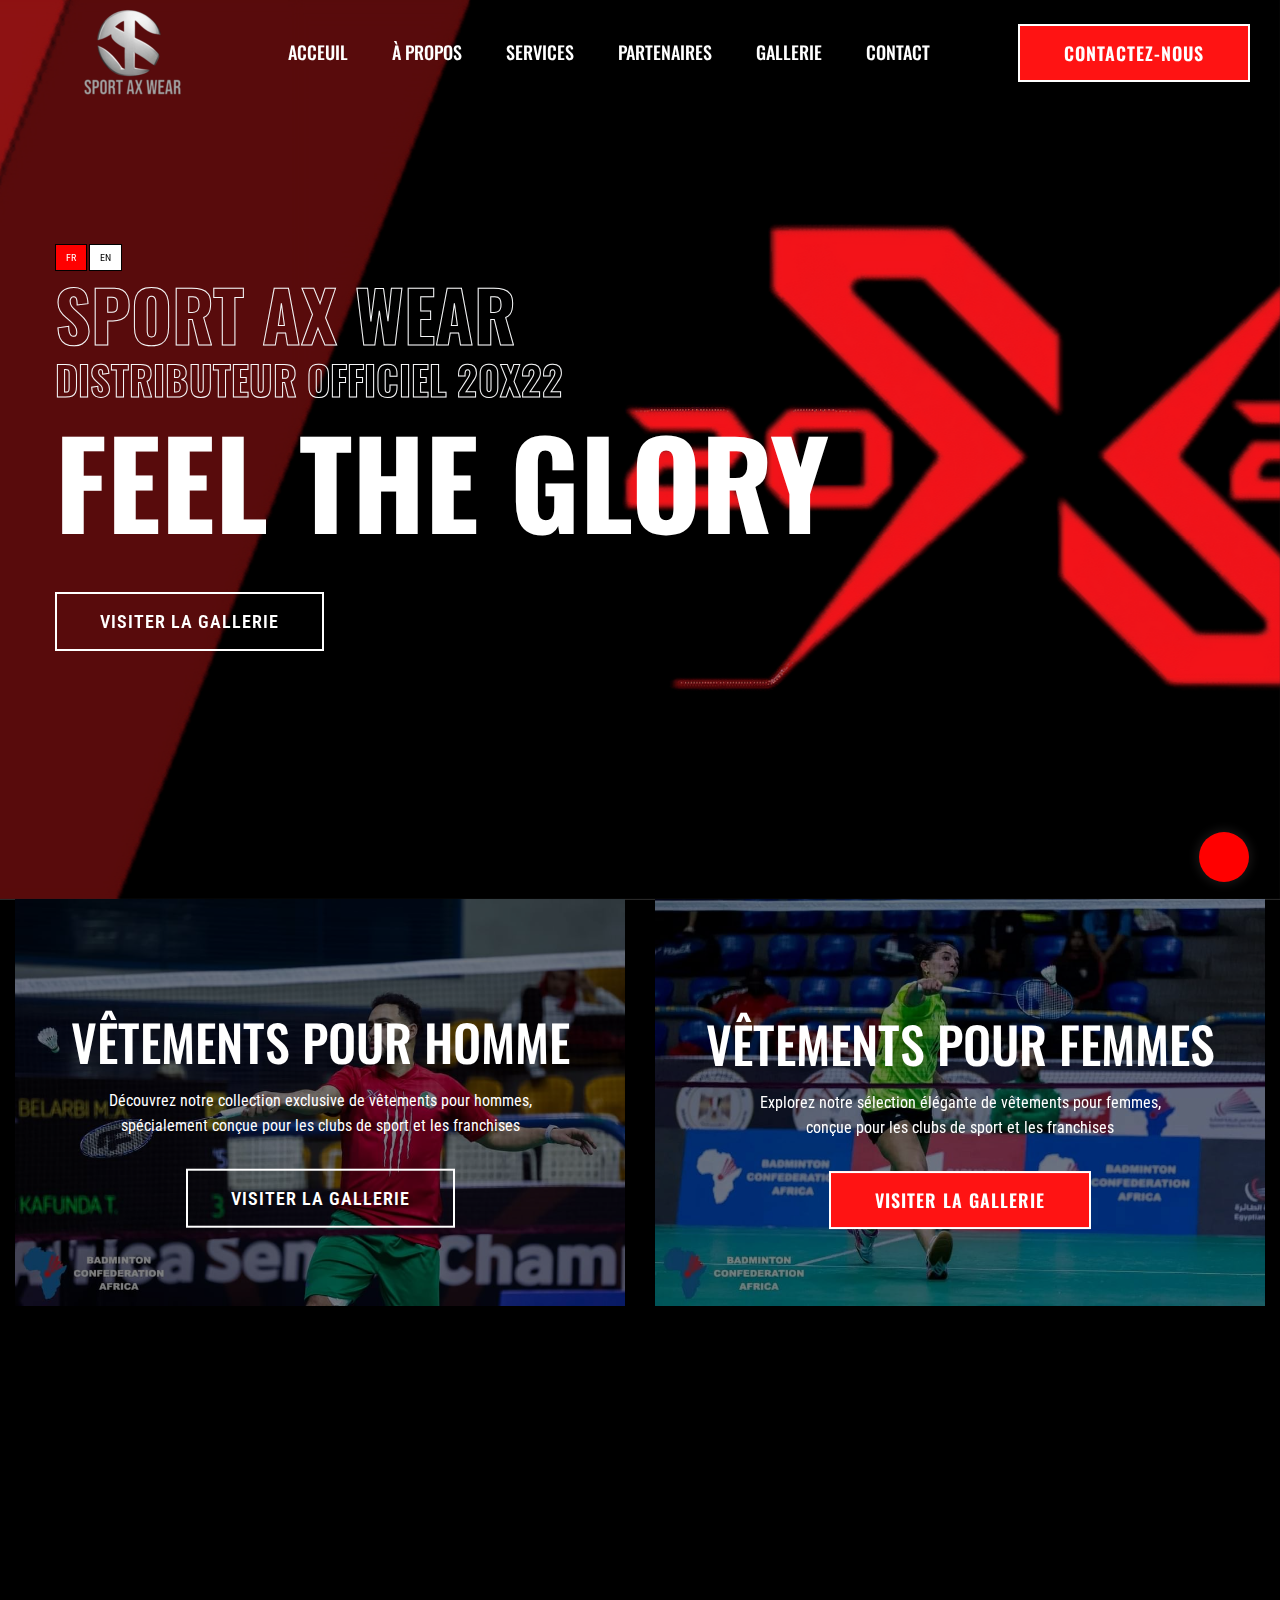
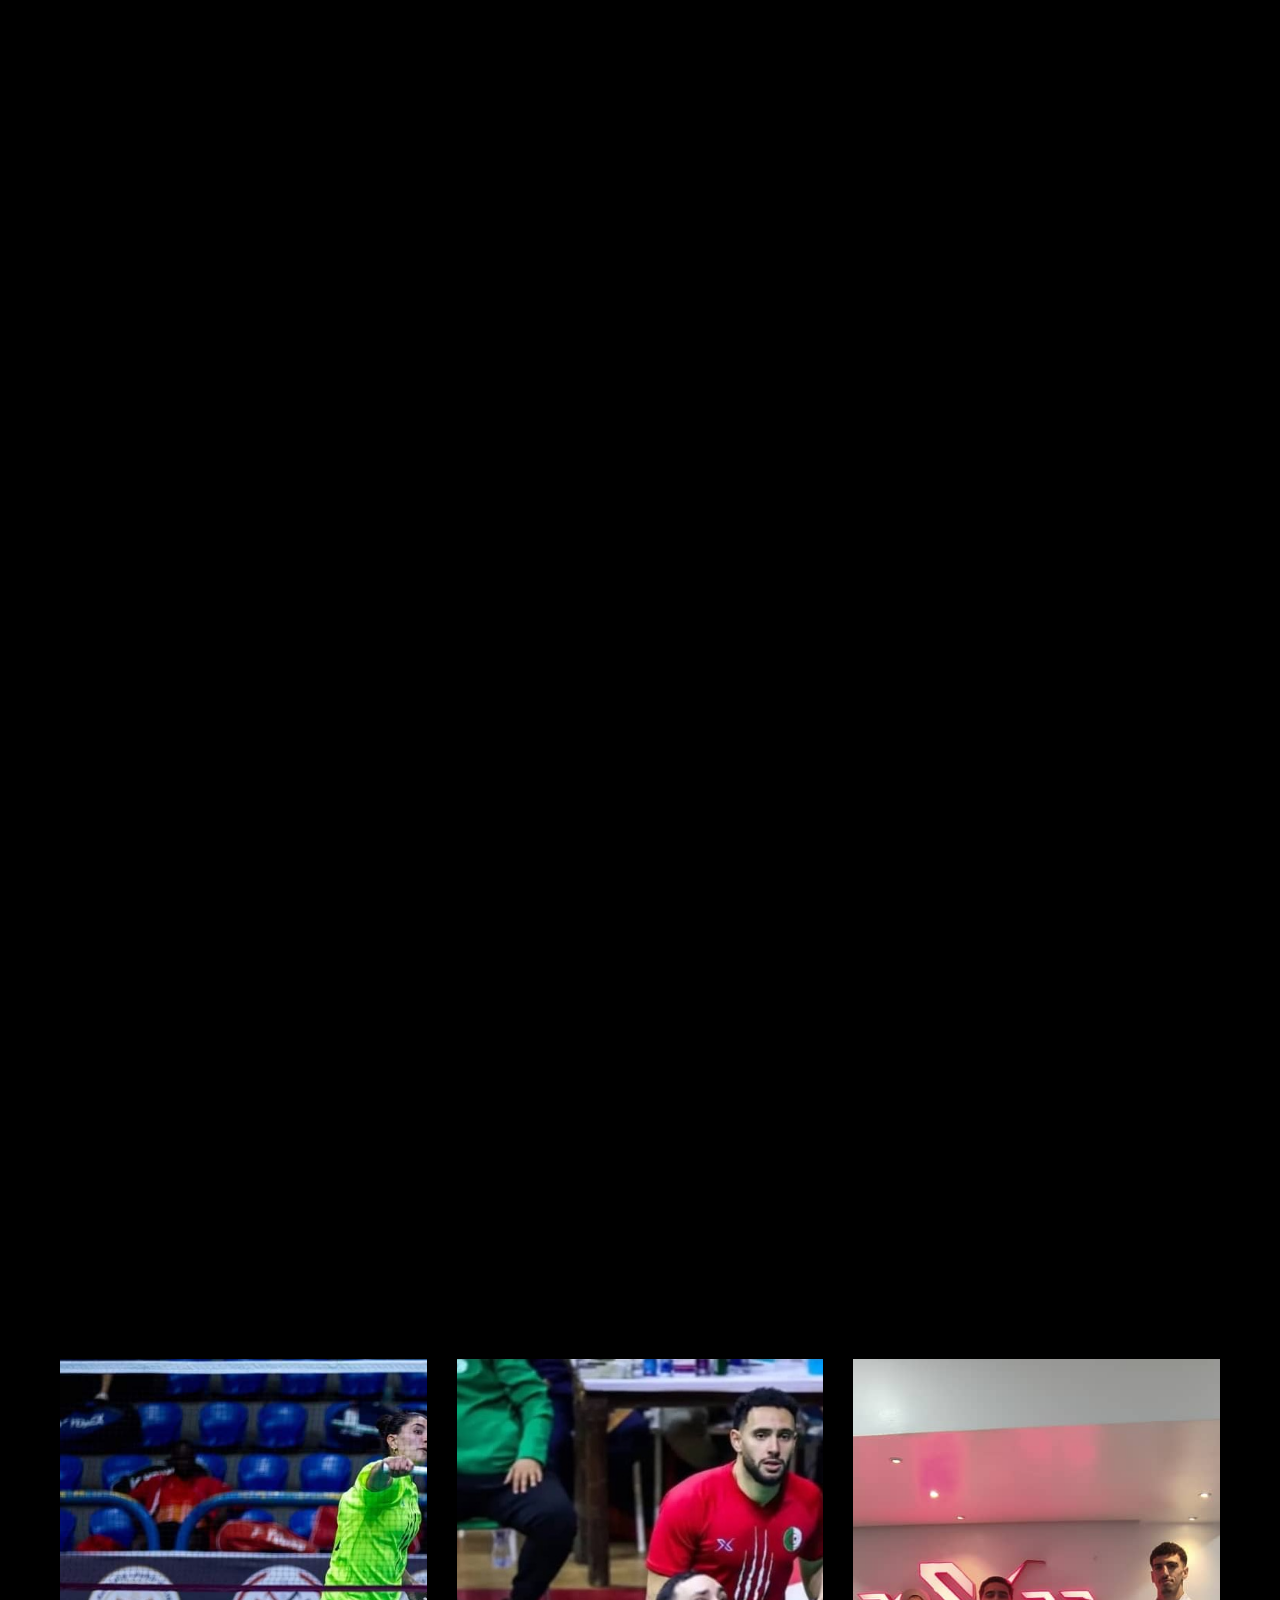
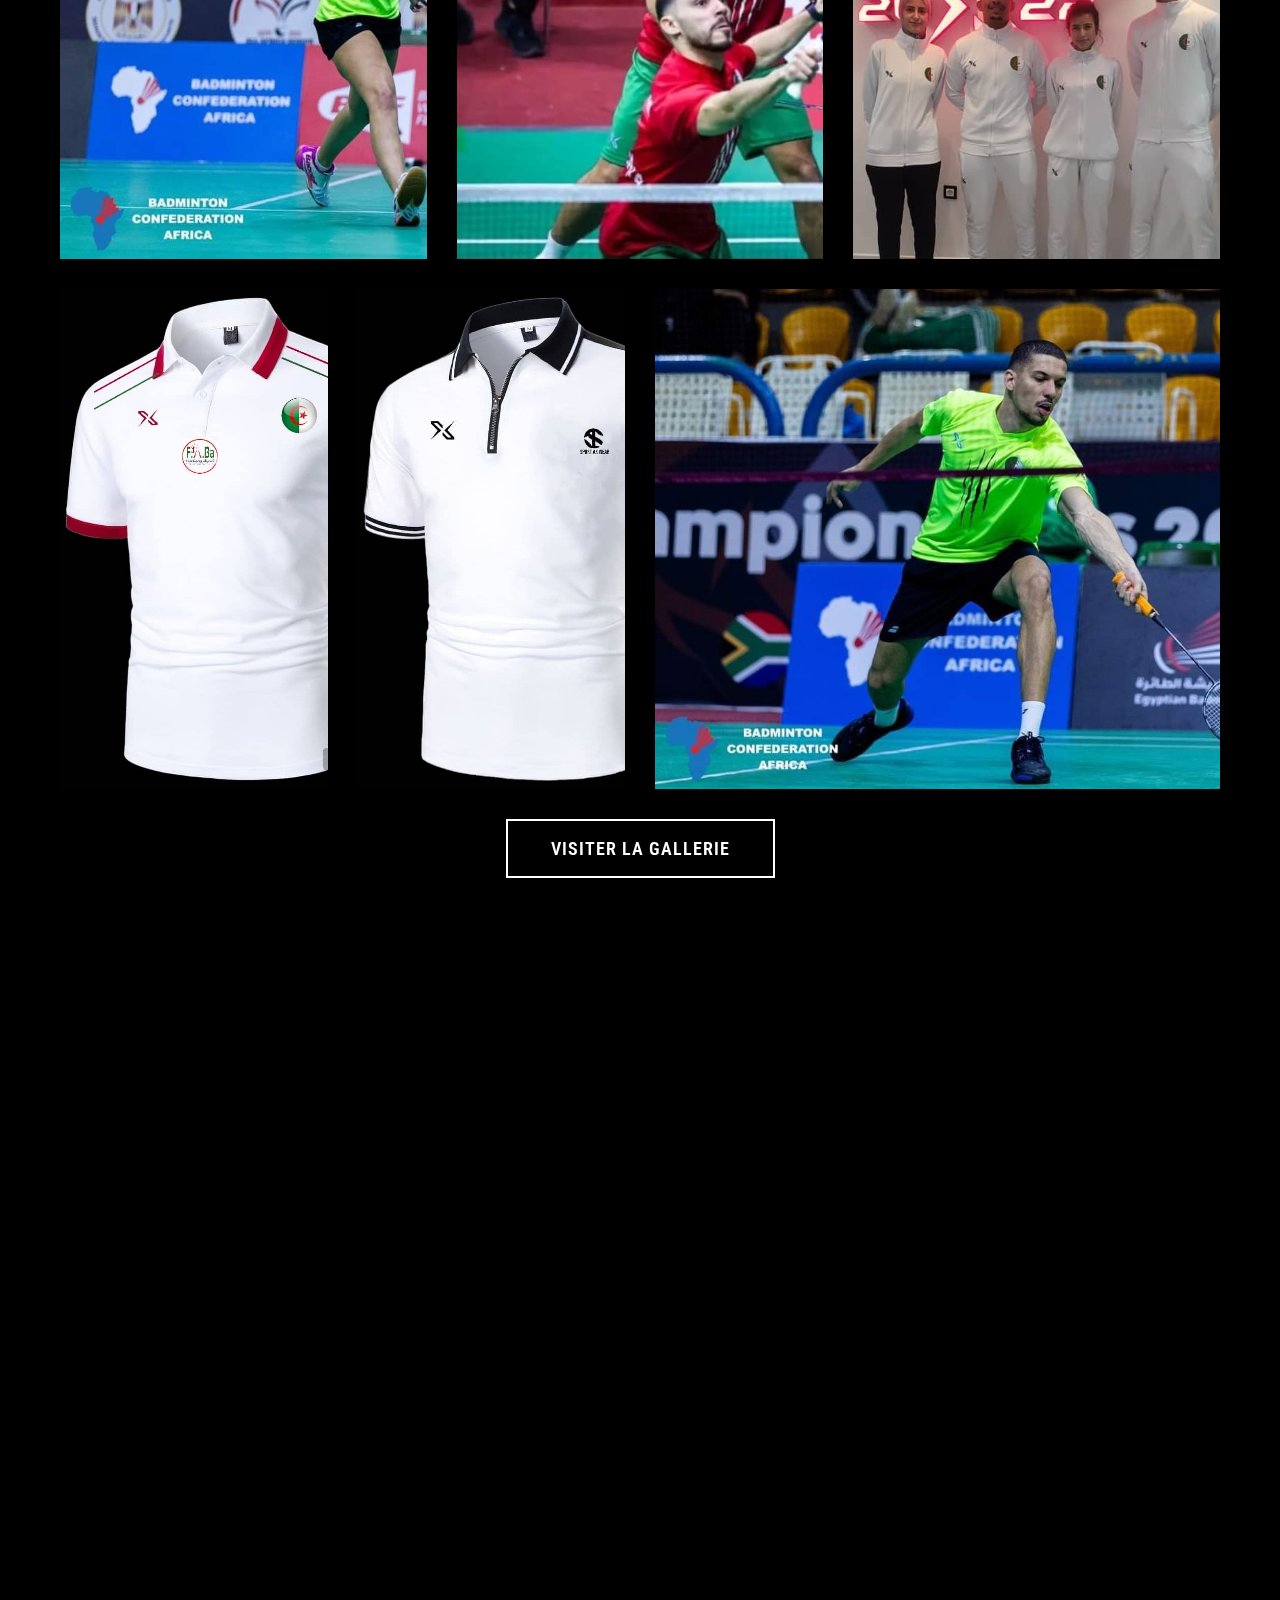
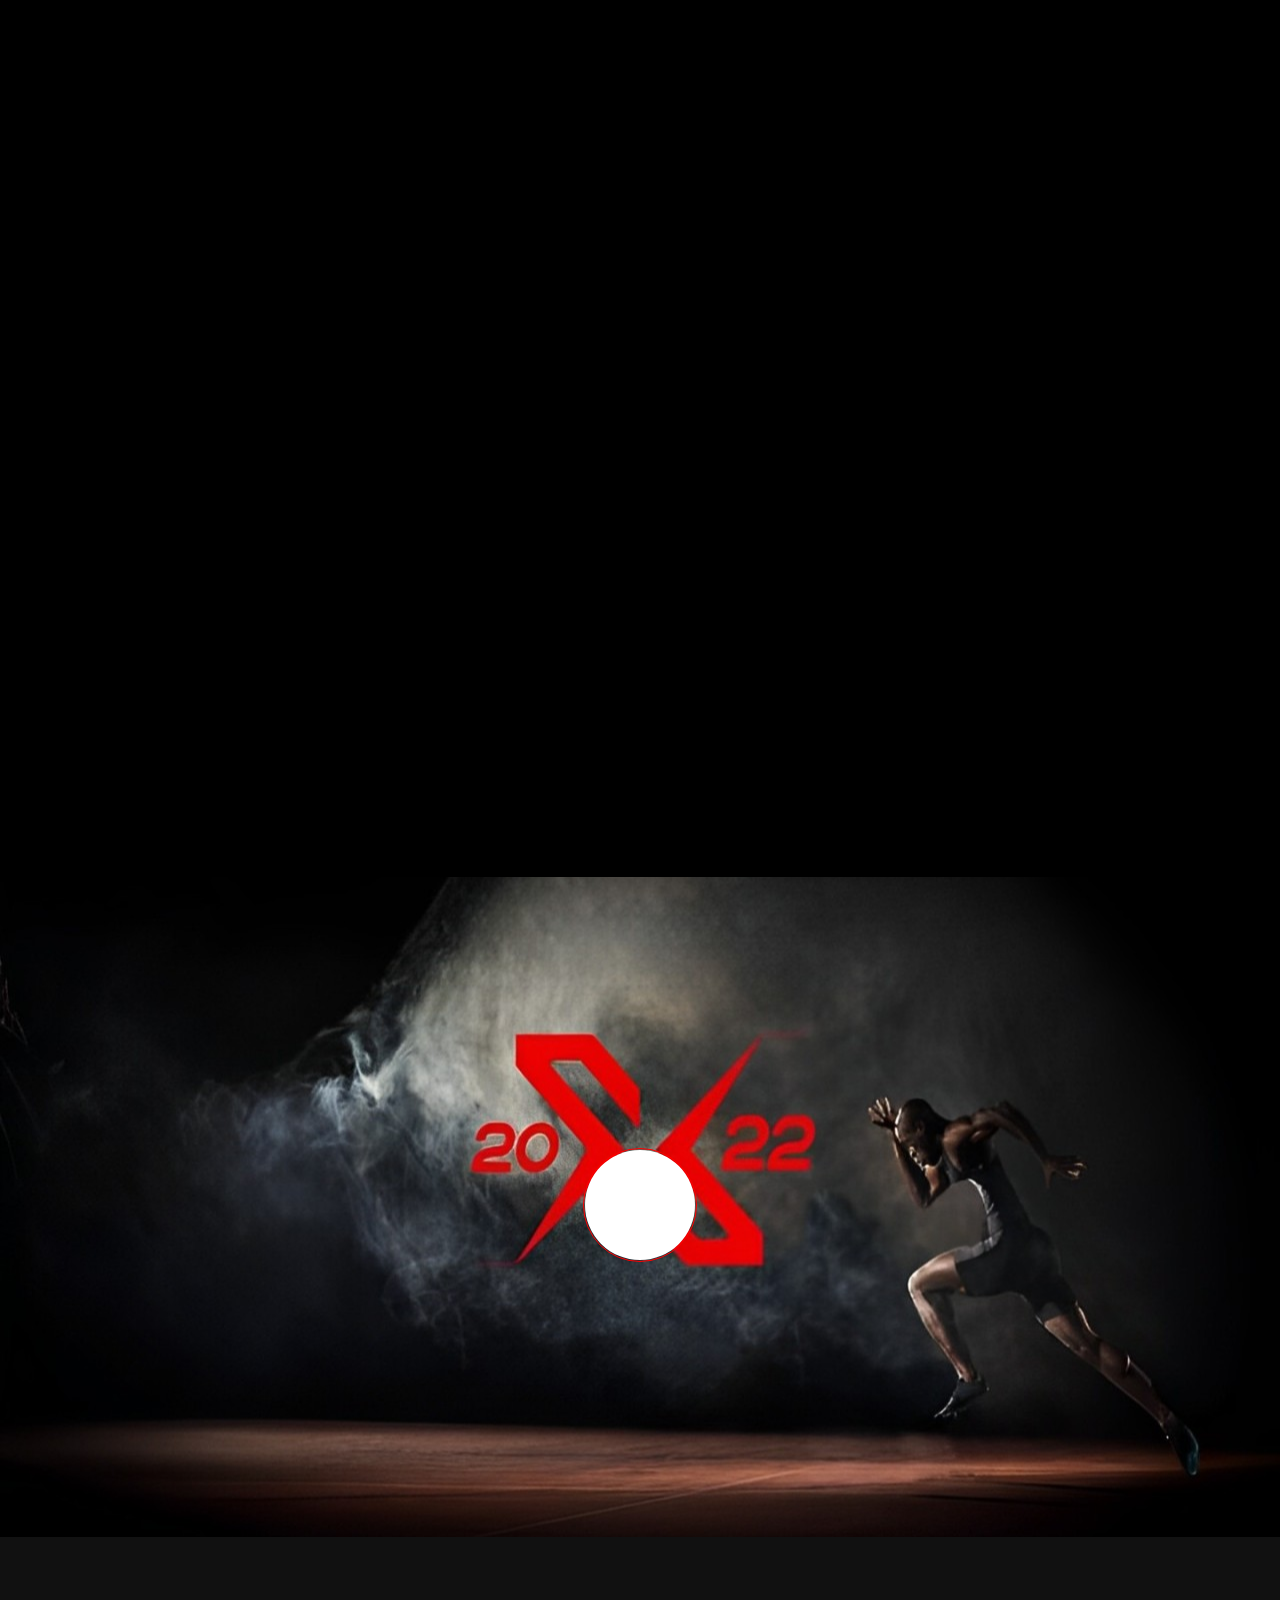
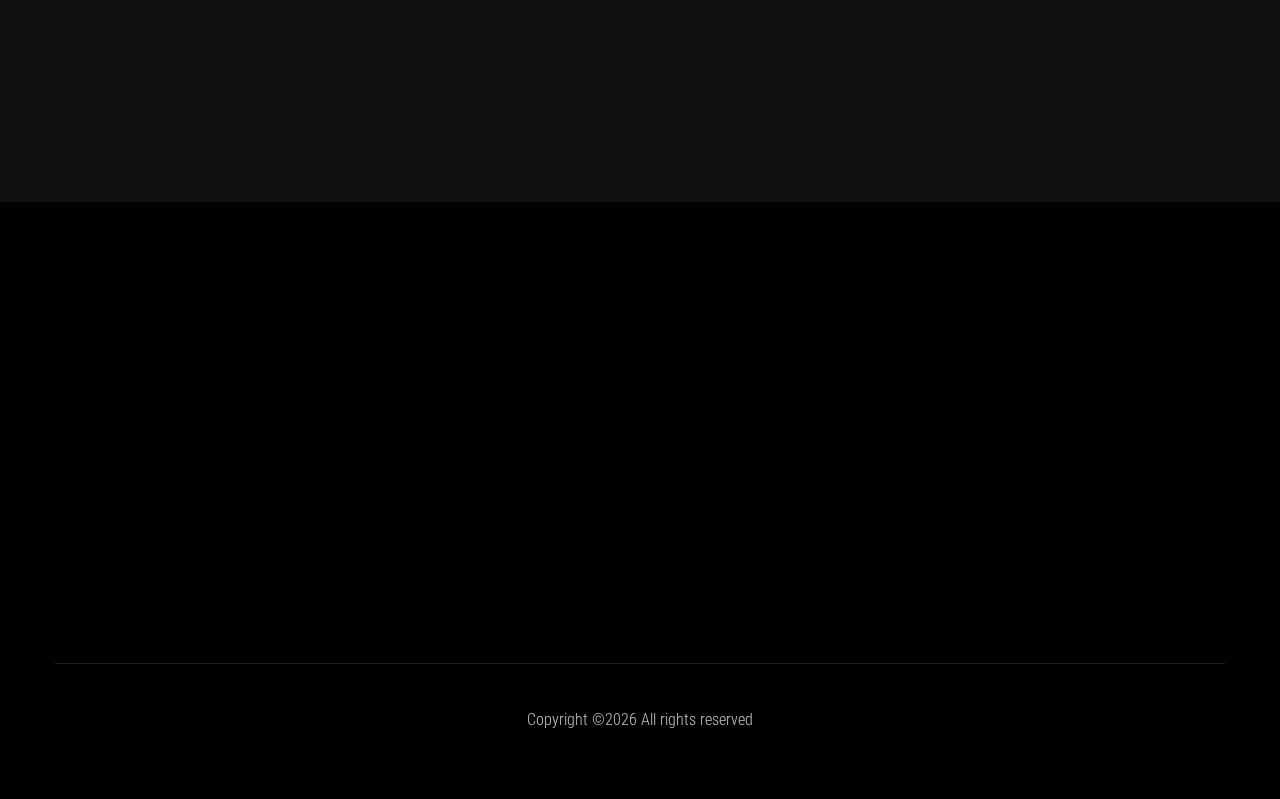
==== index.html @ 2140ad69 "[Started] language switch" ====
<!doctype html>
<html class="no-js" lang="zxx">
<head>
    <meta charset="utf-8">
    <meta http-equiv="x-ua-compatible" content="ie=edge">
    <title>Gym trainer | Template </title>
    <meta name="description" content="">
    <meta name="viewport" content="width=device-width, initial-scale=1">
    <link rel="manifest" href="site.webmanifest">
    <link rel="shortcut icon" type="image/x-icon" href="assets/img/favicon.ico">

    <!-- CSS here -->
    <link rel="stylesheet" href="assets/css/bootstrap.min.css">
    <link rel="stylesheet" href="assets/css/owl.carousel.min.css">
    <link rel="stylesheet" href="assets/css/slicknav.css">
    <link rel="stylesheet" href="assets/css/flaticon.css">
    <link rel="stylesheet" href="assets/css/gijgo.css">
    <link rel="stylesheet" href="assets/css/animate.min.css">
    <link rel="stylesheet" href="assets/css/animated-headline.css">
    <link rel="stylesheet" href="assets/css/magnific-popup.css">
    <link rel="stylesheet" href="https://cdnjs.cloudflare.com/ajax/libs/font-awesome/5.15.3/css/all.min.css" integrity="sha512-iBBXm8fW90+nuLcSKlbmrPcLa0OT92xO1BIsZ+ywDWZCvqsWgccV3gFoRBv0z+8dLJgyAHIhR35VZc2oM/gI1w==" crossorigin="anonymous" />
    <link rel="stylesheet" href="assets/css/themify-icons.css">
    <link rel="stylesheet" href="assets/css/slick.css">
    <link rel="stylesheet" href="assets/css/nice-select.css">
    <link rel="stylesheet" href="assets/css/style.css">
</head>
<body class="black-bg">
    <!-- ? Preloader Start -->
    <div id="preloader-active">
        <div class="preloader d-flex align-items-center justify-content-center">
            <div class="preloader-inner position-relative">
                <div class="preloader-circle"></div>
                <div class="preloader-img pere-text">
                    <img src="assets/img/logo/logo-transparent-sml.png" alt="">
                </div>
            </div>
        </div>
    </div>
    <!-- Preloader Start -->
    <header>
        <!-- Header Start -->
        <div class="header-area header-transparent">
            <div class="main-header header-sticky">
                <div class="container-fluid">
                    <div class="menu-wrapper d-flex align-items-center justify-content-between">
                        <!-- Logo -->
                        <div class="logo">
                            <a href="index.html"><img src="assets/img/logo/logo-transparent-sml.png" alt=""></a>
                        </div>
                        <!-- Main-menu -->
                        <div class="main-menu f-right d-none d-lg-block">
                            <nav>
                                <ul id="navigation">
                                    <li><a href="index.html">Acceuil</a></li>
                                    <li><a href="about.html">À propos</a></li>
                                    <li><a href="services.html">Services</a></li>
                                    <li><a href="partenaires.html">Partenaires</a></li>
                                    <li><a href="gallery.html">Gallerie</a></li>
                                    <!--<li><a href="blog.html">Blog</a>
                                        <ul class="submenu">
                                            <li><a href="blog.html">Blog</a></li>
                                            <li><a href="blog_details.html">Blog Details</a></li>
                                            <li><a href="elements.html">Elements</a></li>
                                        </ul>
                                    </li>-->
                                    <li><a href="contact.html">Contact</a></li>
                                </ul>
                            </nav>
                        </div>          
                        <!-- Header-btn -->
                        <div class="header-btns d-none d-lg-block f-right">
                           <a href="contact.html" class="btn">Contactez-nous</a>
                       </div>
                       <!-- Mobile Menu -->
                       <div class="col-12">
                        <div class="mobile_menu d-block d-lg-none"></div>
                    </div>
                </div>
            </div>
        </div>
    </div>
    <!-- Header End -->
</header>


<main id="frenchContent" class="language-content active">
    <!--? slider Area Start-->
    <div class="slider-area position-relative">
        <div class="slider-active">
            <!-- Single Slider -->
            <div class="single-slider slider-height d-flex align-items-center">
                <div class="container">
                    <div class="row">
                        <div class="col-xl-9 col-lg-9 col-md-10">
                            <div class="hero__caption">
                                <div>
                                    <button id="frButton" class="language-button selected" onclick="switchToLanguage('fr')">FR</button>
                                    <button id="enButton" class="language-button" onclick="switchToLanguage('en')">EN</button>
                                </div>
                                <span data-animation="fadeInLeft" data-delay="0.1s">Sport Ax Wear</span><br>
                                <h2 id="hero-subtitle-js" data-animation="fadeInLeft" data-delay="0.1s">Distributeur Officiel 20x22</h2>
                                <h1 data-animation="fadeInLeft" data-delay="0.4s">Feel The Glory</h1>
                                <a href="gallery.html" id="hero-button-js" class="border-btn hero-btn" data-animation="fadeInLeft" data-delay="0.8s">Visiter la gallerie</a>
                            </div>
                        </div>
                    </div>
                </div>          
            </div>
        </div>
    </div>
    <!-- slider Area End-->
    <!-- Traning categories Start -->
    <section class="traning-categories black-bg">
        <div class="container-fluid">
            <div class="row">
                <div class="col-xl-6 col-lg-6">
                    <div class="single-topic text-center mb-30">
                        <div class="topic-img">
                            <img src="assets/img/sportaxwear/homme.jpg" alt="">
                            <div class="topic-content-box">
                                <div class="topic-content">
                                    <h3>Vêtements pour homme</h3>
                                    <p>Découvrez notre collection exclusive de vêtements pour hommes, spécialement conçue pour les clubs de sport et les franchises <br></p>
                                    <a href="gallery.html" class="border-btn">Visiter la gallerie</a>
                                </div>
                            </div>
                        </div>
                    </div>
                </div>
                <div class="col-xl-6 col-lg-6">
                    <div class="single-topic text-center mb-30">
                        <div class="topic-img">
                            <img src="assets/img/sportaxwear/femme.jpg" alt="">
                            <div class="topic-content-box">
                                <div class="topic-content">
                                    <h3>Vêtements pour femmes</h3>
                                    <p>Explorez notre sélection élégante de vêtements pour femmes, conçue pour les clubs de sport et les franchises <br></p>
                                    <a href="gallery.html" class="btn">Visiter la gallerie</a>
                                </div>
                            </div>
                        </div>
                    </div>
                </div>
            </div>
        </div>
    </section>
    <!-- Traning categories End-->
    <!--? Team -->
    <section class="team-area fix">
        <div class="container">
            <div class="row">
                <div class="col-xl-12">
                    <div class="section-tittle text-center mb-55 wow fadeInUp" data-wow-duration="1s" data-wow-delay=".1s">
                        <h2 >Nos services</h2>
                    </div>
                </div>
            </div>
            <div class="row">
                <div class="col-lg-4 col-md-6">
                    <div class="single-cat text-center mb-30 wow fadeInUp" data-wow-duration="1s" data-wow-delay=".2s" >
                        <div class="cat-icon">
                            <img src="assets/img/sportaxwear/services/1.jpg" alt="">
                        </div>
                        <div class="cat-cap">
                            <h5><a href="services.html">Vêtements de Sport Sur Mesure pour Clubs et Franchises</a></h5>
                            <p>Personnalisez le style de votre équipe avec nos vêtements de sport sur mesure, adaptés à chaque club et franchise. Des maillots aux survêtements, nous avons tout ce qu'il vous faut. </p>
                        </div>
                    </div>
                </div>
                <div class="col-lg-4 col-md-6">
                    <div class="single-cat text-center mb-30 wow fadeInUp" data-wow-duration="1s" data-wow-delay=".4s">
                        <div class="cat-icon">
                            <img src="assets/img/sportaxwear/services/2.jpg" alt="">
                        </div>
                        <div class="cat-cap">
                            <h5><a href="services.html">Gamme Complète de Vêtements pour Hommes, Femmes et Enfants</a></h5>
                            <p>Découvrez notre collection de vêtements de sport. Que ce soit pour les hommes, les femmes ou les plus petits, nous proposons une gamme complète de vêtements et accessoires pour tous les âges et toutes les tailles. </p>
                        </div>
                    </div>
                </div>
                <div class="col-lg-4 col-md-6">
                    <div class="single-cat text-center mb-30 wow fadeInUp" data-wow-duration="1s" data-wow-delay=".6s">
                        <div class="cat-icon">
                            <img src="assets/img/sportaxwear/services/3.jpg" alt="">
                        </div>
                        <div class="cat-cap">
                            <h5><a href="services.html">Solutions Vestimentaires Personnalisées</a></h5>
                            <p>Démarquez-vous sur le terrain avec nos solutions vestimentaires personnalisées. Notre approche sur mesure garantit que chaque pièce est confectionnée selon vos spécifications exactes, alliant confort, style et performance. </p>
                        </div>
                    </div>
                </div>
            </div>
            <div class="row">
                <div class="col-lg-4 col-md-6">
                    <div class="single-cat text-center mb-30 wow fadeInUp" data-wow-duration="1s" data-wow-delay=".2s" >
                        <div class="cat-icon">
                            <img src="assets/img/sportaxwear/services/4.jpg" alt="">
                        </div>
                        <div class="cat-cap">
                            <h5><a href="services.html">Ligne de Produits Complète</a></h5>
                            <p>Explorez notre large gamme de vêtements de sport et d'accessoires, comprenant chaussures, pantalons de jogging, shorts, t-shirts et plus encore. </p>
                        </div>
                    </div>
                </div>
                <div class="col-lg-4 col-md-6">
                    <div class="single-cat text-center mb-30 wow fadeInUp" data-wow-duration="1s" data-wow-delay=".4s">
                        <div class="cat-icon">
                            <img src="assets/img/sportaxwear/services/5.jpg" alt="">
                        </div>
                        <div class="cat-cap">
                            <h5><a href="services.html">Expertise en Uniformes d'Équipe</a></h5>
                            <p>Faites confiance à notre expertise en uniformes d'équipe et équipez votre club ou franchise avec des vêtements de sport de qualité professionnelle. Nous proposons des options de personnalisation et de branding d'équipe. </p>
                        </div>
                    </div>
                </div>
                <div class="col-lg-4 col-md-6">
                    <div class="single-cat text-center mb-30 wow fadeInUp" data-wow-duration="1s" data-wow-delay=".6s">
                        <div class="cat-icon">
                            <img src="assets/img/sportaxwear/services/6.jpg" alt="">
                        </div>
                        <div class="cat-cap">
                            <h5><a href="services.html">Service Personnalisé et Support</a></h5>
                            <p>Bénéficiez d'un service exceptionnel de A à Z avec notre équipe dédiée. De la consultation initiale en design à la livraison finale, nous sommes là pour répondre à vos besoins. </p>
                        </div>
                    </div>
                </div>
            </div>
        </div>
    </section>
    <!-- Services End -->
    <!--? Gallery Area Start -->
    <div class="gallery-area section-padding30 ">
        <div class="container-fluid ">
            <div class="row">
                <div class="col-xl-12">
                    <div class="section-tittle text-center mb-55 wow fadeInUp" data-wow-duration="1s" data-wow-delay=".1s">
                        <h2 >Gallerie</h2>
                    </div>
                </div>
            </div>
            <div class="row">
                <div class="col-xl-4 col-lg-6 col-md-6 col-sm-6">
                    <div class="box snake mb-30">
                        <div class="gallery-img big-img" style="background-image: url(assets/img/sportaxwear/gallery/1.jpg);"></div>
                        <div class="overlay">
                            <div class="overlay-content">
                                <h3>Équipe Nationale de Badmindton </h3>
                                <a href="gallery.html"><i class="ti-plus"></i></a>
                            </div>
                        </div>
                    </div>
                </div>
                <div class="col-xl-4 col-lg-6 col-md-6 col-sm-6">
                    <div class="box snake mb-30">
                        <div class="gallery-img big-img" style="background-image: url(assets/img/sportaxwear/gallery/11.jpg);"></div>
                        <div class="overlay">
                            <div class="overlay-content">
                                <h3>Équipe Nationale de Badmindton </h3>
                                <a href="gallery.html"><i class="ti-plus"></i></a>
                            </div>
                        </div>
                    </div>
                </div>
                <div class="col-xl-4 col-lg-6 col-md-6 col-sm-6">
                    <div class="box snake mb-30">
                        <div class="gallery-img big-img" style="background-image: url(assets/img/sportaxwear/gallery/3.jpg);"></div>
                        <div class="overlay">
                            <div class="overlay-content">
                                <h3>Showroom Sport Ax Wear </h3>
                                <a href="gallery.html"><i class="ti-plus"></i></a>
                            </div>
                        </div>
                    </div>
                </div>
                <div class="col-xl-3 col-lg-6 col-md-6 col-sm-6">
                    <div class="box snake mb-30">
                        <div class="gallery-img big-img" style="background-image: url(assets/img/sportaxwear/gallery/c9.jpg);"></div>
                        <div class="overlay">
                            <div class="overlay-content">
                                <h3>Modèle T-shirt </h3>
                                <a href="gallery.html"><i class="ti-plus"></i></a>
                            </div>
                        </div>
                    </div>
                </div>
                <div class="col-xl-3 col-lg-6 col-md-6 col-sm-6">
                    <div class="box snake mb-30">
                        <div class="gallery-img big-img" style="background-image: url(assets/img/sportaxwear/gallery/c3.jpg);"></div>
                        <div class="overlay">
                            <div class="overlay-content">
                                <h3>Modèle T-shirt </h3>
                                <a href="gallery.html"><i class="ti-plus"></i></a>
                            </div>
                        </div>
                    </div>
                </div>
                <div class="col-xl-6 col-lg-6 col-md-6 col-sm-6">
                    <div class="box snake mb-30">
                        <div class="gallery-img big-img" style="background-image: url(assets/img/sportaxwear/gallery/4.jpg);"></div>
                        <div class="overlay">
                            <div class="overlay-content">
                                <h3>Équipe Nationale de Badminton, Algérie</h3>
                                <a href="gallery.html"><i class="ti-plus"></i></a>
                            </div>
                        </div>
                    </div>
                </div>
            </div>
        </div>

        <div class="text-center">
            <a href="gallery.html" class="border-btn hero-btn" data-animation="fadeInLeft" data-delay="0.8s">Visiter la gallerie</a>
        </div>
    </div>
    <!-- Gallery Area End -->
    <!-- Courses area start -->
    <!--<section class="pricing-area section-padding40 fix">
        <div class="container">
            <div class="row">
                <div class="col-xl-12">
                    <div class="section-tittle text-center mb-55 wow fadeInUp" data-wow-duration="2s" data-wow-delay=".1s">
                        <h2>Pricing</h2>
                    </div>
                </div>
            </div>
            <div class="row">
                <div class="col-lg-4 col-md-6 col-sm-6">
                    <div class="properties mb-30 wow fadeInUp" data-wow-duration="1s" data-wow-delay=".2s">
                        <div class="properties__card">
                            <div class="about-icon">
                                <img src="assets/img/icon/price.svg" alt="">
                            </div>
                            <div class="properties__caption">
                                <span class="month">6 month</span>
                                <p class="mb-25">$30/m  <span>(Single class)</span></p>
                                <div class="single-features">
                                    <div class="features-icon">
                                        <img src="assets/img/icon/check.svg" alt="">
                                    </div>
                                    <div class="features-caption">
                                        <p>Free riding </p>
                                    </div>
                                </div>
                                <div class="single-features">
                                    <div class="features-icon">
                                        <img src="assets/img/icon/check.svg" alt="">
                                    </div>
                                    <div class="features-caption">
                                        <p>Unlimited equipments</p>
                                    </div>
                                </div>
                                <div class="single-features">
                                    <div class="features-icon">
                                        <img src="assets/img/icon/check.svg" alt="">
                                    </div>
                                    <div class="features-caption">
                                        <p>Personal trainer</p>
                                    </div>
                                </div>
                                <div class="single-features">
                                    <div class="features-icon">
                                        <img src="assets/img/icon/check.svg" alt="">
                                    </div>
                                    <div class="features-caption">
                                        <p>Weight losing classes</p>
                                    </div>
                                </div>
                                <div class="single-features mb-20">
                                    <div class="features-icon">
                                        <img src="assets/img/icon/check.svg" alt="">
                                    </div>
                                    <div class="features-caption">
                                        <p>Month to mouth</p>
                                    </div>
                                </div>
                                <a href="#" class="border-btn border-btn2">Join Now</a>
                            </div>
                        </div>
                    </div>
                </div>
                <div class="col-lg-4 col-md-6 col-sm-6">
                    <div class="properties mb-30 wow fadeInUp" data-wow-duration="1s" data-wow-delay=".4s">
                        <div class="properties__card">
                            <div class="about-icon">
                                <img src="assets/img/icon/price.svg" alt="">
                            </div>
                            <div class="properties__caption">
                                <span class="month">6 month</span>
                                <p class="mb-25">$30/m  <span>(Single class)</span></p>
                                <div class="single-features">
                                    <div class="features-icon">
                                        <img src="assets/img/icon/check.svg" alt="">
                                    </div>
                                    <div class="features-caption">
                                        <p>Free riding </p>
                                    </div>
                                </div>
                                <div class="single-features">
                                    <div class="features-icon">
                                        <img src="assets/img/icon/check.svg" alt="">
                                    </div>
                                    <div class="features-caption">
                                        <p>Unlimited equipments</p>
                                    </div>
                                </div>
                                <div class="single-features">
                                    <div class="features-icon">
                                        <img src="assets/img/icon/check.svg" alt="">
                                    </div>
                                    <div class="features-caption">
                                        <p>Personal trainer</p>
                                    </div>
                                </div>
                                <div class="single-features">
                                    <div class="features-icon">
                                        <img src="assets/img/icon/check.svg" alt="">
                                    </div>
                                    <div class="features-caption">
                                        <p>Weight losing classes</p>
                                    </div>
                                </div>
                                <div class="single-features mb-20">
                                    <div class="features-icon">
                                        <img src="assets/img/icon/check.svg" alt="">
                                    </div>
                                    <div class="features-caption">
                                        <p>Month to mouth</p>
                                    </div>
                                </div>
                                <a href="#" class="border-btn border-btn2">Join Now</a>
                            </div>
                        </div>
                    </div>
                </div>
                <div class="col-lg-4 col-md-6 col-sm-6">
                    <div class="properties mb-30 wow fadeInUp" data-wow-duration="1s" data-wow-delay=".6s">
                        <div class="properties__card">
                            <div class="about-icon">
                                <img src="assets/img/icon/price.svg" alt="">
                            </div>
                            <div class="properties__caption">
                                <span class="month">6 month</span>
                                <p class="mb-25">$30/m  <span>(Single class)</span></p>
                                <div class="single-features">
                                    <div class="features-icon">
                                        <img src="assets/img/icon/check.svg" alt="">
                                    </div>
                                    <div class="features-caption">
                                        <p>Free riding </p>
                                    </div>
                                </div>
                                <div class="single-features">
                                    <div class="features-icon">
                                        <img src="assets/img/icon/check.svg" alt="">
                                    </div>
                                    <div class="features-caption">
                                        <p>Unlimited equipments</p>
                                    </div>
                                </div>
                                <div class="single-features">
                                    <div class="features-icon">
                                        <img src="assets/img/icon/check.svg" alt="">
                                    </div>
                                    <div class="features-caption">
                                        <p>Personal trainer</p>
                                    </div>
                                </div>
                                <div class="single-features">
                                    <div class="features-icon">
                                        <img src="assets/img/icon/check.svg" alt="">
                                    </div>
                                    <div class="features-caption">
                                        <p>Weight losing classes</p>
                                    </div>
                                </div>
                                <div class="single-features mb-20">
                                    <div class="features-icon">
                                        <img src="assets/img/icon/check.svg" alt="">
                                    </div>
                                    <div class="features-caption">
                                        <p>Month to mouth</p>
                                    </div>
                                </div>
                                <a href="#" class="border-btn border-btn2">Join Now</a>
                            </div>
                        </div>
                    </div>
                </div>
            </div>
        </div>
    </section>-->
    <!-- Courses area End -->
    <!--? About Area-2 Start -->
    <section class="about-area2 fix pb-padding pt-50 pb-80">
        <div class="support-wrapper align-items-center">
            <div class="right-content2">
                <!-- img -->
                <div class="right-img wow fadeInUp border border-red-700" data-wow-duration="1s" data-wow-delay=".1s">
                    <img src="assets/img/sportaxwear/logo.jpg" alt="">
                </div>
            </div>
            <div class="left-content2">
                <!-- section tittle -->
                <div class="section-tittle2 mb-20 wow fadeInUp" data-wow-duration="1s" data-wow-delay=".3s">
                    <div class="front-text">
                        <h2 class="">À Propos</h2>
                        <p>Sport Ax Wear est fier de servir en tant que distributeur officiel de la marque renommée 20x22. 
                            Avec un engagement envers la qualité et le style, nous vous proposons une sélection soigneusement 
                            choisie de vêtements de sport qui allie innovation et performance.</p>
                        <p class="mb-40">De la tenue de sport haute 
                            performance aux pièces décontractées élégantes, notre collection incarne l'esprit de l'athlétisme 
                            et de la mode, garantissant que vous puissiez performer au mieux, que ce soit sur le terrain ou en dehors.</p>
                        <a href="contact.html" class="border-btn">Contactez-nous</a>
                    </div>
                </div>
            </div>
        </div>
    </section>
    <!-- About Area End -->
    <!--? Blog Area Start -->
    <section class="home-blog-area pt-10 pb-50">
        <div class="container">
            <!-- Section Tittle -->
            <div class="row justify-content-center">
                <div class="col-lg-7 col-md-9 col-sm-10">
                    <div class="section-tittle text-center mb-100 wow fadeInUp" data-wow-duration="2s" data-wow-delay=".2s">
                        <h2>Partenaires</h2>
                    </div>
                </div>
            </div>
            <div class="row">
                <div class="col-xl-6 col-lg-6 col-md-6">
                    <div class="home-blog-single mb-30 wow fadeInUp" data-wow-duration="1s" data-wow-delay=".4s">
                        <div class="blog-img-cap">
                            <div class="blog-img">
                                <img src="assets/img/sportaxwear/partenaires/partenaire-1.jpg" alt="">
                            </div>
                            <div class="blog-cap">
                                <span>Badminton</span>
                                <h3><a href="partenaires.html">Équipe Nationale de Badminton, Algérie</a></h3>
                            </div>
                        </div>
                    </div>
                </div>
                <div class="col-xl-6 col-lg-6 col-md-6">
                    <div class="home-blog-single mb-30 wow fadeInUp" data-wow-duration="2s" data-wow-delay=".6s">
                        <div class="blog-img-cap">
                            <div class="blog-img">
                                <img src="assets/img/sportaxwear/partenaires/partenaire-2.jpg" alt="">
                            </div>
                            <div class="blog-cap">
                                <span>Handball</span>
                                <h3><a href="partenaires.html">CSACSB Bir Mourad Raïs</a></h3>
                            </div>
                        </div>
                    </div>
                </div>
            </div>
        </div>
    </section>
    <!-- Blog Area End -->
    <!--? video_start -->
    <div class="video-area section-bg2 d-flex align-items-center"  data-background="assets/img/hero/ax.jpg">
        <div class="container">
            <div class="video-wrap position-relative">
                <div class="video-icon" >
                    <!-- popup-video -->
                    <a class="btn-icon" href="" target="_blank"><i class="fas fa-play"></i></a>
                </div>
            </div>
        </div>
    </div>
    <!-- video_end -->
    <!-- ? services-area -->
    <section class="services-area">
        <div class="container">
            <div class="row justify-content-between">
                <div class="col-xl-4 col-lg-4 col-md-6 col-sm-8">
                    <div class="single-services mb-40 wow fadeInUp" data-wow-duration="1s" data-wow-delay=".1s">
                        <div class="features-icon">
                            <img src="assets/img/icon/icon1.png" alt="">
                        </div>
                        <div class="features-caption">
                            <h3>Addresse</h3>
                            <p>14 Rue de Pékin<br>El Mouradia 16000, ALGER </p>
                        </div>
                    </div>
                </div>
                <div class="col-xl-3 col-lg-4 col-md-6 col-sm-8">
                    <div class="single-services mb-40 wow fadeInUp" data-wow-duration="1s" data-wow-delay=".2s">
                        <div class="features-icon">
                            <img src="assets/img/icon/phone.png" alt="">
                        </div>
                        <div class="features-caption">
                            <h3>Téléphone</h3>
                            <p>06 97 697 588</p>
                            <p></p>
                        </div>
                    </div>
                </div>
                <div class="col-xl-3 col-lg-4 col-md-6 col-sm-8">
                    <div class="single-services mb-40 wow fadeInUp" data-wow-duration="2s" data-wow-delay=".4s">
                        <div class="features-icon">
                            <img src="assets/img/icon/email.png" alt="">
                        </div>
                        <div class="features-caption">
                            <h3>Email</h3>
                            <p>sportaxwear@gmail.com</p>
                            <p></p>
                        </div>
                    </div>
                </div>
            </div>
        </div>
    </section>
</main>

<footer>
    <!--? Footer Start-->
    <div class="footer-area black-bg">
        <div class="container">
            <div class="footer-top footer-padding">
                <!-- Footer Menu -->
                <div class="row">
                    <div class="col-xl-12">
                        <div class="single-footer-caption mb-50 text-center">
                            <!-- logo -->
                            <div class="footer-logo wow fadeInUp" data-wow-duration="1s" data-wow-delay=".2s">
                                <a href="index.html"><img src="assets/img/logo/logo-transparent-sml.png" alt=""></a>
                            </div>
                            <!-- Menu -->
                            <!-- Header Start -->
                            <div class="header-area main-header2 wow fadeInUp" data-wow-duration="2s" data-wow-delay=".4s">
                                <div class="main-header main-header2">
                                    <div class="menu-wrapper menu-wrapper2">
                                        <!-- Main-menu -->
                                        <div class="main-menu main-menu2 text-center">
                                            <nav>
                                                <ul>
                                                    <li><a href="index.html">Accueil</a></li>
                                                    <li><a href="about.html">À propos</a></li>
                                                    <li><a href="courses.html">Services</a></li>
                                                    <li><a href="partenaires.html">Partenaires</a></li>
                                                    <li><a href="gallery.html">Gallerie</a></li>
                                                    <li><a href="contact.html">Contact</a></li>
                                                </ul>
                                            </nav>
                                        </div>   
                                    </div>
                                </div>
                            </div>
                            <!-- Header End -->
                            <!-- social -->
                            <div class="footer-social mt-30 wow fadeInUp" data-wow-duration="3s" data-wow-delay=".8s">
                                <a href="https://www.instagram.com/sportaxwear?igsh=MWthenp1YXBtd2k3OA==" target="_blank"><i class="fab fa-instagram"></i></a>
                                <a href="https://www.facebook.com/share/tR5FFmonGJMhzDNa/?mibextid=qi2Omg" target="_blank"><i class="fab fa-facebook-f"></i></a>
                                <a href="https://www.tiktok.com/@sportaxwear3?_t=8jXDgI7otZF&_r=1" target="_blank"><i class="fab fa-tiktok"></i></a>
                            </div>
                        </div>
                    </div>
                </div>
            </div>
            <!-- Footer Bottom -->
            <div class="footer-bottom">
                <div class="row d-flex align-items-center">
                    <div class="col-lg-12">
                        <div class="footer-copy-right text-center">
                            <p><!-- Link back to Colorlib can't be removed. Template is licensed under CC BY 3.0. -->
                              Copyright &copy;<script>document.write(new Date().getFullYear());</script> All rights reserved
                              <!-- Link back to Colorlib can't be removed. Template is licensed under CC BY 3.0. --></p>
                          </div>
                      </div>
                  </div>
              </div>
          </div>
      </div>
      <!-- Footer End-->
  </footer>
  <!-- Scroll Up -->
  <div id="back-top" >
    <a title="Go to Top" href="#"> <i class="fas fa-level-up-alt"></i></a>
</div>

<!-- JS here -->

<script src="./assets/js/vendor/modernizr-3.5.0.min.js"></script>
<!-- Jquery, Popper, Bootstrap -->
<script src="./assets/js/vendor/jquery-1.12.4.min.js"></script>
<script src="./assets/js/popper.min.js"></script>
<script src="./assets/js/bootstrap.min.js"></script>
<!-- Jquery Mobile Menu -->
<script src="./assets/js/jquery.slicknav.min.js"></script>

<!-- Jquery Slick , Owl-Carousel Plugins -->
<script src="./assets/js/owl.carousel.min.js"></script>
<script src="./assets/js/slick.min.js"></script>
<!-- One Page, Animated-HeadLin -->
<script src="./assets/js/wow.min.js"></script>
<script src="./assets/js/animated.headline.js"></script>
<script src="./assets/js/jquery.magnific-popup.js"></script>

<!-- Date Picker -->
<script src="./assets/js/gijgo.min.js"></script>
<!-- Nice-select, sticky -->
<script src="./assets/js/jquery.nice-select.min.js"></script>
<script src="./assets/js/jquery.sticky.js"></script>

<!-- counter , waypoint,Hover Direction -->
<script src="./assets/js/jquery.counterup.min.js"></script>
<script src="./assets/js/waypoints.min.js"></script>
<script src="./assets/js/jquery.countdown.min.js"></script>
<script src="./assets/js/hover-direction-snake.min.js"></script>

<!-- contact js -->
<script src="./assets/js/contact.js"></script>
<script src="./assets/js/jquery.form.js"></script>
<script src="./assets/js/jquery.validate.min.js"></script>
<script src="./assets/js/mail-script.js"></script>
<script src="./assets/js/jquery.ajaxchimp.min.js"></script>

<!-- Jquery Plugins, main Jquery -->	
<script src="./assets/js/plugins.js"></script>
<script src="./assets/js/main.js"></script>

<script src="language.js"></script>

</body>
</html>
---- assets/css/flaticon.css ----
/*
  	Flaticon icon font: Flaticon
  	Creation date: 13/05/2020 06:02
  	*/

@font-face {
  font-family: "Flaticon";
  src: url("../fonts/Flaticon.eot");
  src: url("../fonts/Flaticon.eot?#iefix") format("embedded-opentype"),
       url("../fonts/Flaticon.woff2") format("woff2"),
       url("../fonts/Flaticon.woff") format("woff"),
       url("../fonts/Flaticon.ttf") format("truetype"),
       url("../fonts/Flaticon.svg#Flaticon") format("svg");
  font-weight: normal;
  font-style: normal;
}

@media screen and (-webkit-min-device-pixel-ratio:0) {
  @font-face {
    font-family: "Flaticon";
    src: url("../fonts/Flaticon.svg#Flaticon") format("svg");
  }
}

[class^="flaticon-"]:before, [class*=" flaticon-"]:before,
[class^="flaticon-"]:after, [class*=" flaticon-"]:after {   
  font-family: Flaticon;
font-style: normal;
}

.flaticon-healthcare-and-medical:before { content: "\f100"; }
.flaticon-fitness:before { content: "\f101"; }
.flaticon-clock:before { content: "\f102"; }
---- assets/css/gijgo.css ----
.gj-button {
    background-color: #f5f5f5;
    border: 1px solid #ddd;
    color: #000;
    border-radius: 3px;
    padding: 6px 10px;
    cursor: pointer;
}

.gj-unselectable {
    -webkit-touch-callout: none;
    -webkit-user-select: none;
    -khtml-user-select: none;
    -moz-user-select: none;
    -ms-user-select: none;
    user-select: none;
}

.gj-row {
    display: -webkit-box;
    display: -ms-flexbox;
    display: flex;
    -ms-flex-wrap: wrap;
    flex-wrap: wrap;
}

.gj-margin-left-5 {
    margin-left: 5px;
}

.gj-margin-left-10 {
    margin-left: 10px;
}

.gj-width-full {
    width: 100%;
}

.gj-cursor-pointer {
    cursor: pointer;
}

.gj-text-align-center {
    text-align: center;
}

.gj-font-size-16 {
    font-size: 16px;
}

.gj-hidden {
    display: none;
}

/** Material Design */
.gj-button-md {
    background: 0 0;
    border: none;
    border-radius: 2px;
    color: rgba(0, 0, 0, 0.87);
    position: relative;
    height: 36px;
    margin: 0;
    min-width: 64px;
    padding: 0 16px;
    display: inline-block;
    font-family: "Roboto","Helvetica","Arial",sans-serif;
    font-size: 1rem;
    font-weight: 500;
    text-transform: uppercase;
    letter-spacing: 0;
    overflow: hidden;
    will-change: box-shadow;
    transition: box-shadow .2s cubic-bezier(.4,0,1,1),background-color .2s cubic-bezier(.4,0,.2,1),color .2s cubic-bezier(.4,0,.2,1);
    outline: none;
    cursor: pointer;
    text-decoration: none;
    text-align: center;
    line-height: 36px;
    vertical-align: middle;
    overflow: hidden;
    -webkit-user-select: none;
    -moz-user-select: none;
    -ms-user-select: none;
    user-select: none;
}

.gj-button-md:hover {
    background-color: rgba(158,158,158,.2);
}

.gj-button-md:disabled {
    color: rgba(0,0,0,.26);
    background: 0 0;
}

.gj-button-md .material-icons,
.gj-button-md .gj-icon {
    vertical-align: middle;
    /*font-size: 1.3rem;
    margin-right: 4px;*/
}

.gj-button-md.gj-button-md-icon {
    width: 24px;
    height: 31px;
    min-width: 24px;
    padding: 0px;
    display: table;
}

.gj-button-md.gj-button-md-icon .material-icons,
.gj-button-md.gj-button-md-icon .gj-icon {
    display: table-cell;
    margin-right: 0px;
    width: 24px;
    height: 24px;
}

.gj-button-md.active {
    background-color: rgba(158,158,158,.4);
}

.gj-button-md-group {
    position: relative;
    display: inline-block;
    vertical-align: middle;
}
.gj-textbox-md {
	/* border: none; */
	/* border-bottom: 1px solid rgba(0,0,0,.42); */
	display: block;
	font-family: "Helvetica","Arial",sans-serif;
	font-size: 16px;
	line-height: 16px;
	/* padding: 4px 0px; */
	margin: 0;
	/* width: 100%; */
	background: 0 0;
	/* text-align: ; */
	color: rgba(0,0,0,.87);
	padding-left: 44px;
	border: 1px solid #dca73a;
	/* padding: 15px 15px; */
	/* text-align: center; */
	width: 177px;
	height: 55px;
	border-radius: 5px;
}
.gj-textbox-md:focus,
.gj-textbox-md:active {
    /* border-bottom: 2px solid rgba(0,0,0,.42); */
    outline: none;
}

.gj-textbox-md::placeholder {
    color: #8e8e8e;
}

.gj-textbox-md:-ms-input-placeholder {
    color: #8e8e8e;
}

.gj-textbox-md::-ms-input-placeholder {
    color: #8e8e8e;
}

.gj-md-spacer-24 {
    min-width: 24px;
    width: 24px;
    display: inline-block;
}

.gj-md-spacer-32 {
    min-width: 32px;
    width: 32px;
    display: inline-block;
}

.gj-modal {
    position: fixed;
    top: 0;
    right: 0;
    bottom: 0;
    left: 0;
    z-index: 1203;
    display: none;
    overflow: hidden;
    -webkit-overflow-scrolling: touch;
    outline: 0;
    background-color: rgba(0, 0, 0, 0.54118);
    transition: 200ms ease opacity;
    will-change: opacity;
}

/* List */
ul.gj-list li [data-role="wrapper"] {
    display: table;
    width: 100%;
}

ul.gj-list li [data-role="checkbox"] {
    display: table-cell;
    vertical-align:middle;
    text-align:center;
}

ul.gj-list li [data-role="image"] {
    display: table-cell;
    vertical-align:middle;
    text-align:center;
}

ul.gj-list li [data-role="display"] {
    display: table-cell;
    vertical-align:middle;
    cursor: pointer;
}

ul.gj-list li [data-role="display"]:empty:before {
  content: "\200b"; /* unicode zero width space character */
}

/* List - Bootstrap */
ul.gj-list-bootstrap {
    padding-left: 0px;
    margin-bottom: 0px;
}

ul.gj-list-bootstrap li {
    padding: 0px;
}

ul.gj-list-bootstrap li [data-role="wrapper"] {
    padding: 0px 10px;
}

ul.gj-list-bootstrap li [data-role="checkbox"] {
    width: 24px;
    padding: 3px;
}

ul.gj-list-bootstrap li [data-role="image"] {
    width: 24px;
    height: 24px;
}

ul.gj-list-bootstrap li [data-role="display"] {
    padding: 8px 0px 8px 4px;
}

.list-group-item.active ul li, .list-group-item.active:focus ul li, .list-group-item.active:hover ul li {
    text-shadow: none;
    color:initial;
}

/* List - Material Design */
ul.gj-list-md {
    padding: 0px;
    list-style: none;
    list-style-type: none;
    line-height: 24px;
    letter-spacing: 0;
    color: #616161; /* Gray 700 */
}

ul.gj-list-md li {
    display: list-item;
    list-style-type: none;
    padding: 0px;
    min-height: unset;
    box-sizing: border-box;
    align-items: center;
    cursor: default;
    overflow: hidden;

    font-family: "Roboto","Helvetica","Arial",sans-serif;
    font-size: 16px;
    font-weight: 400;
    letter-spacing: .04em;
    line-height: 1;
    
    -webkit-flex-direction: row;
    -ms-flex-direction: row;
    flex-direction: row;
    -webkit-flex-wrap: nowrap;
    -ms-flex-wrap: nowrap;
    flex-wrap: nowrap;
}

ul.gj-list-md li [data-role="checkbox"] {
    height: 24px;
    width: 24px;
}

ul.gj-list-md li [data-role="image"] {
    height: 24px;
    width: 24px;
}

ul.gj-list-md li [data-role="display"] {
    padding: 8px 0px 8px 5px;
    order: 0;
    flex-grow: 2;
    text-decoration: none;
    box-sizing: border-box;
    align-items: center;
    text-align: left;
    color: rgba(0,0,0,.87);
}

ul.gj-list-md li.disabled>[data-role="wrapper"]>[data-role="display"] {
    color: #9E9E9E; /* Gray 500 */
}

.gj-list-md-active {
    background: #e0e0e0;
    color: #3f51b5;
}


/* Picker */
.gj-picker {
    position: absolute;
    z-index: 1203;
    background-color: #fff;
}

.gj-picker .selected {
    color: #fff;
}

/* Material Design */
.gj-picker-md {
    font-family: "Roboto","Helvetica","Arial",sans-serif;
    font-size: 16px;
    font-weight: 400;
    letter-spacing: .04em;
    line-height: 1;
    color: rgba(0,0,0,.87);
    border: 1px solid #E0E0E0;
}

.gj-modal .gj-picker-md {
    border: 0px;
}

.gj-picker-md [role="header"] {
    color: rgba(255, 255, 255, 0.54);
    display: flex;
    background: #2196f3;
    align-items: baseline;
    user-select: none;
    justify-content: center;
}

.gj-picker-md [role="footer"] {
    float: right;
    padding: 10px;
}

.gj-picker-md [role="footer"] button.gj-button-md {
    color: #2196f3;
    font-weight: bold;
    font-size: 13px;
}

/* Bootstrap */
.gj-picker-bootstrap {
    border-radius: 4px;
    border: 1px solid #E0E0E0;
}

.gj-picker-bootstrap .selected {
    color: #888;
}

.gj-picker-bootstrap [role="header"] {
    background: #eee;
    color: #AAA;
}
@font-face {
    font-family: 'gijgo-material';
    src: url('../fonts/gijgo-material.eot?235541');
    src: url('../fonts/gijgo-material.eot?235541#iefix') format('embedded-opentype'), url('../fonts/gijgo-material.ttf?235541') format('truetype'), url('../fonts/gijgo-material.woff?235541') format('woff'), url('../fonts/gijgo-material.svg?235541#gijgo-material') format('svg');
    font-weight: normal;
    font-style: normal;
}

.gj-icon {
    /* use !important to prevent issues with browser extensions that change fonts */
    font-family: 'gijgo-material' !important;
    font-size: 24px;
    speak: none;
    font-style: normal;
    font-weight: normal;
    font-variant: normal;
    text-transform: none;
    line-height: 1;
    /* Enable Ligatures ================ */
    letter-spacing: 0;
    -webkit-font-feature-settings: "liga";
    -moz-font-feature-settings: "liga=1";
    -moz-font-feature-settings: "liga";
    -ms-font-feature-settings: "liga" 1;
    font-feature-settings: "liga";
    -webkit-font-variant-ligatures: discretionary-ligatures;
    font-variant-ligatures: discretionary-ligatures;
    /* Better Font Rendering =========== */
    -webkit-font-smoothing: antialiased;
    -moz-osx-font-smoothing: grayscale;
}

.gj-icon.undo:before {
    content: "\e900";
}

.gj-icon.vertical-align-top:before {
    content: "\e901";
}

.gj-icon.vertical-align-center:before {
    content: "\e902";
}

.gj-icon.vertical-align-bottom:before {
    content: "\e903";
}

.gj-icon.arrow-dropup:before {
    content: "\e904";
}

.gj-icon.clock:before {
    content: "\e905";
}

.gj-icon.refresh:before {
    content: "\e906";
}

.gj-icon.last-page:before {
    content: "\e907";
}

.gj-icon.first-page:before {
    content: "\e908";
}

.gj-icon.cancel:before {
    content: "\e909";
}

.gj-icon.clear:before {
    content: "\e90a";
}

.gj-icon.check-circle:before {
    content: "\e90b";
}

.gj-icon.delete:before {
    content: "\e90c";
}

.gj-icon.arrow-upward:before {
    content: "\e90d";
}

.gj-icon.arrow-forward:before {
    content: "\e90e";
}

.gj-icon.arrow-downward:before {
    content: "\e90f";
}

.gj-icon.arrow-back:before {
    content: "\e910";
}

.gj-icon.list-numbered:before {
    content: "\e911";
}

.gj-icon.list-bulleted:before {
    content: "\e912";
}

.gj-icon.indent-increase:before {
    content: "\e913";
}

.gj-icon.indent-decrease:before {
    content: "\e914";
}

.gj-icon.redo:before {
    content: "\e915";
}

.gj-icon.align-right:before {
    content: "\e916";
}

.gj-icon.align-left:before {
    content: "\e917";
}

.gj-icon.align-justify:before {
    content: "\e918";
}

.gj-icon.align-center:before {
    content: "\e919";
}

.gj-icon.strikethrough:before {
    content: "\e91a";
}

.gj-icon.italic:before {
    content: "\e91b";
}

.gj-icon.underlined:before {
    content: "\e91c";
}

.gj-icon.bold:before {
    content: "\e91d";
}

.gj-icon.arrow-dropdown:before {
    content: "\e91e";
}

.gj-icon.done:before {
    content: "\e91f";
}

.gj-icon.pencil:before {
    content: "\e920";
}

.gj-icon.minus:before {
    content: "\e921";
}

.gj-icon.plus:before {
    content: "\e922";
}

.gj-icon.chevron-up:before {
    content: "\e923";
}

.gj-icon.chevron-right:before {
    content: "\e924";
}

.gj-icon.chevron-down:before {
    content: "\e925";
}

.gj-icon.chevron-left:before {
    content: "\e926";
}

.gj-icon.event:before {
    content: "\e927";
}
.gj-draggable {
    cursor: move;
}
.gj-resizable-handle {
    position: absolute;
    font-size: 0.1px;
    display: block;
    -ms-touch-action: none;
    touch-action: none;
    z-index: 1203;
}

.gj-resizable-n {
    cursor: n-resize;
    height: 7px;
    width: 100%;
    top: -5px;
    left: 0;
}
.gj-resizable-e {
    cursor: e-resize;
    width: 7px;
    right: -5px;
    top: 0;
    height: 100%;
}
.gj-resizable-s {
    cursor: s-resize;
    height: 7px;
    width: 100%;
    bottom: -5px;
    left: 0;
}
.gj-resizable-w {
	cursor: w-resize;
	width: 7px;
	left: -5px;
	top: 0;
	height: 100%;
}
.gj-resizable-se {
	cursor: se-resize;
	width: 12px;
	height: 12px;
	right: 1px;
	bottom: 1px;
}
.gj-resizable-sw {
	cursor: sw-resize;
	width: 9px;
	height: 9px;
	left: -5px;
	bottom: -5px;
}
.gj-resizable-nw {
	cursor: nw-resize;
	width: 9px;
	height: 9px;
	left: -5px;
	top: -5px;
}
.gj-resizable-ne {
	cursor: ne-resize;
	width: 9px;
	height: 9px;
	right: -5px;
	top: -5px;
}

.gj-dialog-footer {
    position: absolute;
    bottom: 0px;
    width: 100%;
    margin-top: 0px;
}

.gj-dialog-scrollable [data-role="body"] {
    overflow-x: hidden;
    overflow-y: scroll;
}

/** Bootstrap 3 **/
.gj-dialog-bootstrap {
    overflow: hidden;
    z-index: 1202;
}

.gj-dialog-bootstrap [data-role="title"] {
    display: inline;
}
.gj-dialog-bootstrap [data-role="close"] {
    line-height: 1.42857143;
}

/** Bootstrap 4 **/
.gj-dialog-bootstrap4 {
    overflow: hidden;
    z-index: 1202;
}

.gj-dialog-bootstrap4 [data-role="title"] {
    display: inline;
}
.gj-dialog-bootstrap4 [data-role="close"] {
    line-height: 1.5;
}

/** Material Design **/
.gj-dialog-md {
    background-color: #FFF;
    overflow: hidden;
    border: none;
    box-shadow: 0 11px 15px -7px rgba(0,0,0,.2), 0 24px 38px 3px rgba(0,0,0,.14), 0 9px 46px 8px rgba(0,0,0,.12);
    box-sizing: border-box;
    position: relative;
    display: -webkit-box;
    display: -webkit-flex;
    display: -ms-flexbox;
    display: flex;
    -webkit-box-orient: vertical;
    -webkit-box-direction: normal;
    -webkit-flex-direction: column;
    -ms-flex-direction: column;
    flex-direction: column;
    -webkit-background-clip: padding-box;
    background-clip: padding-box;
    outline: 0;
    z-index: 1202;
}

.gj-dialog-md-header {
    padding: 24px 24px 0px 24px;
    font-family: "Roboto","Helvetica","Arial",sans-serif;
}

.gj-dialog-md-title {
    margin: 0;
    font-weight: 400;
    display: inline;
    line-height: 28px;
    font-size: 20px;
}

.gj-dialog-md-close {
    -webkit-appearance: none;
    padding: 0;
    cursor: pointer;
    background: 0 0;
    border: 0;
    float: right;
    line-height: 28px;
    font-size: 28px;
}

.gj-dialog-md-body {
    padding: 20px 24px 24px 24px;
    color: rgba(0,0,0,.54);
    font-family: "Helvetica","Arial",sans-serif;
    font-size: 14px;
    font-weight: 400;
    line-height: 20px;
}

.gj-dialog-md-footer {
    padding: 8px 8px 8px 24px;
    display: -webkit-flex;
    display: -ms-flexbox;
    display: flex;
    -webkit-flex-direction: row-reverse;
    -ms-flex-direction: row-reverse;
    flex-direction: row-reverse;
    -webkit-flex-wrap: wrap;
    -ms-flex-wrap: wrap;
    flex-wrap: wrap;

    box-sizing: border-box;
}

.gj-dialog-md-footer>*:first-child {
    margin-right: 0;
}

.gj-dialog-md-footer>* {
    margin-right: 8px;
    height: 36px;
}
DIV.gj-grid-wrapper {
    margin: auto;
    position: relative;
    clear:both;
    z-index: 1;
}

TABLE.gj-grid {
    margin: auto;    
    border-collapse: collapse;
    width: 100%;
    table-layout: fixed;
}

TABLE.gj-grid THEAD TH [data-role="selectAll"] {
    margin: auto;
}

TABLE.gj-grid THEAD TH [data-role="title"] {
    display: inline-block;
}

TABLE.gj-grid THEAD TH [data-role="sorticon"] {
    display: inline-block;
}

TABLE.gj-grid THEAD TH {
    overflow: hidden;
    text-overflow: ellipsis;
}

TABLE.gj-grid.autogrow-header-row THEAD TH {
    overflow: auto;
    text-overflow: initial;
    white-space: pre-wrap;
    -ms-word-break: break-word;
    word-break: break-word;
}

TABLE.gj-grid > tbody > tr > td {
    overflow: hidden;
    position: relative;
}

table.gj-grid tbody div[data-role="display"] {
    vertical-align: middle;
    text-indent: 0;
    white-space: pre-wrap;
    -ms-word-break: break-word;
    word-break: break-word;
}

table.gj-grid.fixed-body-rows tbody div[data-role="display"] {
    overflow: hidden;
    text-overflow: ellipsis;
    white-space: nowrap;
    -ms-word-break: initial;
    word-break: initial;
}

table.gj-grid tfoot DIV[data-role="display"] {
    vertical-align: middle;
    text-indent: 0;
    display: flex;
}

TABLE.gj-grid .fa {
    padding: 2px;
}

TABLE.gj-grid > tbody > tr > td > div {
    padding: 2px;
    overflow: hidden;
}

DIV.gj-grid-wrapper DIV.gj-grid-loading-cover
{
    background: #BBBBBB;
    opacity: 0.5;
    position: absolute;
    vertical-align: middle;
}

DIV.gj-grid-wrapper DIV.gj-grid-loading-text
{
    position: absolute;
    font-weight: bold;
}

/* Bootstrap Theme */
table.gj-grid-bootstrap thead th {
    background-color: #f5f5f5;
    vertical-align:middle;
}

table.gj-grid-bootstrap thead th [data-role="sorticon"] {
    margin-left: 5px;
}

table.gj-grid-bootstrap thead th [data-role="sorticon"] i.gj-icon,
table.gj-grid-bootstrap thead th [data-role="sorticon"] i.material-icons {
    position: absolute;
    font-size: 20px;
    top: 15px;
}

table.gj-grid-bootstrap tbody tr td div[data-role="display"] {
    padding: 0px;
}

.gj-grid-bootstrap-4 .gj-checkbox-bootstrap {
    display: inline-block;
    padding-top: 2px;
}

.gj-grid-bootstrap-4 tbody tr.active {
    background-color: rgba(0,0,0,.075);
}

/* Material Design Theme */
.gj-grid-md {
    position: relative;
    border: 1px solid #e0e0e0;
    border-collapse: collapse;
    white-space: nowrap;
    font-size: 13px;
    font-family: "Roboto","Helvetica","Arial",sans-serif;
    background-color: #fff;
}

.gj-grid-md td:first-of-type, .gj-grid-md th:first-of-type {
    padding-left: 24px;
}

.gj-grid-md th {
    position: relative;
    vertical-align: bottom;
    font-weight: 700;
    line-height: 31px;
    letter-spacing: 0;
    height: 56px;
    font-size: 12px;
    color: rgba(0,0,0,.54);
    padding-bottom: 8px;
    box-sizing: border-box;
    padding: 12px 18px;
    text-align: right;
}

.gj-grid-md td {
    position: relative;
    height: 48px;
    border-top: 1px solid #e0e0e0;
    border-bottom: 1px solid #e0e0e0;
    padding: 12px 18px;
    box-sizing: border-box;
    text-align: left;
    color: rgba(0,0,0,.87);
}

.gj-grid-md tbody tr {
    position: relative;
    height: 48px;
    transition-duration: .28s;
    transition-timing-function: cubic-bezier(.4,0,.2,1);
    transition-property: background-color;
}

.gj-grid-md tbody tr:hover {
    background-color: #EEEEEE; /* Gray 200 */
}

.gj-grid-md tbody tr.gj-grid-md-select {
    background-color: #F5F5F5; /* Grey 100 */
}


table.gj-grid-md thead th [data-role="sorticon"] {
    margin-left: 5px;
}

table.gj-grid-md thead th [data-role="sorticon"] i.gj-icon,
table.gj-grid-md thead th [data-role="sorticon"] i.material-icons {
    position: absolute;
    font-size: 16px;
    top: 19px;
}

table.gj-grid-md thead th.gj-grid-select-all {
    padding-bottom: 3px;
}
/* Hide all prioritized columns by default */
@media only all {
	th.display-1120,
	td.display-1120,
	th.display-960,
	td.display-960,
	th.display-800,
	td.display-800,
	th.display-640,
	td.display-640,
	th.display-480,
	td.display-480,
	th.display-320,
	td.display-320 {
		display: none;
	}
}

/* Show at 320px (20em x 16px) */
@media screen and (min-width: 20em) {
	TABLE.gj-grid-bootstrap th.display-320,
	TABLE.gj-grid-bootstrap td.display-320 {
		display: table-cell;
	}
}
/* Show at 480px (30em x 16px) */
@media screen and (min-width: 30em) {
	TABLE.gj-grid-bootstrap th.display-480,
	TABLE.gj-grid-bootstrap td.display-480 {
		display: table-cell;
	}
}
/* Show at 640px (40em x 16px) */
@media screen and (min-width: 40em) {
	TABLE.gj-grid-bootstrap th.display-640,
	TABLE.gj-grid-bootstrap td.display-640 {
		display: table-cell;
	}
}
/* Show at 800px (50em x 16px) */
@media screen and (min-width: 50em) {
	TABLE.gj-grid-bootstrap th.display-800,
	TABLE.gj-grid-bootstrap td.display-800 {
		display: table-cell;
	}
}
/* Show at 960px (60em x 16px) */
@media screen and (min-width: 60em) {
	TABLE.gj-grid-bootstrap th.display-960,
	TABLE.gj-grid-bootstrap td.display-960 {
		display: table-cell;
	}
}
/* Show at 1,120px (70em x 16px) */
@media screen and (min-width: 70em) {
	TABLE.gj-grid-bootstrap th.display-1120,
	TABLE.gj-grid-bootstrap td.display-1120 {
		display: table-cell;
	}
}

/* Material Design Theme */
.gj-grid-md tfoot tr th {
    padding-right: 14px;
}

.gj-grid-md tfoot tr[data-role="pager"] .gj-grid-mdl-pager-label {
    padding-left: 5px;
    padding-right: 5px;
}

.gj-grid-md tfoot tr[data-role="pager"] .gj-dropdown-md {
    margin-left: 12px;
}

.gj-grid-md tfoot tr[data-role="pager"] .gj-dropdown-md [role="presenter"] {
    font-size: 12px;
    font-weight: bold;
    color: rgba(0,0,0,.54);
}

.gj-grid-md tfoot tr[data-role="pager"] .gj-dropdown-md [role="presenter"] [role="display"] {
    text-align: right;
}

.gj-grid-md tfoot tr[data-role="pager"] .gj-grid-md-limit-select {
    margin-left: 10px;
    font-size: 12px;
    font-weight: bold;
    color: rgba(0,0,0,.54);
}

/* Bootstrap */
.gj-grid-bootstrap tfoot tr[data-role="pager"] th {
    line-height: 30px;
    background-color: #f5f5f5;
}

.gj-grid-bootstrap tfoot tr[data-role="pager"] th > div > div {
    margin-right: 5px;
}

.gj-grid-bootstrap tfoot tr[data-role="pager"] th > div > button {
    margin-right: 5px;
}

.gj-grid-bootstrap-4 tfoot tr[data-role="pager"] th > div button {
    height: 34px;
}

.gj-grid-bootstrap-4 tfoot tr[data-role="pager"] th div .gj-dropdown-bootstrap-4 .gj-dropdown-expander-mi .gj-icon {
    top: 5px;
}

.gj-grid-bootstrap-3 tfoot tr[data-role="pager"] th > div > input {
    margin-right: 5px;
    width: 40px;
    text-align: right;
    display: inline-block;
    font-weight: bold;
}

.gj-grid-bootstrap-4 tfoot tr[data-role="pager"] th > div > div.input-group {
    width: 40px;
}

.gj-grid-bootstrap-4 tfoot tr[data-role="pager"] th > div > div.input-group input {
    text-align: right;
    font-weight: bold;
    height: 34px;
    padding-top: 2px;
    padding-bottom: 6px;
}

.gj-grid-bootstrap tfoot tr[data-role="pager"] th > div > select {
    display: inline-block;
    margin-right: 5px;
    width: 60px;
}

.gj-grid-bootstrap tfoot tr[data-role="pager"] th .gj-dropdown-bootstrap .gj-list-bootstrap [data-role="display"] {
    line-height: 14px;
}

.gj-grid-bootstrap tfoot tr[data-role="pager"] th .gj-dropdown-bootstrap [role="presenter"] [role="display"] {
    font-weight: bold;
}

.gj-grid-bootstrap tfoot tr[data-role="pager"] th .gj-dropdown-bootstrap-3 [role="presenter"] {
    padding: 2px 8px;
}

.gj-grid-bootstrap tfoot tr[data-role="pager"] th .gj-dropdown-bootstrap-4 [role="presenter"] {
    padding: 1px 8px;
}
.gj-grid thead tr th div.gj-grid-column-resizer-wrapper {
    position: relative;
    width: 100%;
    height: 0px; 
    top: 0px; 
    left: 0px; 
    padding: 0px;
}

span.gj-grid-column-resizer {
    position: absolute;
    right: 0px;
    width: 10px;
    top: -100px;
    height: 300px;
    z-index: 1203;
    cursor: e-resize;
}

.gj-grid-resize-cursor {
    cursor: e-resize;
}
.gj-grid-md tbody tr.gj-grid-top-border td {
  border-top: 2px solid #777;
}
.gj-grid-md tbody tr.gj-grid-bottom-border td {
  border-bottom: 2px solid #777;
}

.gj-grid-bootstrap tbody tr.gj-grid-top-border td {
  border-top: 2px solid #777;
}
.gj-grid-bootstrap tbody tr.gj-grid-bottom-border td {
  border-bottom: 2px solid #777;
}
.gj-grid-md thead tr th.gj-grid-left-border,
.gj-grid-md tbody tr td.gj-grid-left-border
{
    border-left: 3px solid #777;
}
.gj-grid-md thead tr th.gj-grid-right-border,
.gj-grid-md tbody tr td.gj-grid-right-border
{
    border-right: 3px solid #777;
}

.gj-grid-bootstrap thead tr th.gj-grid-left-border,
.gj-grid-bootstrap tbody tr td.gj-grid-left-border
{
    border-left: 5px solid #ddd;
}
.gj-grid-bootstrap thead tr th.gj-grid-right-border,
.gj-grid-bootstrap tbody tr td.gj-grid-right-border
{
    border-right: 5px solid #ddd;
}
.gj-dirty {
    position: absolute;
    top: 0px;
    left: 0px;
    border-style: solid;
    border-width: 3px;
    border-color: #f00 transparent transparent #f00;
    padding: 0;
    overflow: hidden;
    vertical-align: top;
}

/* Material Design */
.gj-grid-md tbody tr td.gj-grid-management-column {
    padding: 3px;
}

.gj-grid-md tbody tr td[data-mode="edit"] {
    padding: 0px 18px;
}

.gj-grid-md tbody .gj-dropdown-md [role="presenter"] [role="display"] {
    padding: 0px;
}

/* Bootstrap */
.gj-grid-bootstrap tbody tr td[data-mode="edit"] {
    padding: 0px;
}

.gj-grid-bootstrap tbody tr td[data-mode="edit"] [data-role="edit"] {
    padding: 0px;
}

/* Bootstrap 3 */
.gj-grid-bootstrap-3 tbody tr td.gj-grid-management-column {
    padding: 3px;
}

.gj-grid-bootstrap-3 tbody tr td[data-mode="edit"] {
    height: 38px;
}

.gj-grid-bootstrap-3 tbody tr td[data-mode="edit"] [data-role="edit"] input[type="text"] {
    height: 37px;
    padding: 8px;
}

.gj-grid-bootstrap-3 tbody tr td[data-mode="edit"] .gj-dropdown-bootstrap [role="presenter"] {
    border: 0px;
    border-radius: 0px;
    height: 37px;
    padding-left: 8px;
}

.gj-grid-bootstrap-3 tbody tr td[data-mode="edit"] .gj-datepicker-bootstrap {
    height: 37px;
}

.gj-grid-bootstrap-3 tbody tr td[data-mode="edit"] .gj-datepicker-bootstrap [role="input"] {
    height: 37px;
    border:0px;
    border-radius: 0px;
}

.gj-grid-bootstrap-3 tbody tr td[data-mode="edit"] .gj-datepicker-bootstrap [role="right-icon"] {
    border:0px;
    border-radius: 0px;
}

.gj-grid-bootstrap-3 tbody tr td[data-mode="edit"] .gj-checkbox-bootstrap {
    display: inline-block;
    padding-top: 10px;
    height: 32px;
}

/* Bootstrap 4 */
.gj-grid-bootstrap-4 tbody tr td.gj-grid-management-column {
    padding: 6px;
}

.gj-grid-bootstrap-4 tbody tr td[data-mode="edit"] [data-role="edit"] input[type="text"] {
    height: 48px;
    padding-left: 12px;
}

.gj-grid-bootstrap-4 tbody tr td[data-mode="edit"] .gj-dropdown-bootstrap [role="presenter"] {
    border: 0px;
    border-radius: 0px;
    height: 48px;
    padding-left: 12px;
    font-family: -apple-system,system-ui,BlinkMacSystemFont,"Segoe UI",Roboto,"Helvetica Neue",Arial,sans-serif;
}

.gj-grid-bootstrap-4 tbody tr td[data-mode="edit"] .gj-dropdown-bootstrap-4 [role="expander"].gj-dropdown-expander-mi .gj-icon,
.gj-grid-bootstrap-4 tbody tr td[data-mode="edit"] .gj-dropdown-bootstrap-4 [role="expander"].gj-dropdown-expander-mi .material-icons {
    top: 13px;
}

.gj-grid-bootstrap-4 tbody tr td[data-mode="edit"] .gj-datepicker-bootstrap {
    height: 48px;
}

.gj-grid-bootstrap-4 tbody tr td[data-mode="edit"] .gj-datepicker-bootstrap [role="input"] {
    height: 48px;
    border:0px;
    border-radius: 0px;
}

.gj-grid-bootstrap-4 tbody tr td[data-mode="edit"] .gj-datepicker-bootstrap [role="right-icon"] {
    background-color: #fff;
}

.gj-grid-bootstrap-4 tbody tr td[data-mode="edit"] .gj-datepicker-bootstrap [role="right-icon"] button {
    border: 0px;
    border-radius: 0px;
    width: 43px;
    position: relative;
}

.gj-grid-bootstrap-4 tbody tr td[data-mode="edit"] .gj-datepicker-bootstrap [role="right-icon"] .gj-icon,
.gj-grid-bootstrap-4 tbody tr td[data-mode="edit"] .gj-datepicker-bootstrap [role="right-icon"] .material-icons {
    top: 13px;
    left: 10px;
    font-size: 24px;
}

.gj-grid-bootstrap-4 tbody tr td[data-mode="edit"] .gj-checkbox-bootstrap {
    display: inline-block;
    padding-top: 15px;
    height: 42px;
}
.gj-grid-md thead tr[data-role="filter"] th {
    border-top: 1px solid #e0e0e0;
}

div.gj-grid-wrapper div.gj-grid-bootstrap-toolbar {
    background-color: #f5f5f5;
    padding: 8px;
    font-weight: bold;
    border: 1px solid #ddd;
}

div.gj-grid-wrapper div.gj-grid-bootstrap-4-toolbar {
    background-color: #f5f5f5;
    padding: 12px;
    font-weight: bold;
    border: 1px solid #ddd;
}

div.gj-grid-wrapper div.gj-grid-md-toolbar {
    font-weight: bold;
    font-size: 24px;
    font-family: "Helvetica","Arial",sans-serif;
    background-color: rgb(255, 255, 255);
    
    border-top: 1px solid #e0e0e0;
    border-left: 1px solid #e0e0e0;
    border-right: 1px solid #e0e0e0;
    border-bottom: 0px;
    border-collapse: collapse;

    padding: 0 18px 0px 18px;
    line-height: 56px;
}
table.gj-grid-scrollable tbody {
    overflow-y: auto;
    overflow-x: hidden;
    display: block;
}

/* Material Design */
table.gj-grid-md.gj-grid-scrollable {
    border-bottom: 0px;
}

table.gj-grid-md.gj-grid-scrollable tbody {
    border-right: 1px solid #e0e0e0;
    border-bottom: 1px solid #e0e0e0;
}

table.gj-grid-md.gj-grid-scrollable tfoot {
    border-bottom: 1px solid #e0e0e0;
}

/* Bootstrap 3 */
table.gj-grid-bootstrap.gj-grid-scrollable {
    border-bottom: 0px;
}

table.gj-grid-bootstrap.gj-grid-scrollable tbody {
    border-right: 1px solid #ddd;
    border-bottom: 1px solid #ddd;
}

table.gj-grid-bootstrap.gj-grid-scrollable tbody tr[data-role="row"]:first-child td {
    border-top: 0px;
}

table.gj-grid-bootstrap.gj-grid-scrollable tbody tr[data-role="row"] td:first-child {
    border-left: 0px;
}

table.gj-grid-bootstrap.gj-grid-scrollable tbody tr[data-role="row"] td:last-child {
    border-right: 0px;
}

table.gj-grid-bootstrap.gj-grid-scrollable tfoot {
    border-bottom: 1px solid #ddd;
}

ul.gj-list li [data-role="spacer"] {
    display: table-cell;
}

ul.gj-list li [data-role="expander"] {
    display: table-cell;
    vertical-align:middle;
    text-align:center;
    cursor: pointer;
}

[data-type="tree"] ul li [data-role="expander"].gj-tree-material-icons-expander {
    width: 24px;
}

[data-type="tree"] ul li [data-role="expander"].gj-tree-font-awesome-expander {
    width: 24px;
}

[data-type="tree"] ul li [data-role="expander"].gj-tree-glyphicons-expander {
    width: 24px;
}

[data-type="tree"] ul li [data-role="expander"].gj-tree-glyphicons-expander .glyphicon {
    top: 4px;
    height: 24px;
}

/* Bootstrap Theme */
.gj-tree-bootstrap-3 ul.gj-list-bootstrap li {
    border: 0px;
    border-radius: 0px;
    color: #333;
}

.gj-tree-bootstrap-3 ul.gj-list-bootstrap li.active {
    color: #fff;
}

.gj-tree-bootstrap-3 ul.gj-list-bootstrap li.disabled {
    color: #777;
    background-color: #eee;
}

.gj-tree-bootstrap-4 ul.gj-list-bootstrap li {
    border: 0px;
    border-radius: 0px;
    color: #212529;
}

.gj-tree-bootstrap-4 ul.gj-list-bootstrap li.active {
    color: #fff;
}

.gj-tree-bootstrap-4 ul.gj-list-bootstrap li.disabled {
    color: #868e96;
}

.gj-tree-bootstrap-4 ul.gj-list-bootstrap li ul.gj-list-bootstrap {
    width: 100%;
}

.gj-tree-bootstrap-border ul.gj-list-bootstrap li {
    border: 1px solid #ddd;
}

.gj-tree-bootstrap-border ul.gj-list-bootstrap li ul.gj-list-bootstrap li {
    border-left: 0px;
    border-right: 0px;
}

.gj-tree-bootstrap-border ul.gj-list-bootstrap li:first-child {
    border-top-left-radius: 4px;
    border-top-right-radius: 4px;
}

.gj-tree-bootstrap-border ul.gj-list-bootstrap li:last-child {
    border-bottom-left-radius: 4px;
    border-bottom-right-radius: 4px;
}

.gj-tree-bootstrap-border ul.gj-list-bootstrap li ul.gj-list-bootstrap li:first-child {
    border-top-left-radius: 0px;
    border-top-right-radius: 0px;
}

.gj-tree-bootstrap-border ul.gj-list-bootstrap li ul.gj-list-bootstrap li:last-child {
    border-bottom: 0px;
    border-bottom-left-radius: 0px;
    border-bottom-right-radius: 0px;
}

ul.gj-list-bootstrap li [data-role="expander"].gj-tree-material-icons-expander {
    padding-top: 8px;
    padding-bottom: 4px;
}

ul.gj-list-bootstrap li [data-role="expander"].gj-tree-material-icons-expander .gj-icon {
    width: 24px;
    height: 24px;
}

/* Material Design Theme */
ul.gj-list-md li.disabled > [data-role="wrapper"] > [data-role="expander"] {
    color: #9E9E9E; /* Gray 500 */
}

.gj-tree-md-border ul.gj-list-md li {
    border: 1px solid #616161; /* Gray 700 */
    margin-bottom: -1px;
}

.gj-tree-md-border ul.gj-list-md li ul.gj-list-md li {
    border-left: 0px;
    border-right: 0px;
}

.gj-tree-md-border ul.gj-list-md li ul.gj-list-md li:last-child {
    border-bottom: 0px;
}
.gj-tree-drop-above {    
    border-top: 1px solid #000;
}

.gj-tree-drop-below {
    border-bottom: 1px solid #000;
}

.gj-tree-bootstrap-3 ul.gj-list-bootstrap li [data-role="wrapper"].drop-above {
    border-top: 2px solid #000;
}

.gj-tree-bootstrap-3 ul.gj-list-bootstrap li [data-role="wrapper"].drop-below {
    border-bottom: 2px solid #000;
}

.gj-tree-bootstrap-4 ul.gj-list-bootstrap li [data-role="wrapper"].drop-above {
    border-top: 2px solid #000;
}

.gj-tree-bootstrap-4 ul.gj-list-bootstrap li [data-role="wrapper"].drop-below {
    border-bottom: 2px solid #000;
}

.gj-tree-drag-el {
    padding: 0px;
    margin: 0px;
    z-index: 1203;
}

.gj-tree-drag-el li {
    padding: 0px;
    margin: 0px;
}

.gj-tree-drag-el [data-role="wrapper"] {
    cursor: move;
    display: table;
}

.gj-tree-drag-el [data-role="indicator"] {
    width: 14px;
    padding: 0px 3px;
    display: table-cell;
    vertical-align: middle;
    text-align: center;
}

.gj-tree-bootstrap-drag-el li.list-group-item {
    border: 0px;
    background: unset;
}

.gj-tree-bootstrap-drag-el [data-role="indicator"] {
    width: 24px;
    height: 24px;
    padding: 0px;
}

.gj-tree-md-drag-el [data-role="indicator"] {
    width: 24px;
    height: 24px;
    padding: 0px;
}
/* Bootstrap */
.gj-checkbox-bootstrap {
    min-width: 0;
    font-size: 0;
    font-weight: normal;
    margin: 0px;
    text-align: center;
    width: 18px;
    height: 18px;
    position: relative;
    display: inline;
}

.gj-checkbox-bootstrap input[type="checkbox"] {
    display: none;
    margin-bottom: -12px;
}

.gj-checkbox-bootstrap span {
    background: #fff;
    display: block;
    content: " ";
    width: 18px;
    height: 18px;
    line-height: 11px;
    font-size: 11px;
    padding: 2px;
    color: #555555;
    border: 1px solid #CCCCCC;
    border-radius: 3px;
    transition: box-shadow 0.2s linear, border-color 0.2s linear;
    cursor: pointer;
    margin: auto;
}

.gj-checkbox-bootstrap input[type="checkbox"]:focus + span:before {
    outline: 0;
    box-shadow: 0 0 0 0 #66afe9, 0 0 6px rgba(102, 175, 233, .6);
    border-color: #66afe9;
}

.gj-checkbox-bootstrap input[type="checkbox"][disabled] + span {
    opacity: 0.6;
    cursor: not-allowed;
}

/* Bootstrap 4 */
.gj-checkbox-bootstrap.gj-checkbox-bootstrap-4 span {
    line-height: 16px;
    padding: 0px;
}

.gj-checkbox-bootstrap-4.gj-checkbox-material-icons input[type="checkbox"]:checked + span:after {
    font-size: 16px;
}

.gj-checkbox-bootstrap-4.gj-checkbox-material-icons input[type="checkbox"]:indeterminate + span:after {
    font-size: 16px;
}

/* Material Design */
.gj-checkbox-md {
    min-width: 0;
    font-size: 0;
    font-weight: normal;
    margin: 0px;
    text-align: center;
    width: 16px;
    height: 16px;
    position: relative;
}

.gj-checkbox-md input[type="checkbox"] {
    display: none;
    margin-bottom: -12px;
}

.gj-checkbox-md span {
    display: inline-block;
    box-sizing: border-box;
    width: 16px;
    height: 16px;
    margin: 0;
    cursor: pointer;
    overflow: hidden;
    border: 2px solid #616161; /* Gray 700 */
    border-radius: 2px;
    z-index: 2;
}

.gj-checkbox-md input[type="checkbox"]:checked + span {
    border: 2px solid #536DFE; /* Indigo A200 */
}

.gj-checkbox-md input[type="checkbox"]:checked + span:after {
    color: #FFF;
    background-color: #536DFE; /* Indigo A200 */
    position: absolute;
    left: 1px;
    top: -15px;
}

.gj-checkbox-md input[type="checkbox"]:indeterminate + span {
    border: 2px solid #616161; /* Gray 700 */
}

.gj-checkbox-md input[type="checkbox"]:indeterminate + span:after {    
    color: #616161;/*color: rgba(0, 0, 0, 1);*/
    position: absolute;
    left: 1px;
    top: -15px;
}

.gj-checkbox-md input[type="checkbox"][disabled] + span {
    border: 2px solid #9E9E9E;
}

.gj-checkbox-md input[type="checkbox"][disabled] + span:after {
    background-color: #9E9E9E;
}

.gj-checkbox-md input[type="checkbox"][disabled]:indeterminate + span:after {
    color: #FFFFFF;
}

/* Material Icons */
.gj-checkbox-material-icons input[type="checkbox"]:checked + span:after {
    content: "\e91f";
    font-size: 14px;
    font-weight: bold;
    white-space: pre;
}

.gj-checkbox-material-icons input[type="checkbox"]:indeterminate + span:after {
    content: "\e921";
    font-size: 14px;
    font-weight: bold;
    white-space: pre;
}

/* Glyphicons */
.gj-checkbox-glyphicons input[type="checkbox"]:checked + span:after {
    display: inline-block;
    font-family: 'Glyphicons Halflings';
    content: "\e013 ";
}

.gj-checkbox-glyphicons input[type="checkbox"]:indeterminate + span:after {
    display: inline-block;
    font-family: 'Glyphicons Halflings';
    content: "\2212 ";
    padding-right: 1px;
}

/* fontawesome */
.gj-checkbox-fontawesome .fa {
    font-size: 14px;
}
.gj-checkbox-bootstrap.gj-checkbox-fontawesome .fa {
    line-height: 18px;
}

.gj-checkbox-fontawesome input[type="checkbox"]:checked + span:before {
    content: "\f00c ";
}

.gj-checkbox-fontawesome input[type="checkbox"]:indeterminate + span:before {
    content: "\f068 ";
}
.gj-editor [role="body"] {
    overflow: auto;
    outline: 0px solid transparent;
    box-sizing: border-box;
}

/* Material Design */
.gj-editor-md {
    padding: 7px;
    font-family: "Roboto","Helvetica","Arial",sans-serif;
    font-size: 14px;
    font-weight: 500;
    letter-spacing: 0;
    border: 1px solid rgba(158,158,158,.2);
}

.gj-editor-md [role="toolbar"] {
    margin-bottom: 7px;
}

.gj-editor-md [role="toolbar"] .gj-button-md {
    min-width: 54px;
    margin-right: 5px;
}

.gj-editor-md [role="toolbar"] .gj-button-md .gj-icon {
    width: 24px;
    height: 24px;
}

.gj-editor-md [role="body"] {
    border: 1px solid rgba(158,158,158,.2);
}

.gj-editor-md p {
    margin: 0;
    padding: 0;
}

.gj-editor-md blockquote {
    font-size: 14px;
}

/* Bootstrap */
.gj-editor-bootstrap {
    padding: 7px;
    border: 1px solid #eceeef;
}

.gj-editor-bootstrap [role="toolbar"] {
    margin-bottom: 7px;
}

.gj-editor-bootstrap [role="toolbar"] .btn-group {
    margin-right: 10px;
}

.gj-editor-bootstrap [role="toolbar"] button {
    height: 36px;
}

.gj-editor-bootstrap [role="body"] {
    border: 1px solid #eceeef;
}

.gj-editor-bootstrap p {
    margin: 0;
    padding: 0;
}

.gj-editor-bootstrap blockquote {
    font-size: 14px;
}
.gj-dropdown {
    position: relative;
    border-collapse: separate;
}

.gj-dropdown [role="presenter"] {
    display: table;
    cursor: pointer;
    outline: none;
    position: relative;
}

.gj-dropdown [role="presenter"] [role="display"] {
    display: table-cell;
    text-align: left;
    width: 100%;
}

.gj-dropdown [role="presenter"] [role="expander"] {
    display: table-cell;
    vertical-align:middle;
    text-align:center;
    width: 24px;
    height: 24px;
}

/* Material Design */
.gj-dropdown-md [role="presenter"] {
    font-family: "Roboto","Helvetica","Arial",sans-serif;
    font-size: 16px;
    font-weight: 400;
    letter-spacing: .04em;
    line-height: 1;
    color: rgba(0,0,0,.87);
    padding: 0px;
    border: 0px;
    border-bottom: 1px solid rgba(0,0,0,.42);
    background: transparent;
}

.gj-dropdown-md [role="presenter"]:focus,
.gj-dropdown-md [role="presenter"]:active {
    border-bottom: 2px solid rgba(0,0,0,.42);
}

.gj-dropdown-md [role="presenter"] [role="display"] {
    padding: 4px 0px;
    line-height: 18px;
}

.gj-dropdown-md [role="presenter"] [role="display"] .placeholder {
    color: #8e8e8e;
}

.gj-dropdown-list-md {
    position: absolute;
    top: 0px;
    left: 0px;
    background-color: #f5f5f5;
    color: #000;
    margin: 0px;
    z-index: 1203;
}

.gj-dropdown-list-md li:hover, .gj-dropdown-list-md li.active {
    background-color: #eee;
}

/* Bootstrap */
.gj-dropdown-bootstrap [role="presenter"] [role="display"] {
    padding-right: 5px;
}

.gj-dropdown-bootstrap [role="presenter"] [role="expander"] {
    padding-left: 5px;
}

.gj-dropdown-bootstrap [role="presenter"] [role="expander"].gj-dropdown-expander-mi {
    width: 24px;
}

.gj-dropdown-bootstrap-3 [role="presenter"] [role="display"] {
    line-height: 20px;
}

.gj-dropdown-bootstrap-3 [role="presenter"] [role="display"] .placeholder {
    color: #9999b3;
}

.gj-dropdown-bootstrap-3 [role="presenter"] [role="expander"] {
    width: 20px;
    height: 20px;
}

.gj-dropdown-bootstrap-3 [role="presenter"] [role="expander"].gj-dropdown-expander-mi .gj-icon,
.gj-dropdown-bootstrap-3 [role="presenter"] [role="expander"].gj-dropdown-expander-mi .material-icons {
    top: 5px;
    right: 10px;
    position: absolute;
}

.gj-dropdown-bootstrap-4 [role="presenter"] {
    border: 1px solid #ced4da;
}

.gj-dropdown-bootstrap-4 [role="presenter"] [role="display"] {
    line-height: 24px;
}

.gj-dropdown-bootstrap-4 [role="presenter"] [role="expander"].gj-dropdown-expander-mi .gj-icon,
.gj-dropdown-bootstrap-4 [role="presenter"] [role="expander"].gj-dropdown-expander-mi .material-icons {
    top: 7px;
    right: 10px;
    position: absolute;
}

.gj-dropdown-list-bootstrap {
    position: absolute;
    top: 32px;
    left: 0px;
    margin: 0px;
    z-index: 1203;
}
.gj-datepicker [role="input"]::-ms-clear {
    display: none;
}

.gj-datepicker [role="right-icon"] {
    cursor: pointer;
}

.gj-picker div[role="navigator"] {
    display: -webkit-box;
    display: -ms-flexbox;
    display: flex;
    -ms-flex-wrap: wrap;
    flex-wrap: wrap;
}

.gj-picker div[role="navigator"] div {
    cursor: pointer;
    position: relative;
    flex-basis: 0;
    -webkit-box-flex: 1;
    -ms-flex-positive: 1;
    flex-grow: 1;
    max-width: 100%;
}

.gj-picker div[role="navigator"] div[role="period"] {
    width: 100%;
    text-align: center;
}

/* Material Design */
.gj-datepicker-md {
	font-family: "Roboto","Helvetica","Arial",sans-serif;
	font-size: 16px;
	font-weight: 400;
	letter-spacing: .04em;
	line-height: 1;
	color: #9d9d9d;
    position: relative;
    /* background-image: url(../img/logo/date-picker-icon.png); */
}
.gj-datepicker-md [role="right-icon"] {
	position: absolute;
	left: 13px;
	top: 16px;
	font-size: 24px;
}

.gj-datepicker-md.small .gj-textbox-md {
    font-size: 14px;
}

.gj-datepicker-md.small .gj-icon {
    font-size: 22px;
}

.gj-datepicker-md.large .gj-textbox-md {
    font-size: 18px;
}

.gj-datepicker-md.large .gj-icon {
    font-size: 28px;
}

.gj-picker-md.datepicker [role="header"] {
    padding: 20px 20px;
    display: block;
}

.gj-picker-md.datepicker [role="header"] [role="year"] {
    font-size: 17px;
    padding-bottom: 5px;
    cursor: pointer;
}

.gj-picker-md.datepicker [role="header"] [role="date"] {
    font-size: 36px;
    cursor: pointer;
}

.gj-picker-md div[role="navigator"] {
    height: 42px;
    line-height: 42px;
}

.gj-picker div[role="navigator"] div[role="period"] {
    font-weight: bold;
    font-size: 15px;
}

.gj-picker-md div[role="navigator"] div:first-child {
    max-width: 42px;
}

.gj-picker-md div[role="navigator"] div:last-child {
    max-width: 42px;
}

.gj-picker-md div[role="navigator"] div i.gj-icon,
.gj-picker-md div[role="navigator"] div i.material-icons {
    position: absolute;
    top: 8px;
}

.gj-picker-md div[role="navigator"] div:first-child i.gj-icon,
.gj-picker-md div[role="navigator"] div:first-child i.material-icons {
    left: 10px;
}

.gj-picker-md div[role="navigator"] div:last-child i.gj-icon,
.gj-picker-md div[role="navigator"] div:last-child i.material-icons {
    right: 11px;
}

.gj-picker-md table thead {
    color: #9E9E9E; /* Gray 500 */
}

.gj-picker-md table tr th div,
.gj-picker-md table tr td div {
    display: block;
    width: 40px;
    height: 40px;
    line-height: 40px;
    font-size: 13px;
    text-align: center;
    vertical-align: middle;
}

[type="year"].gj-picker-md table tr td div,
[type="decade"].gj-picker-md table tr td div,
[type="century"].gj-picker-md table tr td div {
    width: 73px;
    height: 73px;
    line-height: 73px;
    cursor: pointer;
}

.gj-picker-md table tr td.gj-cursor-pointer div:hover {
    background: #EEEEEE;
    border-radius: 50%;
    color: rgba(0,0,0,.87);
}

.gj-picker-md table tr td.other-month div,
.gj-picker-md table tr td.disabled div {
    color: #BDBDBD; /* Gray 400 */
}

.gj-picker-md table tr td.focused div {
    background: #E0E0E0; /* Gray 300 */
    border-radius: 50%;
}

.gj-picker-md table tr td.today div {
    color: #1976D2;
}

.gj-picker-md table tr td.selected.gj-cursor-pointer div {
    color: #FFFFFF;
    background: #1976D2; /* Blue 700 */
    border-radius: 50%;
}

.gj-picker-md table tr td.calendar-week div {
    font-weight: bold;
}

/* Bootstrap */
.gj-datepicker-bootstrap :focus,
.gj-datepicker-bootstrap :active {
    box-shadow: none;
}

.gj-picker-bootstrap {
    border: 1px solid rgba(0,0,0,0.15);
    border-radius: 4px;
    padding: 4px;
}

.gj-modal .gj-picker-bootstrap {
    padding: 0px;
}

.gj-picker-bootstrap.datepicker [role="header"] {
    padding: 10px 20px;
    display: block;
}

.gj-picker-bootstrap.datepicker [role="header"] [role="year"] {
    font-size: 15px;
    cursor: pointer;
}

.gj-picker-bootstrap [role="header"] [role="date"] {
    font-size: 24px;
    cursor: pointer;
}

.gj-modal .gj-picker-bootstrap.datepicker [role="body"] {
    padding: 15px;
}

.gj-picker-bootstrap div[role="navigator"] {
    height: 30px;
    line-height: 30px;
    text-align: center;
}

.gj-picker-bootstrap div[role="navigator"] div:first-child {
    max-width: 30px;
}

.gj-picker-bootstrap div[role="navigator"] div:last-child {
    max-width: 30px;
}

.gj-picker-bootstrap table tr td div,
.gj-picker-bootstrap table tr th div {
    display: block;
    width: 30px;
    height: 30px;
    line-height: 30px;
    text-align: center;
    vertical-align: middle;
}

[type="year"].gj-picker-bootstrap table tr td div,
[type="decade"].gj-picker-bootstrap table tr td div,
[type="century"].gj-picker-bootstrap table tr td div {
    width: 53px;
    height: 53px;
    line-height: 53px;
    cursor: pointer;
}

.gj-picker-bootstrap table tr th div i,
.gj-picker-bootstrap table tr th div span {
    line-height: 30px;
}

.gj-picker-bootstrap div[role="navigator"] .gj-icon,
.gj-picker-bootstrap div[role="navigator"] .material-icons {
    margin: 3px;
}

.gj-picker-bootstrap table tr td.focused div,
.gj-picker-bootstrap table tr td.gj-cursor-pointer div:hover {
    background: #EEEEEE;
    border-radius: 4px;
    color: #212529;
}

.gj-picker-bootstrap table tr td.today div {
    color: #204d74;
    font-weight: bold;
}

.gj-picker-bootstrap table tr td.selected.gj-cursor-pointer div {
    color: #fff;
    background-color: #204d74;
    border-color: #122b40;
    border-radius: 4px;
}

.gj-picker-bootstrap table tr td.other-month div,
.gj-picker-bootstrap table tr td.disabled div {
    color: #777;
}

/* Bootstrap 3 */
.gj-datepicker-bootstrap span[role="right-icon"].input-group-addon {
    border-top-left-radius: 0px;
    border-bottom-left-radius: 0px;
    border-top-right-radius: 4px;
    border-bottom-right-radius: 4px;
    border-left: 0px;
    position: relative;
    /*width: 38px;*/
}

.gj-datepicker-bootstrap span[role="right-icon"].input-group-addon .gj-icon,
.gj-datepicker-bootstrap span[role="right-icon"].input-group-addon .material-icons {
    position: absolute;
    top: 7px;
    left: 7px;
}

/* Bootstrap 4 */
.gj-datepicker-bootstrap [role="right-icon"] button {
    width: 38px;
    position: relative;
    border: 1px solid #ced4da;
}

.gj-datepicker-bootstrap [role="right-icon"] button:hover {
    color: #6c757d;
    background-color: transparent;
}

.gj-datepicker-bootstrap.input-group-sm [role="right-icon"] button {
    width: 30px;
}

.gj-datepicker-bootstrap.input-group-lg [role="right-icon"] button {
    width: 48px;
}

.gj-datepicker-bootstrap [role="right-icon"] button .gj-icon,
.gj-datepicker-bootstrap [role="right-icon"] button .material-icons {
    position: absolute;
    font-size: 21px;
    top: 9px;
    left: 9px;
}

.gj-datepicker-bootstrap.input-group-sm [role="right-icon"] button .gj-icon,
.gj-datepicker-bootstrap.input-group-sm [role="right-icon"] button .material-icons {
    top: 6px;
    left: 6px;
    font-size: 19px;
}

.gj-datepicker-bootstrap.input-group-lg [role="right-icon"] button .gj-icon,
.gj-datepicker-bootstrap.input-group-lg [role="right-icon"] button .material-icons {
    font-size: 27px;
    top: 10px;
    left: 10px;
}
.gj-timepicker [role="input"]::-ms-clear {
    display: none;
}

.gj-timepicker [role="right-icon"] {
    cursor: pointer;
}

.gj-picker.timepicker [role="header"] {
    font-size: 58px;
    padding: 20px 0;
    line-height: 58px;

    display: flex;
    align-items: baseline;
    user-select: none;
    justify-content: center;
}

.gj-picker.timepicker [role="header"] div {
    cursor: pointer;
    width: 66px;
    text-align: right;
}

.gj-picker [role="header"] [role="mode"] {
    position: relative;
    width: 0px;
}

.gj-picker [role="header"] [role="mode"] span {
    position: absolute;
    left: 7px;
    line-height: 18px;
    font-size: 18px;
}

.gj-picker [role="header"] [role="mode"] span[role="am"] {
    top: 7px;
}

.gj-picker [role="header"] [role="mode"] span[role="pm"] {
    bottom: 7px;
}

.gj-picker [role="body"] [role="dial"] {
    width: 256px;
    color: rgba(0, 0, 0, 0.87);
    height: 256px;
    position: relative;
    background: #eeeeee;
    border-radius: 50%;
    margin: 10px;
}

.gj-picker [role="body"] [role="hour"] {
    top: calc(50% - 16px);
    left: calc(50% - 16px);
    width: 32px;
    height: 32px;
    cursor: pointer;
    position: absolute;
    font-size: 14px;
    text-align: center;
    line-height: 32px;
    user-select: none;
    pointer-events: none;
}

.gj-picker [role="body"] [role="hour"].selected {
    color: rgba(255, 255, 255, 1);
}

.gj-picker [role="body"] [role="arrow"] {
    top: calc(50% - 1px);
    left: 50%;
    width: calc(50% - 20px);
    height: 2px;
    position: absolute;
    pointer-events: none;
    transform-origin: left center;
    transition: all 250ms cubic-bezier(0.4, 0, 0.2, 1);
    width: calc(50% - 52px);
}

.gj-picker .arrow-begin {
    top: -3px;
    left: -4px;
    width: 8px;
    height: 8px;
    position: absolute;
    border-radius: 50%;
}

.gj-picker .arrow-end {
    top: -15px;
    right: -16px;
    width: 0;
    height: 0;
    position: absolute;
    box-sizing: content-box;
    border-width: 16px;
    border-radius: 50%;
}

/* Material Design */
.gj-timepicker-md {
    font-family: "Roboto","Helvetica","Arial",sans-serif;
    font-size: 16px;
    font-weight: 400;
    letter-spacing: .04em;
    line-height: 1;
    color: rgba(0,0,0,.87);
    position: relative;
}

.gj-timepicker-md.small .gj-textbox-md {
    font-size: 14px;
}

.gj-timepicker-md.small .gj-icon {
    font-size: 22px;
}

.gj-timepicker-md.large .gj-textbox-md {
    font-size: 18px;
}

.gj-timepicker-md.large .gj-icon {
    font-size: 28px;
}

.gj-timepicker-md [role="right-icon"] {
    cursor: pointer;
    position: absolute;
    right: 0px;
    top: 0px;
    font-size: 24px;
}

.gj-picker-md .arrow-begin {
    background-color: #2196f3;
}
.gj-picker-md .arrow-end {
    border: 16px solid #2196f3;
}

.gj-picker-md [role="body"] [role="arrow"] {
    background-color: #2196f3;
}

/* Bootstrap */
.gj-timepicker-bootstrap :focus,
.gj-timepicker-bootstrap :active {
    box-shadow: none;
}

.gj-picker-bootstrap [role="body"] [role="arrow"] {
    background-color: #888;
}

.gj-picker-bootstrap .arrow-begin {
    background-color: #888;
}

.gj-picker-bootstrap .arrow-end {
    border: 16px solid #888;
}

/* Bootstrap 3 */
.gj-timepicker-bootstrap .input-group-addon {
    border-top-left-radius: 0px;
    border-bottom-left-radius: 0px;
    border-top-right-radius: 4px;
    border-bottom-right-radius: 4px;
    border-left: 0px;
    position: relative;
    width: 38px;
}

.gj-timepicker-bootstrap.input-group-sm .input-group-addon {
    width: 30px;
}

.gj-timepicker-bootstrap.input-group-lg .input-group-addon {
    width: 46px;
}

.gj-timepicker-bootstrap .input-group-addon .gj-icon,
.gj-timepicker-bootstrap .input-group-addon .material-icons {
    position: absolute;
    font-size: 21px;
    top: 6px;
    left: 8px;
}

.gj-timepicker-bootstrap.input-group-sm .input-group-addon .gj-icon,
.gj-timepicker-bootstrap.input-group-sm .input-group-addon .material-icons {
    font-size: 19px;
    top: 5px;
    left: 5px;
}

.gj-timepicker-bootstrap.input-group-lg .input-group-addon .gj-icon,
.gj-timepicker-bootstrap.input-group-lg .input-group-addon .material-icons {
    font-size: 27px;
    top: 10px;
    left: 10px;
}

/* Bootstrap 4 */
.gj-timepicker-bootstrap [role="right-icon"] button {
    width: 38px;
    position: relative;
}

.gj-timepicker-bootstrap.input-group-sm [role="right-icon"] button {
    width: 30px;
}

.gj-timepicker-bootstrap.input-group-lg [role="right-icon"] button {
    width: 48px;
}

.gj-timepicker-bootstrap [role="right-icon"] button .gj-icon,
.gj-timepicker-bootstrap [role="right-icon"] button .material-icons {
    position: absolute;
    font-size: 21px;
    top: 7px;
    left: 9px;
}

.gj-timepicker-bootstrap.input-group-sm [role="right-icon"] button .gj-icon,
.gj-timepicker-bootstrap.input-group-sm [role="right-icon"] button .material-icons {
    top: 4px;
    left: 6px;
    font-size: 19px;
}

.gj-timepicker-bootstrap.input-group-lg [role="right-icon"] button .gj-icon,
.gj-timepicker-bootstrap.input-group-lg [role="right-icon"] button .material-icons {
    font-size: 27px;
    top: 8px;
    left: 10px;
}
.gj-picker.datetimepicker [role="header"] [role="date"] {
    padding-bottom: 5px;
    text-align: center;
    cursor: pointer;
}

.gj-picker [role="switch"] {
    align-items: baseline;
    user-select: none;
    position: relative;
}

.gj-picker [role="switch"] [role="calendarMode"] {
    cursor: pointer;
    position: absolute;
    bottom: 2px;
    left: 0px;
}

.gj-picker [role="switch"] [role="time"] {
    width: 100%;
    text-align: center;
}

.gj-picker [role="switch"] [role="time"] div {
    display: inline;
    cursor: pointer;
}

.gj-picker [role="switch"] [role="calendarMode"] {
    cursor: pointer;
}

.gj-picker [role="switch"] [role="clockMode"] {
    position: absolute;
    right: 0px;
    bottom: 3px;
    cursor: pointer;
}

/* Material Design */
.gj-picker-md.datetimepicker [role="header"] {
    font-size: 36px;
    padding: 10px 20px;
    display: block;
}

.gj-picker-md [role="switch"] {
    color: rgba(255, 255, 255, 0.54);
    background: #2196f3;
    font-size: 32px;
}

/* Bootstrap */
.gj-picker-bootstrap.datetimepicker [role="header"] {
    font-size: 36px;
    padding: 10px 20px;
    display: block;
}

.gj-picker-bootstrap.datetimepicker [role="header"] [role="time"] {
    font-size: 22px;
}

.gj-slider {
    position: relative;
    padding: 8px 6px;
}

.gj-slider [role="track"] {
    width: 100%;
}

.gj-slider [role="progress"] {
    position: absolute;
    z-index: 1203;
}

.gj-slider [role="handle"] {
    position: absolute;
}

.gj-slider-md [role="track"] {
    display: -webkit-box;
    display: -ms-flexbox;
    display: flex;
    -webkit-box-orient: vertical;
    -webkit-box-direction: normal;
    -ms-flex-direction: column;
    flex-direction: column;
    -webkit-box-pack: center;
    -ms-flex-pack: center;
    justify-content: center;
    color: #fff;
    text-align: center;
    background-color: #e9ecef;
    height: 2px;
    background-color: rgba(0,0,0,.26);
}

.gj-slider-md [role="progress"] {
    display: -webkit-box;
    display: -ms-flexbox;
    display: flex;
    -webkit-box-orient: vertical;
    -webkit-box-direction: normal;
    -ms-flex-direction: column;
    flex-direction: column;
    -webkit-box-pack: center;
    -ms-flex-pack: center;
    justify-content: center;
    color: #fff;
    text-align: center;
    height: 2px;
    background-color: #536DFE; /* Indigo A200 */
    top: 8px;
    left: 6px;
}

.gj-slider-md [role="handle"] {
    top: 3px;
    left: 0px;
    width: 12px;
    height: 12px;
    background-color: #536DFE; /* Indigo A200 */
    filter: progid:DXImageTransform.Microsoft.gradient(startColorstr='#ff337ab7', endColorstr='#ff2e6da4', GradientType=0);
    filter: none;
    -webkit-box-shadow: inset 0 1px 0 rgba(255,255,255,.2), 0 1px 2px rgba(0,0,0,.05);
    box-shadow: inset 0 1px 0 rgba(255,255,255,.2), 0 1px 2px rgba(0,0,0,.05);
    border: 0px solid transparent;
    border-radius: 50%;
    cursor: pointer;
    z-index: 1204;
}

/* Bootstrap */
.gj-slider-bootstrap [role="track"] {
    border-radius: 4px;
    height: 10px;
}

.gj-slider-bootstrap [role="progress"] {
    height: 10px;
    border-radius: 4px;
    top: 8px;
    left: 6px;
    transition: none;
}

.gj-slider-bootstrap [role="handle"] {
    top: 2px;
    left: 0px;
    width: 20px;
    height: 20px;
    filter: progid:DXImageTransform.Microsoft.gradient(startColorstr='#ff337ab7', endColorstr='#ff2e6da4', GradientType=0);
    filter: none;
    -webkit-box-shadow: inset 0 1px 0 rgba(255,255,255,.2), 0 1px 2px rgba(0,0,0,.05);
    box-shadow: inset 0 1px 0 rgba(255,255,255,.2), 0 1px 2px rgba(0,0,0,.05);
    border: 0px solid transparent;
    border-radius: 50%;
    cursor: pointer;
    z-index: 1204;
}

.gj-slider-bootstrap-3 [role="handle"] {
    background-color: #337ab7;
    background-image: -webkit-linear-gradient(top, #337ab7 0%, #2e6da4 100%);
    background-image: -o-linear-gradient(top, #337ab7 0%, #2e6da4 100%);
    background-image: linear-gradient(to bottom, #337ab7 0%, #2e6da4 100%);
    background-repeat: repeat-x;
}

.gj-slider-bootstrap-4 [role="handle"] {
    background-color: #007bff;
    background-image: -webkit-linear-gradient(top, #007bff 0%, #2e6da4 100%);
    background-image: -o-linear-gradient(top, #007bff 0%, #2e6da4 100%);
    background-image: linear-gradient(to bottom, #007bff 0%, #2e6da4 100%);
    background-repeat: repeat-x;
}


.gj-colorpicker [role="right-icon"] {
    cursor: pointer;
}


/* Material Design */
.gj-colorpicker-md {
    font-family: "Roboto","Helvetica","Arial",sans-serif;
    font-size: 16px;
    font-weight: 400;
    letter-spacing: .04em;
    line-height: 1;
    color: rgba(0,0,0,.87);
    position: relative;
}

.gj-colorpicker-md [role="right-icon"] {
    position: absolute;
    right: 0px;
    top: 0px;
    font-size: 24px;
}
---- assets/css/animated-headline.css ----
/* -------------------------------- 

Primary style

-------------------------------- */
*, *::after, *::before {
  -webkit-box-sizing: border-box;
  -moz-box-sizing: border-box;
  box-sizing: border-box;
}

html * {
  -webkit-font-smoothing: antialiased;
  -moz-osx-font-smoothing: grayscale;
}

html {
  font-size: 62.5%;
}


a {
  text-decoration: none;
}

.cd-title {
  position: relative;
  height: 160px;
  line-height: 230px;
  text-align: center;
}
.cd-title h1 {
  font-size: 2.4rem;
  font-weight: 700;
}
@media only screen and (min-width: 768px) {
  .cd-title {
    line-height: 250px;
  }
}
@media only screen and (min-width: 1170px) {
  .cd-title {
    height: 200px;
    line-height: 300px;
  }
  .cd-title h1 {
    font-size: 3rem;
  }
}

.cd-intro {
  width: 90%;
  max-width: 768px;
  text-align: center;
}

.cd-intro {
  margin: 4em auto;
}
@media only screen and (min-width: 768px) {
  .cd-intro {
    margin: 5em auto;
  }
}
@media only screen and (min-width: 1170px) {
  .cd-intro {
    margin: 6em auto;
  }
}

.cd-headline {
  font-size: 3rem;
  line-height: 1.2;
}
@media only screen and (min-width: 768px) {
  .cd-headline {
    font-size: 4.4rem;
    font-weight: 300;
  }
}
@media only screen and (min-width: 1170px) {
  .cd-headline {
    font-size: 6rem;
  }
}

.cd-words-wrapper {
  display: inline-block;
  position: relative;
  text-align: left;
}
.cd-words-wrapper b {
  display: inline-block;
  position: absolute;
  white-space: nowrap;
  left: 0;
  top: 0;
}
.cd-words-wrapper b.is-visible {
  position: relative;
}
.no-js .cd-words-wrapper b {
  opacity: 0;
}
.no-js .cd-words-wrapper b.is-visible {
  opacity: 1;
}

/* -------------------------------- 

xrotate-1 

-------------------------------- */
.cd-headline.rotate-1 .cd-words-wrapper {
  -webkit-perspective: 300px;
  -moz-perspective: 300px;
  perspective: 300px;
}
.cd-headline.rotate-1 b {
  opacity: 0;
  -webkit-transform-origin: 50% 100%;
  -moz-transform-origin: 50% 100%;
  -ms-transform-origin: 50% 100%;
  -o-transform-origin: 50% 100%;
  transform-origin: 50% 100%;
  -webkit-transform: rotateX(180deg);
  -moz-transform: rotateX(180deg);
  -ms-transform: rotateX(180deg);
  -o-transform: rotateX(180deg);
  transform: rotateX(180deg);
}
.cd-headline.rotate-1 b.is-visible {
  opacity: 1;
  -webkit-transform: rotateX(0deg);
  -moz-transform: rotateX(0deg);
  -ms-transform: rotateX(0deg);
  -o-transform: rotateX(0deg);
  transform: rotateX(0deg);
  -webkit-animation: cd-rotate-1-in 1.2s;
  -moz-animation: cd-rotate-1-in 1.2s;
  animation: cd-rotate-1-in 1.2s;
}
.cd-headline.rotate-1 b.is-hidden {
  -webkit-transform: rotateX(180deg);
  -moz-transform: rotateX(180deg);
  -ms-transform: rotateX(180deg);
  -o-transform: rotateX(180deg);
  transform: rotateX(180deg);
  -webkit-animation: cd-rotate-1-out 1.2s;
  -moz-animation: cd-rotate-1-out 1.2s;
  animation: cd-rotate-1-out 1.2s;
}

@-webkit-keyframes cd-rotate-1-in {
  0% {
    -webkit-transform: rotateX(180deg);
    opacity: 0;
  }
  35% {
    -webkit-transform: rotateX(120deg);
    opacity: 0;
  }
  65% {
    opacity: 0;
  }
  100% {
    -webkit-transform: rotateX(360deg);
    opacity: 1;
  }
}
@-moz-keyframes cd-rotate-1-in {
  0% {
    -moz-transform: rotateX(180deg);
    opacity: 0;
  }
  35% {
    -moz-transform: rotateX(120deg);
    opacity: 0;
  }
  65% {
    opacity: 0;
  }
  100% {
    -moz-transform: rotateX(360deg);
    opacity: 1;
  }
}
@keyframes cd-rotate-1-in {
  0% {
    -webkit-transform: rotateX(180deg);
    -moz-transform: rotateX(180deg);
    -ms-transform: rotateX(180deg);
    -o-transform: rotateX(180deg);
    transform: rotateX(180deg);
    opacity: 0;
  }
  35% {
    -webkit-transform: rotateX(120deg);
    -moz-transform: rotateX(120deg);
    -ms-transform: rotateX(120deg);
    -o-transform: rotateX(120deg);
    transform: rotateX(120deg);
    opacity: 0;
  }
  65% {
    opacity: 0;
  }
  100% {
    -webkit-transform: rotateX(360deg);
    -moz-transform: rotateX(360deg);
    -ms-transform: rotateX(360deg);
    -o-transform: rotateX(360deg);
    transform: rotateX(360deg);
    opacity: 1;
  }
}
@-webkit-keyframes cd-rotate-1-out {
  0% {
    -webkit-transform: rotateX(0deg);
    opacity: 1;
  }
  35% {
    -webkit-transform: rotateX(-40deg);
    opacity: 1;
  }
  65% {
    opacity: 0;
  }
  100% {
    -webkit-transform: rotateX(180deg);
    opacity: 0;
  }
}
@-moz-keyframes cd-rotate-1-out {
  0% {
    -moz-transform: rotateX(0deg);
    opacity: 1;
  }
  35% {
    -moz-transform: rotateX(-40deg);
    opacity: 1;
  }
  65% {
    opacity: 0;
  }
  100% {
    -moz-transform: rotateX(180deg);
    opacity: 0;
  }
}
@keyframes cd-rotate-1-out {
  0% {
    -webkit-transform: rotateX(0deg);
    -moz-transform: rotateX(0deg);
    -ms-transform: rotateX(0deg);
    -o-transform: rotateX(0deg);
    transform: rotateX(0deg);
    opacity: 1;
  }
  35% {
    -webkit-transform: rotateX(-40deg);
    -moz-transform: rotateX(-40deg);
    -ms-transform: rotateX(-40deg);
    -o-transform: rotateX(-40deg);
    transform: rotateX(-40deg);
    opacity: 1;
  }
  65% {
    opacity: 0;
  }
  100% {
    -webkit-transform: rotateX(180deg);
    -moz-transform: rotateX(180deg);
    -ms-transform: rotateX(180deg);
    -o-transform: rotateX(180deg);
    transform: rotateX(180deg);
    opacity: 0;
  }
}
/* -------------------------------- 

xtype 

-------------------------------- */
.cd-headline.type .cd-words-wrapper {
  vertical-align: top;
  overflow: hidden;
}
.cd-headline.type .cd-words-wrapper::after {
  /* vertical bar */
  content: '';
  position: absolute;
  right: 0;
  top: 50%;
  bottom: auto;
  -webkit-transform: translateY(-50%);
  -moz-transform: translateY(-50%);
  -ms-transform: translateY(-50%);
  -o-transform: translateY(-50%);
  transform: translateY(-50%);
  height: 90%;
  width: 1px;
  background-color: #aebcb9;
}
.cd-headline.type .cd-words-wrapper.waiting::after {
  -webkit-animation: cd-pulse 1s infinite;
  -moz-animation: cd-pulse 1s infinite;
  animation: cd-pulse 1s infinite;
}
.cd-headline.type .cd-words-wrapper.selected {
  background-color: #aebcb9;
}
.cd-headline.type .cd-words-wrapper.selected::after {
  visibility: hidden;
}
.cd-headline.type .cd-words-wrapper.selected b {
  color: #0d0d0d;
}
.cd-headline.type b {
  visibility: hidden;
}
.cd-headline.type b.is-visible {
  visibility: visible;
}
.cd-headline.type i {
  position: absolute;
  visibility: hidden;
}
.cd-headline.type i.in {
  position: relative;
  visibility: visible;
}

@-webkit-keyframes cd-pulse {
  0% {
    -webkit-transform: translateY(-50%) scale(1);
    opacity: 1;
  }
  40% {
    -webkit-transform: translateY(-50%) scale(0.9);
    opacity: 0;
  }
  100% {
    -webkit-transform: translateY(-50%) scale(0);
    opacity: 0;
  }
}
@-moz-keyframes cd-pulse {
  0% {
    -moz-transform: translateY(-50%) scale(1);
    opacity: 1;
  }
  40% {
    -moz-transform: translateY(-50%) scale(0.9);
    opacity: 0;
  }
  100% {
    -moz-transform: translateY(-50%) scale(0);
    opacity: 0;
  }
}
@keyframes cd-pulse {
  0% {
    -webkit-transform: translateY(-50%) scale(1);
    -moz-transform: translateY(-50%) scale(1);
    -ms-transform: translateY(-50%) scale(1);
    -o-transform: translateY(-50%) scale(1);
    transform: translateY(-50%) scale(1);
    opacity: 1;
  }
  40% {
    -webkit-transform: translateY(-50%) scale(0.9);
    -moz-transform: translateY(-50%) scale(0.9);
    -ms-transform: translateY(-50%) scale(0.9);
    -o-transform: translateY(-50%) scale(0.9);
    transform: translateY(-50%) scale(0.9);
    opacity: 0;
  }
  100% {
    -webkit-transform: translateY(-50%) scale(0);
    -moz-transform: translateY(-50%) scale(0);
    -ms-transform: translateY(-50%) scale(0);
    -o-transform: translateY(-50%) scale(0);
    transform: translateY(-50%) scale(0);
    opacity: 0;
  }
}
/* -------------------------------- 

xrotate-2 

-------------------------------- */
.cd-headline.rotate-2 .cd-words-wrapper {
  -webkit-perspective: 300px;
  -moz-perspective: 300px;
  perspective: 300px;
}
.cd-headline.rotate-2 i, .cd-headline.rotate-2 em {
  display: inline-block;
  -webkit-backface-visibility: hidden;
  backface-visibility: hidden;
}
.cd-headline.rotate-2 b {
  opacity: 0;
}
.cd-headline.rotate-2 i {
  -webkit-transform-style: preserve-3d;
  -moz-transform-style: preserve-3d;
  -ms-transform-style: preserve-3d;
  -o-transform-style: preserve-3d;
  transform-style: preserve-3d;
  -webkit-transform: translateZ(-20px) rotateX(90deg);
  -moz-transform: translateZ(-20px) rotateX(90deg);
  -ms-transform: translateZ(-20px) rotateX(90deg);
  -o-transform: translateZ(-20px) rotateX(90deg);
  transform: translateZ(-20px) rotateX(90deg);
  opacity: 0;
}
.is-visible .cd-headline.rotate-2 i {
  opacity: 1;
}
.cd-headline.rotate-2 i.in {
  -webkit-animation: cd-rotate-2-in 0.4s forwards;
  -moz-animation: cd-rotate-2-in 0.4s forwards;
  animation: cd-rotate-2-in 0.4s forwards;
}
.cd-headline.rotate-2 i.out {
  -webkit-animation: cd-rotate-2-out 0.4s forwards;
  -moz-animation: cd-rotate-2-out 0.4s forwards;
  animation: cd-rotate-2-out 0.4s forwards;
}
.cd-headline.rotate-2 em {
  -webkit-transform: translateZ(20px);
  -moz-transform: translateZ(20px);
  -ms-transform: translateZ(20px);
  -o-transform: translateZ(20px);
  transform: translateZ(20px);
}

.no-csstransitions .cd-headline.rotate-2 i {
  -webkit-transform: rotateX(0deg);
  -moz-transform: rotateX(0deg);
  -ms-transform: rotateX(0deg);
  -o-transform: rotateX(0deg);
  transform: rotateX(0deg);
  opacity: 0;
}
.no-csstransitions .cd-headline.rotate-2 i em {
  -webkit-transform: scale(1);
  -moz-transform: scale(1);
  -ms-transform: scale(1);
  -o-transform: scale(1);
  transform: scale(1);
}

.no-csstransitions .cd-headline.rotate-2 .is-visible i {
  opacity: 1;
}

@-webkit-keyframes cd-rotate-2-in {
  0% {
    opacity: 0;
    -webkit-transform: translateZ(-20px) rotateX(90deg);
  }
  60% {
    opacity: 1;
    -webkit-transform: translateZ(-20px) rotateX(-10deg);
  }
  100% {
    opacity: 1;
    -webkit-transform: translateZ(-20px) rotateX(0deg);
  }
}
@-moz-keyframes cd-rotate-2-in {
  0% {
    opacity: 0;
    -moz-transform: translateZ(-20px) rotateX(90deg);
  }
  60% {
    opacity: 1;
    -moz-transform: translateZ(-20px) rotateX(-10deg);
  }
  100% {
    opacity: 1;
    -moz-transform: translateZ(-20px) rotateX(0deg);
  }
}
@keyframes cd-rotate-2-in {
  0% {
    opacity: 0;
    -webkit-transform: translateZ(-20px) rotateX(90deg);
    -moz-transform: translateZ(-20px) rotateX(90deg);
    -ms-transform: translateZ(-20px) rotateX(90deg);
    -o-transform: translateZ(-20px) rotateX(90deg);
    transform: translateZ(-20px) rotateX(90deg);
  }
  60% {
    opacity: 1;
    -webkit-transform: translateZ(-20px) rotateX(-10deg);
    -moz-transform: translateZ(-20px) rotateX(-10deg);
    -ms-transform: translateZ(-20px) rotateX(-10deg);
    -o-transform: translateZ(-20px) rotateX(-10deg);
    transform: translateZ(-20px) rotateX(-10deg);
  }
  100% {
    opacity: 1;
    -webkit-transform: translateZ(-20px) rotateX(0deg);
    -moz-transform: translateZ(-20px) rotateX(0deg);
    -ms-transform: translateZ(-20px) rotateX(0deg);
    -o-transform: translateZ(-20px) rotateX(0deg);
    transform: translateZ(-20px) rotateX(0deg);
  }
}
@-webkit-keyframes cd-rotate-2-out {
  0% {
    opacity: 1;
    -webkit-transform: translateZ(-20px) rotateX(0);
  }
  60% {
    opacity: 0;
    -webkit-transform: translateZ(-20px) rotateX(-100deg);
  }
  100% {
    opacity: 0;
    -webkit-transform: translateZ(-20px) rotateX(-90deg);
  }
}
@-moz-keyframes cd-rotate-2-out {
  0% {
    opacity: 1;
    -moz-transform: translateZ(-20px) rotateX(0);
  }
  60% {
    opacity: 0;
    -moz-transform: translateZ(-20px) rotateX(-100deg);
  }
  100% {
    opacity: 0;
    -moz-transform: translateZ(-20px) rotateX(-90deg);
  }
}
@keyframes cd-rotate-2-out {
  0% {
    opacity: 1;
    -webkit-transform: translateZ(-20px) rotateX(0);
    -moz-transform: translateZ(-20px) rotateX(0);
    -ms-transform: translateZ(-20px) rotateX(0);
    -o-transform: translateZ(-20px) rotateX(0);
    transform: translateZ(-20px) rotateX(0);
  }
  60% {
    opacity: 0;
    -webkit-transform: translateZ(-20px) rotateX(-100deg);
    -moz-transform: translateZ(-20px) rotateX(-100deg);
    -ms-transform: translateZ(-20px) rotateX(-100deg);
    -o-transform: translateZ(-20px) rotateX(-100deg);
    transform: translateZ(-20px) rotateX(-100deg);
  }
  100% {
    opacity: 0;
    -webkit-transform: translateZ(-20px) rotateX(-90deg);
    -moz-transform: translateZ(-20px) rotateX(-90deg);
    -ms-transform: translateZ(-20px) rotateX(-90deg);
    -o-transform: translateZ(-20px) rotateX(-90deg);
    transform: translateZ(-20px) rotateX(-90deg);
  }
}
/* -------------------------------- 

xloading-bar 

-------------------------------- */
.cd-headline.loading-bar span {
  display: inline-block;
  padding: .2em 0;
}
.cd-headline.loading-bar .cd-words-wrapper {
  overflow: hidden;
  vertical-align: top;
}
.cd-headline.loading-bar .cd-words-wrapper::after {
  /* loading bar */
  content: '';
  position: absolute;
  left: 0;
  bottom: 0;
  height: 3px;
  width: 0;
  background: #0096a7;
  z-index: 2;
  -webkit-transition: width 0.3s -0.1s;
  -moz-transition: width 0.3s -0.1s;
  transition: width 0.3s -0.1s;
}
.cd-headline.loading-bar .cd-words-wrapper.is-loading::after {
  width: 100%;
  -webkit-transition: width 3s;
  -moz-transition: width 3s;
  transition: width 3s;
}
.cd-headline.loading-bar b {
  top: .2em;
  opacity: 0;
  -webkit-transition: opacity 0.3s;
  -moz-transition: opacity 0.3s;
  transition: opacity 0.3s;
}
.cd-headline.loading-bar b.is-visible {
  opacity: 1;
  top: 0;
}

/* -------------------------------- 

xslide 

-------------------------------- */
.cd-headline.slide span {
  display: inline-block;
  padding: .2em 0;
}
.cd-headline.slide .cd-words-wrapper {
  overflow: hidden;
  vertical-align: top;
}
.cd-headline.slide b {
  opacity: 0;
  top: .2em;
}
.cd-headline.slide b.is-visible {
  top: 0;
  opacity: 1;
  -webkit-animation: slide-in 0.6s;
  -moz-animation: slide-in 0.6s;
  animation: slide-in 0.6s;
}
.cd-headline.slide b.is-hidden {
  -webkit-animation: slide-out 0.6s;
  -moz-animation: slide-out 0.6s;
  animation: slide-out 0.6s;
}

@-webkit-keyframes slide-in {
  0% {
    opacity: 0;
    -webkit-transform: translateY(-100%);
  }
  60% {
    opacity: 1;
    -webkit-transform: translateY(20%);
  }
  100% {
    opacity: 1;
    -webkit-transform: translateY(0);
  }
}
@-moz-keyframes slide-in {
  0% {
    opacity: 0;
    -moz-transform: translateY(-100%);
  }
  60% {
    opacity: 1;
    -moz-transform: translateY(20%);
  }
  100% {
    opacity: 1;
    -moz-transform: translateY(0);
  }
}
@keyframes slide-in {
  0% {
    opacity: 0;
    -webkit-transform: translateY(-100%);
    -moz-transform: translateY(-100%);
    -ms-transform: translateY(-100%);
    -o-transform: translateY(-100%);
    transform: translateY(-100%);
  }
  60% {
    opacity: 1;
    -webkit-transform: translateY(20%);
    -moz-transform: translateY(20%);
    -ms-transform: translateY(20%);
    -o-transform: translateY(20%);
    transform: translateY(20%);
  }
  100% {
    opacity: 1;
    -webkit-transform: translateY(0);
    -moz-transform: translateY(0);
    -ms-transform: translateY(0);
    -o-transform: translateY(0);
    transform: translateY(0);
  }
}
@-webkit-keyframes slide-out {
  0% {
    opacity: 1;
    -webkit-transform: translateY(0);
  }
  60% {
    opacity: 0;
    -webkit-transform: translateY(120%);
  }
  100% {
    opacity: 0;
    -webkit-transform: translateY(100%);
  }
}
@-moz-keyframes slide-out {
  0% {
    opacity: 1;
    -moz-transform: translateY(0);
  }
  60% {
    opacity: 0;
    -moz-transform: translateY(120%);
  }
  100% {
    opacity: 0;
    -moz-transform: translateY(100%);
  }
}
@keyframes slide-out {
  0% {
    opacity: 1;
    -webkit-transform: translateY(0);
    -moz-transform: translateY(0);
    -ms-transform: translateY(0);
    -o-transform: translateY(0);
    transform: translateY(0);
  }
  60% {
    opacity: 0;
    -webkit-transform: translateY(120%);
    -moz-transform: translateY(120%);
    -ms-transform: translateY(120%);
    -o-transform: translateY(120%);
    transform: translateY(120%);
  }
  100% {
    opacity: 0;
    -webkit-transform: translateY(100%);
    -moz-transform: translateY(100%);
    -ms-transform: translateY(100%);
    -o-transform: translateY(100%);
    transform: translateY(100%);
  }
}
/* -------------------------------- 

xclip 

-------------------------------- */
.cd-headline.clip span {
  display: inline-block;
  padding: .2em 0;
}
.cd-headline.clip .cd-words-wrapper {
  overflow: hidden;
  vertical-align: top;
}
.cd-headline.clip .cd-words-wrapper::after {
  /* line */
  content: '';
  position: absolute;
  top: 0;
  right: 0;
  width: 2px;
  height: 100%;
  background-color: #aebcb9;
}
.cd-headline.clip b {
  opacity: 0;
}
.cd-headline.clip b.is-visible {
  opacity: 1;
}

/* -------------------------------- 

xzoom 

-------------------------------- */
.cd-headline.zoom .cd-words-wrapper {
  -webkit-perspective: 300px;
  -moz-perspective: 300px;
  perspective: 300px;
}
.cd-headline.zoom b {
  opacity: 0;
}
.cd-headline.zoom b.is-visible {
  opacity: 1;
  -webkit-animation: zoom-in 0.8s;
  -moz-animation: zoom-in 0.8s;
  animation: zoom-in 0.8s;
}
.cd-headline.zoom b.is-hidden {
  -webkit-animation: zoom-out 0.8s;
  -moz-animation: zoom-out 0.8s;
  animation: zoom-out 0.8s;
}

@-webkit-keyframes zoom-in {
  0% {
    opacity: 0;
    -webkit-transform: translateZ(100px);
  }
  100% {
    opacity: 1;
    -webkit-transform: translateZ(0);
  }
}
@-moz-keyframes zoom-in {
  0% {
    opacity: 0;
    -moz-transform: translateZ(100px);
  }
  100% {
    opacity: 1;
    -moz-transform: translateZ(0);
  }
}
@keyframes zoom-in {
  0% {
    opacity: 0;
    -webkit-transform: translateZ(100px);
    -moz-transform: translateZ(100px);
    -ms-transform: translateZ(100px);
    -o-transform: translateZ(100px);
    transform: translateZ(100px);
  }
  100% {
    opacity: 1;
    -webkit-transform: translateZ(0);
    -moz-transform: translateZ(0);
    -ms-transform: translateZ(0);
    -o-transform: translateZ(0);
    transform: translateZ(0);
  }
}
@-webkit-keyframes zoom-out {
  0% {
    opacity: 1;
    -webkit-transform: translateZ(0);
  }
  100% {
    opacity: 0;
    -webkit-transform: translateZ(-100px);
  }
}
@-moz-keyframes zoom-out {
  0% {
    opacity: 1;
    -moz-transform: translateZ(0);
  }
  100% {
    opacity: 0;
    -moz-transform: translateZ(-100px);
  }
}
@keyframes zoom-out {
  0% {
    opacity: 1;
    -webkit-transform: translateZ(0);
    -moz-transform: translateZ(0);
    -ms-transform: translateZ(0);
    -o-transform: translateZ(0);
    transform: translateZ(0);
  }
  100% {
    opacity: 0;
    -webkit-transform: translateZ(-100px);
    -moz-transform: translateZ(-100px);
    -ms-transform: translateZ(-100px);
    -o-transform: translateZ(-100px);
    transform: translateZ(-100px);
  }
}
/* -------------------------------- 

xrotate-3 

-------------------------------- */
.cd-headline.rotate-3 .cd-words-wrapper {
  -webkit-perspective: 300px;
  -moz-perspective: 300px;
  perspective: 300px;
}
.cd-headline.rotate-3 b {
  opacity: 0;
}
.cd-headline.rotate-3 i {
  display: inline-block;
  -webkit-transform: rotateY(180deg);
  -moz-transform: rotateY(180deg);
  -ms-transform: rotateY(180deg);
  -o-transform: rotateY(180deg);
  transform: rotateY(180deg);
  -webkit-backface-visibility: hidden;
  backface-visibility: hidden;
}
.is-visible .cd-headline.rotate-3 i {
  -webkit-transform: rotateY(0deg);
  -moz-transform: rotateY(0deg);
  -ms-transform: rotateY(0deg);
  -o-transform: rotateY(0deg);
  transform: rotateY(0deg);
}
.cd-headline.rotate-3 i.in {
  -webkit-animation: cd-rotate-3-in 0.6s forwards;
  -moz-animation: cd-rotate-3-in 0.6s forwards;
  animation: cd-rotate-3-in 0.6s forwards;
}
.cd-headline.rotate-3 i.out {
  -webkit-animation: cd-rotate-3-out 0.6s forwards;
  -moz-animation: cd-rotate-3-out 0.6s forwards;
  animation: cd-rotate-3-out 0.6s forwards;
}

.no-csstransitions .cd-headline.rotate-3 i {
  -webkit-transform: rotateY(0deg);
  -moz-transform: rotateY(0deg);
  -ms-transform: rotateY(0deg);
  -o-transform: rotateY(0deg);
  transform: rotateY(0deg);
  opacity: 0;
}

.no-csstransitions .cd-headline.rotate-3 .is-visible i {
  opacity: 1;
}

@-webkit-keyframes cd-rotate-3-in {
  0% {
    -webkit-transform: rotateY(180deg);
  }
  100% {
    -webkit-transform: rotateY(0deg);
  }
}
@-moz-keyframes cd-rotate-3-in {
  0% {
    -moz-transform: rotateY(180deg);
  }
  100% {
    -moz-transform: rotateY(0deg);
  }
}
@keyframes cd-rotate-3-in {
  0% {
    -webkit-transform: rotateY(180deg);
    -moz-transform: rotateY(180deg);
    -ms-transform: rotateY(180deg);
    -o-transform: rotateY(180deg);
    transform: rotateY(180deg);
  }
  100% {
    -webkit-transform: rotateY(0deg);
    -moz-transform: rotateY(0deg);
    -ms-transform: rotateY(0deg);
    -o-transform: rotateY(0deg);
    transform: rotateY(0deg);
  }
}
@-webkit-keyframes cd-rotate-3-out {
  0% {
    -webkit-transform: rotateY(0);
  }
  100% {
    -webkit-transform: rotateY(-180deg);
  }
}
@-moz-keyframes cd-rotate-3-out {
  0% {
    -moz-transform: rotateY(0);
  }
  100% {
    -moz-transform: rotateY(-180deg);
  }
}
@keyframes cd-rotate-3-out {
  0% {
    -webkit-transform: rotateY(0);
    -moz-transform: rotateY(0);
    -ms-transform: rotateY(0);
    -o-transform: rotateY(0);
    transform: rotateY(0);
  }
  100% {
    -webkit-transform: rotateY(-180deg);
    -moz-transform: rotateY(-180deg);
    -ms-transform: rotateY(-180deg);
    -o-transform: rotateY(-180deg);
    transform: rotateY(-180deg);
  }
}
/* -------------------------------- 

xscale 

-------------------------------- */
.cd-headline.scale b {
  opacity: 0;
}
.cd-headline.scale i {
  display: inline-block;
  opacity: 0;
  -webkit-transform: scale(0);
  -moz-transform: scale(0);
  -ms-transform: scale(0);
  -o-transform: scale(0);
  transform: scale(0);
  font-style: normal;
}
.is-visible .cd-headline.scale i {
  opacity: 1;
}
.cd-headline.scale i.in {
  -webkit-animation: scale-up 0.6s forwards;
  -moz-animation: scale-up 0.6s forwards;
  animation: scale-up 0.6s forwards;
}
.cd-headline.scale i.out {
  -webkit-animation: scale-down 0.6s forwards;
  -moz-animation: scale-down 0.6s forwards;
  animation: scale-down 0.6s forwards;
}

.no-csstransitions .cd-headline.scale i {
  -webkit-transform: scale(1);
  -moz-transform: scale(1);
  -ms-transform: scale(1);
  -o-transform: scale(1);
  transform: scale(1);
  opacity: 0;
}

.no-csstransitions .cd-headline.scale .is-visible i {
  opacity: 1;
}

@-webkit-keyframes scale-up {
  0% {
    -webkit-transform: scale(0);
    opacity: 0;
  }
  60% {
    -webkit-transform: scale(1.2);
    opacity: 1;
  }
  100% {
    -webkit-transform: scale(1);
    opacity: 1;
  }
}
@-moz-keyframes scale-up {
  0% {
    -moz-transform: scale(0);
    opacity: 0;
  }
  60% {
    -moz-transform: scale(1.2);
    opacity: 1;
  }
  100% {
    -moz-transform: scale(1);
    opacity: 1;
  }
}
@keyframes scale-up {
  0% {
    -webkit-transform: scale(0);
    -moz-transform: scale(0);
    -ms-transform: scale(0);
    -o-transform: scale(0);
    transform: scale(0);
    opacity: 0;
  }
  60% {
    -webkit-transform: scale(1.2);
    -moz-transform: scale(1.2);
    -ms-transform: scale(1.2);
    -o-transform: scale(1.2);
    transform: scale(1.2);
    opacity: 1;
  }
  100% {
    -webkit-transform: scale(1);
    -moz-transform: scale(1);
    -ms-transform: scale(1);
    -o-transform: scale(1);
    transform: scale(1);
    opacity: 1;
  }
}
@-webkit-keyframes scale-down {
  0% {
    -webkit-transform: scale(1);
    opacity: 1;
  }
  60% {
    -webkit-transform: scale(0);
    opacity: 0;
  }
}
@-moz-keyframes scale-down {
  0% {
    -moz-transform: scale(1);
    opacity: 1;
  }
  60% {
    -moz-transform: scale(0);
    opacity: 0;
  }
}
@keyframes scale-down {
  0% {
    -webkit-transform: scale(1);
    -moz-transform: scale(1);
    -ms-transform: scale(1);
    -o-transform: scale(1);
    transform: scale(1);
    opacity: 1;
  }
  60% {
    -webkit-transform: scale(0);
    -moz-transform: scale(0);
    -ms-transform: scale(0);
    -o-transform: scale(0);
    transform: scale(0);
    opacity: 0;
  }
}
/* -------------------------------- 

xpush 

-------------------------------- */
.cd-headline.push b {
  opacity: 0;
}
.cd-headline.push b.is-visible {
  opacity: 1;
  -webkit-animation: push-in 0.6s;
  -moz-animation: push-in 0.6s;
  animation: push-in 0.6s;
}
.cd-headline.push b.is-hidden {
  -webkit-animation: push-out 0.6s;
  -moz-animation: push-out 0.6s;
  animation: push-out 0.6s;
}

@-webkit-keyframes push-in {
  0% {
    opacity: 0;
    -webkit-transform: translateX(-100%);
  }
  60% {
    opacity: 1;
    -webkit-transform: translateX(10%);
  }
  100% {
    opacity: 1;
    -webkit-transform: translateX(0);
  }
}
@-moz-keyframes push-in {
  0% {
    opacity: 0;
    -moz-transform: translateX(-100%);
  }
  60% {
    opacity: 1;
    -moz-transform: translateX(10%);
  }
  100% {
    opacity: 1;
    -moz-transform: translateX(0);
  }
}
@keyframes push-in {
  0% {
    opacity: 0;
    -webkit-transform: translateX(-100%);
    -moz-transform: translateX(-100%);
    -ms-transform: translateX(-100%);
    -o-transform: translateX(-100%);
    transform: translateX(-100%);
  }
  60% {
    opacity: 1;
    -webkit-transform: translateX(10%);
    -moz-transform: translateX(10%);
    -ms-transform: translateX(10%);
    -o-transform: translateX(10%);
    transform: translateX(10%);
  }
  100% {
    opacity: 1;
    -webkit-transform: translateX(0);
    -moz-transform: translateX(0);
    -ms-transform: translateX(0);
    -o-transform: translateX(0);
    transform: translateX(0);
  }
}
@-webkit-keyframes push-out {
  0% {
    opacity: 1;
    -webkit-transform: translateX(0);
  }
  60% {
    opacity: 0;
    -webkit-transform: translateX(110%);
  }
  100% {
    opacity: 0;
    -webkit-transform: translateX(100%);
  }
}
@-moz-keyframes push-out {
  0% {
    opacity: 1;
    -moz-transform: translateX(0);
  }
  60% {
    opacity: 0;
    -moz-transform: translateX(110%);
  }
  100% {
    opacity: 0;
    -moz-transform: translateX(100%);
  }
}
@keyframes push-out {
  0% {
    opacity: 1;
    -webkit-transform: translateX(0);
    -moz-transform: translateX(0);
    -ms-transform: translateX(0);
    -o-transform: translateX(0);
    transform: translateX(0);
  }
  60% {
    opacity: 0;
    -webkit-transform: translateX(110%);
    -moz-transform: translateX(110%);
    -ms-transform: translateX(110%);
    -o-transform: translateX(110%);
    transform: translateX(110%);
  }
  100% {
    opacity: 0;
    -webkit-transform: translateX(100%);
    -moz-transform: translateX(100%);
    -ms-transform: translateX(100%);
    -o-transform: translateX(100%);
    transform: translateX(100%);
  }
}
---- assets/css/themify-icons.css ----
@font-face {
	font-family: 'themify';
	src:url('../fonts/themify.eot?-fvbane');


	src:url('../fonts/themify.eot?#iefix-fvbane') format('embedded-opentype'),
		url('../fonts/themify.woff?-fvbane') format('woff'),
		url('../fonts/themify.ttf?-fvbane') format('truetype'),
		url('../fonts/themify.svg?-fvbane#themify') format('svg');
	font-weight: normal;
	font-style: normal;
}

[class^="ti-"], [class*=" ti-"] {
	font-family: 'themify';
	speak: none;
	font-style: normal;
	font-weight: normal;
	font-variant: normal;
	text-transform: none;
	line-height: 1;

	/* Better Font Rendering =========== */
	-webkit-font-smoothing: antialiased;
	-moz-osx-font-smoothing: grayscale;
}

.ti-wand:before {
	content: "\e600";
}
.ti-volume:before {
	content: "\e601";
}
.ti-user:before {
	content: "\e602";
}
.ti-unlock:before {
	content: "\e603";
}
.ti-unlink:before {
	content: "\e604";
}
.ti-trash:before {
	content: "\e605";
}
.ti-thought:before {
	content: "\e606";
}
.ti-target:before {
	content: "\e607";
}
.ti-tag:before {
	content: "\e608";
}
.ti-tablet:before {
	content: "\e609";
}
.ti-star:before {
	content: "\e60a";
}
.ti-spray:before {
	content: "\e60b";
}
.ti-signal:before {
	content: "\e60c";
}
.ti-shopping-cart:before {
	content: "\e60d";
}
.ti-shopping-cart-full:before {
	content: "\e60e";
}
.ti-settings:before {
	content: "\e60f";
}
.ti-search:before {
	content: "\e610";
}
.ti-zoom-in:before {
	content: "\e611";
}
.ti-zoom-out:before {
	content: "\e612";
}
.ti-cut:before {
	content: "\e613";
}
.ti-ruler:before {
	content: "\e614";
}
.ti-ruler-pencil:before {
	content: "\e615";
}
.ti-ruler-alt:before {
	content: "\e616";
}
.ti-bookmark:before {
	content: "\e617";
}
.ti-bookmark-alt:before {
	content: "\e618";
}
.ti-reload:before {
	content: "\e619";
}
.ti-plus:before {
	content: "\e61a";
}
.ti-pin:before {
	content: "\e61b";
}
.ti-pencil:before {
	content: "\e61c";
}
.ti-pencil-alt:before {
	content: "\e61d";
}
.ti-paint-roller:before {
	content: "\e61e";
}
.ti-paint-bucket:before {
	content: "\e61f";
}
.ti-na:before {
	content: "\e620";
}
.ti-mobile:before {
	content: "\e621";
}
.ti-minus:before {
	content: "\e622";
}
.ti-medall:before {
	content: "\e623";
}
.ti-medall-alt:before {
	content: "\e624";
}
.ti-marker:before {
	content: "\e625";
}
.ti-marker-alt:before {
	content: "\e626";
}
.ti-arrow-up:before {
	content: "\e627";
}
.ti-arrow-right:before {
	content: "\e628";
}
.ti-arrow-left:before {
	content: "\e629";
}
.ti-arrow-down:before {
	content: "\e62a";
}
.ti-lock:before {
	content: "\e62b";
}
.ti-location-arrow:before {
	content: "\e62c";
}
.ti-link:before {
	content: "\e62d";
}
.ti-layout:before {
	content: "\e62e";
}
.ti-layers:before {
	content: "\e62f";
}
.ti-layers-alt:before {
	content: "\e630";
}
.ti-key:before {
	content: "\e631";
}
.ti-import:before {
	content: "\e632";
}
.ti-image:before {
	content: "\e633";
}
.ti-heart:before {
	content: "\e634";
}
.ti-heart-broken:before {
	content: "\e635";
}
.ti-hand-stop:before {
	content: "\e636";
}
.ti-hand-open:before {
	content: "\e637";
}
.ti-hand-drag:before {
	content: "\e638";
}
.ti-folder:before {
	content: "\e639";
}
.ti-flag:before {
	content: "\e63a";
}
.ti-flag-alt:before {
	content: "\e63b";
}
.ti-flag-alt-2:before {
	content: "\e63c";
}
.ti-eye:before {
	content: "\e63d";
}
.ti-export:before {
	content: "\e63e";
}
.ti-exchange-vertical:before {
	content: "\e63f";
}
.ti-desktop:before {
	content: "\e640";
}
.ti-cup:before {
	content: "\e641";
}
.ti-crown:before {
	content: "\e642";
}
.ti-comments:before {
	content: "\e643";
}
.ti-comment:before {
	content: "\e644";
}
.ti-comment-alt:before {
	content: "\e645";
}
.ti-close:before {
	content: "\e646";
}
.ti-clip:before {
	content: "\e647";
}
.ti-angle-up:before {
	content: "\e648";
}
.ti-angle-right:before {
	content: "\e649";
}
.ti-angle-left:before {
	content: "\e64a";
}
.ti-angle-down:before {
	content: "\e64b";
}
.ti-check:before {
	content: "\e64c";
}
.ti-check-box:before {
	content: "\e64d";
}
.ti-camera:before {
	content: "\e64e";
}
.ti-announcement:before {
	content: "\e64f";
}
.ti-brush:before {
	content: "\e650";
}
.ti-briefcase:before {
	content: "\e651";
}
.ti-bolt:before {
	content: "\e652";
}
.ti-bolt-alt:before {
	content: "\e653";
}
.ti-blackboard:before {
	content: "\e654";
}
.ti-bag:before {
	content: "\e655";
}
.ti-move:before {
	content: "\e656";
}
.ti-arrows-vertical:before {
	content: "\e657";
}
.ti-arrows-horizontal:before {
	content: "\e658";
}
.ti-fullscreen:before {
	content: "\e659";
}
.ti-arrow-top-right:before {
	content: "\e65a";
}
.ti-arrow-top-left:before {
	content: "\e65b";
}
.ti-arrow-circle-up:before {
	content: "\e65c";
}
.ti-arrow-circle-right:before {
	content: "\e65d";
}
.ti-arrow-circle-left:before {
	content: "\e65e";
}
.ti-arrow-circle-down:before {
	content: "\e65f";
}
.ti-angle-double-up:before {
	content: "\e660";
}
.ti-angle-double-right:before {
	content: "\e661";
}
.ti-angle-double-left:before {
	content: "\e662";
}
.ti-angle-double-down:before {
	content: "\e663";
}
.ti-zip:before {
	content: "\e664";
}
.ti-world:before {
	content: "\e665";
}
.ti-wheelchair:before {
	content: "\e666";
}
.ti-view-list:before {
	content: "\e667";
}
.ti-view-list-alt:before {
	content: "\e668";
}
.ti-view-grid:before {
	content: "\e669";
}
.ti-uppercase:before {
	content: "\e66a";
}
.ti-upload:before {
	content: "\e66b";
}
.ti-underline:before {
	content: "\e66c";
}
.ti-truck:before {
	content: "\e66d";
}
.ti-timer:before {
	content: "\e66e";
}
.ti-ticket:before {
	content: "\e66f";
}
.ti-thumb-up:before {
	content: "\e670";
}
.ti-thumb-down:before {
	content: "\e671";
}
.ti-text:before {
	content: "\e672";
}
.ti-stats-up:before {
	content: "\e673";
}
.ti-stats-down:before {
	content: "\e674";
}
.ti-split-v:before {
	content: "\e675";
}
.ti-split-h:before {
	content: "\e676";
}
.ti-smallcap:before {
	content: "\e677";
}
.ti-shine:before {
	content: "\e678";
}
.ti-shift-right:before {
	content: "\e679";
}
.ti-shift-left:before {
	content: "\e67a";
}
.ti-shield:before {
	content: "\e67b";
}
.ti-notepad:before {
	content: "\e67c";
}
.ti-server:before {
	content: "\e67d";
}
.ti-quote-right:before {
	content: "\e67e";
}
.ti-quote-left:before {
	content: "\e67f";
}
.ti-pulse:before {
	content: "\e680";
}
.ti-printer:before {
	content: "\e681";
}
.ti-power-off:before {
	content: "\e682";
}
.ti-plug:before {
	content: "\e683";
}
.ti-pie-chart:before {
	content: "\e684";
}
.ti-paragraph:before {
	content: "\e685";
}
.ti-panel:before {
	content: "\e686";
}
.ti-package:before {
	content: "\e687";
}
.ti-music:before {
	content: "\e688";
}
.ti-music-alt:before {
	content: "\e689";
}
.ti-mouse:before {
	content: "\e68a";
}
.ti-mouse-alt:before {
	content: "\e68b";
}
.ti-money:before {
	content: "\e68c";
}
.ti-microphone:before {
	content: "\e68d";
}
.ti-menu:before {
	content: "\e68e";
}
.ti-menu-alt:before {
	content: "\e68f";
}
.ti-map:before {
	content: "\e690";
}
.ti-map-alt:before {
	content: "\e691";
}
.ti-loop:before {
	content: "\e692";
}
.ti-location-pin:before {
	content: "\e693";
}
.ti-list:before {
	content: "\e694";
}
.ti-light-bulb:before {
	content: "\e695";
}
.ti-Italic:before {
	content: "\e696";
}
.ti-info:before {
	content: "\e697";
}
.ti-infinite:before {
	content: "\e698";
}
.ti-id-badge:before {
	content: "\e699";
}
.ti-hummer:before {
	content: "\e69a";
}
.ti-home:before {
	content: "\e69b";
}
.ti-help:before {
	content: "\e69c";
}
.ti-headphone:before {
	content: "\e69d";
}
.ti-harddrives:before {
	content: "\e69e";
}
.ti-harddrive:before {
	content: "\e69f";
}
.ti-gift:before {
	content: "\e6a0";
}
.ti-game:before {
	content: "\e6a1";
}
.ti-filter:before {
	content: "\e6a2";
}
.ti-files:before {
	content: "\e6a3";
}
.ti-file:before {
	content: "\e6a4";
}
.ti-eraser:before {
	content: "\e6a5";
}
.ti-envelope:before {
	content: "\e6a6";
}
.ti-download:before {
	content: "\e6a7";
}
.ti-direction:before {
	content: "\e6a8";
}
.ti-direction-alt:before {
	content: "\e6a9";
}
.ti-dashboard:before {
	content: "\e6aa";
}
.ti-control-stop:before {
	content: "\e6ab";
}
.ti-control-shuffle:before {
	content: "\e6ac";
}
.ti-control-play:before {
	content: "\e6ad";
}
.ti-control-pause:before {
	content: "\e6ae";
}
.ti-control-forward:before {
	content: "\e6af";
}
.ti-control-backward:before {
	content: "\e6b0";
}
.ti-cloud:before {
	content: "\e6b1";
}
.ti-cloud-up:before {
	content: "\e6b2";
}
.ti-cloud-down:before {
	content: "\e6b3";
}
.ti-clipboard:before {
	content: "\e6b4";
}
.ti-car:before {
	content: "\e6b5";
}
.ti-calendar:before {
	content: "\e6b6";
}
.ti-book:before {
	content: "\e6b7";
}
.ti-bell:before {
	content: "\e6b8";
}
.ti-basketball:before {
	content: "\e6b9";
}
.ti-bar-chart:before {
	content: "\e6ba";
}
.ti-bar-chart-alt:before {
	content: "\e6bb";
}
.ti-back-right:before {
	content: "\e6bc";
}
.ti-back-left:before {
	content: "\e6bd";
}
.ti-arrows-corner:before {
	content: "\e6be";
}
.ti-archive:before {
	content: "\e6bf";
}
.ti-anchor:before {
	content: "\e6c0";
}
.ti-align-right:before {
	content: "\e6c1";
}
.ti-align-left:before {
	content: "\e6c2";
}
.ti-align-justify:before {
	content: "\e6c3";
}
.ti-align-center:before {
	content: "\e6c4";
}
.ti-alert:before {
	content: "\e6c5";
}
.ti-alarm-clock:before {
	content: "\e6c6";
}
.ti-agenda:before {
	content: "\e6c7";
}
.ti-write:before {
	content: "\e6c8";
}
.ti-window:before {
	content: "\e6c9";
}
.ti-widgetized:before {
	content: "\e6ca";
}
.ti-widget:before {
	content: "\e6cb";
}
.ti-widget-alt:before {
	content: "\e6cc";
}
.ti-wallet:before {
	content: "\e6cd";
}
.ti-video-clapper:before {
	content: "\e6ce";
}
.ti-video-camera:before {
	content: "\e6cf";
}
.ti-vector:before {
	content: "\e6d0";
}
.ti-themify-logo:before {
	content: "\e6d1";
}
.ti-themify-favicon:before {
	content: "\e6d2";
}
.ti-themify-favicon-alt:before {
	content: "\e6d3";
}
.ti-support:before {
	content: "\e6d4";
}
.ti-stamp:before {
	content: "\e6d5";
}
.ti-split-v-alt:before {
	content: "\e6d6";
}
.ti-slice:before {
	content: "\e6d7";
}
.ti-shortcode:before {
	content: "\e6d8";
}
.ti-shift-right-alt:before {
	content: "\e6d9";
}
.ti-shift-left-alt:before {
	content: "\e6da";
}
.ti-ruler-alt-2:before {
	content: "\e6db";
}
.ti-receipt:before {
	content: "\e6dc";
}
.ti-pin2:before {
	content: "\e6dd";
}
.ti-pin-alt:before {
	content: "\e6de";
}
.ti-pencil-alt2:before {
	content: "\e6df";
}
.ti-palette:before {
	content: "\e6e0";
}
.ti-more:before {
	content: "\e6e1";
}
.ti-more-alt:before {
	content: "\e6e2";
}
.ti-microphone-alt:before {
	content: "\e6e3";
}
.ti-magnet:before {
	content: "\e6e4";
}
.ti-line-double:before {
	content: "\e6e5";
}
.ti-line-dotted:before {
	content: "\e6e6";
}
.ti-line-dashed:before {
	content: "\e6e7";
}
.ti-layout-width-full:before {
	content: "\e6e8";
}
.ti-layout-width-default:before {
	content: "\e6e9";
}
.ti-layout-width-default-alt:before {
	content: "\e6ea";
}
.ti-layout-tab:before {
	content: "\e6eb";
}
.ti-layout-tab-window:before {
	content: "\e6ec";
}
.ti-layout-tab-v:before {
	content: "\e6ed";
}
.ti-layout-tab-min:before {
	content: "\e6ee";
}
.ti-layout-slider:before {
	content: "\e6ef";
}
.ti-layout-slider-alt:before {
	content: "\e6f0";
}
.ti-layout-sidebar-right:before {
	content: "\e6f1";
}
.ti-layout-sidebar-none:before {
	content: "\e6f2";
}
.ti-layout-sidebar-left:before {
	content: "\e6f3";
}
.ti-layout-placeholder:before {
	content: "\e6f4";
}
.ti-layout-menu:before {
	content: "\e6f5";
}
.ti-layout-menu-v:before {
	content: "\e6f6";
}
.ti-layout-menu-separated:before {
	content: "\e6f7";
}
.ti-layout-menu-full:before {
	content: "\e6f8";
}
.ti-layout-media-right-alt:before {
	content: "\e6f9";
}
.ti-layout-media-right:before {
	content: "\e6fa";
}
.ti-layout-media-overlay:before {
	content: "\e6fb";
}
.ti-layout-media-overlay-alt:before {
	content: "\e6fc";
}
.ti-layout-media-overlay-alt-2:before {
	content: "\e6fd";
}
.ti-layout-media-left-alt:before {
	content: "\e6fe";
}
.ti-layout-media-left:before {
	content: "\e6ff";
}
.ti-layout-media-center-alt:before {
	content: "\e700";
}
.ti-layout-media-center:before {
	content: "\e701";
}
.ti-layout-list-thumb:before {
	content: "\e702";
}
.ti-layout-list-thumb-alt:before {
	content: "\e703";
}
.ti-layout-list-post:before {
	content: "\e704";
}
.ti-layout-list-large-image:before {
	content: "\e705";
}
.ti-layout-line-solid:before {
	content: "\e706";
}
.ti-layout-grid4:before {
	content: "\e707";
}
.ti-layout-grid3:before {
	content: "\e708";
}
.ti-layout-grid2:before {
	content: "\e709";
}
.ti-layout-grid2-thumb:before {
	content: "\e70a";
}
.ti-layout-cta-right:before {
	content: "\e70b";
}
.ti-layout-cta-left:before {
	content: "\e70c";
}
.ti-layout-cta-center:before {
	content: "\e70d";
}
.ti-layout-cta-btn-right:before {
	content: "\e70e";
}
.ti-layout-cta-btn-left:before {
	content: "\e70f";
}
.ti-layout-column4:before {
	content: "\e710";
}
.ti-layout-column3:before {
	content: "\e711";
}
.ti-layout-column2:before {
	content: "\e712";
}
.ti-layout-accordion-separated:before {
	content: "\e713";
}
.ti-layout-accordion-merged:before {
	content: "\e714";
}
.ti-layout-accordion-list:before {
	content: "\e715";
}
.ti-ink-pen:before {
	content: "\e716";
}
.ti-info-alt:before {
	content: "\e717";
}
.ti-help-alt:before {
	content: "\e718";
}
.ti-headphone-alt:before {
	content: "\e719";
}
.ti-hand-point-up:before {
	content: "\e71a";
}
.ti-hand-point-right:before {
	content: "\e71b";
}
.ti-hand-point-left:before {
	content: "\e71c";
}
.ti-hand-point-down:before {
	content: "\e71d";
}
.ti-gallery:before {
	content: "\e71e";
}
.ti-face-smile:before {
	content: "\e71f";
}
.ti-face-sad:before {
	content: "\e720";
}
.ti-credit-card:before {
	content: "\e721";
}
.ti-control-skip-forward:before {
	content: "\e722";
}
.ti-control-skip-backward:before {
	content: "\e723";
}
.ti-control-record:before {
	content: "\e724";
}
.ti-control-eject:before {
	content: "\e725";
}
.ti-comments-smiley:before {
	content: "\e726";
}
.ti-brush-alt:before {
	content: "\e727";
}
.ti-youtube:before {
	content: "\e728";
}
.ti-vimeo:before {
	content: "\e729";
}
.ti-twitter:before {
	content: "\e72a";
}
.ti-time:before {
	content: "\e72b";
}
.ti-tumblr:before {
	content: "\e72c";
}
.ti-skype:before {
	content: "\e72d";
}
.ti-share:before {
	content: "\e72e";
}
.ti-share-alt:before {
	content: "\e72f";
}
.ti-rocket:before {
	content: "\e730";
}
.ti-pinterest:before {
	content: "\e731";
}
.ti-new-window:before {
	content: "\e732";
}
.ti-microsoft:before {
	content: "\e733";
}
.ti-list-ol:before {
	content: "\e734";
}
.ti-linkedin:before {
	content: "\e735";
}
.ti-layout-sidebar-2:before {
	content: "\e736";
}
.ti-layout-grid4-alt:before {
	content: "\e737";
}
.ti-layout-grid3-alt:before {
	content: "\e738";
}
.ti-layout-grid2-alt:before {
	content: "\e739";
}
.ti-layout-column4-alt:before {
	content: "\e73a";
}
.ti-layout-column3-alt:before {
	content: "\e73b";
}
.ti-layout-column2-alt:before {
	content: "\e73c";
}
.ti-instagram:before {
	content: "\e73d";
}
.ti-google:before {
	content: "\e73e";
}
.ti-github:before {
	content: "\e73f";
}
.ti-flickr:before {
	content: "\e740";
}
.ti-facebook:before {
	content: "\e741";
}
.ti-dropbox:before {
	content: "\e742";
}
.ti-dribbble:before {
	content: "\e743";
}
.ti-apple:before {
	content: "\e744";
}
.ti-android:before {
	content: "\e745";
}
.ti-save:before {
	content: "\e746";
}
.ti-save-alt:before {
	content: "\e747";
}
.ti-yahoo:before {
	content: "\e748";
}
.ti-wordpress:before {
	content: "\e749";
}
.ti-vimeo-alt:before {
	content: "\e74a";
}
.ti-twitter-alt:before {
	content: "\e74b";
}
.ti-tumblr-alt:before {
	content: "\e74c";
}
.ti-trello:before {
	content: "\e74d";
}
.ti-stack-overflow:before {
	content: "\e74e";
}
.ti-soundcloud:before {
	content: "\e74f";
}
.ti-sharethis:before {
	content: "\e750";
}
.ti-sharethis-alt:before {
	content: "\e751";
}
.ti-reddit:before {
	content: "\e752";
}
.ti-pinterest-alt:before {
	content: "\e753";
}
.ti-microsoft-alt:before {
	content: "\e754";
}
.ti-linux:before {
	content: "\e755";
}
.ti-jsfiddle:before {
	content: "\e756";
}
.ti-joomla:before {
	content: "\e757";
}
.ti-html5:before {
	content: "\e758";
}
.ti-flickr-alt:before {
	content: "\e759";
}
.ti-email:before {
	content: "\e75a";
}
.ti-drupal:before {
	content: "\e75b";
}
.ti-dropbox-alt:before {
	content: "\e75c";
}
.ti-css3:before {
	content: "\e75d";
}
.ti-rss:before {
	content: "\e75e";
}
.ti-rss-alt:before {
	content: "\e75f";
}
---- assets/css/nice-select.css ----
.nice-select {
  -webkit-tap-highlight-color: transparent;
  background-color: #fff;
  border-radius: 5px;
  border: solid 1px #e8e8e8;
  box-sizing: border-box;
  clear: both;
  cursor: pointer;
  display: block;
  float: left;
  font-family: inherit;
  font-size: 14px;
  font-weight: normal;
  height: 42px;
  line-height: 40px;
  outline: none;
  padding-left: 18px;
  padding-right: 30px;
  position: relative;
  text-align: left !important;
  -webkit-transition: all 0.2s ease-in-out;
  transition: all 0.2s ease-in-out;
  -webkit-user-select: none;
     -moz-user-select: none;
      -ms-user-select: none;
          user-select: none;
  white-space: nowrap;
  width: auto; }
  .nice-select:hover {
    border-color: #dbdbdb; }
  .nice-select:active, .nice-select.open, .nice-select:focus {
    border-color: #999; }
  .nice-select:after {
    border-bottom: 2px solid #999;
    border-right: 2px solid #999;
    content: '';
    display: block;
    height: 5px;
    margin-top: -4px;
    pointer-events: none;
    position: absolute;
    right: 12px;
    top: 50%;
    -webkit-transform-origin: 66% 66%;
        -ms-transform-origin: 66% 66%;
            transform-origin: 66% 66%;
    -webkit-transform: rotate(45deg);
        -ms-transform: rotate(45deg);
            transform: rotate(45deg);
    -webkit-transition: all 0.15s ease-in-out;
    transition: all 0.15s ease-in-out;
    width: 5px; }
  .nice-select.open:after {
    -webkit-transform: rotate(-135deg);
        -ms-transform: rotate(-135deg);
            transform: rotate(-135deg); }
  .nice-select.open .list {
    opacity: 1;
    pointer-events: auto;
    -webkit-transform: scale(1) translateY(0);
        -ms-transform: scale(1) translateY(0);
            transform: scale(1) translateY(0); }
  .nice-select.disabled {
    border-color: #ededed;
    color: #999;
    pointer-events: none; }
    .nice-select.disabled:after {
      border-color: #cccccc; }
  .nice-select.wide {
    width: 100%; }
    .nice-select.wide .list {
      left: 0 !important;
      right: 0 !important; }
  .nice-select.right {
    float: right; }
    .nice-select.right .list {
      left: auto;
      right: 0; }
  .nice-select.small {
    font-size: 12px;
    height: 36px;
    line-height: 34px; }
    .nice-select.small:after {
      height: 4px;
      width: 4px; }
    .nice-select.small .option {
      line-height: 34px;
      min-height: 34px; }
  .nice-select .list {
    background-color: #fff;
    border-radius: 5px;
    box-shadow: 0 0 0 1px rgba(68, 68, 68, 0.11);
    box-sizing: border-box;
    margin-top: 4px;
    opacity: 0;
    overflow: hidden;
    padding: 0;
    pointer-events: none;
    position: absolute;
    top: 100%;
    left: 0;
    -webkit-transform-origin: 50% 0;
        -ms-transform-origin: 50% 0;
            transform-origin: 50% 0;
    -webkit-transform: scale(0.75) translateY(-21px);
        -ms-transform: scale(0.75) translateY(-21px);
            transform: scale(0.75) translateY(-21px);
    -webkit-transition: all 0.2s cubic-bezier(0.5, 0, 0, 1.25), opacity 0.15s ease-out;
    transition: all 0.2s cubic-bezier(0.5, 0, 0, 1.25), opacity 0.15s ease-out;
    z-index: 9; }
    .nice-select .list:hover .option:not(:hover) {
      background-color: transparent !important; }
  .nice-select .option {
    cursor: pointer;
    font-weight: 400;
    line-height: 40px;
    list-style: none;
    min-height: 40px;
    outline: none;
    padding-left: 18px;
    padding-right: 29px;
    text-align: left;
    -webkit-transition: all 0.2s;
    transition: all 0.2s; }
    .nice-select .option:hover, .nice-select .option.focus, .nice-select .option.selected.focus {
      background-color: #f6f6f6; }
    .nice-select .option.selected {
      font-weight: bold; }
    .nice-select .option.disabled {
      background-color: transparent;
      color: #999;
      cursor: default; }

.no-csspointerevents .nice-select .list {
  display: none; }

.no-csspointerevents .nice-select.open .list {
  display: block; }
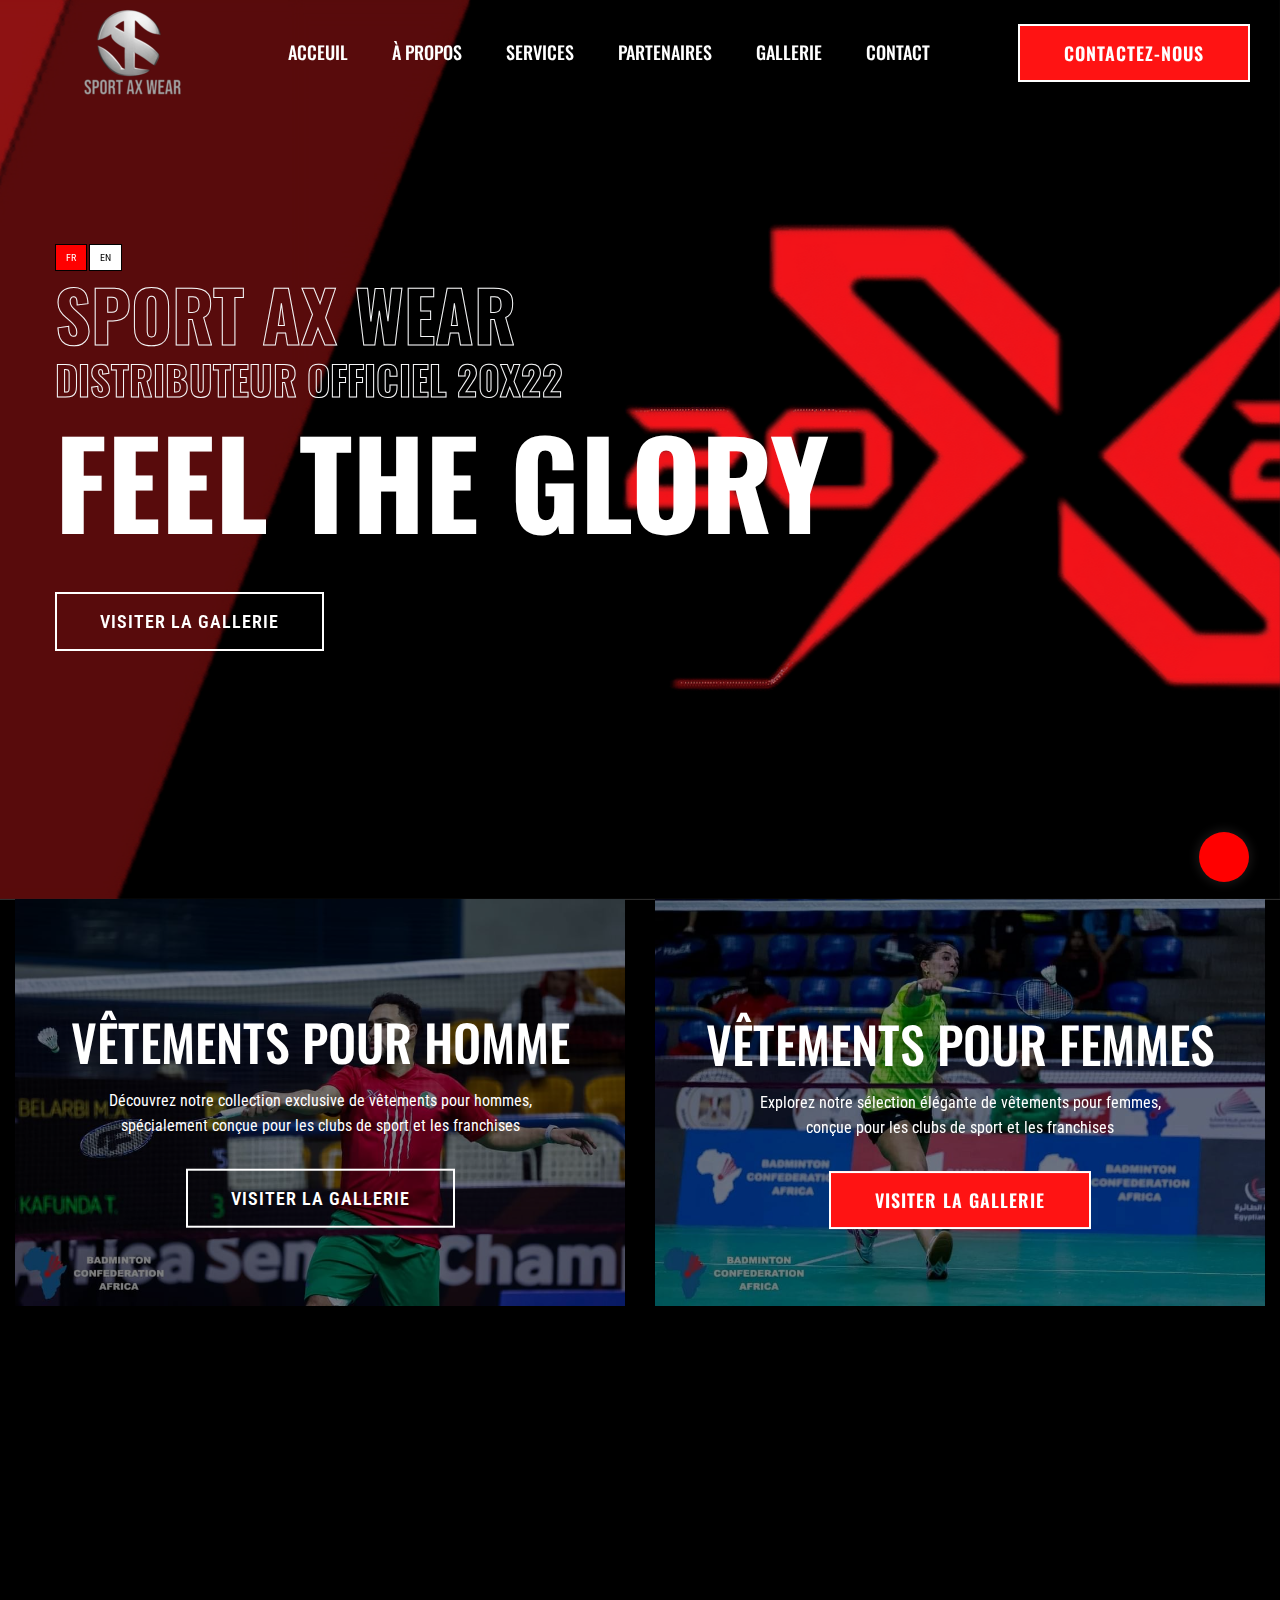
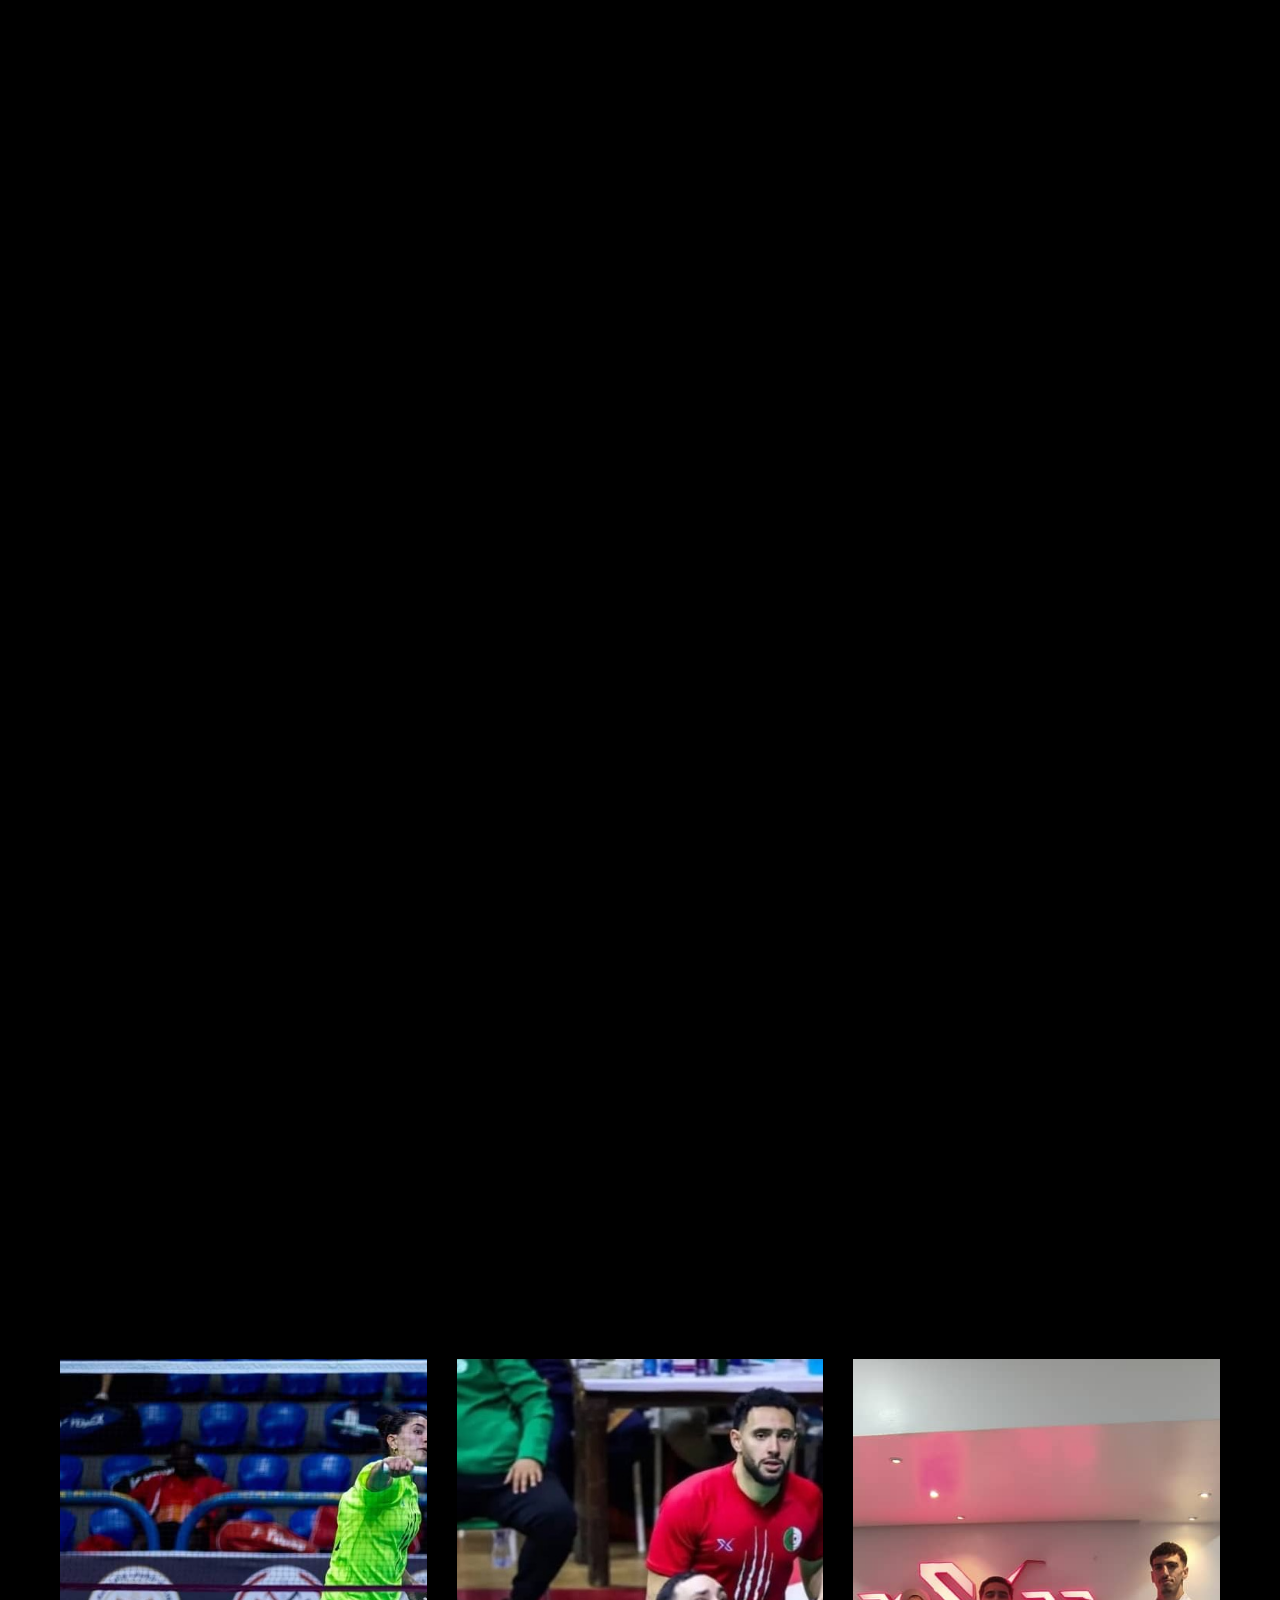
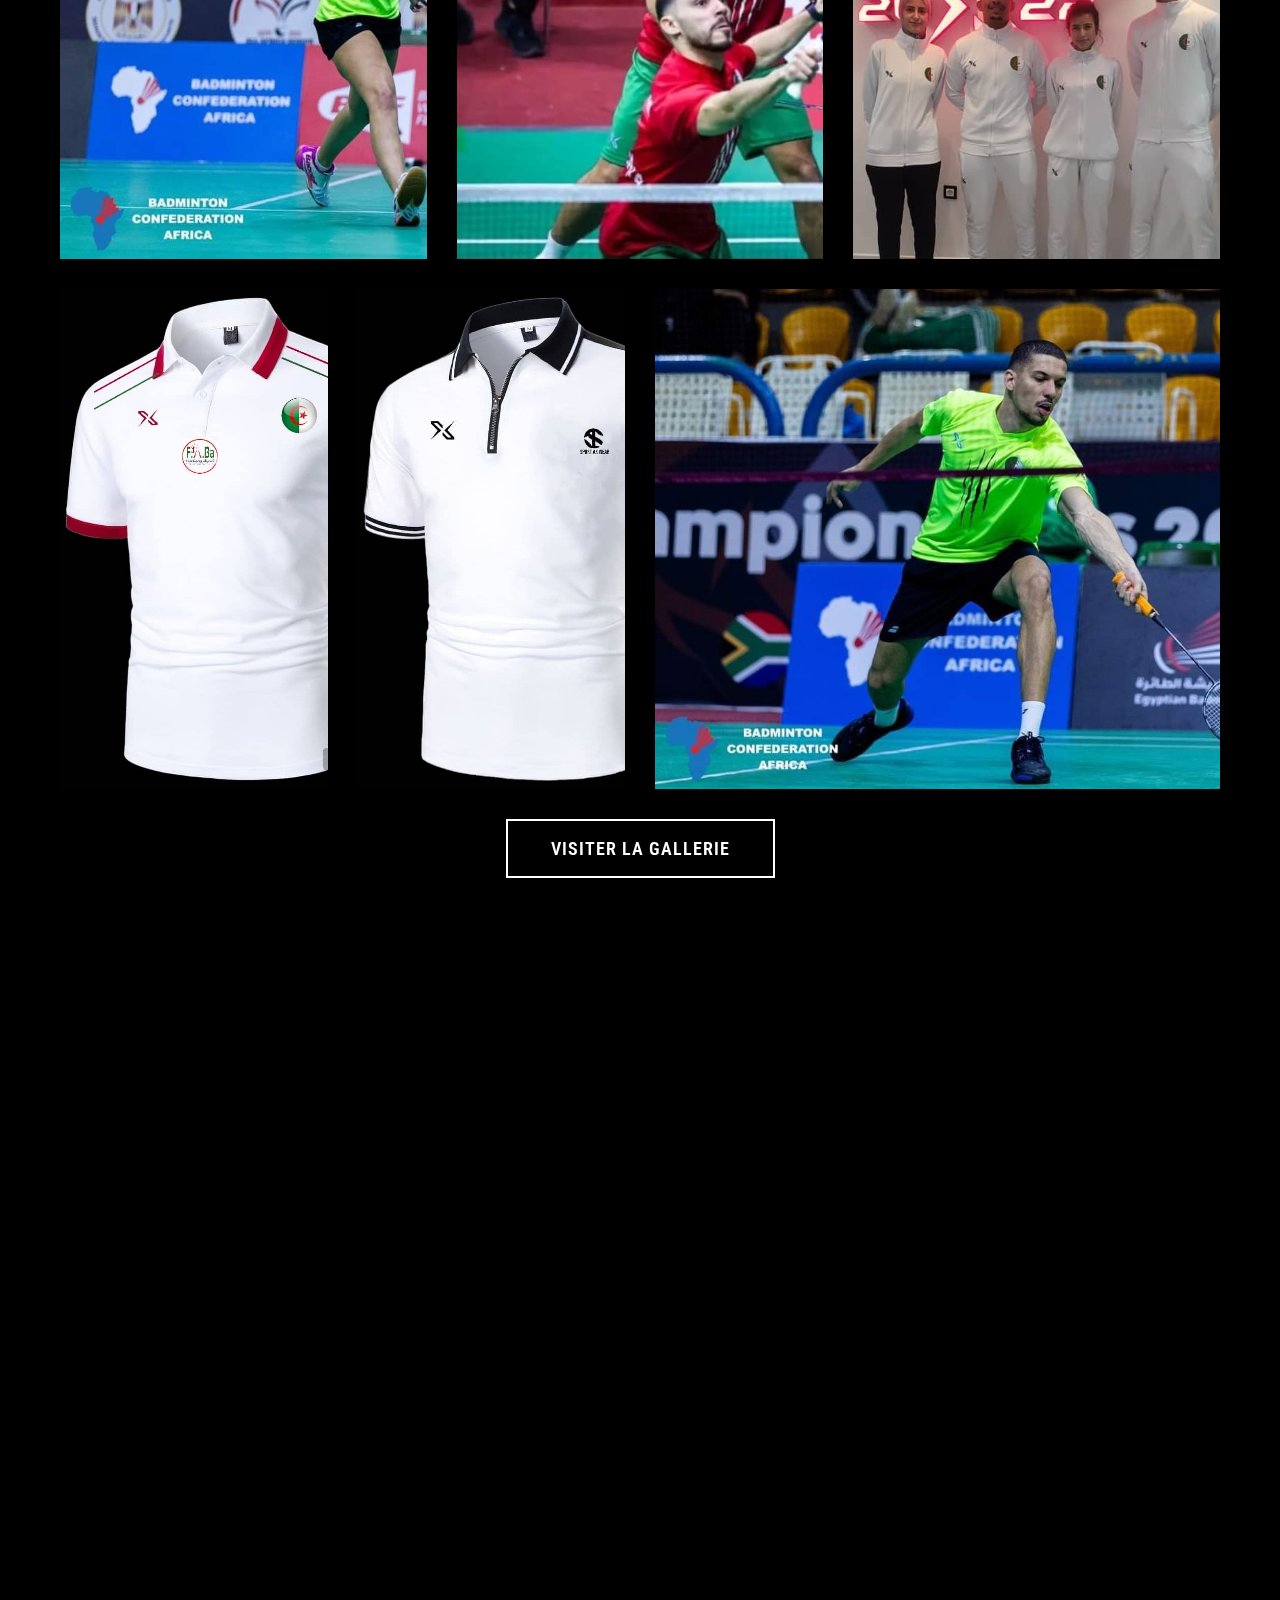
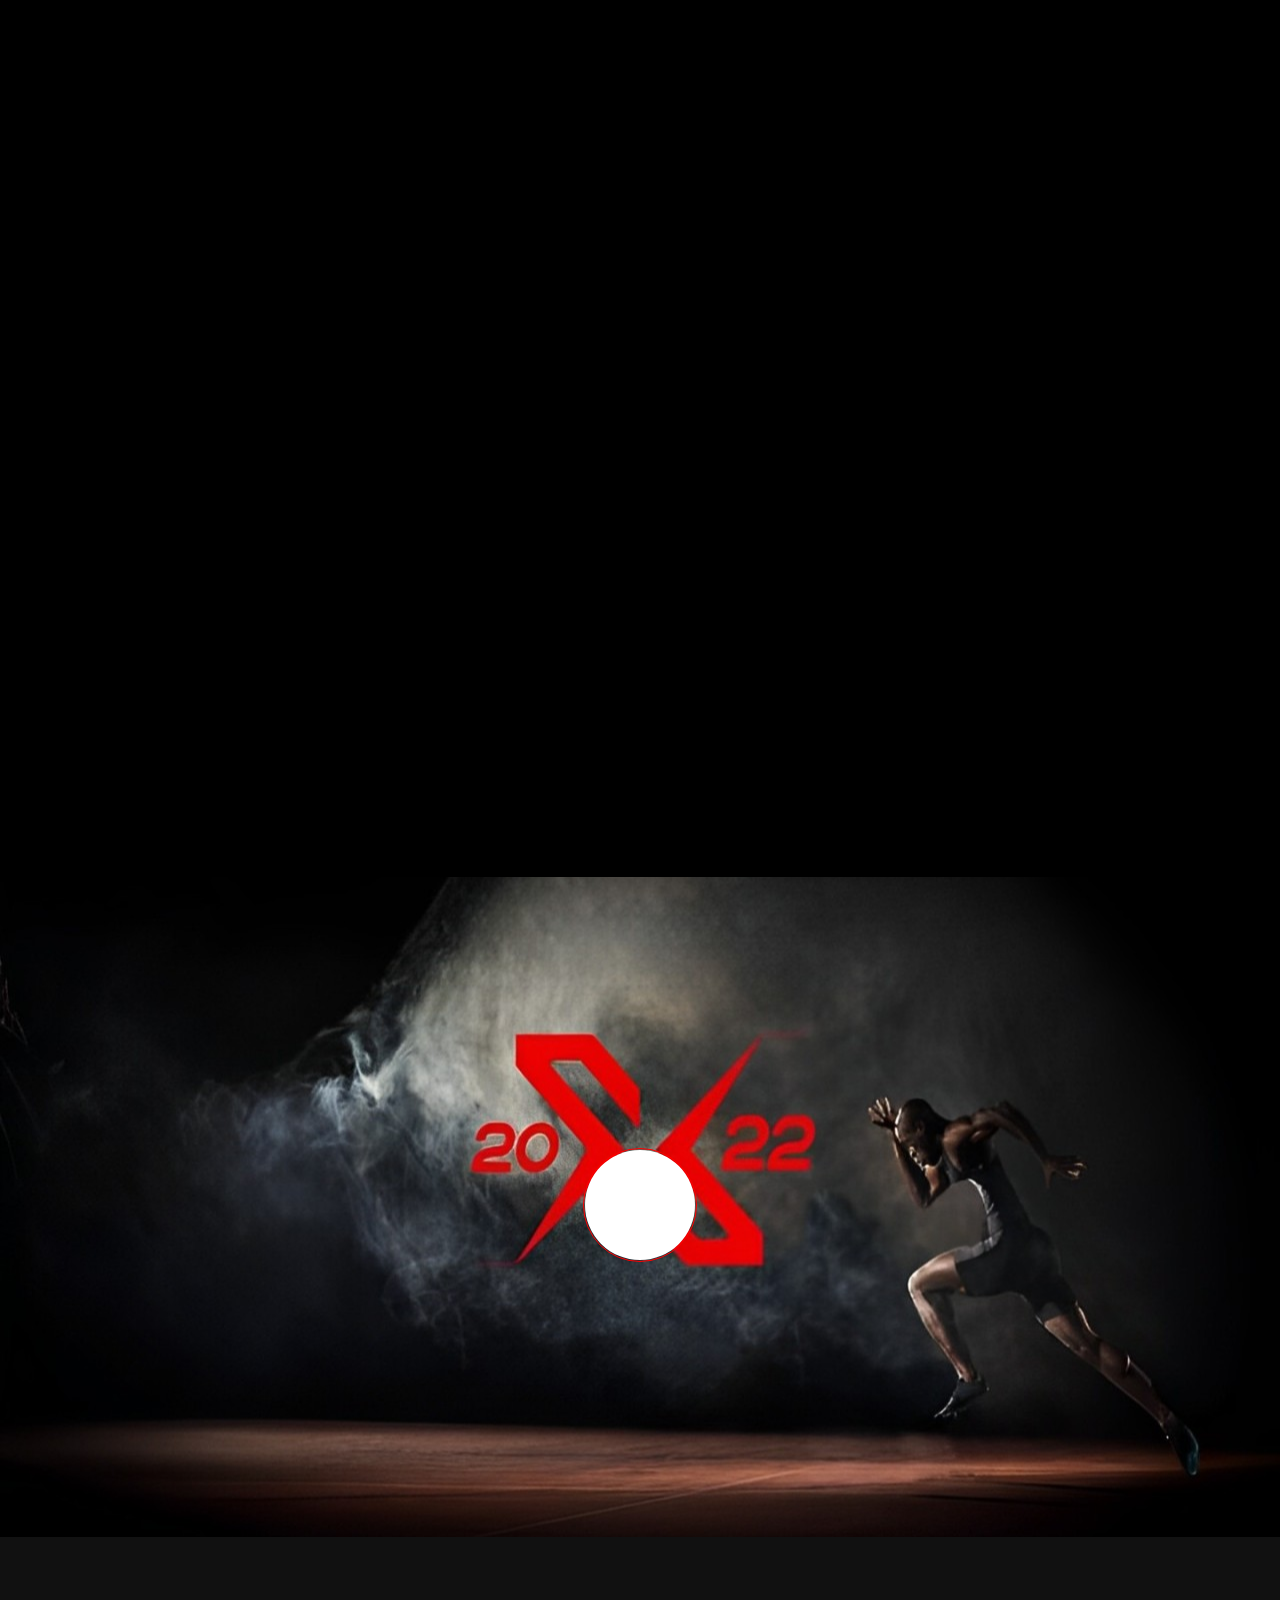
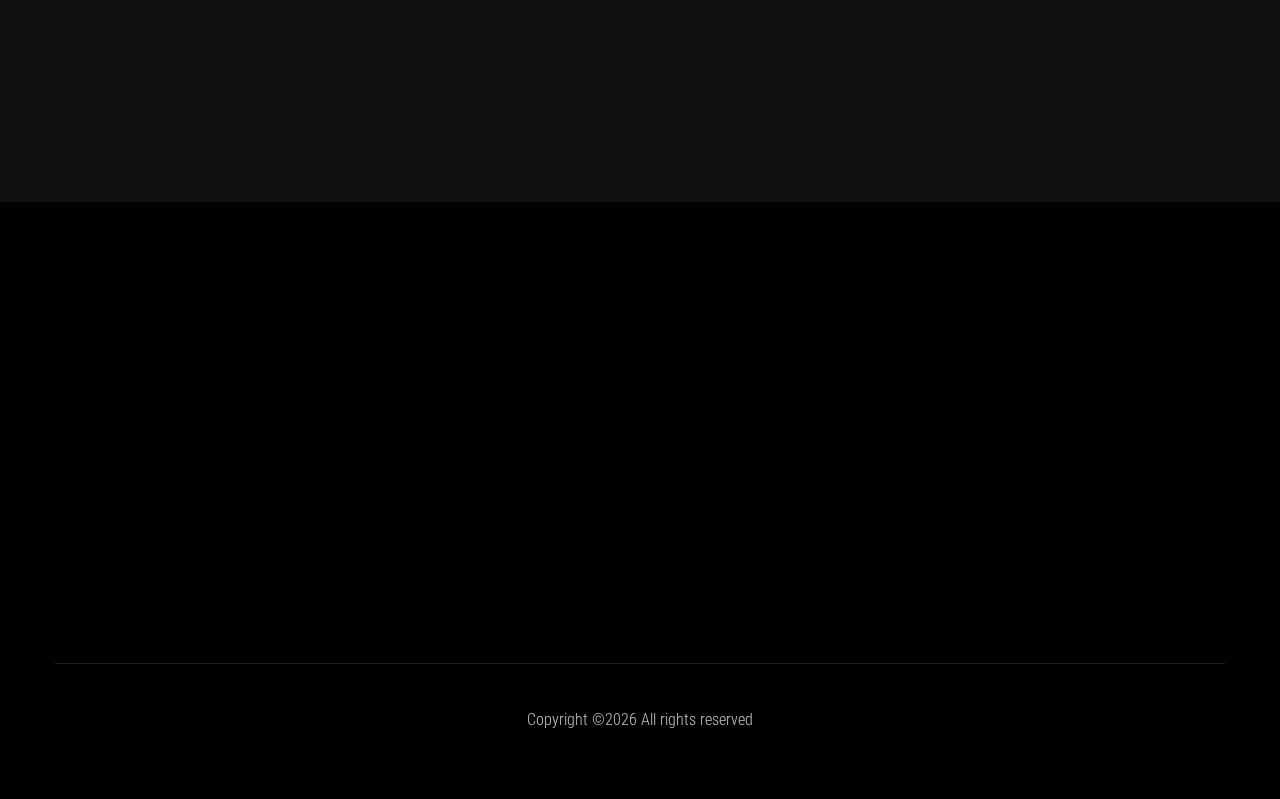
==== commit 1e5b4fcd: "[Languages] done" ====
--- a/index.html
+++ b/index.html
@@ -51,11 +51,11 @@
                         <div class="main-menu f-right d-none d-lg-block">
                             <nav>
                                 <ul id="navigation">
-                                    <li><a href="index.html">Acceuil</a></li>
-                                    <li><a href="about.html">À propos</a></li>
-                                    <li><a href="services.html">Services</a></li>
-                                    <li><a href="partenaires.html">Partenaires</a></li>
-                                    <li><a href="gallery.html">Gallerie</a></li>
+                                    <li><a href="index.html" id="index-accueil-js">Acceuil</a></li>
+                                    <li><a href="about.html" id="index-apropos-js">À propos</a></li>
+                                    <li><a href="services.html" id="index-services-js">Services</a></li>
+                                    <li><a href="partenaires.html" id="index-partenaires-js">Partenaires</a></li>
+                                    <li><a href="gallery.html" id="index-gallerie-js">Gallerie</a></li>
                                     <!--<li><a href="blog.html">Blog</a>
                                         <ul class="submenu">
                                             <li><a href="blog.html">Blog</a></li>
@@ -63,13 +63,13 @@
                                             <li><a href="elements.html">Elements</a></li>
                                         </ul>
                                     </li>-->
-                                    <li><a href="contact.html">Contact</a></li>
+                                    <li><a href="contact.html" id="index-contact-js">Contact</a></li>
                                 </ul>
                             </nav>
                         </div>          
                         <!-- Header-btn -->
                         <div class="header-btns d-none d-lg-block f-right">
-                           <a href="contact.html" class="btn">Contactez-nous</a>
+                           <a href="contact.html" class="btn" id="index-contactn-js">Contactez-nous</a>
                        </div>
                        <!-- Mobile Menu -->
                        <div class="col-12">
@@ -98,9 +98,9 @@
                                     <button id="enButton" class="language-button" onclick="switchToLanguage('en')">EN</button>
                                 </div>
                                 <span data-animation="fadeInLeft" data-delay="0.1s">Sport Ax Wear</span><br>
-                                <h2 id="hero-subtitle-js" data-animation="fadeInLeft" data-delay="0.1s">Distributeur Officiel 20x22</h2>
+                                <h2 id="index-subtitle-js" data-animation="fadeInLeft" data-delay="0.1s">Distributeur Officiel 20x22</h2>
                                 <h1 data-animation="fadeInLeft" data-delay="0.4s">Feel The Glory</h1>
-                                <a href="gallery.html" id="hero-button-js" class="border-btn hero-btn" data-animation="fadeInLeft" data-delay="0.8s">Visiter la gallerie</a>
+                                <a href="gallery.html" id="index-button-js" class="border-btn hero-btn" data-animation="fadeInLeft" data-delay="0.8s">Visiter la gallerie</a>
                             </div>
                         </div>
                     </div>
@@ -119,9 +119,9 @@
                             <img src="assets/img/sportaxwear/homme.jpg" alt="">
                             <div class="topic-content-box">
                                 <div class="topic-content">
-                                    <h3>Vêtements pour homme</h3>
-                                    <p>Découvrez notre collection exclusive de vêtements pour hommes, spécialement conçue pour les clubs de sport et les franchises <br></p>
-                                    <a href="gallery.html" class="border-btn">Visiter la gallerie</a>
+                                    <h3 id="index-homme-js">Vêtements pour homme</h3>
+                                    <p id="index-hommedesc-js">Découvrez notre collection exclusive de vêtements pour hommes, spécialement conçue pour les clubs de sport et les franchises <br></p>
+                                    <a href="gallery.html" class="border-btn" id="index-hommeb-js">Visiter la gallerie</a>
                                 </div>
                             </div>
                         </div>
@@ -133,9 +133,9 @@
                             <img src="assets/img/sportaxwear/femme.jpg" alt="">
                             <div class="topic-content-box">
                                 <div class="topic-content">
-                                    <h3>Vêtements pour femmes</h3>
-                                    <p>Explorez notre sélection élégante de vêtements pour femmes, conçue pour les clubs de sport et les franchises <br></p>
-                                    <a href="gallery.html" class="btn">Visiter la gallerie</a>
+                                    <h3 id="index-femme-js">Vêtements pour femmes</h3>
+                                    <p id="index-femmedesc-js">Explorez notre sélection élégante de vêtements pour femmes, conçue pour les clubs de sport et les franchises <br></p>
+                                    <a href="gallery.html" class="btn" id="index-femmeb-js">Visiter la gallerie</a>
                                 </div>
                             </div>
                         </div>
@@ -151,7 +151,7 @@
             <div class="row">
                 <div class="col-xl-12">
                     <div class="section-tittle text-center mb-55 wow fadeInUp" data-wow-duration="1s" data-wow-delay=".1s">
-                        <h2 >Nos services</h2>
+                        <h2 id="index-service-js">Nos services</h2>
                     </div>
                 </div>
             </div>
@@ -162,8 +162,8 @@
                             <img src="assets/img/sportaxwear/services/1.jpg" alt="">
                         </div>
                         <div class="cat-cap">
-                            <h5><a href="services.html">Vêtements de Sport Sur Mesure pour Clubs et Franchises</a></h5>
-                            <p>Personnalisez le style de votre équipe avec nos vêtements de sport sur mesure, adaptés à chaque club et franchise. Des maillots aux survêtements, nous avons tout ce qu'il vous faut. </p>
+                            <h5><a href="services.html" id="index-service1-js">Vêtements de Sport Sur Mesure pour Clubs et Franchises</a></h5>
+                            <p id="index-service1desc-js">Personnalisez le style de votre équipe avec nos vêtements de sport sur mesure, adaptés à chaque club et franchise. Des maillots aux survêtements, nous avons tout ce qu'il vous faut. </p>
                         </div>
                     </div>
                 </div>
@@ -173,8 +173,8 @@
                             <img src="assets/img/sportaxwear/services/2.jpg" alt="">
                         </div>
                         <div class="cat-cap">
-                            <h5><a href="services.html">Gamme Complète de Vêtements pour Hommes, Femmes et Enfants</a></h5>
-                            <p>Découvrez notre collection de vêtements de sport. Que ce soit pour les hommes, les femmes ou les plus petits, nous proposons une gamme complète de vêtements et accessoires pour tous les âges et toutes les tailles. </p>
+                            <h5><a href="services.html" id="index-service2-js">Gamme Complète de Vêtements pour Hommes, Femmes et Enfants</a></h5>
+                            <p id="index-service2desc-js">Découvrez notre collection de vêtements de sport. Que ce soit pour les hommes, les femmes ou les plus petits, nous proposons une gamme complète de vêtements et accessoires pour tous les âges et toutes les tailles. </p>
                         </div>
                     </div>
                 </div>
@@ -184,8 +184,8 @@
                             <img src="assets/img/sportaxwear/services/3.jpg" alt="">
                         </div>
                         <div class="cat-cap">
-                            <h5><a href="services.html">Solutions Vestimentaires Personnalisées</a></h5>
-                            <p>Démarquez-vous sur le terrain avec nos solutions vestimentaires personnalisées. Notre approche sur mesure garantit que chaque pièce est confectionnée selon vos spécifications exactes, alliant confort, style et performance. </p>
+                            <h5><a href="services.html" id="index-service3-js">Solutions Vestimentaires Personnalisées</a></h5>
+                            <p id="index-service3desc-js">Démarquez-vous sur le terrain avec nos solutions vestimentaires personnalisées. Notre approche sur mesure garantit que chaque pièce est confectionnée selon vos spécifications exactes, alliant confort, style et performance. </p>
                         </div>
                     </div>
                 </div>
@@ -197,8 +197,8 @@
                             <img src="assets/img/sportaxwear/services/4.jpg" alt="">
                         </div>
                         <div class="cat-cap">
-                            <h5><a href="services.html">Ligne de Produits Complète</a></h5>
-                            <p>Explorez notre large gamme de vêtements de sport et d'accessoires, comprenant chaussures, pantalons de jogging, shorts, t-shirts et plus encore. </p>
+                            <h5><a href="services.html" id="index-service4-js">Ligne de Produits Complète</a></h5>
+                            <p id="index-service4desc-js">Explorez notre large gamme de vêtements de sport et d'accessoires, comprenant chaussures, pantalons de jogging, shorts, t-shirts et plus encore. </p>
                         </div>
                     </div>
                 </div>
@@ -208,8 +208,8 @@
                             <img src="assets/img/sportaxwear/services/5.jpg" alt="">
                         </div>
                         <div class="cat-cap">
-                            <h5><a href="services.html">Expertise en Uniformes d'Équipe</a></h5>
-                            <p>Faites confiance à notre expertise en uniformes d'équipe et équipez votre club ou franchise avec des vêtements de sport de qualité professionnelle. Nous proposons des options de personnalisation et de branding d'équipe. </p>
+                            <h5><a href="services.html" id="index-service5-js">Expertise en Uniformes d'Équipe</a></h5>
+                            <p id="index-service5desc-js">Faites confiance à notre expertise en uniformes d'équipe et équipez votre club ou franchise avec des vêtements de sport de qualité professionnelle. Nous proposons des options de personnalisation et de branding d'équipe. </p>
                         </div>
                     </div>
                 </div>
@@ -219,8 +219,8 @@
                             <img src="assets/img/sportaxwear/services/6.jpg" alt="">
                         </div>
                         <div class="cat-cap">
-                            <h5><a href="services.html">Service Personnalisé et Support</a></h5>
-                            <p>Bénéficiez d'un service exceptionnel de A à Z avec notre équipe dédiée. De la consultation initiale en design à la livraison finale, nous sommes là pour répondre à vos besoins. </p>
+                            <h5><a href="services.html" id="index-service6-js">Service Personnalisé et Support</a></h5>
+                            <p id="index-service6desc-js">Bénéficiez d'un service exceptionnel de A à Z avec notre équipe dédiée. De la consultation initiale en design à la livraison finale, nous sommes là pour répondre à vos besoins. </p>
                         </div>
                     </div>
                 </div>
@@ -234,7 +234,7 @@
             <div class="row">
                 <div class="col-xl-12">
                     <div class="section-tittle text-center mb-55 wow fadeInUp" data-wow-duration="1s" data-wow-delay=".1s">
-                        <h2 >Gallerie</h2>
+                        <h2 id="index-gallerie2-js">Gallerie</h2>
                     </div>
                 </div>
             </div>
@@ -244,7 +244,7 @@
                         <div class="gallery-img big-img" style="background-image: url(assets/img/sportaxwear/gallery/1.jpg);"></div>
                         <div class="overlay">
                             <div class="overlay-content">
-                                <h3>Équipe Nationale de Badmindton </h3>
+                                <h3 id="index-badminton1-js">Équipe Nationale de Badmindton, Algérie </h3>
                                 <a href="gallery.html"><i class="ti-plus"></i></a>
                             </div>
                         </div>
@@ -255,7 +255,7 @@
                         <div class="gallery-img big-img" style="background-image: url(assets/img/sportaxwear/gallery/11.jpg);"></div>
                         <div class="overlay">
                             <div class="overlay-content">
-                                <h3>Équipe Nationale de Badmindton </h3>
+                                <h3 id="index-badminton2-js">Équipe Nationale de Badmindton, Algérie </h3>
                                 <a href="gallery.html"><i class="ti-plus"></i></a>
                             </div>
                         </div>
@@ -277,7 +277,7 @@
                         <div class="gallery-img big-img" style="background-image: url(assets/img/sportaxwear/gallery/c9.jpg);"></div>
                         <div class="overlay">
                             <div class="overlay-content">
-                                <h3>Modèle T-shirt </h3>
+                                <h3 id="index-tshirt1-js">Modèle T-shirt </h3>
                                 <a href="gallery.html"><i class="ti-plus"></i></a>
                             </div>
                         </div>
@@ -288,7 +288,7 @@
                         <div class="gallery-img big-img" style="background-image: url(assets/img/sportaxwear/gallery/c3.jpg);"></div>
                         <div class="overlay">
                             <div class="overlay-content">
-                                <h3>Modèle T-shirt </h3>
+                                <h3 id="index-tshirt2-js">Modèle T-shirt </h3>
                                 <a href="gallery.html"><i class="ti-plus"></i></a>
                             </div>
                         </div>
@@ -299,7 +299,7 @@
                         <div class="gallery-img big-img" style="background-image: url(assets/img/sportaxwear/gallery/4.jpg);"></div>
                         <div class="overlay">
                             <div class="overlay-content">
-                                <h3>Équipe Nationale de Badminton, Algérie</h3>
+                                <h3 id="index-badminton3-js">Équipe Nationale de Badminton, Algérie</h3>
                                 <a href="gallery.html"><i class="ti-plus"></i></a>
                             </div>
                         </div>
@@ -309,7 +309,7 @@
         </div>
 
         <div class="text-center">
-            <a href="gallery.html" class="border-btn hero-btn" data-animation="fadeInLeft" data-delay="0.8s">Visiter la gallerie</a>
+            <a href="gallery.html" id="index-gallerieb-js" class="border-btn hero-btn" data-animation="fadeInLeft" data-delay="0.8s">Visiter la gallerie</a>
         </div>
     </div>
     <!-- Gallery Area End -->
@@ -503,14 +503,14 @@
                 <!-- section tittle -->
                 <div class="section-tittle2 mb-20 wow fadeInUp" data-wow-duration="1s" data-wow-delay=".3s">
                     <div class="front-text">
-                        <h2 class="">À Propos</h2>
-                        <p>Sport Ax Wear est fier de servir en tant que distributeur officiel de la marque renommée 20x22. 
+                        <h2 class="" id="index-apropos2-js">À Propos</h2>
+                        <p id="index-apropost1-js">Sport Ax Wear est fier de servir en tant que distributeur officiel de la marque renommée 20x22. 
                             Avec un engagement envers la qualité et le style, nous vous proposons une sélection soigneusement 
                             choisie de vêtements de sport qui allie innovation et performance.</p>
-                        <p class="mb-40">De la tenue de sport haute 
+                        <p class="mb-40" id="index-apropost2-js">De la tenue de sport haute 
                             performance aux pièces décontractées élégantes, notre collection incarne l'esprit de l'athlétisme 
                             et de la mode, garantissant que vous puissiez performer au mieux, que ce soit sur le terrain ou en dehors.</p>
-                        <a href="contact.html" class="border-btn">Contactez-nous</a>
+                        <a href="contact.html" class="border-btn" id="index-aproposb-js">Contactez-nous</a>
                     </div>
                 </div>
             </div>
@@ -524,7 +524,7 @@
             <div class="row justify-content-center">
                 <div class="col-lg-7 col-md-9 col-sm-10">
                     <div class="section-tittle text-center mb-100 wow fadeInUp" data-wow-duration="2s" data-wow-delay=".2s">
-                        <h2>Partenaires</h2>
+                        <h2 id="index-partenaires2-js">Partenaires</h2>
                     </div>
                 </div>
             </div>
@@ -537,7 +537,7 @@
                             </div>
                             <div class="blog-cap">
                                 <span>Badminton</span>
-                                <h3><a href="partenaires.html">Équipe Nationale de Badminton, Algérie</a></h3>
+                                <h3><a href="partenaires.html" id="index-badmin-js">Équipe Nationale de Badminton, Algérie</a></h3>
                             </div>
                         </div>
                     </div>
@@ -550,7 +550,7 @@
                             </div>
                             <div class="blog-cap">
                                 <span>Handball</span>
-                                <h3><a href="partenaires.html">CSACSB Bir Mourad Raïs</a></h3>
+                                <h3><a href="partenaires.html" id="index-csacsb-js">CSACSB Bir Mourad Raïs</a></h3>
                             </div>
                         </div>
                     </div>
@@ -581,7 +581,7 @@
                             <img src="assets/img/icon/icon1.png" alt="">
                         </div>
                         <div class="features-caption">
-                            <h3>Addresse</h3>
+                            <h3 id="index-addresse-js">Addresse</h3>
                             <p>14 Rue de Pékin<br>El Mouradia 16000, ALGER </p>
                         </div>
                     </div>
@@ -592,7 +592,7 @@
                             <img src="assets/img/icon/phone.png" alt="">
                         </div>
                         <div class="features-caption">
-                            <h3>Téléphone</h3>
+                            <h3 id="index-telephone-js">Téléphone</h3>
                             <p>06 97 697 588</p>
                             <p></p>
                         </div>
@@ -604,7 +604,7 @@
                             <img src="assets/img/icon/email.png" alt="">
                         </div>
                         <div class="features-caption">
-                            <h3>Email</h3>
+                            <h3 id="index-email-js">Email</h3>
                             <p>sportaxwear@gmail.com</p>
                             <p></p>
                         </div>
@@ -637,12 +637,12 @@
                                         <div class="main-menu main-menu2 text-center">
                                             <nav>
                                                 <ul>
-                                                    <li><a href="index.html">Accueil</a></li>
-                                                    <li><a href="about.html">À propos</a></li>
-                                                    <li><a href="courses.html">Services</a></li>
-                                                    <li><a href="partenaires.html">Partenaires</a></li>
-                                                    <li><a href="gallery.html">Gallerie</a></li>
-                                                    <li><a href="contact.html">Contact</a></li>
+                                                    <li><a href="index.html" id="index-accueilf-js">Accueil</a></li>
+                                                    <li><a href="about.html" id="index-aproposf-js">À propos</a></li>
+                                                    <li><a href="courses.html" id="index-servicesf-js">Services</a></li>
+                                                    <li><a href="partenaires.html" id="index-partenairesf-js">Partenaires</a></li>
+                                                    <li><a href="gallery.html" id="index-gallerief-js">Gallerie</a></li>
+                                                    <li><a href="contact.html" id="index-contactf-js">Contact</a></li>
                                                 </ul>
                                             </nav>
                                         </div>   
@@ -722,7 +722,7 @@
 <script src="./assets/js/plugins.js"></script>
 <script src="./assets/js/main.js"></script>
 
-<script src="language.js"></script>
+<script src="assets/js/language/language-index.js"></script>
 
 </body>
 </html>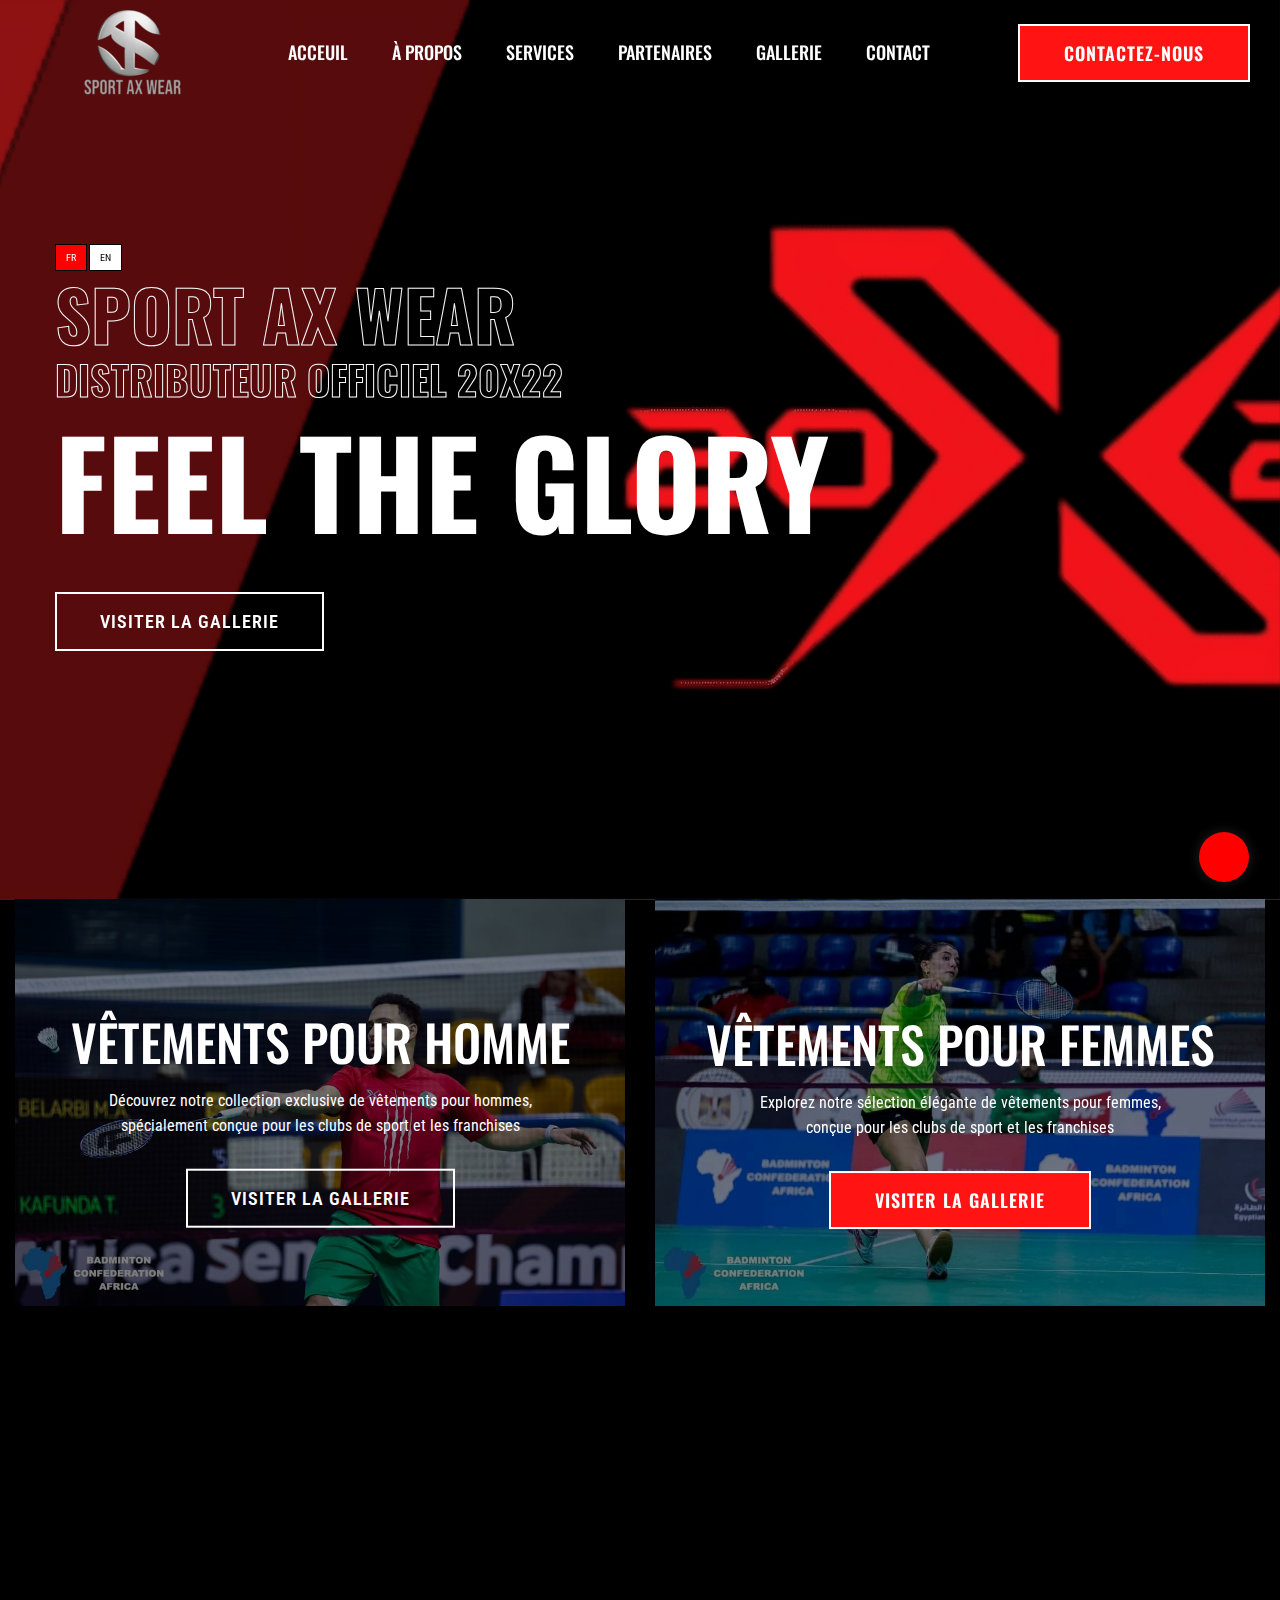
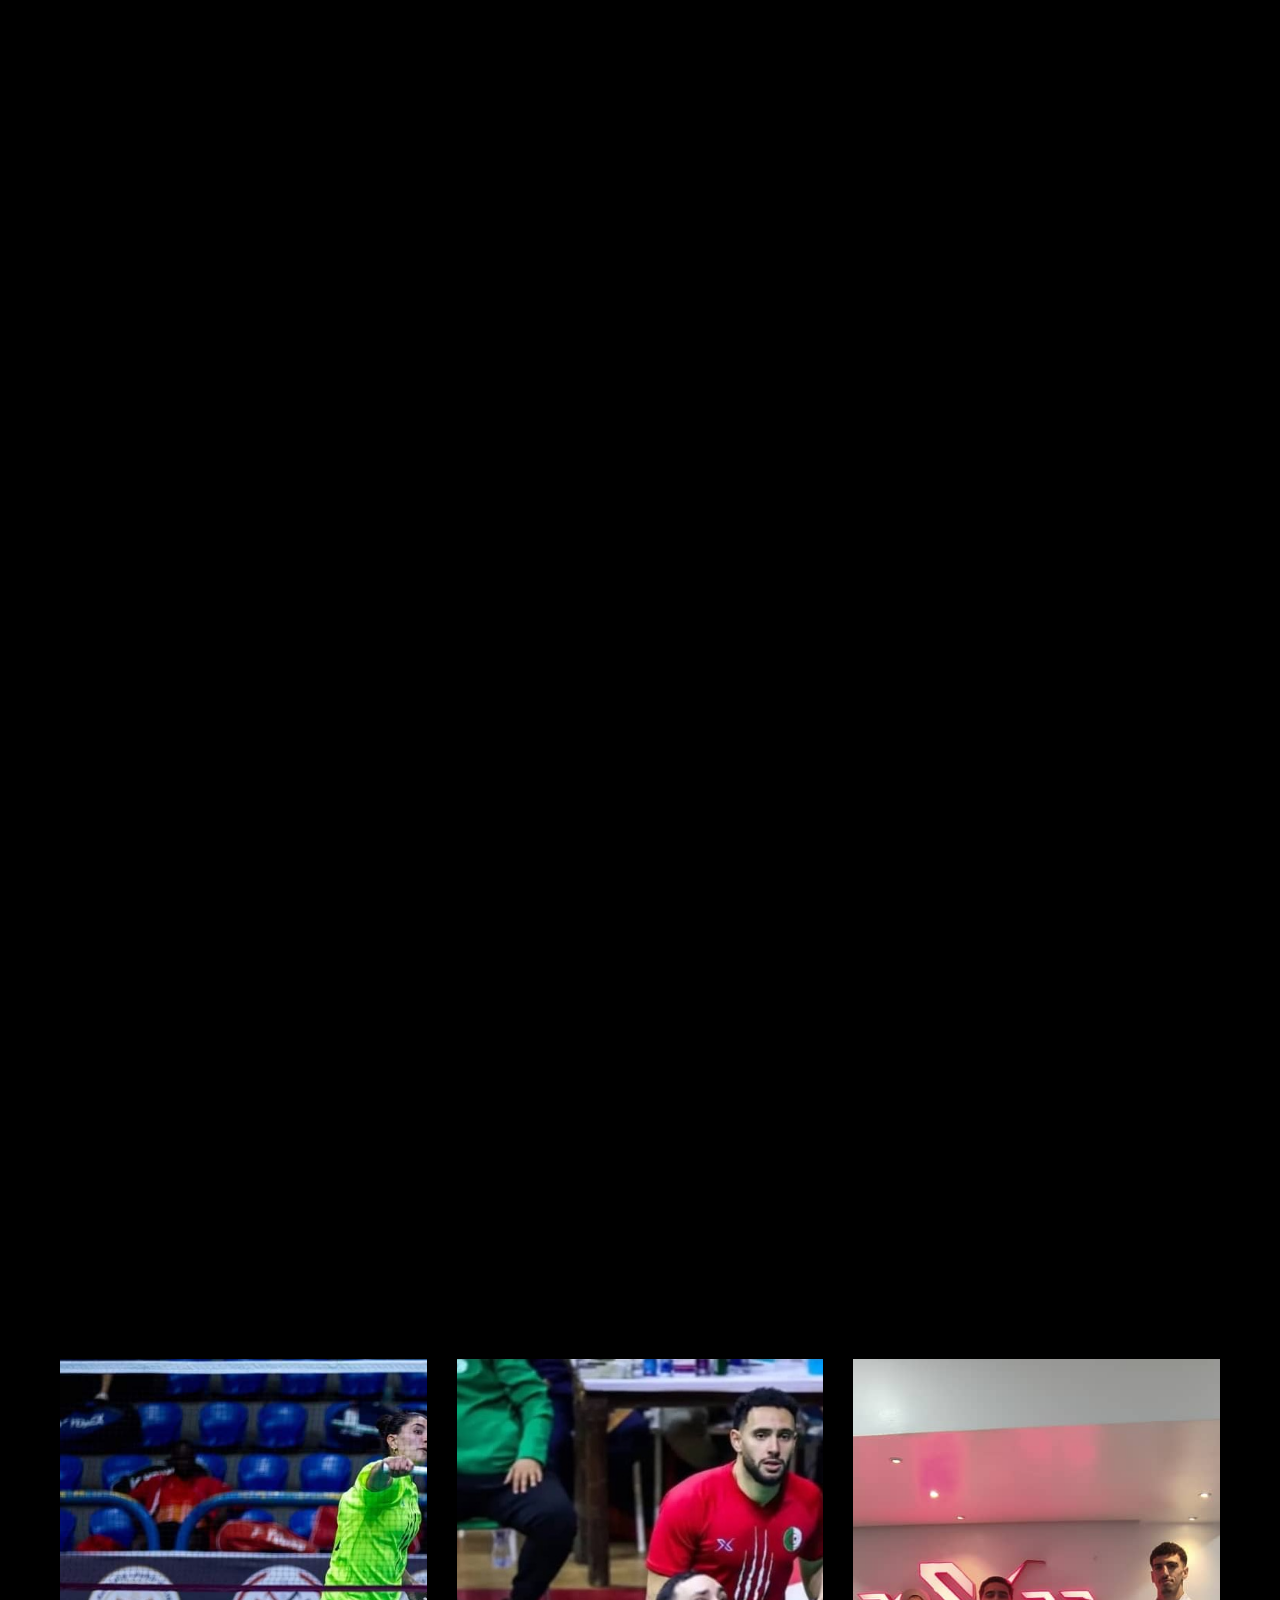
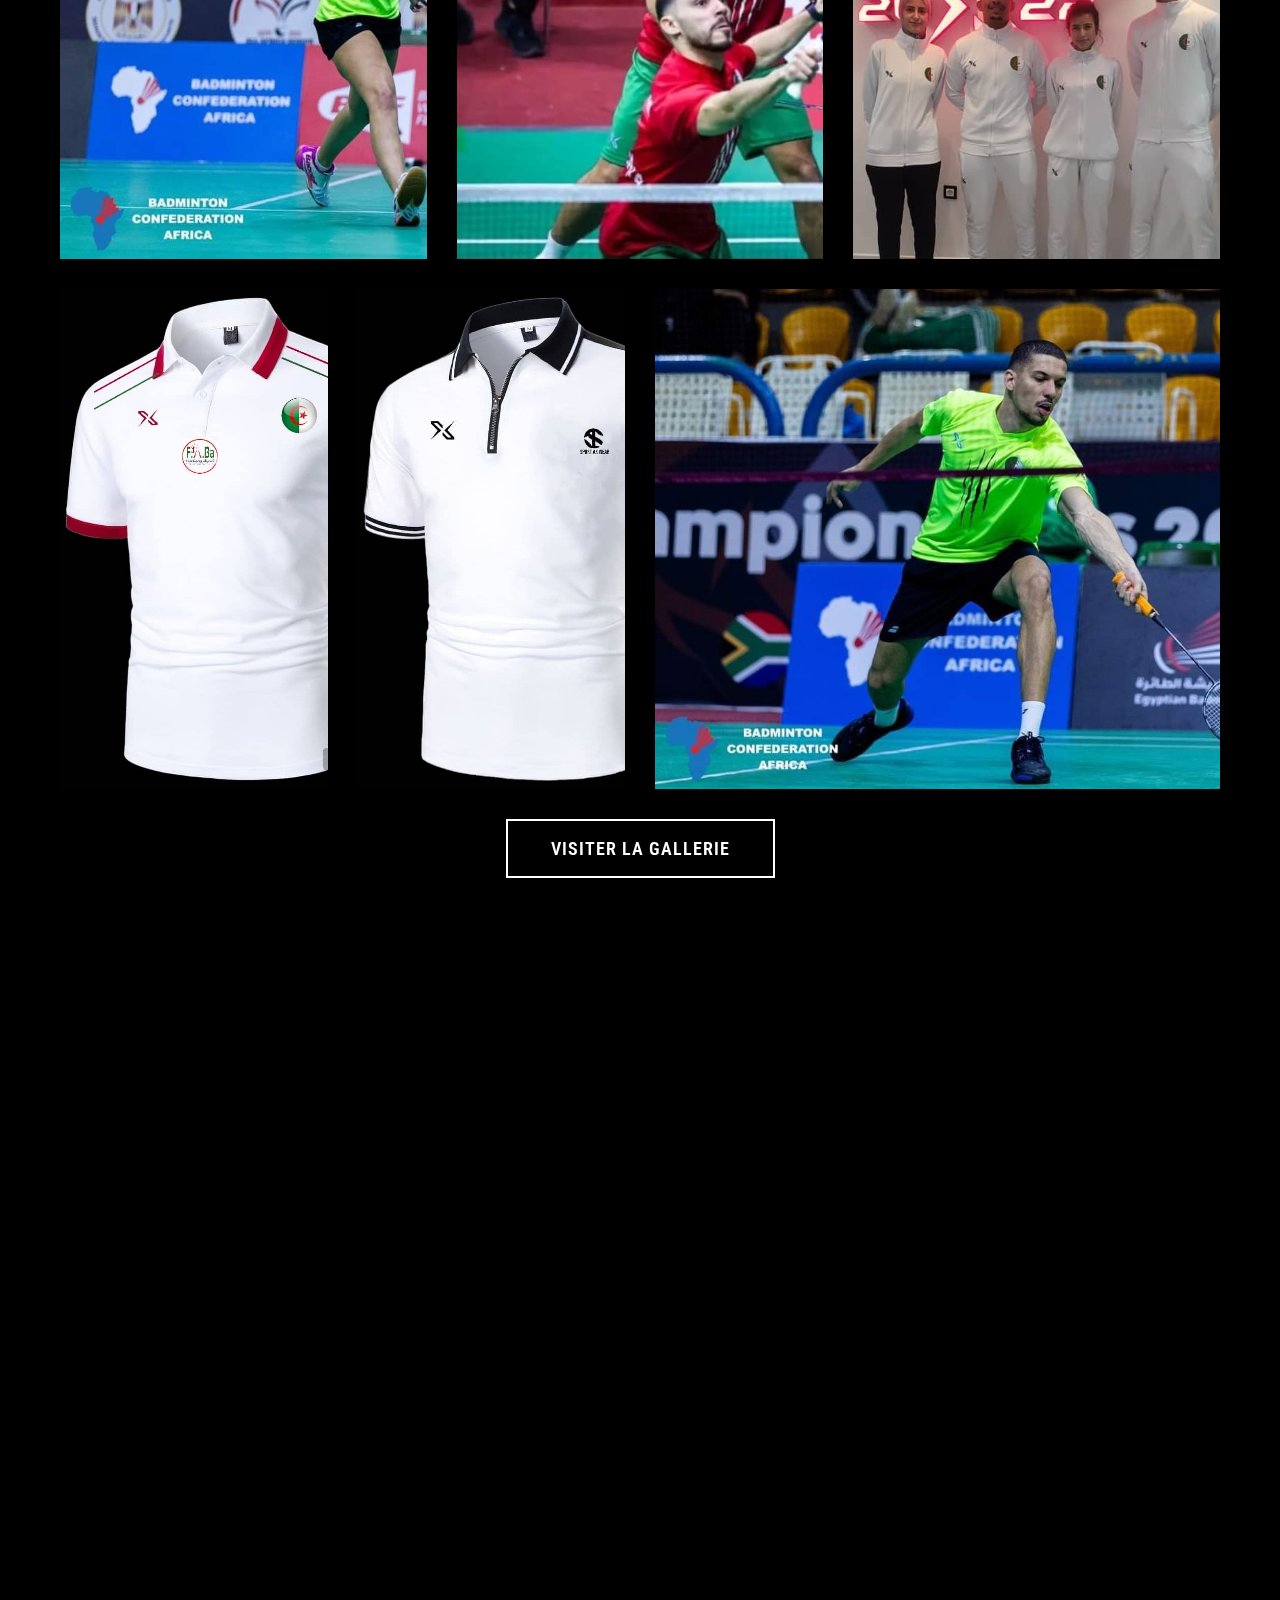
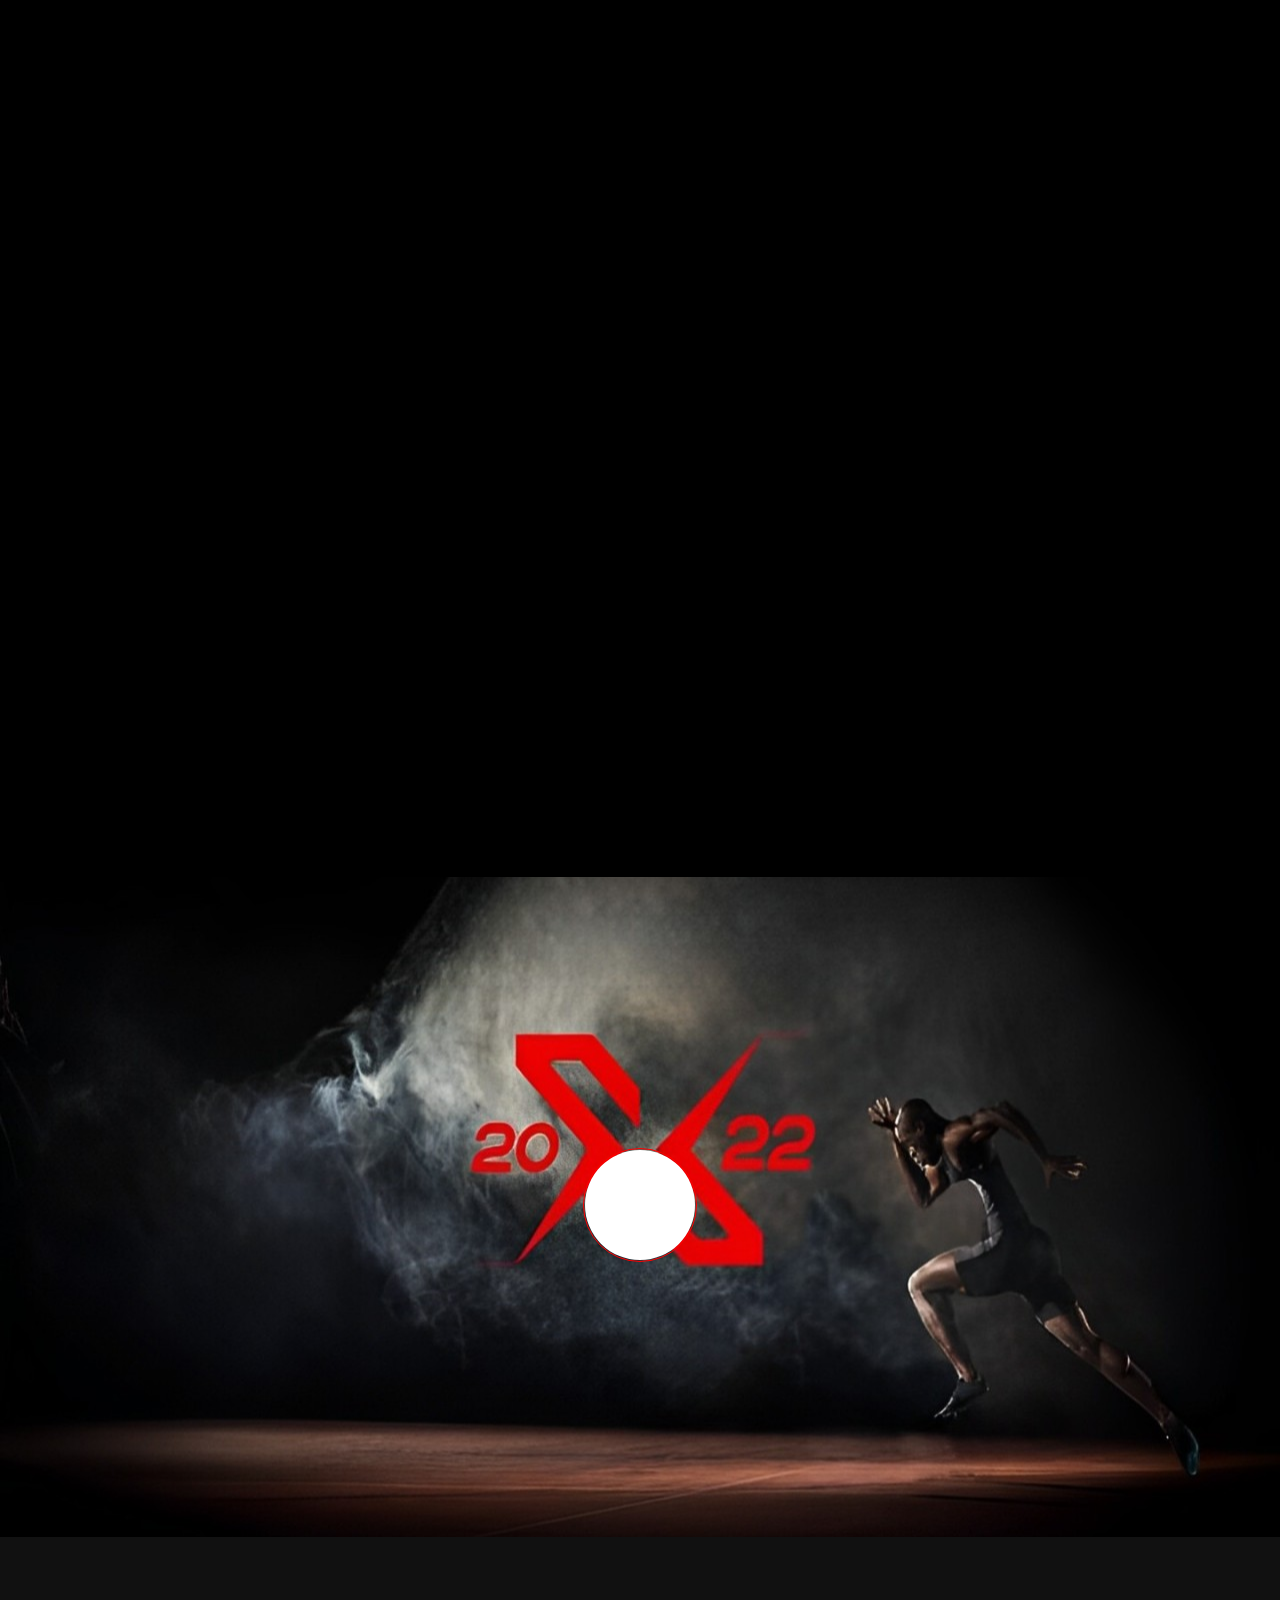
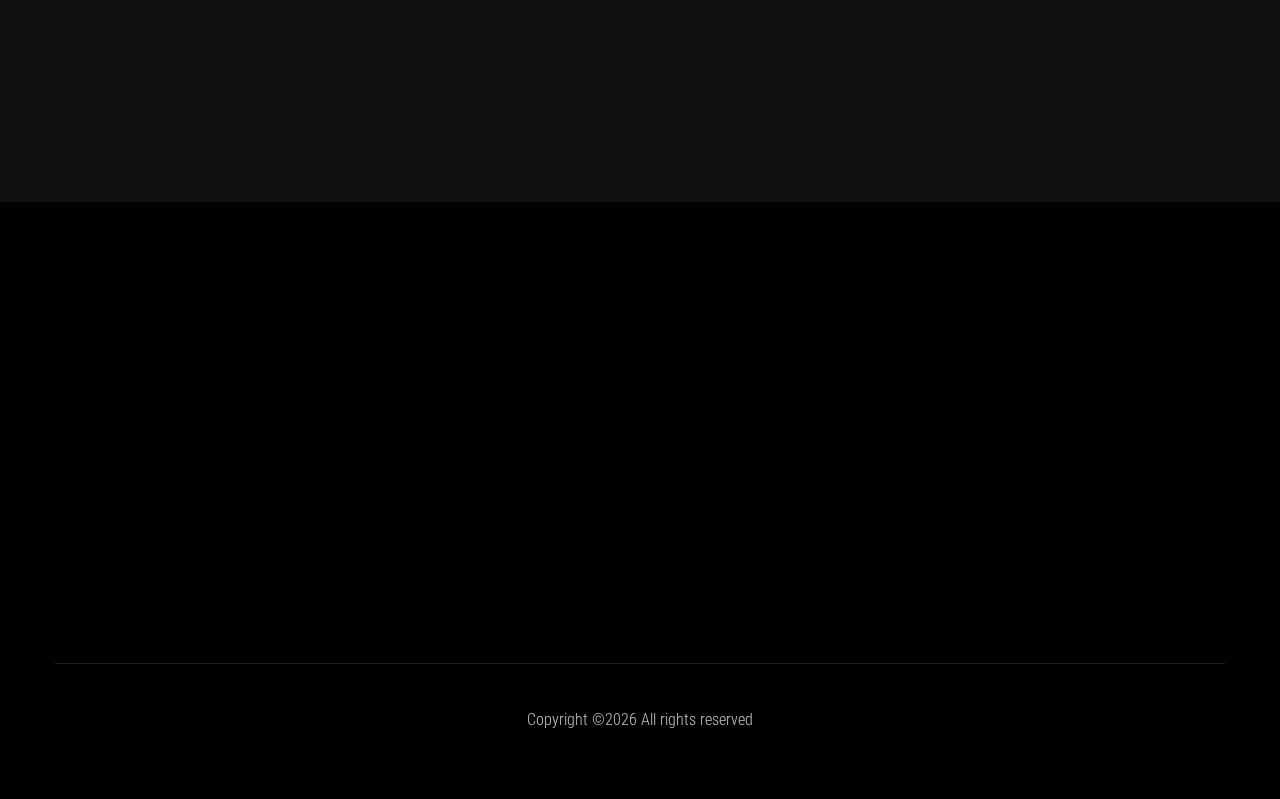
==== commit 5d8c77cb: "[Video & Contact] done" ====
--- a/index.html
+++ b/index.html
@@ -564,8 +564,7 @@
         <div class="container">
             <div class="video-wrap position-relative">
                 <div class="video-icon" >
-                    <!-- popup-video -->
-                    <a class="btn-icon" href="" target="_blank"><i class="fas fa-play"></i></a>
+                    <a class="popup-video btn-icon" href="assets/video/video.mp4"><i class="fas fa-play"></i></a>
                 </div>
             </div>
         </div>
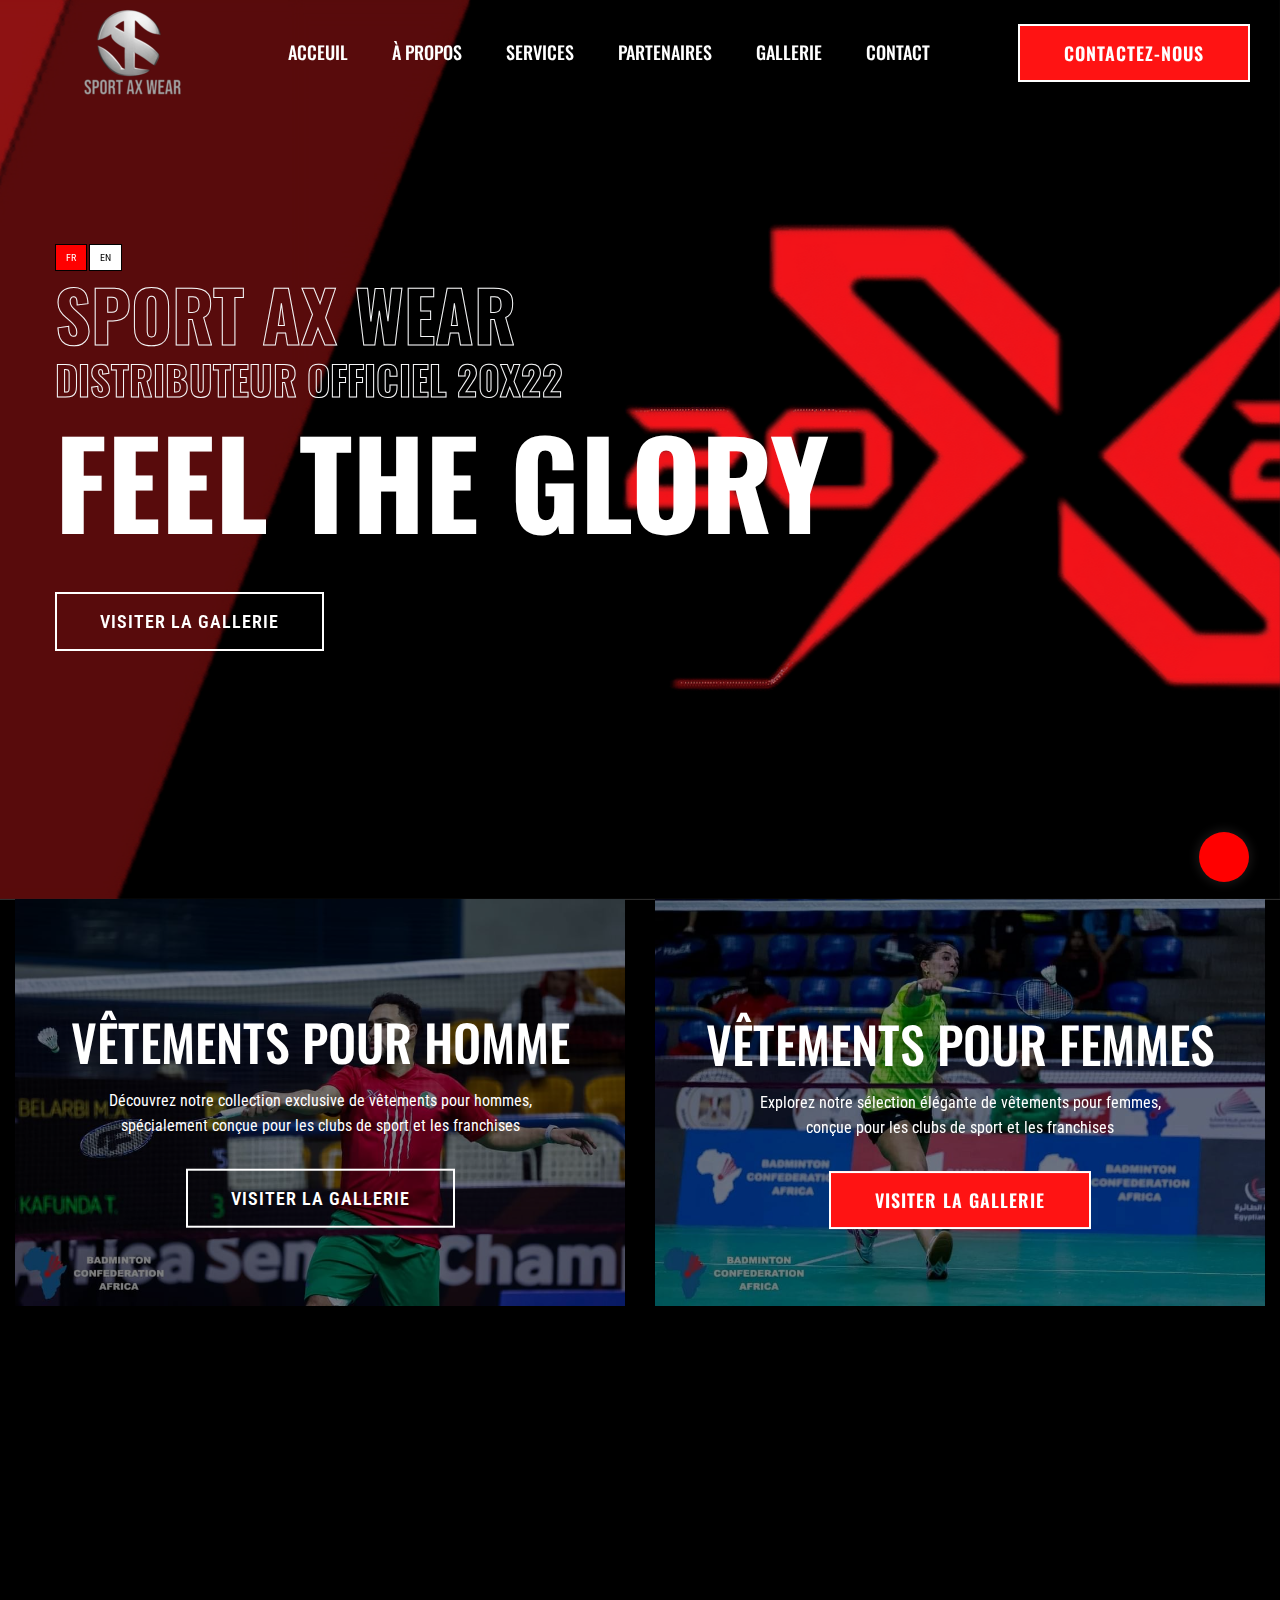
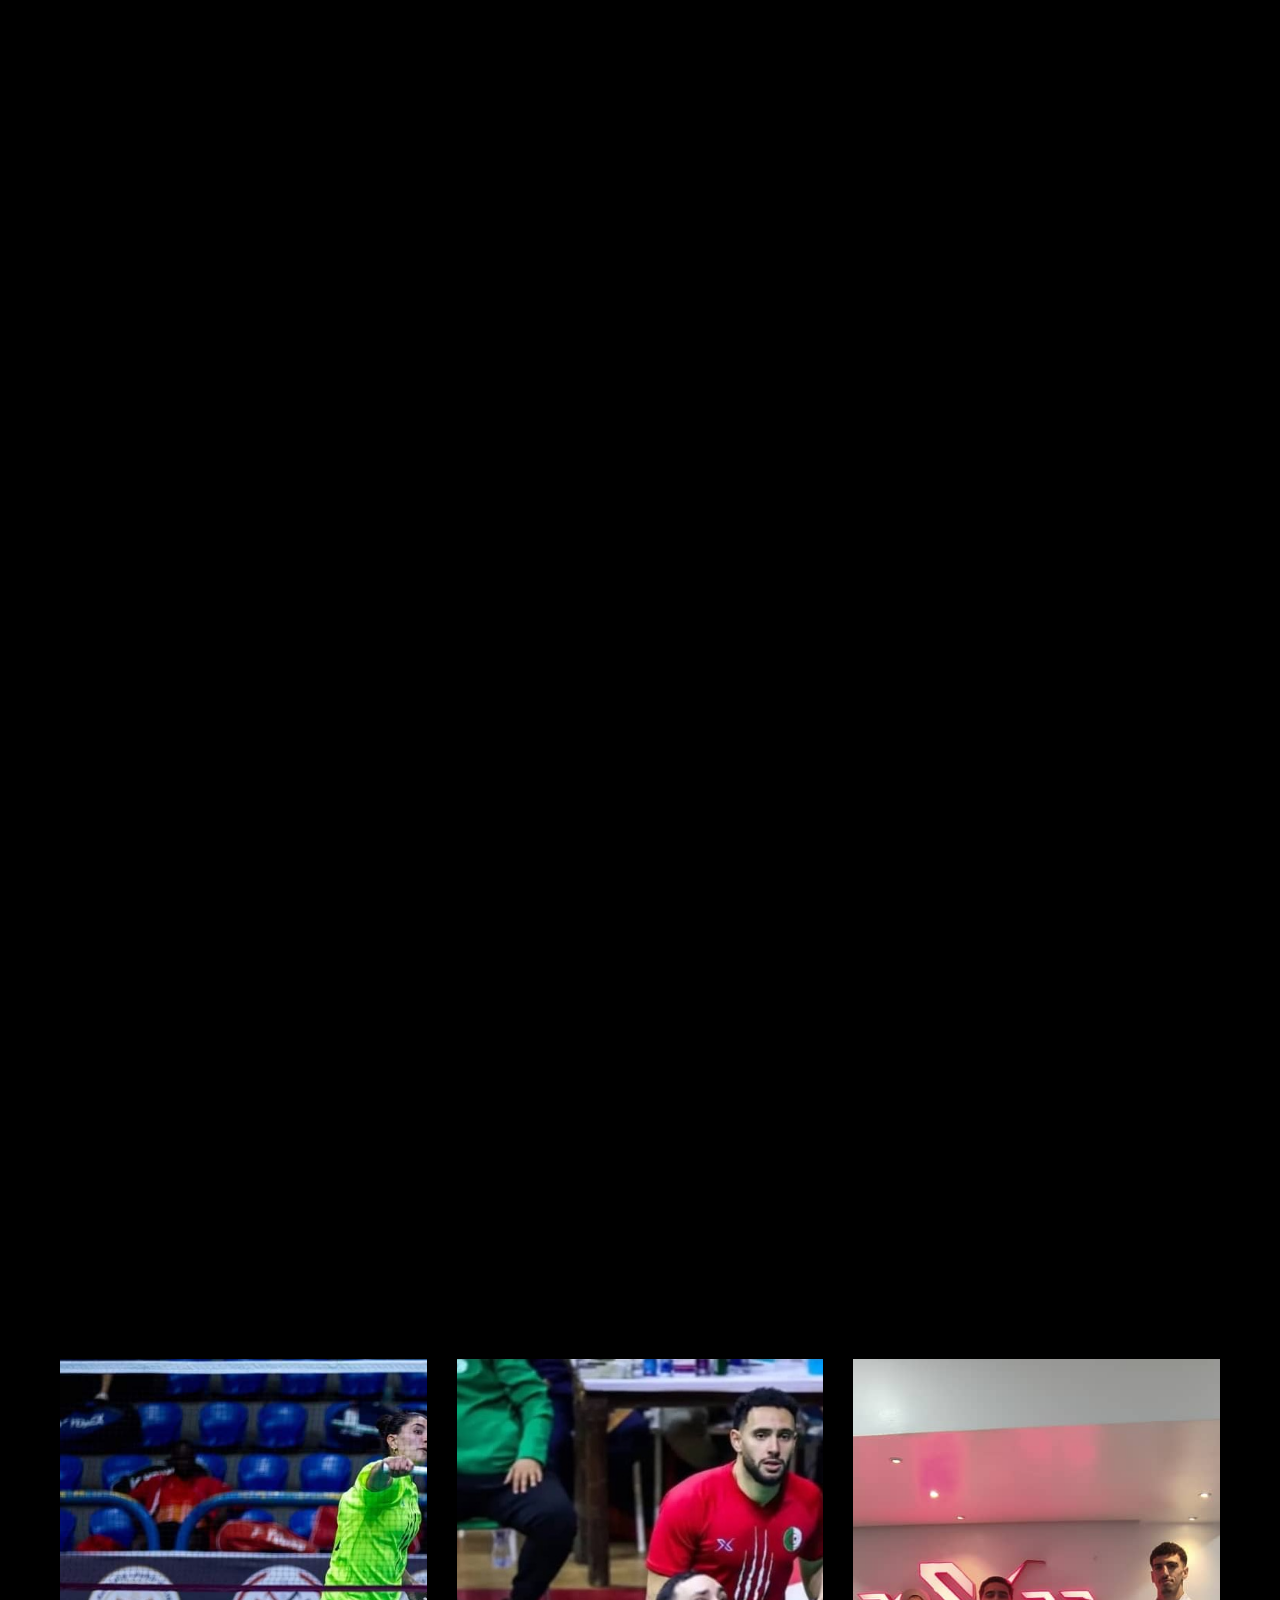
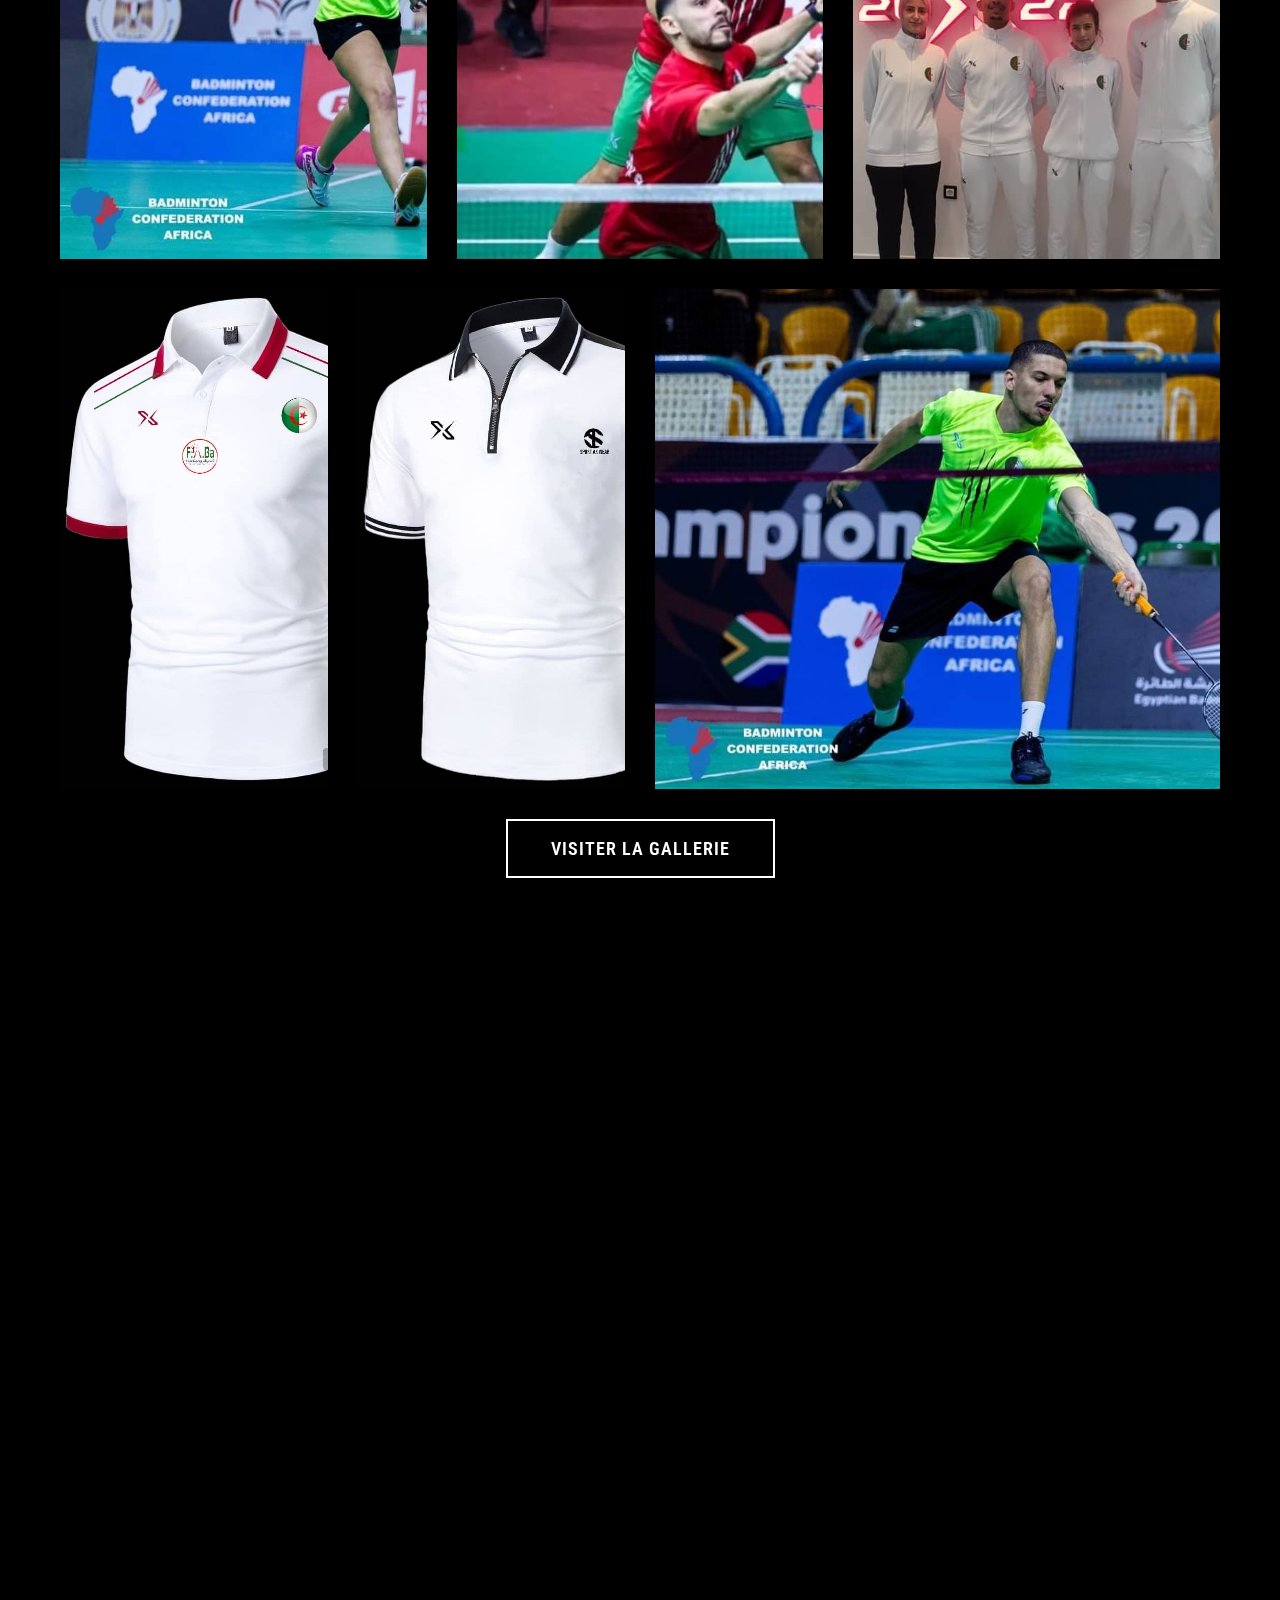
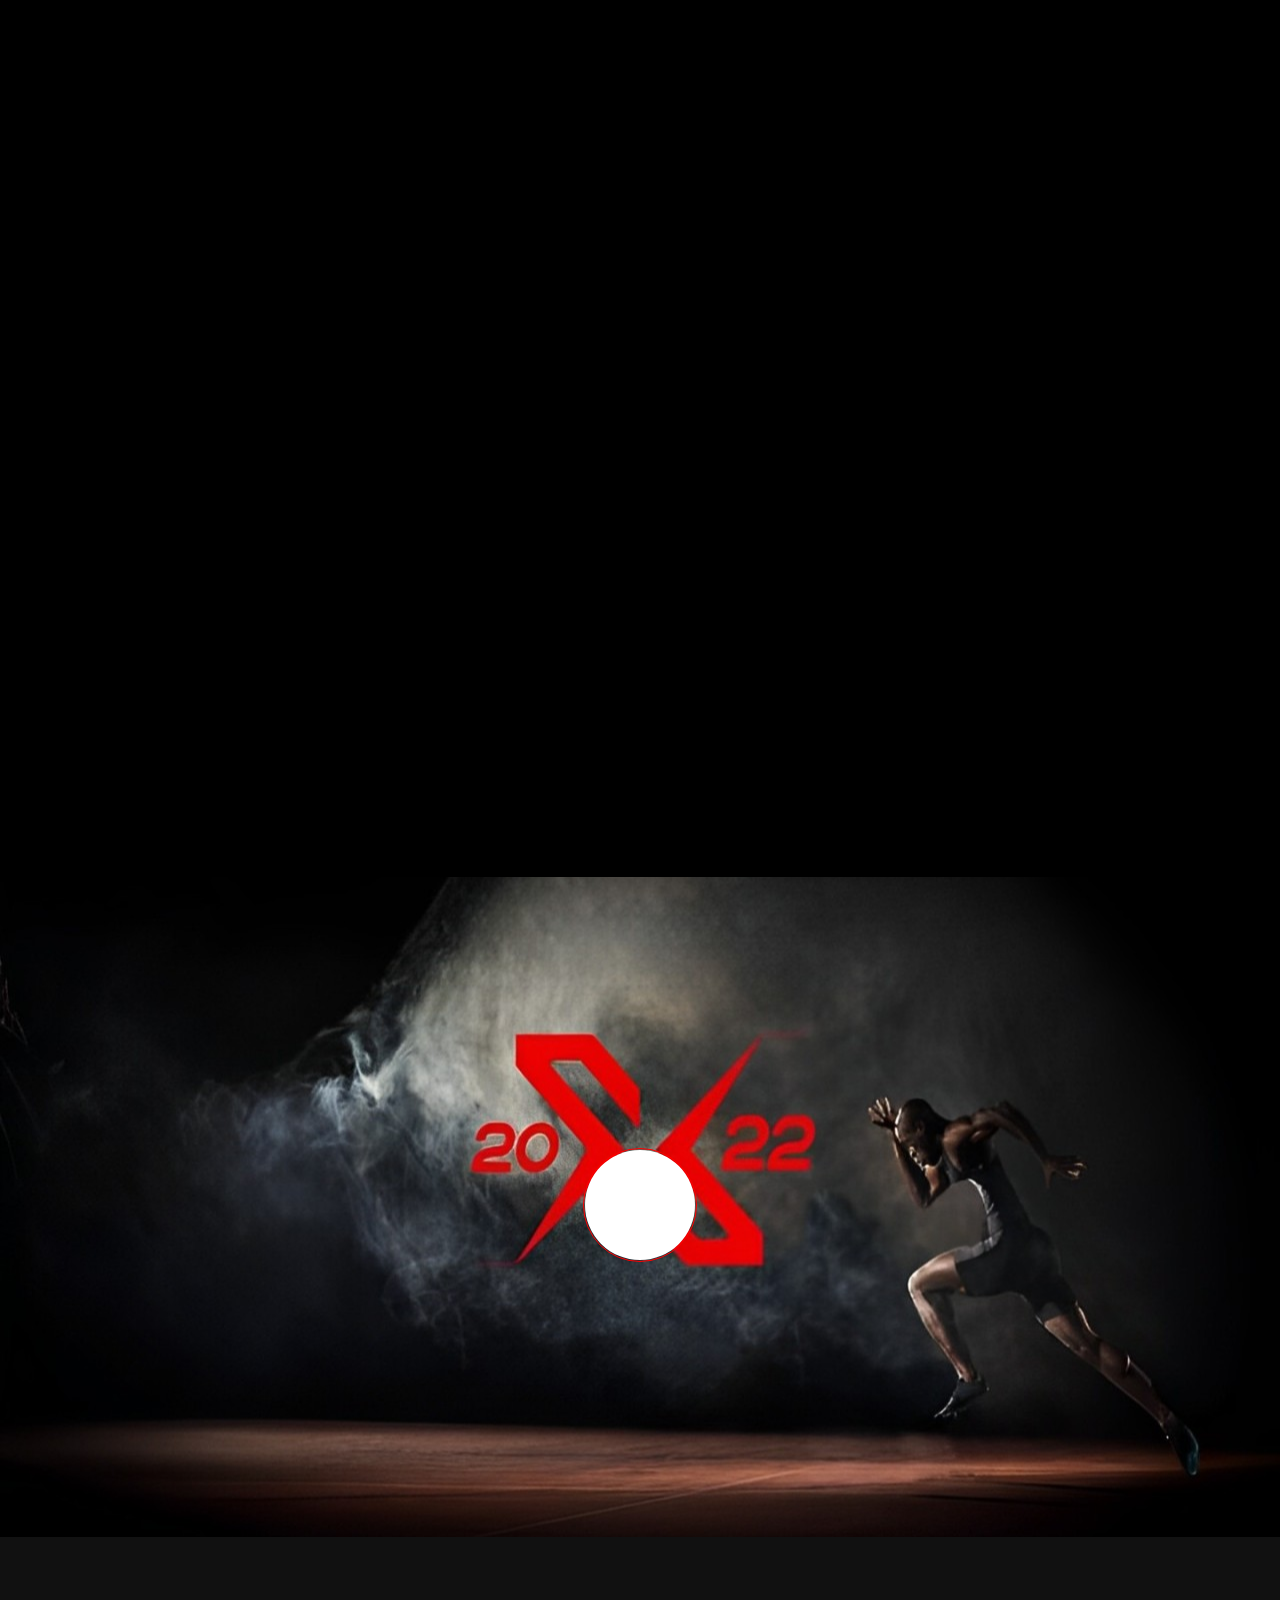
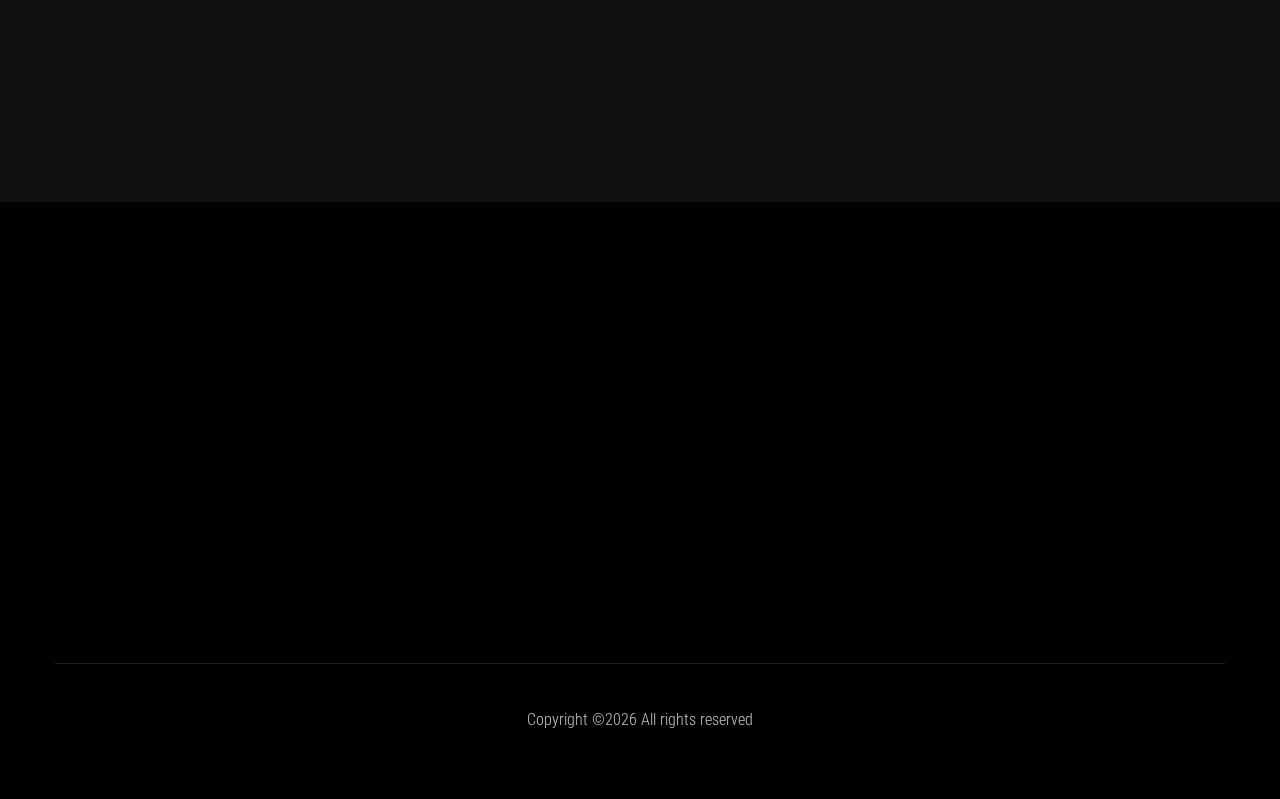
==== commit aa47082a: "[Test] routes" ====
--- a/index.html
+++ b/index.html
@@ -45,17 +45,17 @@
                     <div class="menu-wrapper d-flex align-items-center justify-content-between">
                         <!-- Logo -->
                         <div class="logo">
-                            <a href="index.html"><img src="assets/img/logo/logo-transparent-sml.png" alt=""></a>
+                            <a href="/"><img src="assets/img/logo/logo-transparent-sml.png" alt=""></a>
                         </div>
                         <!-- Main-menu -->
                         <div class="main-menu f-right d-none d-lg-block">
                             <nav>
                                 <ul id="navigation">
-                                    <li><a href="index.html" id="index-accueil-js">Acceuil</a></li>
-                                    <li><a href="about.html" id="index-apropos-js">À propos</a></li>
-                                    <li><a href="services.html" id="index-services-js">Services</a></li>
-                                    <li><a href="partenaires.html" id="index-partenaires-js">Partenaires</a></li>
-                                    <li><a href="gallery.html" id="index-gallerie-js">Gallerie</a></li>
+                                    <li><a href="/" id="index-accueil-js">Acceuil</a></li>
+                                    <li><a href="/about" id="index-apropos-js">À propos</a></li>
+                                    <li><a href="/services" id="index-services-js">Services</a></li>
+                                    <li><a href="/partenaires" id="index-partenaires-js">Partenaires</a></li>
+                                    <li><a href="/gallery" id="index-gallerie-js">Gallerie</a></li>
                                     <!--<li><a href="blog.html">Blog</a>
                                         <ul class="submenu">
                                             <li><a href="blog.html">Blog</a></li>
@@ -63,13 +63,13 @@
                                             <li><a href="elements.html">Elements</a></li>
                                         </ul>
                                     </li>-->
-                                    <li><a href="contact.html" id="index-contact-js">Contact</a></li>
+                                    <li><a href="/contact" id="index-contact-js">Contact</a></li>
                                 </ul>
                             </nav>
                         </div>          
                         <!-- Header-btn -->
                         <div class="header-btns d-none d-lg-block f-right">
-                           <a href="contact.html" class="btn" id="index-contactn-js">Contactez-nous</a>
+                           <a href="/contact" class="btn" id="index-contactn-js">Contactez-nous</a>
                        </div>
                        <!-- Mobile Menu -->
                        <div class="col-12">
@@ -100,7 +100,7 @@
                                 <span data-animation="fadeInLeft" data-delay="0.1s">Sport Ax Wear</span><br>
                                 <h2 id="index-subtitle-js" data-animation="fadeInLeft" data-delay="0.1s">Distributeur Officiel 20x22</h2>
                                 <h1 data-animation="fadeInLeft" data-delay="0.4s">Feel The Glory</h1>
-                                <a href="gallery.html" id="index-button-js" class="border-btn hero-btn" data-animation="fadeInLeft" data-delay="0.8s">Visiter la gallerie</a>
+                                <a href="/gallery" id="index-button-js" class="border-btn hero-btn" data-animation="fadeInLeft" data-delay="0.8s">Visiter la gallerie</a>
                             </div>
                         </div>
                     </div>
@@ -121,7 +121,7 @@
                                 <div class="topic-content">
                                     <h3 id="index-homme-js">Vêtements pour homme</h3>
                                     <p id="index-hommedesc-js">Découvrez notre collection exclusive de vêtements pour hommes, spécialement conçue pour les clubs de sport et les franchises <br></p>
-                                    <a href="gallery.html" class="border-btn" id="index-hommeb-js">Visiter la gallerie</a>
+                                    <a href="/gallery" class="border-btn" id="index-hommeb-js">Visiter la gallerie</a>
                                 </div>
                             </div>
                         </div>
@@ -135,7 +135,7 @@
                                 <div class="topic-content">
                                     <h3 id="index-femme-js">Vêtements pour femmes</h3>
                                     <p id="index-femmedesc-js">Explorez notre sélection élégante de vêtements pour femmes, conçue pour les clubs de sport et les franchises <br></p>
-                                    <a href="gallery.html" class="btn" id="index-femmeb-js">Visiter la gallerie</a>
+                                    <a href="/gallery" class="btn" id="index-femmeb-js">Visiter la gallerie</a>
                                 </div>
                             </div>
                         </div>
@@ -162,7 +162,7 @@
                             <img src="assets/img/sportaxwear/services/1.jpg" alt="">
                         </div>
                         <div class="cat-cap">
-                            <h5><a href="services.html" id="index-service1-js">Vêtements de Sport Sur Mesure pour Clubs et Franchises</a></h5>
+                            <h5><a href="/services" id="index-service1-js">Vêtements de Sport Sur Mesure pour Clubs et Franchises</a></h5>
                             <p id="index-service1desc-js">Personnalisez le style de votre équipe avec nos vêtements de sport sur mesure, adaptés à chaque club et franchise. Des maillots aux survêtements, nous avons tout ce qu'il vous faut. </p>
                         </div>
                     </div>
@@ -173,7 +173,7 @@
                             <img src="assets/img/sportaxwear/services/2.jpg" alt="">
                         </div>
                         <div class="cat-cap">
-                            <h5><a href="services.html" id="index-service2-js">Gamme Complète de Vêtements pour Hommes, Femmes et Enfants</a></h5>
+                            <h5><a href="/services" id="index-service2-js">Gamme Complète de Vêtements pour Hommes, Femmes et Enfants</a></h5>
                             <p id="index-service2desc-js">Découvrez notre collection de vêtements de sport. Que ce soit pour les hommes, les femmes ou les plus petits, nous proposons une gamme complète de vêtements et accessoires pour tous les âges et toutes les tailles. </p>
                         </div>
                     </div>
@@ -184,7 +184,7 @@
                             <img src="assets/img/sportaxwear/services/3.jpg" alt="">
                         </div>
                         <div class="cat-cap">
-                            <h5><a href="services.html" id="index-service3-js">Solutions Vestimentaires Personnalisées</a></h5>
+                            <h5><a href="/services" id="index-service3-js">Solutions Vestimentaires Personnalisées</a></h5>
                             <p id="index-service3desc-js">Démarquez-vous sur le terrain avec nos solutions vestimentaires personnalisées. Notre approche sur mesure garantit que chaque pièce est confectionnée selon vos spécifications exactes, alliant confort, style et performance. </p>
                         </div>
                     </div>
@@ -197,7 +197,7 @@
                             <img src="assets/img/sportaxwear/services/4.jpg" alt="">
                         </div>
                         <div class="cat-cap">
-                            <h5><a href="services.html" id="index-service4-js">Ligne de Produits Complète</a></h5>
+                            <h5><a href="/services" id="index-service4-js">Ligne de Produits Complète</a></h5>
                             <p id="index-service4desc-js">Explorez notre large gamme de vêtements de sport et d'accessoires, comprenant chaussures, pantalons de jogging, shorts, t-shirts et plus encore. </p>
                         </div>
                     </div>
@@ -208,7 +208,7 @@
                             <img src="assets/img/sportaxwear/services/5.jpg" alt="">
                         </div>
                         <div class="cat-cap">
-                            <h5><a href="services.html" id="index-service5-js">Expertise en Uniformes d'Équipe</a></h5>
+                            <h5><a href="/services" id="index-service5-js">Expertise en Uniformes d'Équipe</a></h5>
                             <p id="index-service5desc-js">Faites confiance à notre expertise en uniformes d'équipe et équipez votre club ou franchise avec des vêtements de sport de qualité professionnelle. Nous proposons des options de personnalisation et de branding d'équipe. </p>
                         </div>
                     </div>
@@ -219,7 +219,7 @@
                             <img src="assets/img/sportaxwear/services/6.jpg" alt="">
                         </div>
                         <div class="cat-cap">
-                            <h5><a href="services.html" id="index-service6-js">Service Personnalisé et Support</a></h5>
+                            <h5><a href="/services" id="index-service6-js">Service Personnalisé et Support</a></h5>
                             <p id="index-service6desc-js">Bénéficiez d'un service exceptionnel de A à Z avec notre équipe dédiée. De la consultation initiale en design à la livraison finale, nous sommes là pour répondre à vos besoins. </p>
                         </div>
                     </div>
@@ -245,7 +245,7 @@
                         <div class="overlay">
                             <div class="overlay-content">
                                 <h3 id="index-badminton1-js">Équipe Nationale de Badmindton, Algérie </h3>
-                                <a href="gallery.html"><i class="ti-plus"></i></a>
+                                <a href="/gallery"><i class="ti-plus"></i></a>
                             </div>
                         </div>
                     </div>
@@ -256,7 +256,7 @@
                         <div class="overlay">
                             <div class="overlay-content">
                                 <h3 id="index-badminton2-js">Équipe Nationale de Badmindton, Algérie </h3>
-                                <a href="gallery.html"><i class="ti-plus"></i></a>
+                                <a href="/gallery"><i class="ti-plus"></i></a>
                             </div>
                         </div>
                     </div>
@@ -267,7 +267,7 @@
                         <div class="overlay">
                             <div class="overlay-content">
                                 <h3>Showroom Sport Ax Wear </h3>
-                                <a href="gallery.html"><i class="ti-plus"></i></a>
+                                <a href="/gallery"><i class="ti-plus"></i></a>
                             </div>
                         </div>
                     </div>
@@ -278,7 +278,7 @@
                         <div class="overlay">
                             <div class="overlay-content">
                                 <h3 id="index-tshirt1-js">Modèle T-shirt </h3>
-                                <a href="gallery.html"><i class="ti-plus"></i></a>
+                                <a href="/gallery"><i class="ti-plus"></i></a>
                             </div>
                         </div>
                     </div>
@@ -289,7 +289,7 @@
                         <div class="overlay">
                             <div class="overlay-content">
                                 <h3 id="index-tshirt2-js">Modèle T-shirt </h3>
-                                <a href="gallery.html"><i class="ti-plus"></i></a>
+                                <a href="/gallery"><i class="ti-plus"></i></a>
                             </div>
                         </div>
                     </div>
@@ -300,7 +300,7 @@
                         <div class="overlay">
                             <div class="overlay-content">
                                 <h3 id="index-badminton3-js">Équipe Nationale de Badminton, Algérie</h3>
-                                <a href="gallery.html"><i class="ti-plus"></i></a>
+                                <a href="/gallery"><i class="ti-plus"></i></a>
                             </div>
                         </div>
                     </div>
@@ -309,7 +309,7 @@
         </div>
 
         <div class="text-center">
-            <a href="gallery.html" id="index-gallerieb-js" class="border-btn hero-btn" data-animation="fadeInLeft" data-delay="0.8s">Visiter la gallerie</a>
+            <a href="/gallery" id="index-gallerieb-js" class="border-btn hero-btn" data-animation="fadeInLeft" data-delay="0.8s">Visiter la gallerie</a>
         </div>
     </div>
     <!-- Gallery Area End -->
@@ -510,7 +510,7 @@
                         <p class="mb-40" id="index-apropost2-js">De la tenue de sport haute 
                             performance aux pièces décontractées élégantes, notre collection incarne l'esprit de l'athlétisme 
                             et de la mode, garantissant que vous puissiez performer au mieux, que ce soit sur le terrain ou en dehors.</p>
-                        <a href="contact.html" class="border-btn" id="index-aproposb-js">Contactez-nous</a>
+                        <a href="/contact" class="border-btn" id="index-aproposb-js">Contactez-nous</a>
                     </div>
                 </div>
             </div>
@@ -537,7 +537,7 @@
                             </div>
                             <div class="blog-cap">
                                 <span>Badminton</span>
-                                <h3><a href="partenaires.html" id="index-badmin-js">Équipe Nationale de Badminton, Algérie</a></h3>
+                                <h3><a href="/partenaires" id="index-badmin-js">Équipe Nationale de Badminton, Algérie</a></h3>
                             </div>
                         </div>
                     </div>
@@ -550,7 +550,7 @@
                             </div>
                             <div class="blog-cap">
                                 <span>Handball</span>
-                                <h3><a href="partenaires.html" id="index-csacsb-js">CSACSB Bir Mourad Raïs</a></h3>
+                                <h3><a href="/partenaires" id="index-csacsb-js">CSACSB Bir Mourad Raïs</a></h3>
                             </div>
                         </div>
                     </div>
@@ -625,7 +625,7 @@
                         <div class="single-footer-caption mb-50 text-center">
                             <!-- logo -->
                             <div class="footer-logo wow fadeInUp" data-wow-duration="1s" data-wow-delay=".2s">
-                                <a href="index.html"><img src="assets/img/logo/logo-transparent-sml.png" alt=""></a>
+                                <a href="/"><img src="assets/img/logo/logo-transparent-sml.png" alt=""></a>
                             </div>
                             <!-- Menu -->
                             <!-- Header Start -->
@@ -636,12 +636,12 @@
                                         <div class="main-menu main-menu2 text-center">
                                             <nav>
                                                 <ul>
-                                                    <li><a href="index.html" id="index-accueilf-js">Accueil</a></li>
-                                                    <li><a href="about.html" id="index-aproposf-js">À propos</a></li>
-                                                    <li><a href="courses.html" id="index-servicesf-js">Services</a></li>
-                                                    <li><a href="partenaires.html" id="index-partenairesf-js">Partenaires</a></li>
-                                                    <li><a href="gallery.html" id="index-gallerief-js">Gallerie</a></li>
-                                                    <li><a href="contact.html" id="index-contactf-js">Contact</a></li>
+                                                    <li><a href="/" id="index-accueilf-js">Accueil</a></li>
+                                                    <li><a href="/about" id="index-aproposf-js">À propos</a></li>
+                                                    <li><a href="/courses" id="index-servicesf-js">Services</a></li>
+                                                    <li><a href="/partenaires" id="index-partenairesf-js">Partenaires</a></li>
+                                                    <li><a href="/gallery" id="index-gallerief-js">Gallerie</a></li>
+                                                    <li><a href="/contact" id="index-contactf-js">Contact</a></li>
                                                 </ul>
                                             </nav>
                                         </div>   
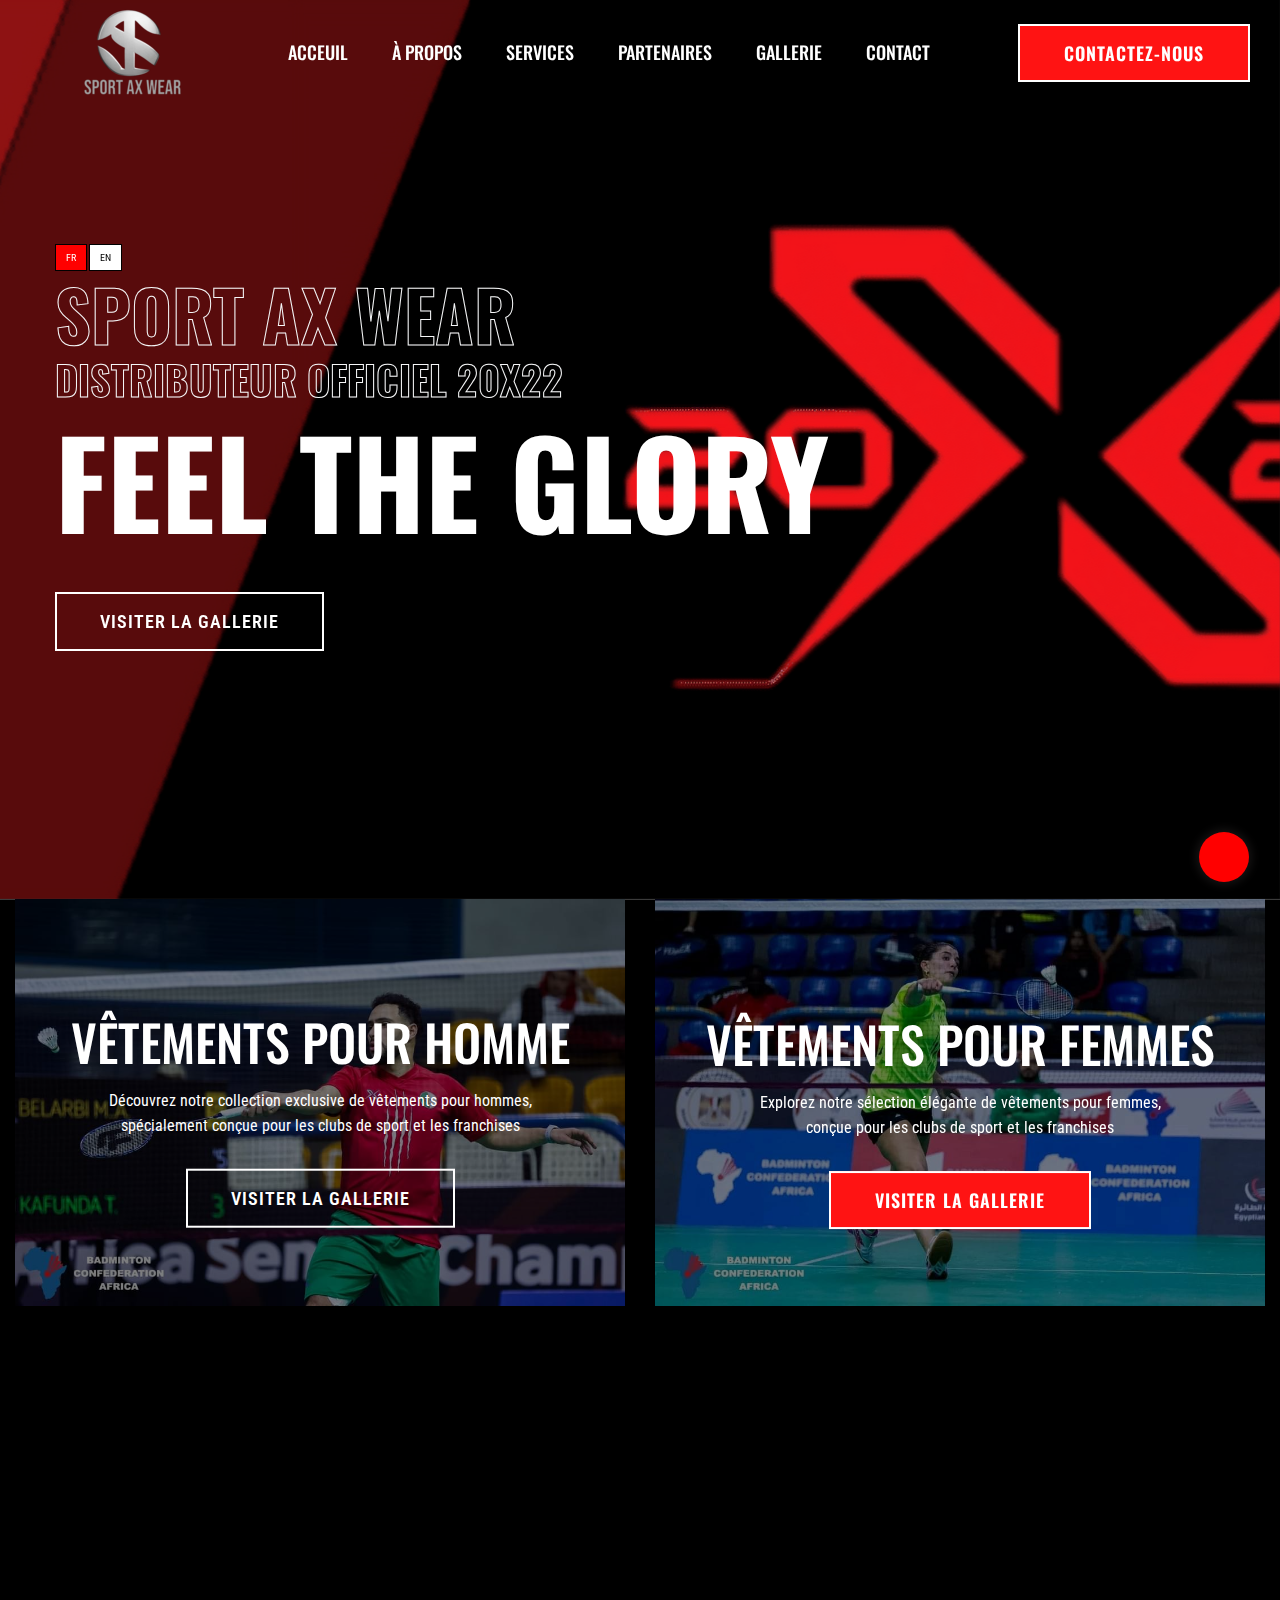
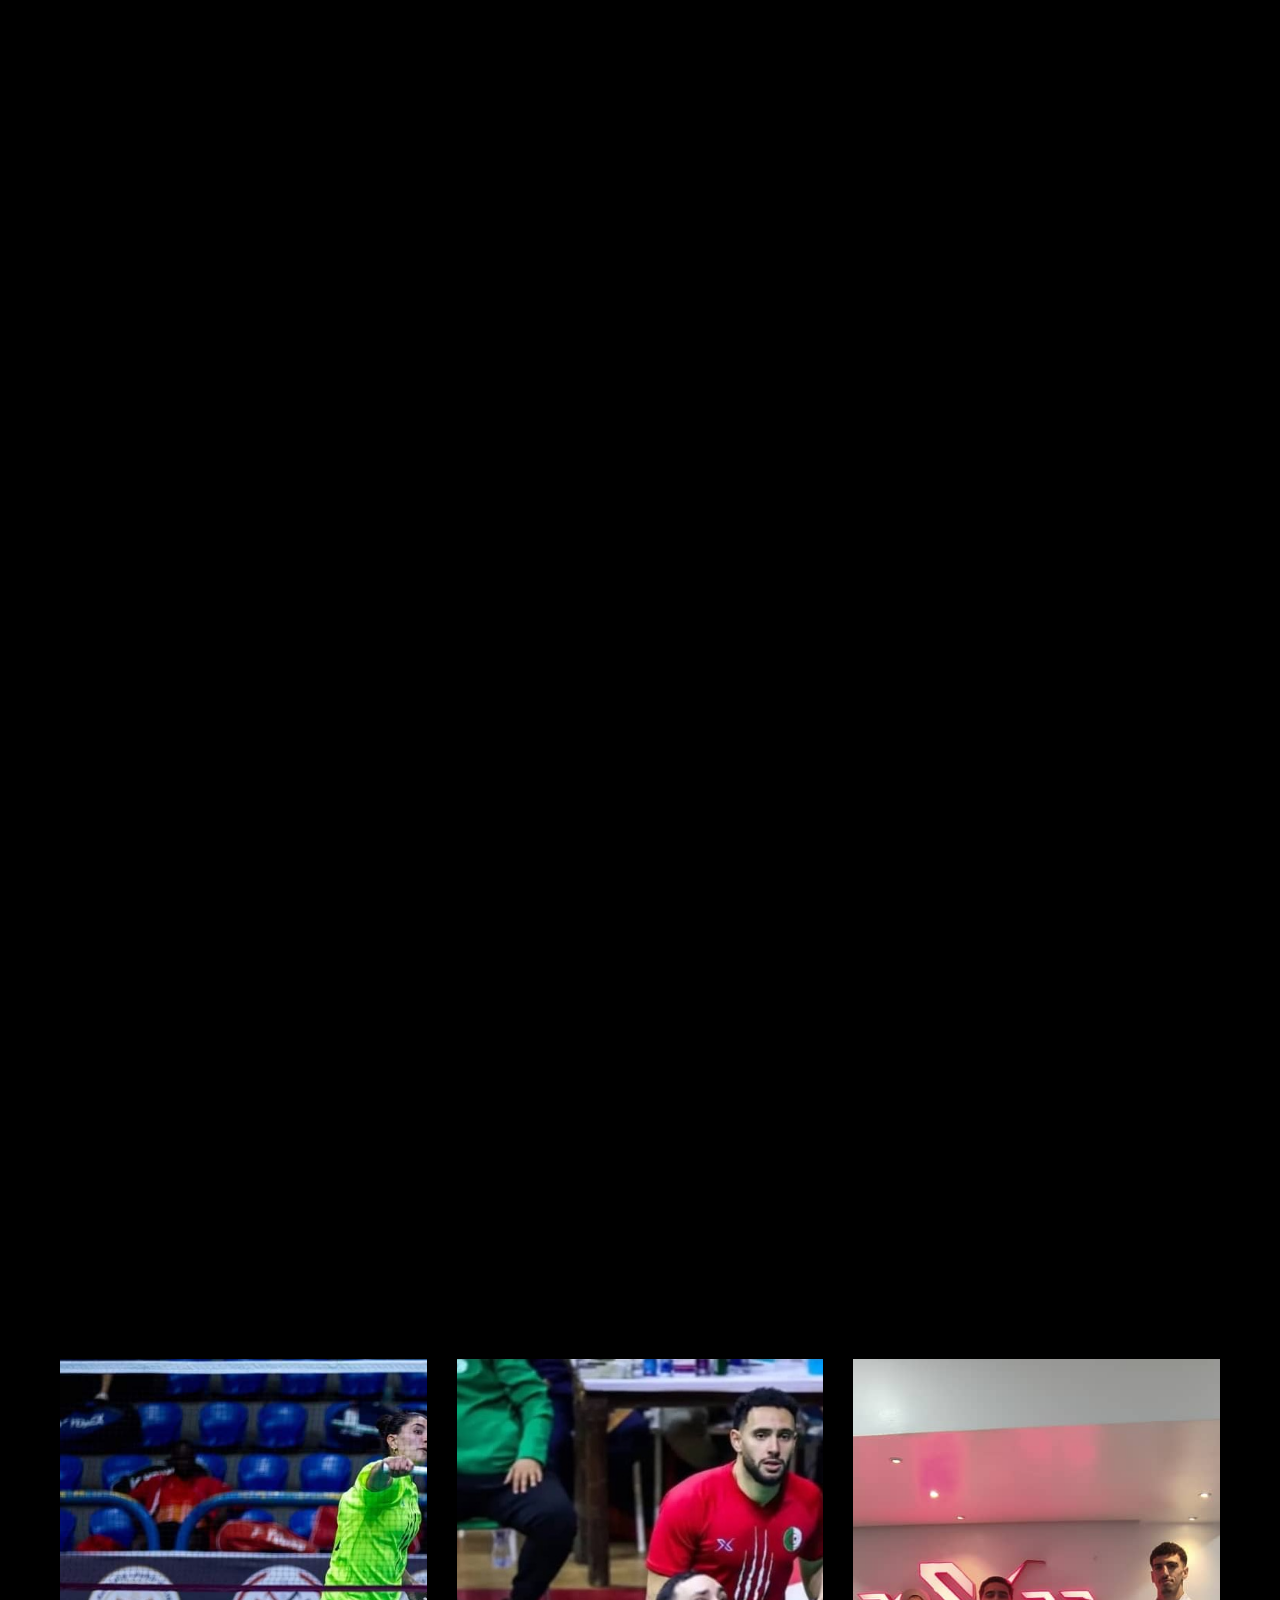
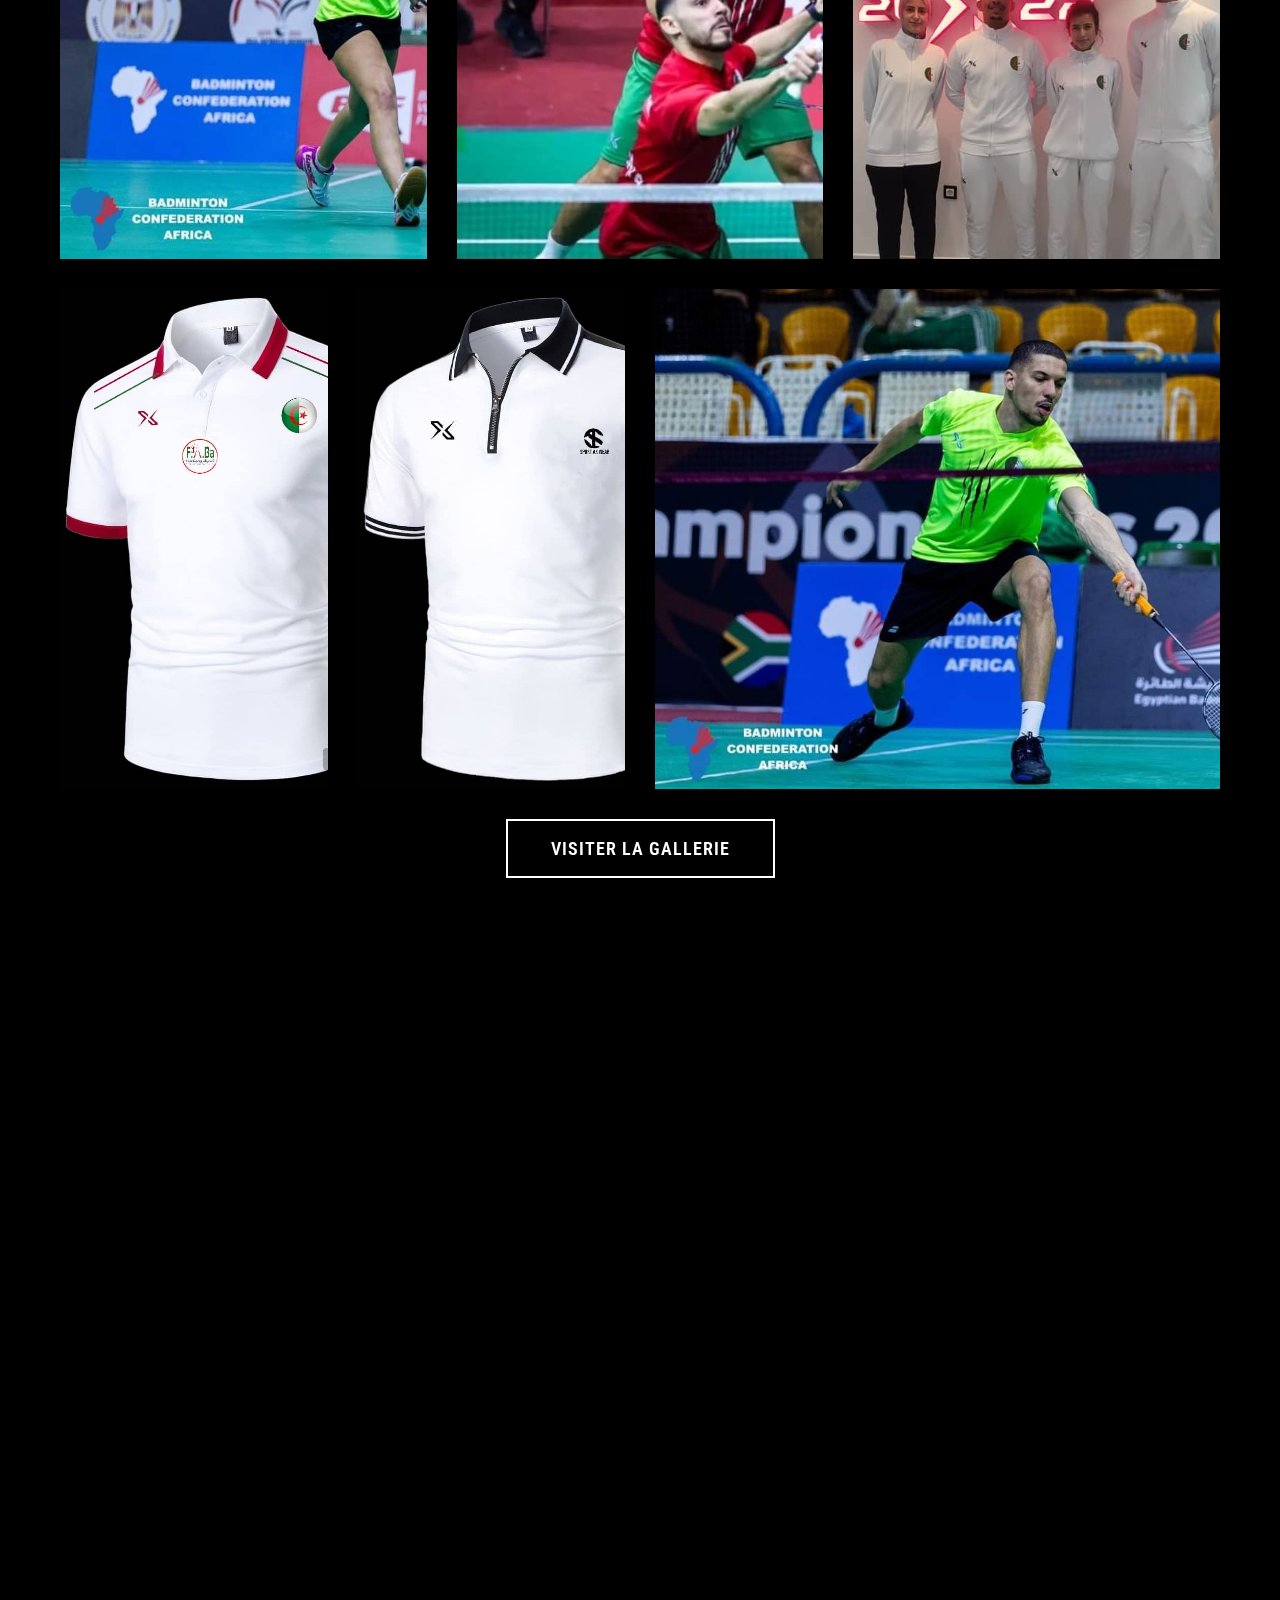
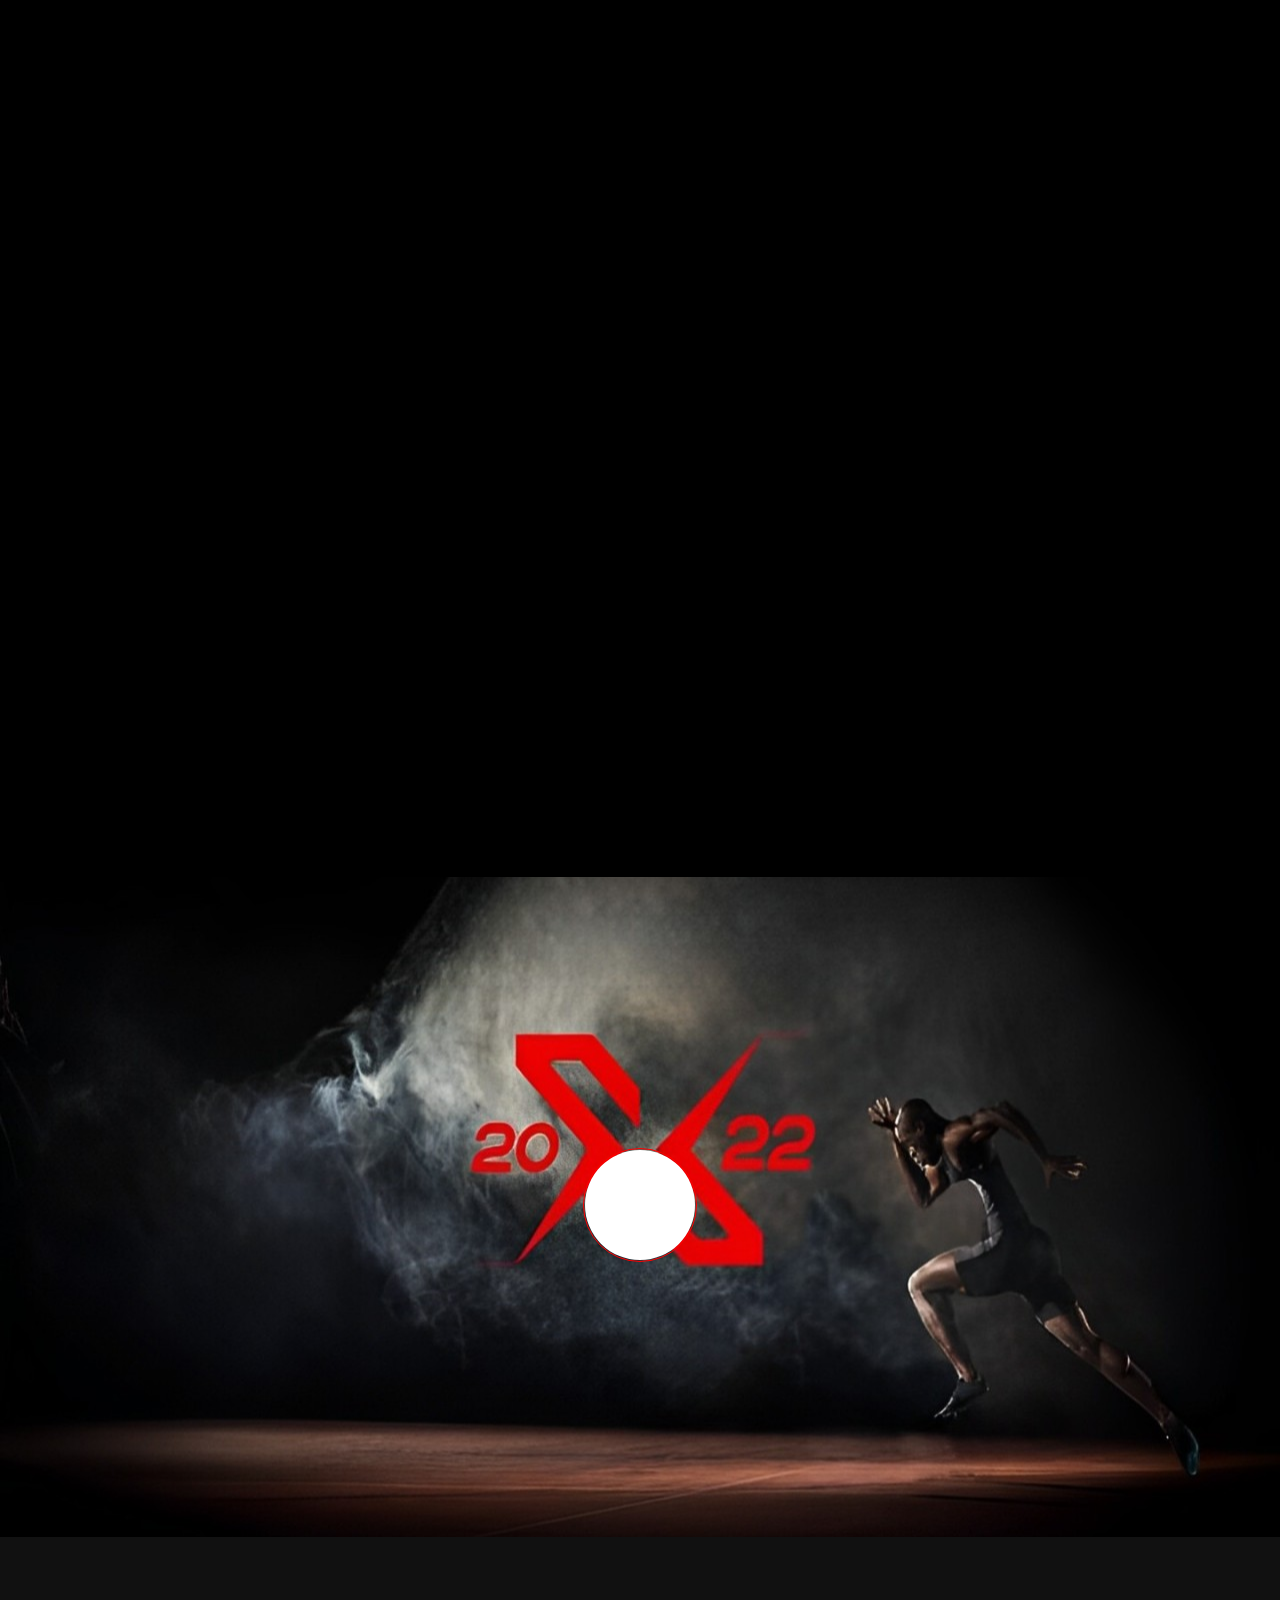
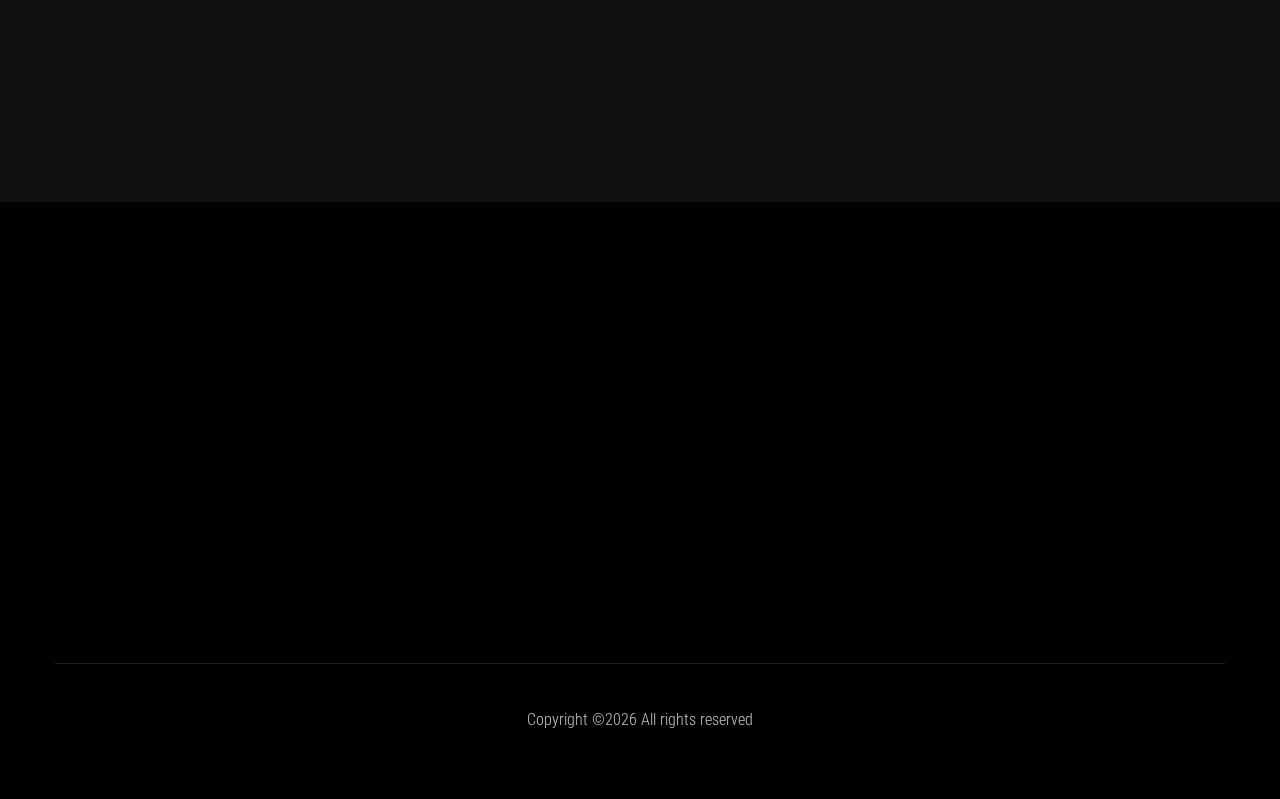
==== commit f2a7728d: "[Test] routes" ====
--- a/index.html
+++ b/index.html
@@ -52,7 +52,7 @@
                             <nav>
                                 <ul id="navigation">
                                     <li><a href="/" id="index-accueil-js">Acceuil</a></li>
-                                    <li><a href="/about" id="index-apropos-js">À propos</a></li>
+                                    <li><a href="about" id="index-apropos-js">À propos</a></li>
                                     <li><a href="/services" id="index-services-js">Services</a></li>
                                     <li><a href="/partenaires" id="index-partenaires-js">Partenaires</a></li>
                                     <li><a href="/gallery" id="index-gallerie-js">Gallerie</a></li>
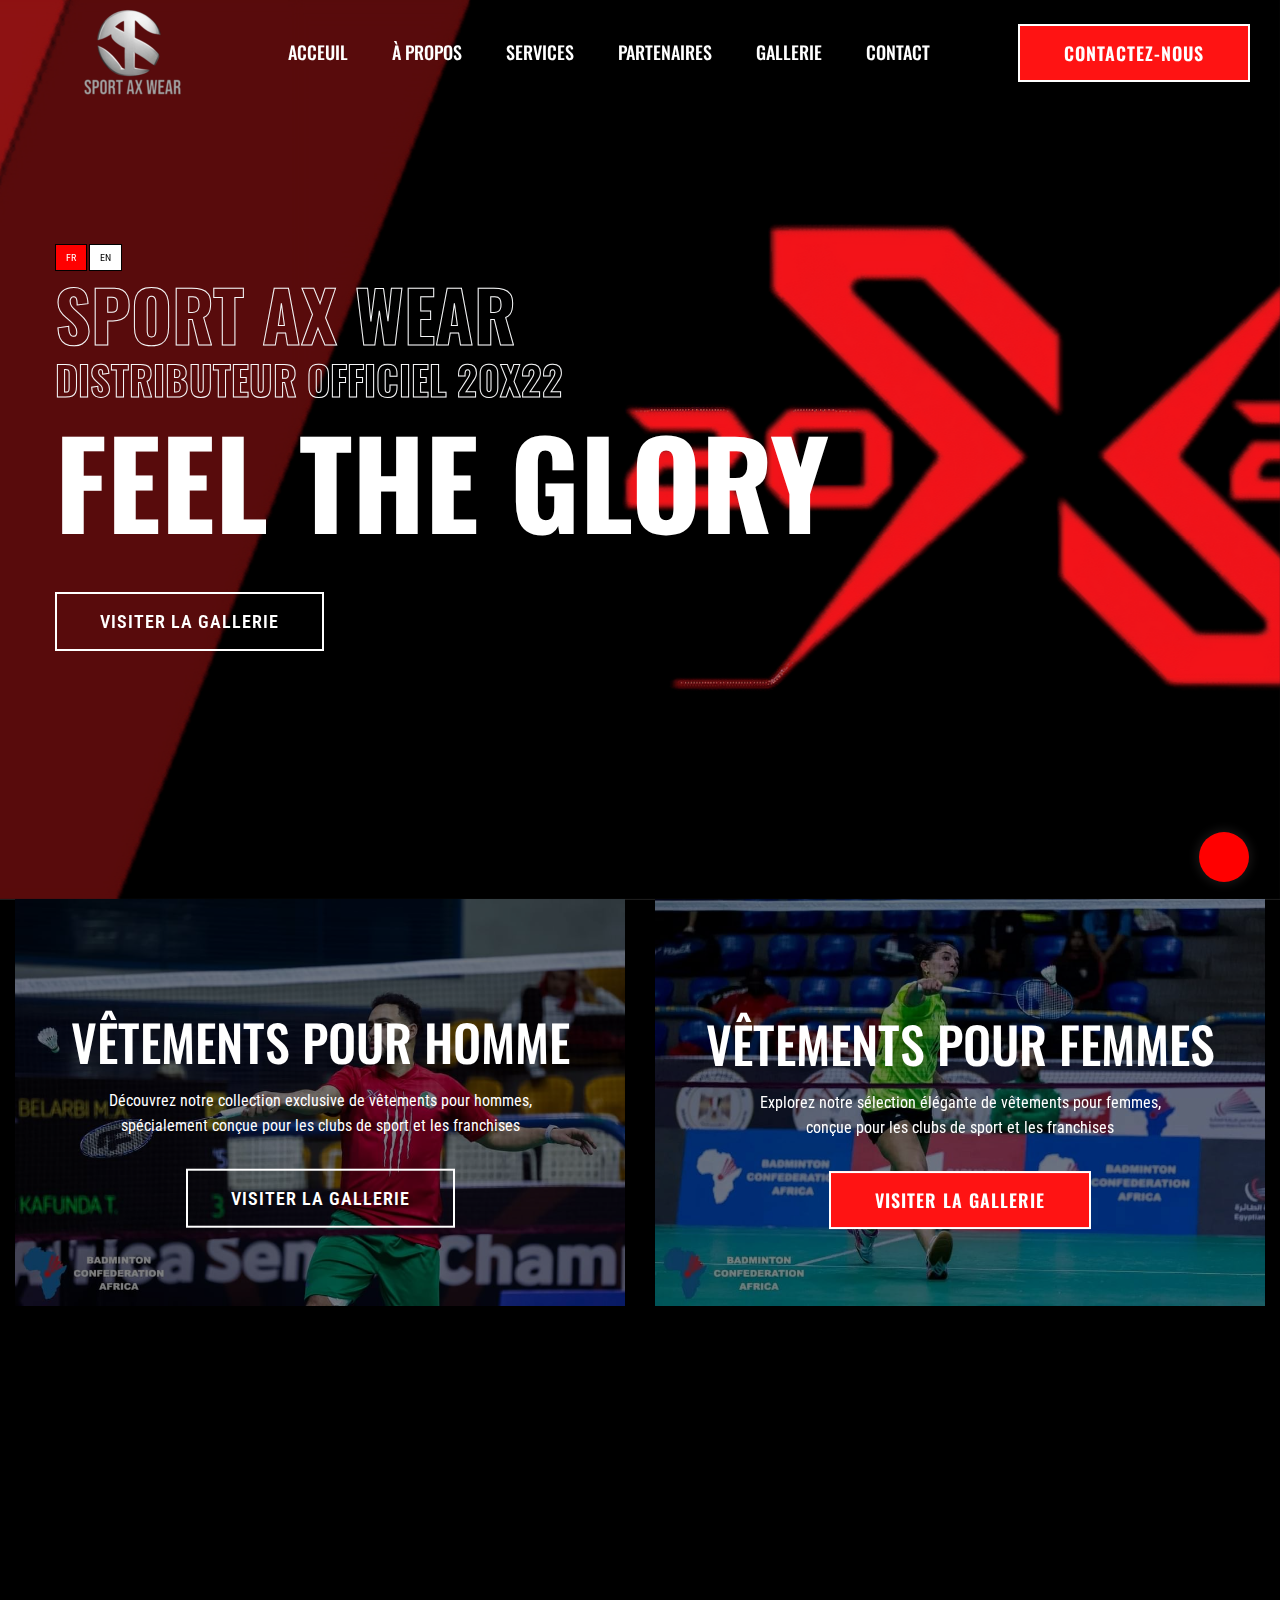
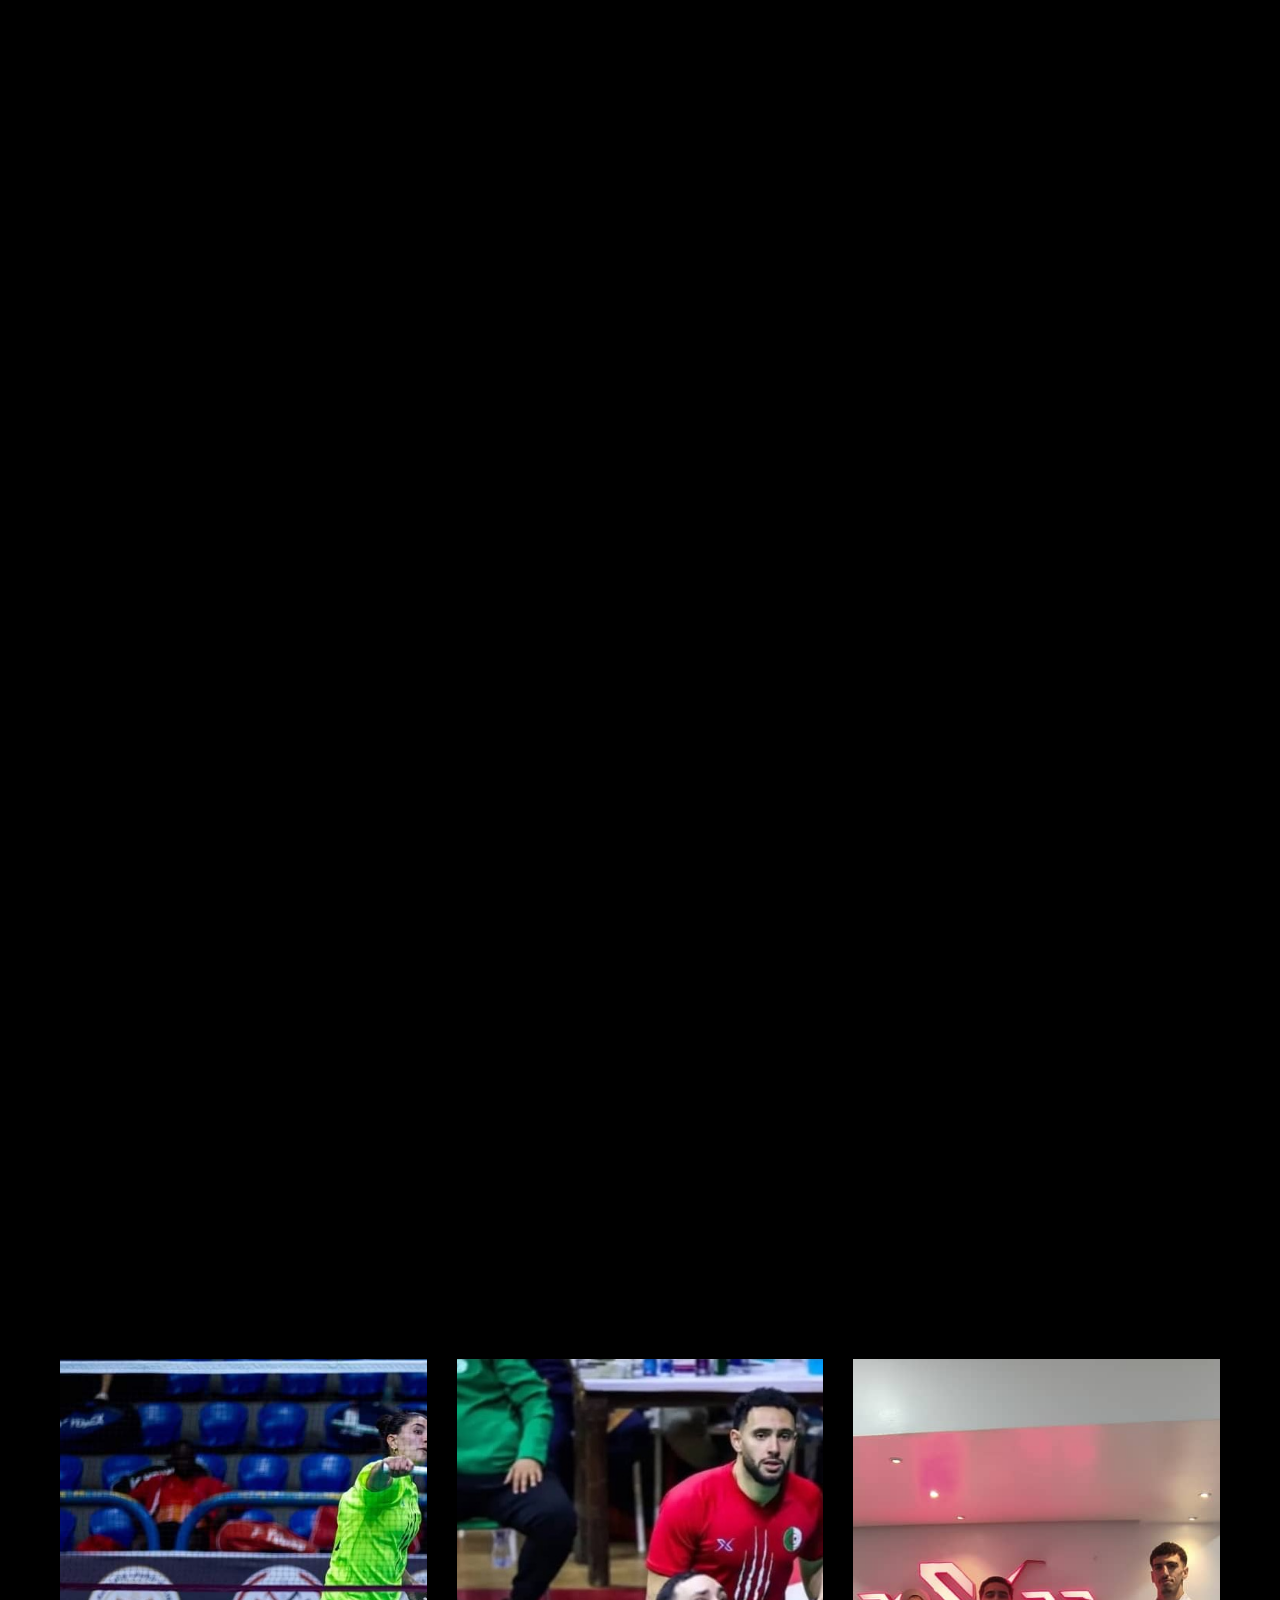
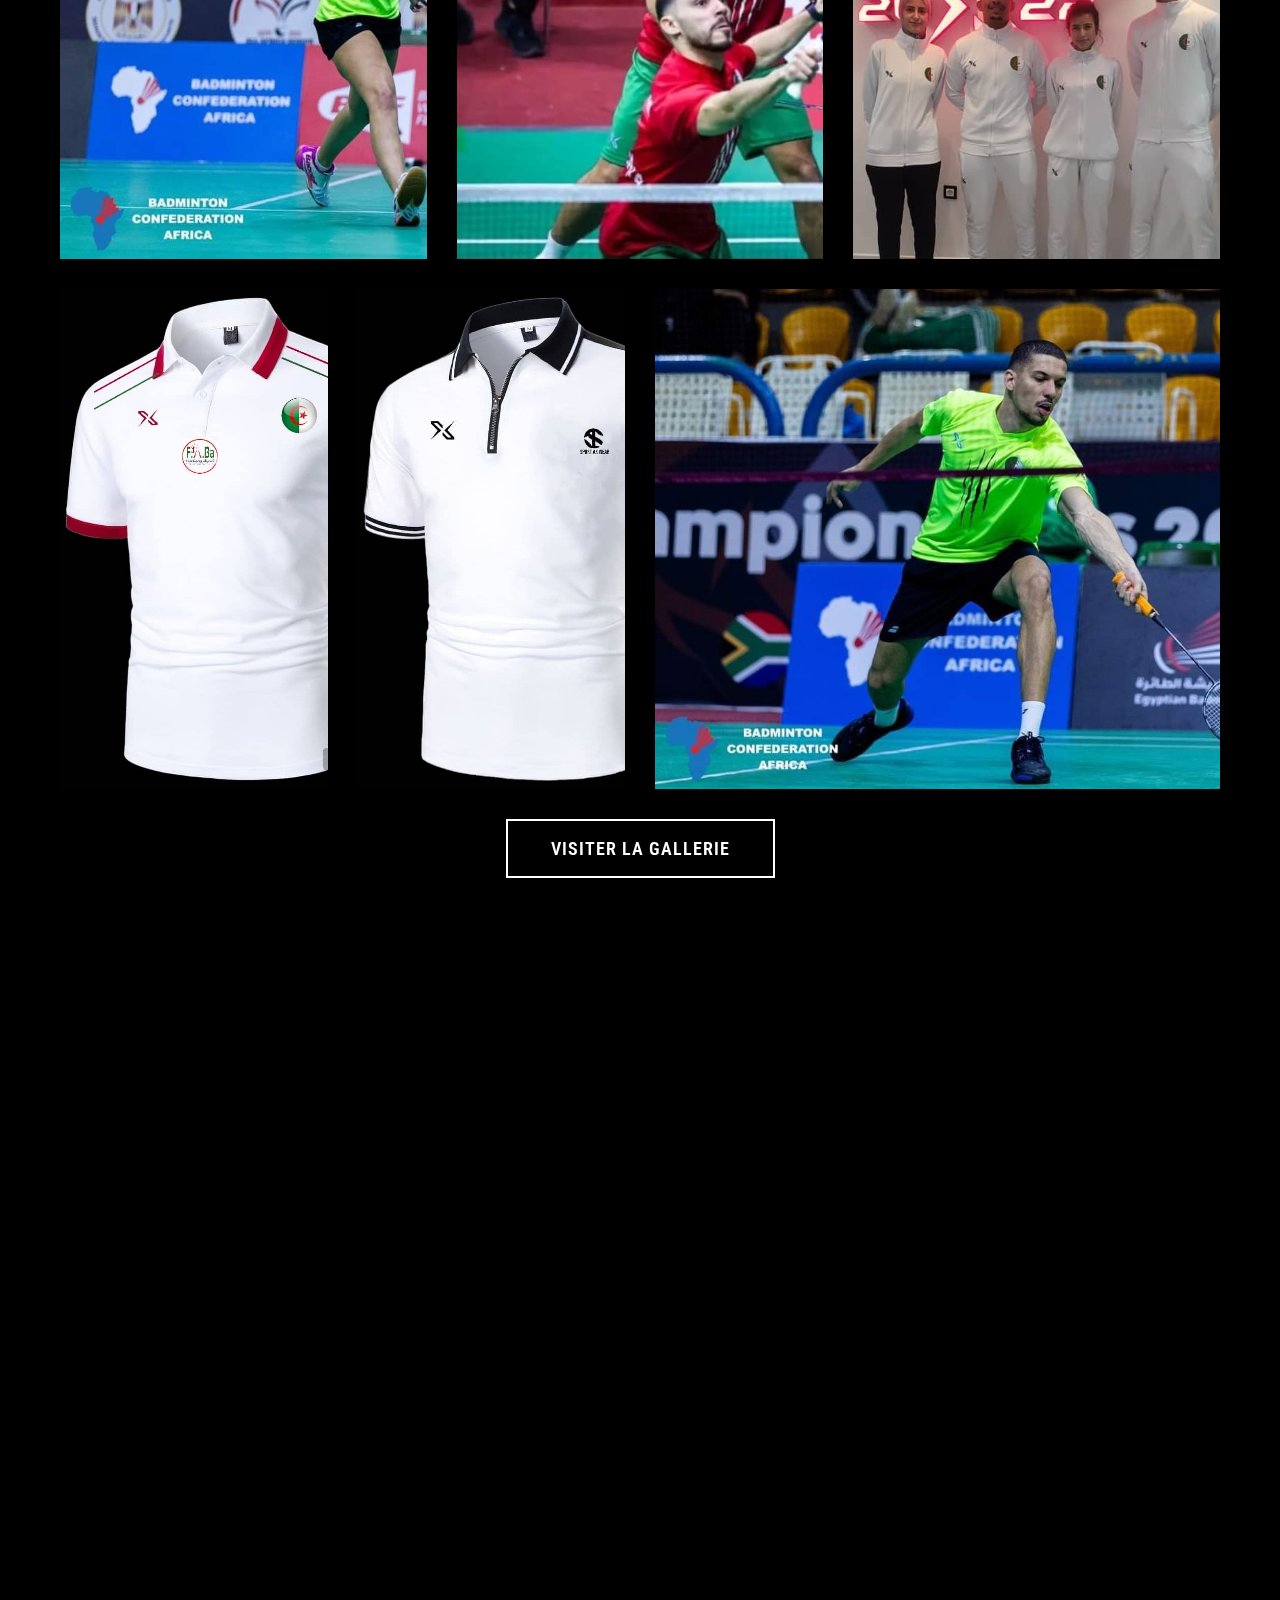
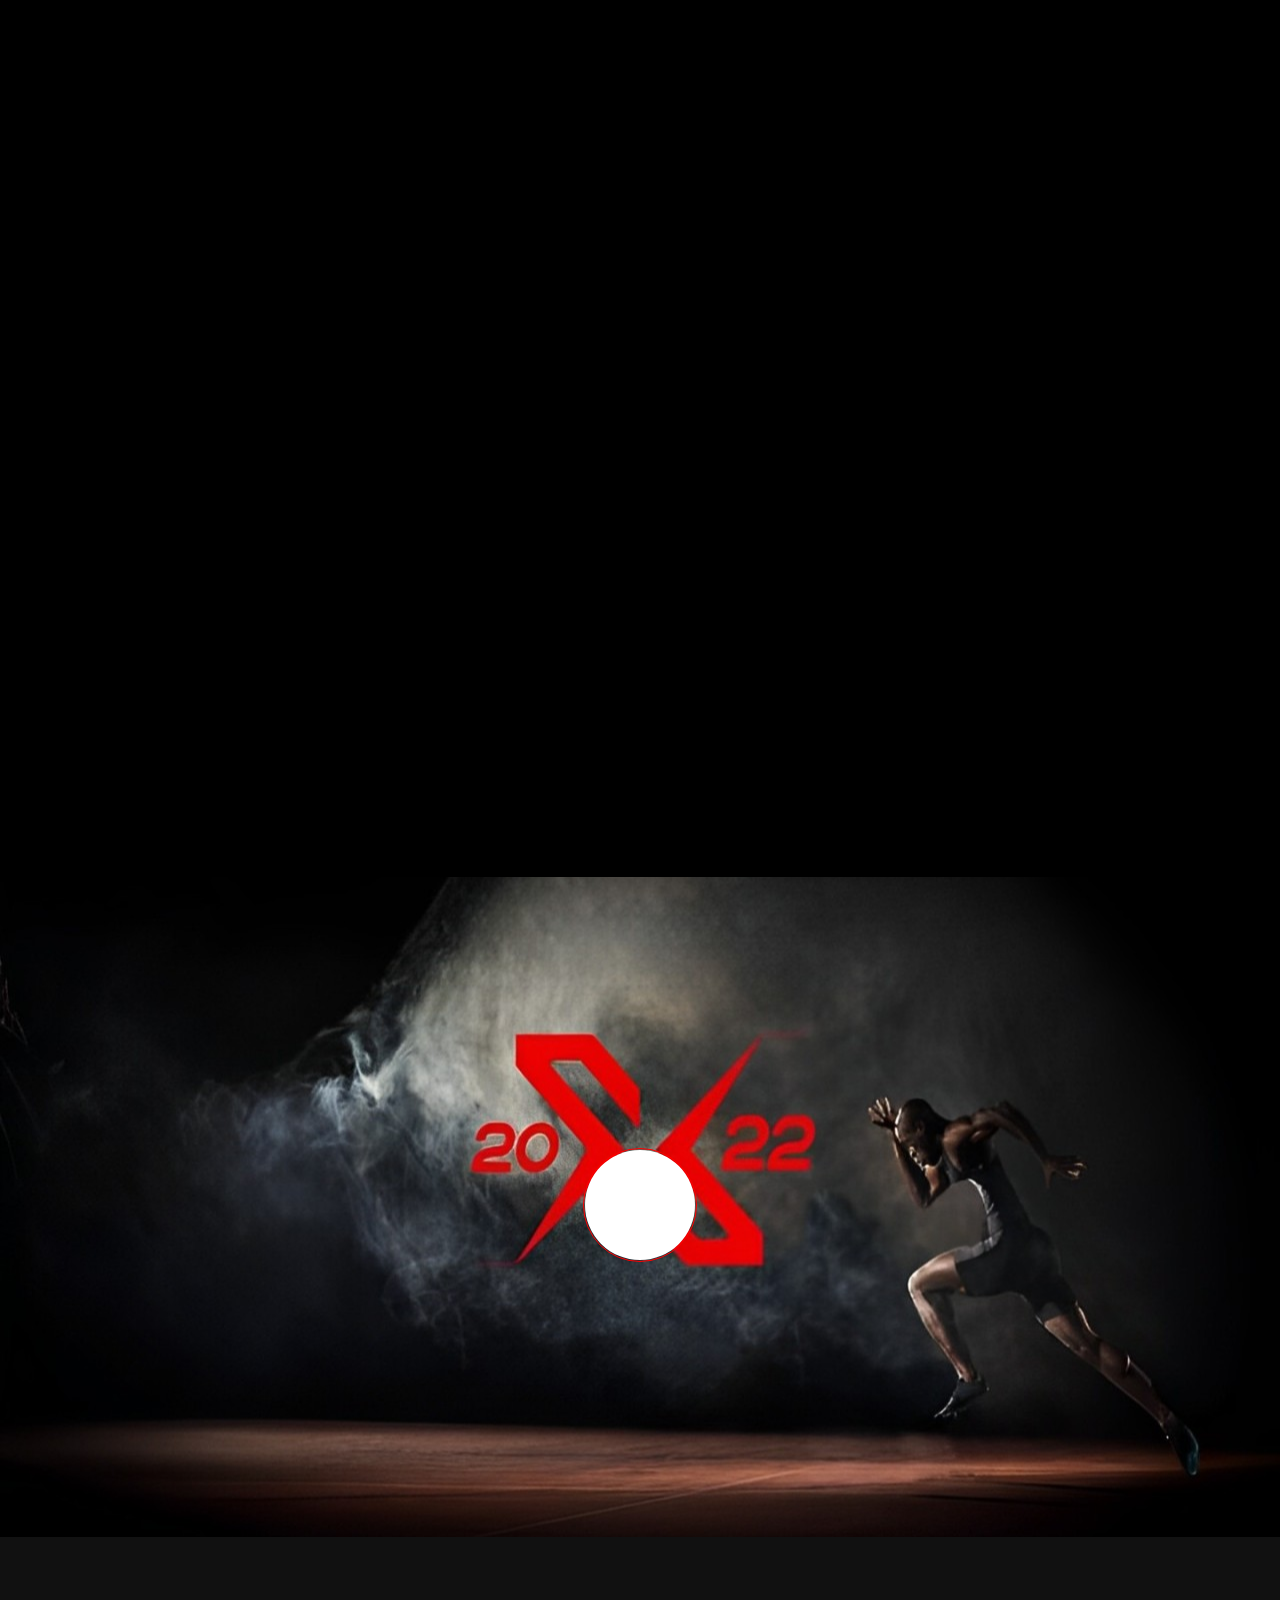
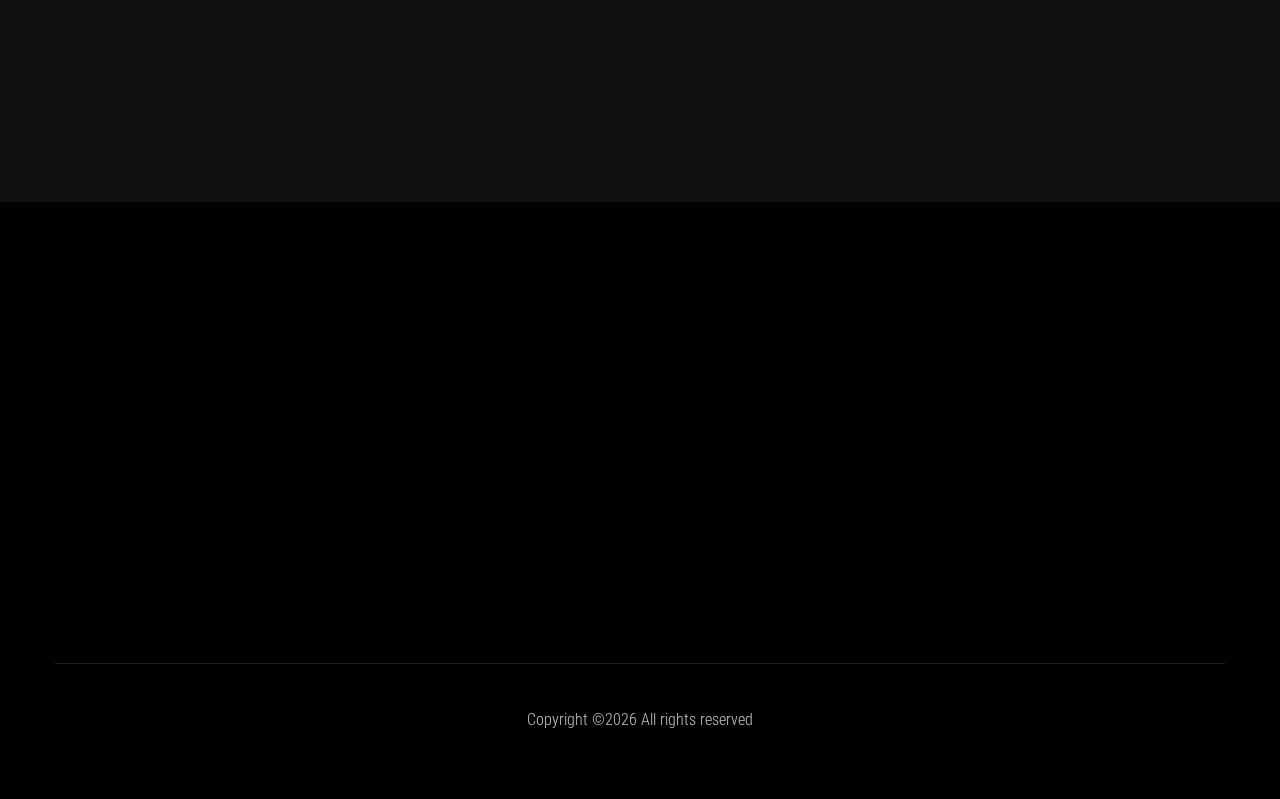
==== commit e1483087: "[Ready] deploy" ====
--- a/index.html
+++ b/index.html
@@ -53,23 +53,23 @@
                                 <ul id="navigation">
                                     <li><a href="/" id="index-accueil-js">Acceuil</a></li>
                                     <li><a href="about" id="index-apropos-js">À propos</a></li>
-                                    <li><a href="/services" id="index-services-js">Services</a></li>
-                                    <li><a href="/partenaires" id="index-partenaires-js">Partenaires</a></li>
-                                    <li><a href="/gallery" id="index-gallerie-js">Gallerie</a></li>
-                                    <!--<li><a href="blog.html">Blog</a>
+                                    <li><a href="services" id="index-services-js">Services</a></li>
+                                    <li><a href="partenaires" id="index-partenaires-js">Partenaires</a></li>
+                                    <li><a href="gallery" id="index-gallerie-js">Gallerie</a></li>
+                                    <!--<li><a href="blog">Blog</a>
                                         <ul class="submenu">
-                                            <li><a href="blog.html">Blog</a></li>
-                                            <li><a href="blog_details.html">Blog Details</a></li>
-                                            <li><a href="elements.html">Elements</a></li>
+                                            <li><a href="blog">Blog</a></li>
+                                            <li><a href="blog_details">Blog Details</a></li>
+                                            <li><a href="elements">Elements</a></li>
                                         </ul>
                                     </li>-->
-                                    <li><a href="/contact" id="index-contact-js">Contact</a></li>
+                                    <li><a href="contact" id="index-contact-js">Contact</a></li>
                                 </ul>
                             </nav>
                         </div>          
                         <!-- Header-btn -->
                         <div class="header-btns d-none d-lg-block f-right">
-                           <a href="/contact" class="btn" id="index-contactn-js">Contactez-nous</a>
+                           <a href="contact" class="btn" id="index-contactn-js">Contactez-nous</a>
                        </div>
                        <!-- Mobile Menu -->
                        <div class="col-12">
@@ -100,7 +100,7 @@
                                 <span data-animation="fadeInLeft" data-delay="0.1s">Sport Ax Wear</span><br>
                                 <h2 id="index-subtitle-js" data-animation="fadeInLeft" data-delay="0.1s">Distributeur Officiel 20x22</h2>
                                 <h1 data-animation="fadeInLeft" data-delay="0.4s">Feel The Glory</h1>
-                                <a href="/gallery" id="index-button-js" class="border-btn hero-btn" data-animation="fadeInLeft" data-delay="0.8s">Visiter la gallerie</a>
+                                <a href="gallery" id="index-button-js" class="border-btn hero-btn" data-animation="fadeInLeft" data-delay="0.8s">Visiter la gallerie</a>
                             </div>
                         </div>
                     </div>
@@ -121,7 +121,7 @@
                                 <div class="topic-content">
                                     <h3 id="index-homme-js">Vêtements pour homme</h3>
                                     <p id="index-hommedesc-js">Découvrez notre collection exclusive de vêtements pour hommes, spécialement conçue pour les clubs de sport et les franchises <br></p>
-                                    <a href="/gallery" class="border-btn" id="index-hommeb-js">Visiter la gallerie</a>
+                                    <a href="gallery" class="border-btn" id="index-hommeb-js">Visiter la gallerie</a>
                                 </div>
                             </div>
                         </div>
@@ -135,7 +135,7 @@
                                 <div class="topic-content">
                                     <h3 id="index-femme-js">Vêtements pour femmes</h3>
                                     <p id="index-femmedesc-js">Explorez notre sélection élégante de vêtements pour femmes, conçue pour les clubs de sport et les franchises <br></p>
-                                    <a href="/gallery" class="btn" id="index-femmeb-js">Visiter la gallerie</a>
+                                    <a href="gallery" class="btn" id="index-femmeb-js">Visiter la gallerie</a>
                                 </div>
                             </div>
                         </div>
@@ -162,7 +162,7 @@
                             <img src="assets/img/sportaxwear/services/1.jpg" alt="">
                         </div>
                         <div class="cat-cap">
-                            <h5><a href="/services" id="index-service1-js">Vêtements de Sport Sur Mesure pour Clubs et Franchises</a></h5>
+                            <h5><a href="services" id="index-service1-js">Vêtements de Sport Sur Mesure pour Clubs et Franchises</a></h5>
                             <p id="index-service1desc-js">Personnalisez le style de votre équipe avec nos vêtements de sport sur mesure, adaptés à chaque club et franchise. Des maillots aux survêtements, nous avons tout ce qu'il vous faut. </p>
                         </div>
                     </div>
@@ -173,7 +173,7 @@
                             <img src="assets/img/sportaxwear/services/2.jpg" alt="">
                         </div>
                         <div class="cat-cap">
-                            <h5><a href="/services" id="index-service2-js">Gamme Complète de Vêtements pour Hommes, Femmes et Enfants</a></h5>
+                            <h5><a href="services" id="index-service2-js">Gamme Complète de Vêtements pour Hommes, Femmes et Enfants</a></h5>
                             <p id="index-service2desc-js">Découvrez notre collection de vêtements de sport. Que ce soit pour les hommes, les femmes ou les plus petits, nous proposons une gamme complète de vêtements et accessoires pour tous les âges et toutes les tailles. </p>
                         </div>
                     </div>
@@ -184,7 +184,7 @@
                             <img src="assets/img/sportaxwear/services/3.jpg" alt="">
                         </div>
                         <div class="cat-cap">
-                            <h5><a href="/services" id="index-service3-js">Solutions Vestimentaires Personnalisées</a></h5>
+                            <h5><a href="services" id="index-service3-js">Solutions Vestimentaires Personnalisées</a></h5>
                             <p id="index-service3desc-js">Démarquez-vous sur le terrain avec nos solutions vestimentaires personnalisées. Notre approche sur mesure garantit que chaque pièce est confectionnée selon vos spécifications exactes, alliant confort, style et performance. </p>
                         </div>
                     </div>
@@ -197,7 +197,7 @@
                             <img src="assets/img/sportaxwear/services/4.jpg" alt="">
                         </div>
                         <div class="cat-cap">
-                            <h5><a href="/services" id="index-service4-js">Ligne de Produits Complète</a></h5>
+                            <h5><a href="services" id="index-service4-js">Ligne de Produits Complète</a></h5>
                             <p id="index-service4desc-js">Explorez notre large gamme de vêtements de sport et d'accessoires, comprenant chaussures, pantalons de jogging, shorts, t-shirts et plus encore. </p>
                         </div>
                     </div>
@@ -208,7 +208,7 @@
                             <img src="assets/img/sportaxwear/services/5.jpg" alt="">
                         </div>
                         <div class="cat-cap">
-                            <h5><a href="/services" id="index-service5-js">Expertise en Uniformes d'Équipe</a></h5>
+                            <h5><a href="services" id="index-service5-js">Expertise en Uniformes d'Équipe</a></h5>
                             <p id="index-service5desc-js">Faites confiance à notre expertise en uniformes d'équipe et équipez votre club ou franchise avec des vêtements de sport de qualité professionnelle. Nous proposons des options de personnalisation et de branding d'équipe. </p>
                         </div>
                     </div>
@@ -219,7 +219,7 @@
                             <img src="assets/img/sportaxwear/services/6.jpg" alt="">
                         </div>
                         <div class="cat-cap">
-                            <h5><a href="/services" id="index-service6-js">Service Personnalisé et Support</a></h5>
+                            <h5><a href="services" id="index-service6-js">Service Personnalisé et Support</a></h5>
                             <p id="index-service6desc-js">Bénéficiez d'un service exceptionnel de A à Z avec notre équipe dédiée. De la consultation initiale en design à la livraison finale, nous sommes là pour répondre à vos besoins. </p>
                         </div>
                     </div>
@@ -245,7 +245,7 @@
                         <div class="overlay">
                             <div class="overlay-content">
                                 <h3 id="index-badminton1-js">Équipe Nationale de Badmindton, Algérie </h3>
-                                <a href="/gallery"><i class="ti-plus"></i></a>
+                                <a href="gallery"><i class="ti-plus"></i></a>
                             </div>
                         </div>
                     </div>
@@ -256,7 +256,7 @@
                         <div class="overlay">
                             <div class="overlay-content">
                                 <h3 id="index-badminton2-js">Équipe Nationale de Badmindton, Algérie </h3>
-                                <a href="/gallery"><i class="ti-plus"></i></a>
+                                <a href="gallery"><i class="ti-plus"></i></a>
                             </div>
                         </div>
                     </div>
@@ -267,7 +267,7 @@
                         <div class="overlay">
                             <div class="overlay-content">
                                 <h3>Showroom Sport Ax Wear </h3>
-                                <a href="/gallery"><i class="ti-plus"></i></a>
+                                <a href="gallery"><i class="ti-plus"></i></a>
                             </div>
                         </div>
                     </div>
@@ -278,7 +278,7 @@
                         <div class="overlay">
                             <div class="overlay-content">
                                 <h3 id="index-tshirt1-js">Modèle T-shirt </h3>
-                                <a href="/gallery"><i class="ti-plus"></i></a>
+                                <a href="gallery"><i class="ti-plus"></i></a>
                             </div>
                         </div>
                     </div>
@@ -289,7 +289,7 @@
                         <div class="overlay">
                             <div class="overlay-content">
                                 <h3 id="index-tshirt2-js">Modèle T-shirt </h3>
-                                <a href="/gallery"><i class="ti-plus"></i></a>
+                                <a href="gallery"><i class="ti-plus"></i></a>
                             </div>
                         </div>
                     </div>
@@ -300,7 +300,7 @@
                         <div class="overlay">
                             <div class="overlay-content">
                                 <h3 id="index-badminton3-js">Équipe Nationale de Badminton, Algérie</h3>
-                                <a href="/gallery"><i class="ti-plus"></i></a>
+                                <a href="gallery"><i class="ti-plus"></i></a>
                             </div>
                         </div>
                     </div>
@@ -309,7 +309,7 @@
         </div>
 
         <div class="text-center">
-            <a href="/gallery" id="index-gallerieb-js" class="border-btn hero-btn" data-animation="fadeInLeft" data-delay="0.8s">Visiter la gallerie</a>
+            <a href="gallery" id="index-gallerieb-js" class="border-btn hero-btn" data-animation="fadeInLeft" data-delay="0.8s">Visiter la gallerie</a>
         </div>
     </div>
     <!-- Gallery Area End -->
@@ -510,7 +510,7 @@
                         <p class="mb-40" id="index-apropost2-js">De la tenue de sport haute 
                             performance aux pièces décontractées élégantes, notre collection incarne l'esprit de l'athlétisme 
                             et de la mode, garantissant que vous puissiez performer au mieux, que ce soit sur le terrain ou en dehors.</p>
-                        <a href="/contact" class="border-btn" id="index-aproposb-js">Contactez-nous</a>
+                        <a href="contact" class="border-btn" id="index-aproposb-js">Contactez-nous</a>
                     </div>
                 </div>
             </div>
@@ -537,7 +537,7 @@
                             </div>
                             <div class="blog-cap">
                                 <span>Badminton</span>
-                                <h3><a href="/partenaires" id="index-badmin-js">Équipe Nationale de Badminton, Algérie</a></h3>
+                                <h3><a href="partenaires" id="index-badmin-js">Équipe Nationale de Badminton, Algérie</a></h3>
                             </div>
                         </div>
                     </div>
@@ -550,7 +550,7 @@
                             </div>
                             <div class="blog-cap">
                                 <span>Handball</span>
-                                <h3><a href="/partenaires" id="index-csacsb-js">CSACSB Bir Mourad Raïs</a></h3>
+                                <h3><a href="partenaires" id="index-csacsb-js">CSACSB Bir Mourad Raïs</a></h3>
                             </div>
                         </div>
                     </div>
@@ -637,11 +637,11 @@
                                             <nav>
                                                 <ul>
                                                     <li><a href="/" id="index-accueilf-js">Accueil</a></li>
-                                                    <li><a href="/about" id="index-aproposf-js">À propos</a></li>
-                                                    <li><a href="/courses" id="index-servicesf-js">Services</a></li>
-                                                    <li><a href="/partenaires" id="index-partenairesf-js">Partenaires</a></li>
-                                                    <li><a href="/gallery" id="index-gallerief-js">Gallerie</a></li>
-                                                    <li><a href="/contact" id="index-contactf-js">Contact</a></li>
+                                                    <li><a href="about" id="index-aproposf-js">À propos</a></li>
+                                                    <li><a href="courses" id="index-servicesf-js">Services</a></li>
+                                                    <li><a href="partenaires" id="index-partenairesf-js">Partenaires</a></li>
+                                                    <li><a href="gallery" id="index-gallerief-js">Gallerie</a></li>
+                                                    <li><a href="contact" id="index-contactf-js">Contact</a></li>
                                                 </ul>
                                             </nav>
                                         </div>   
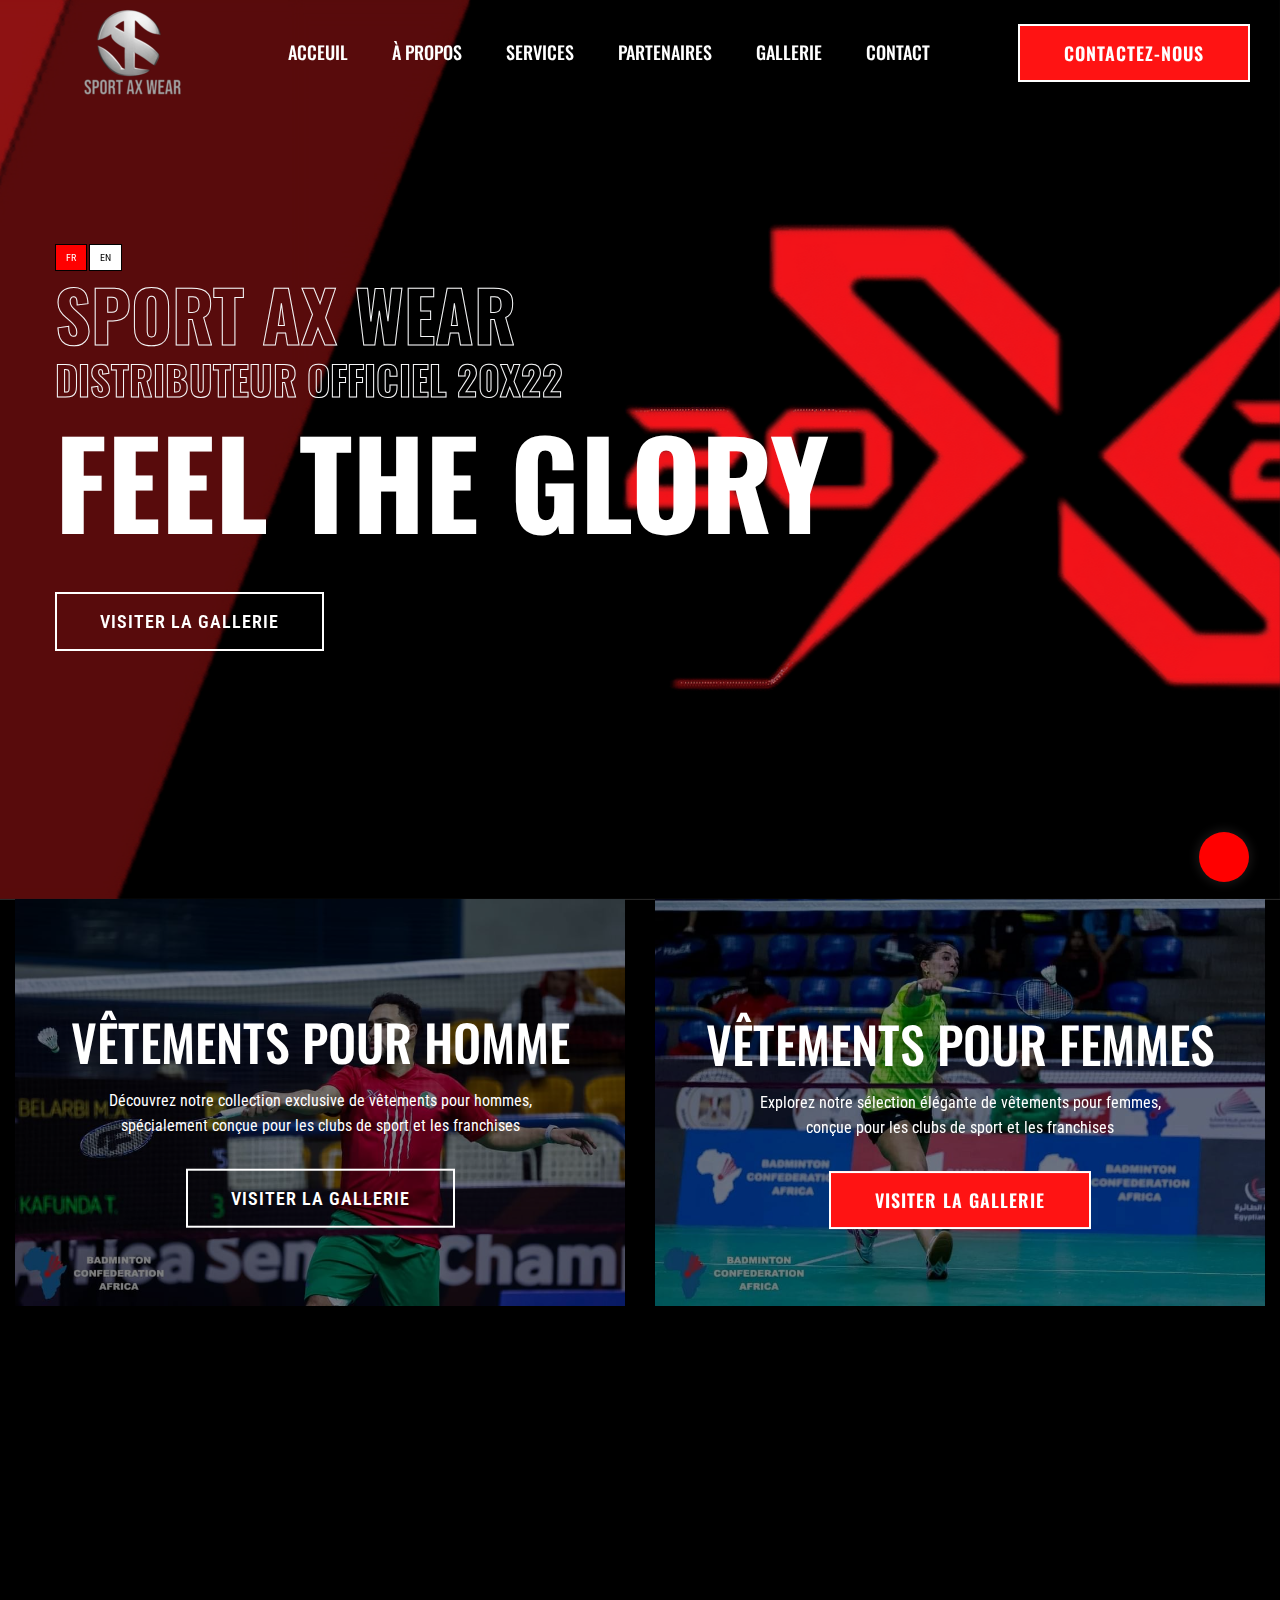
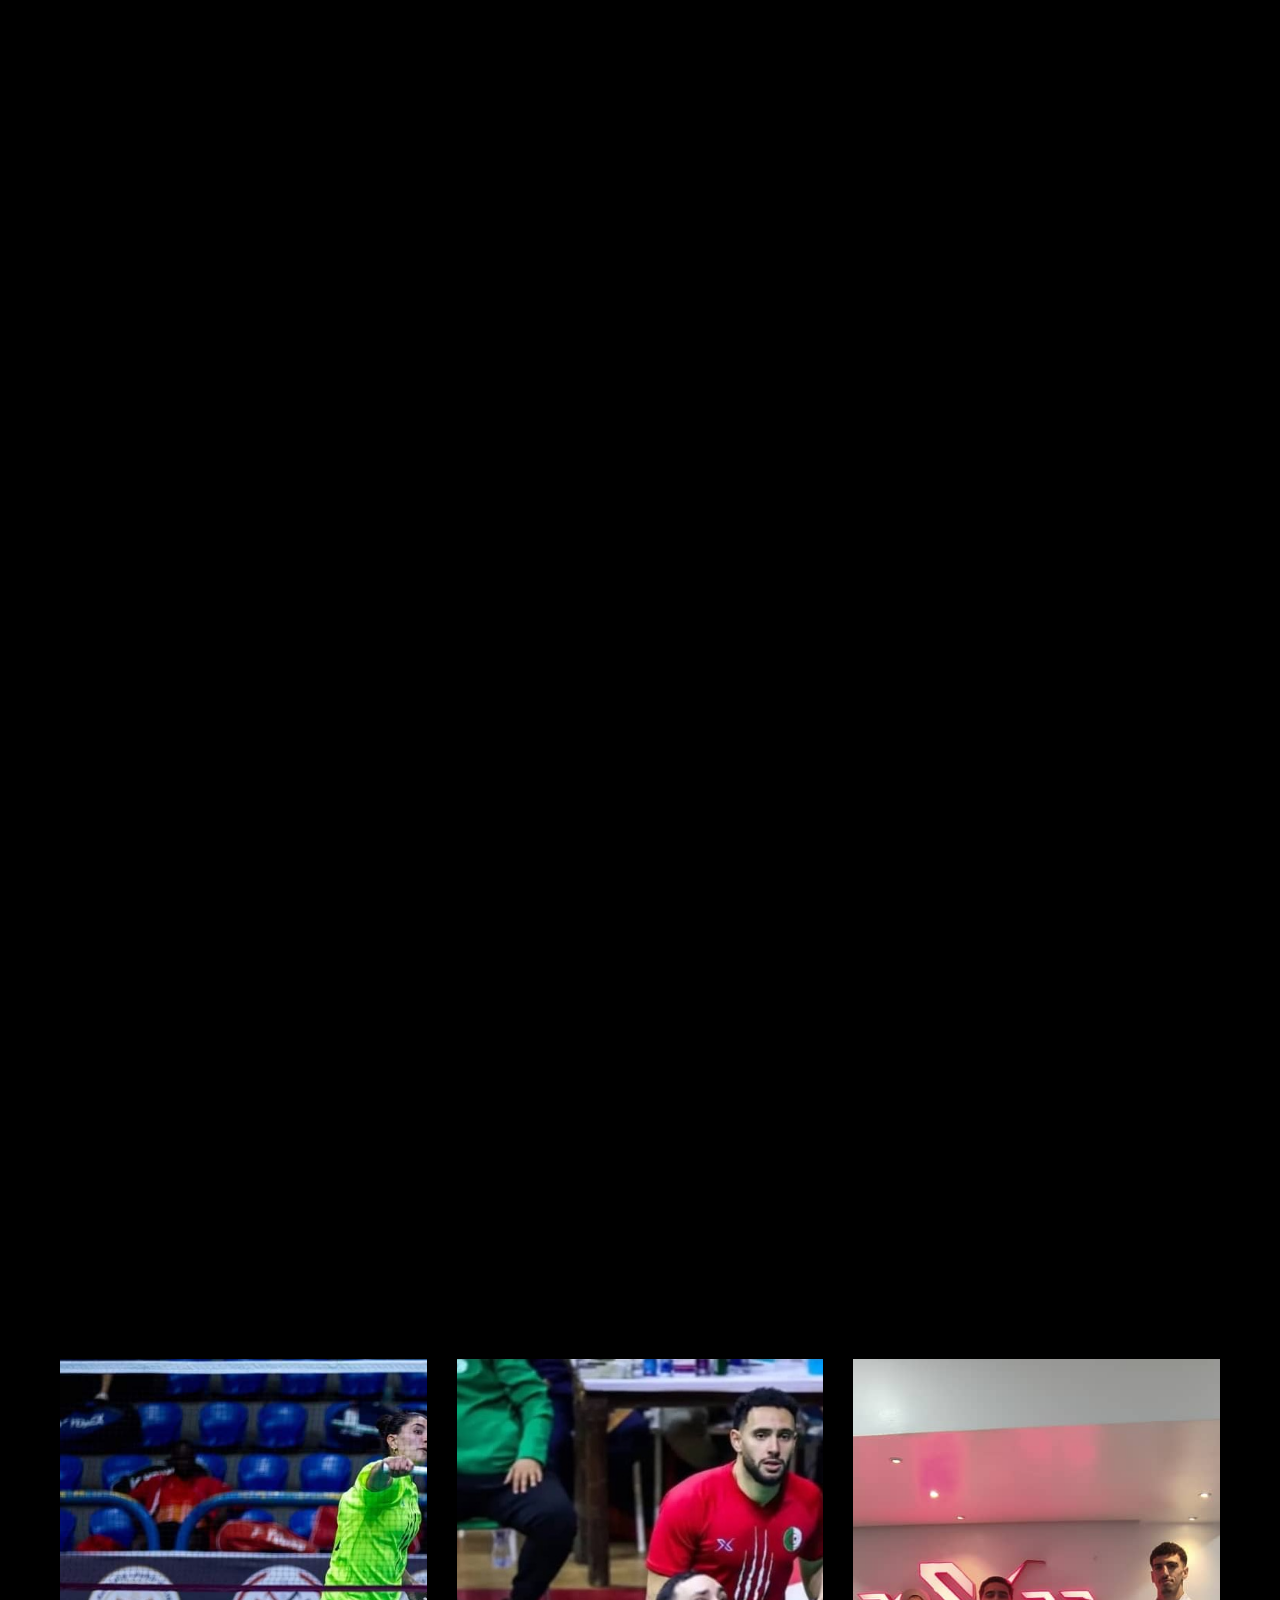
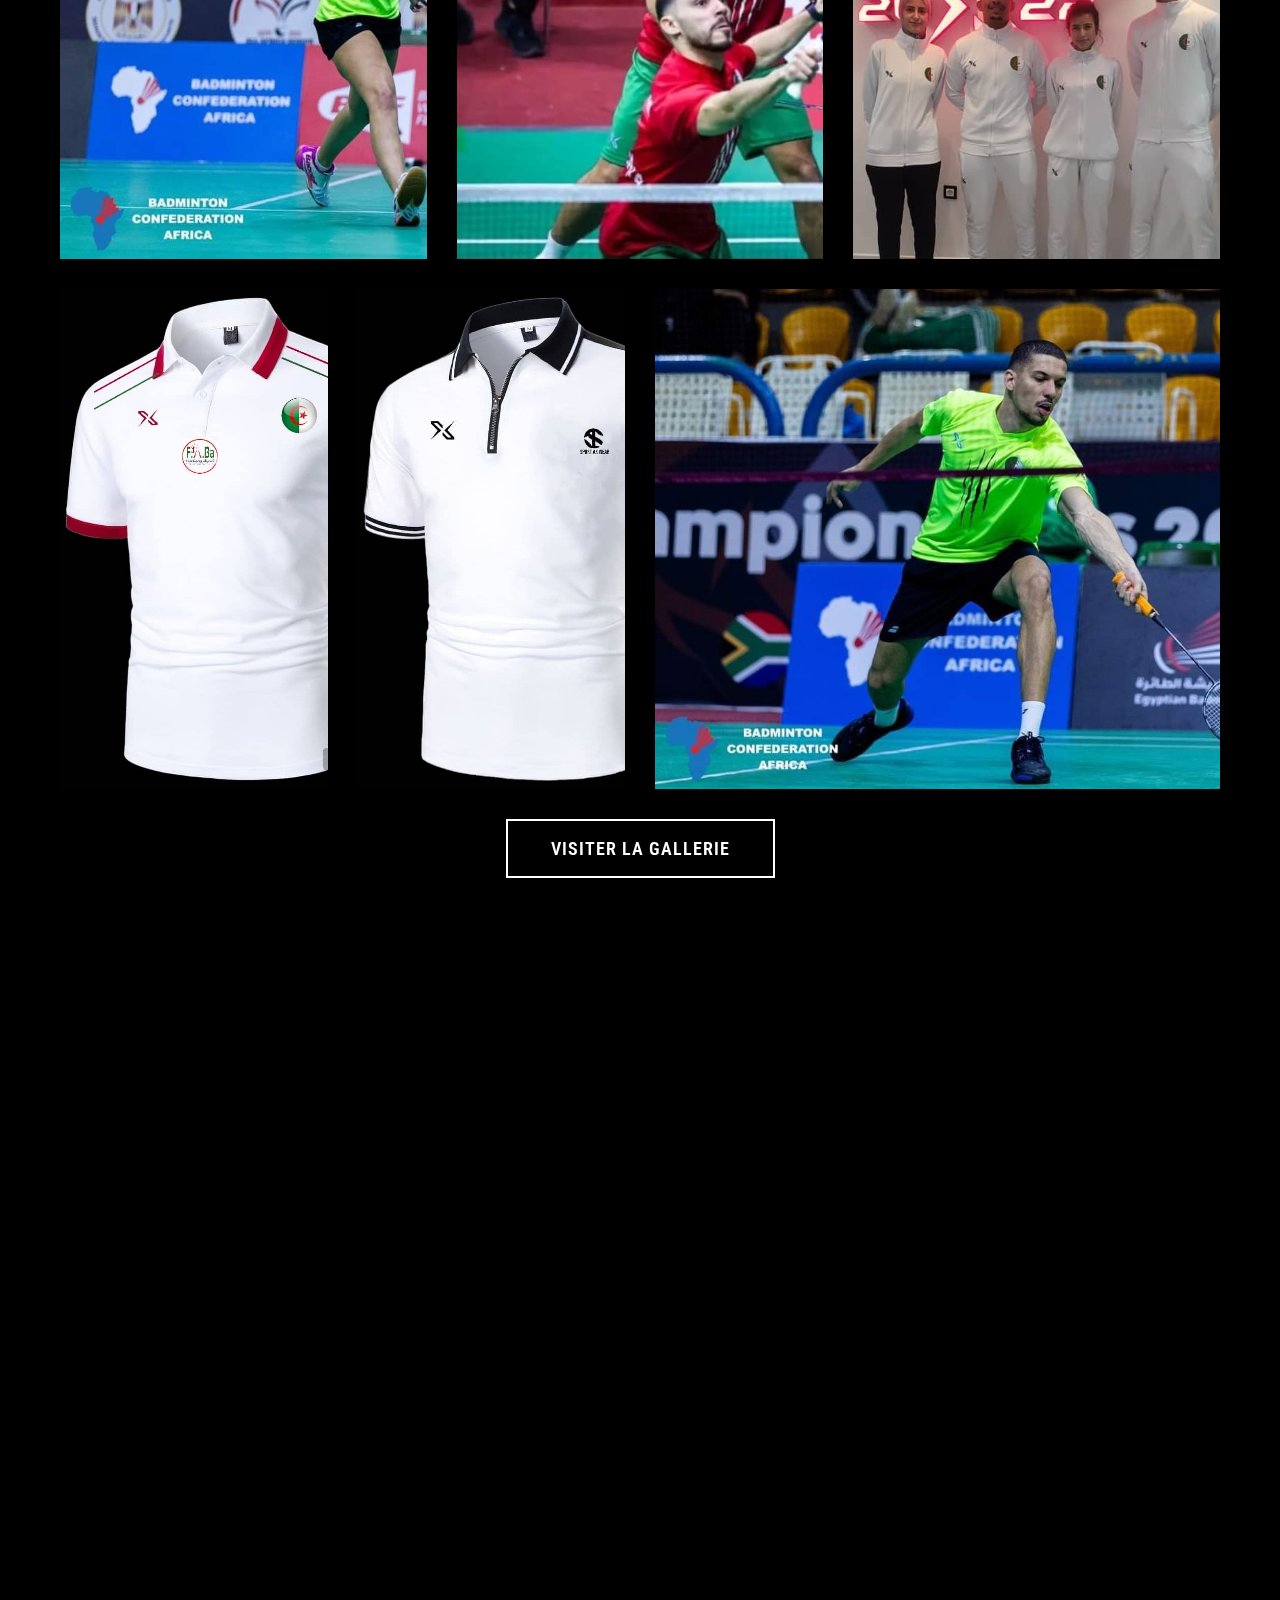
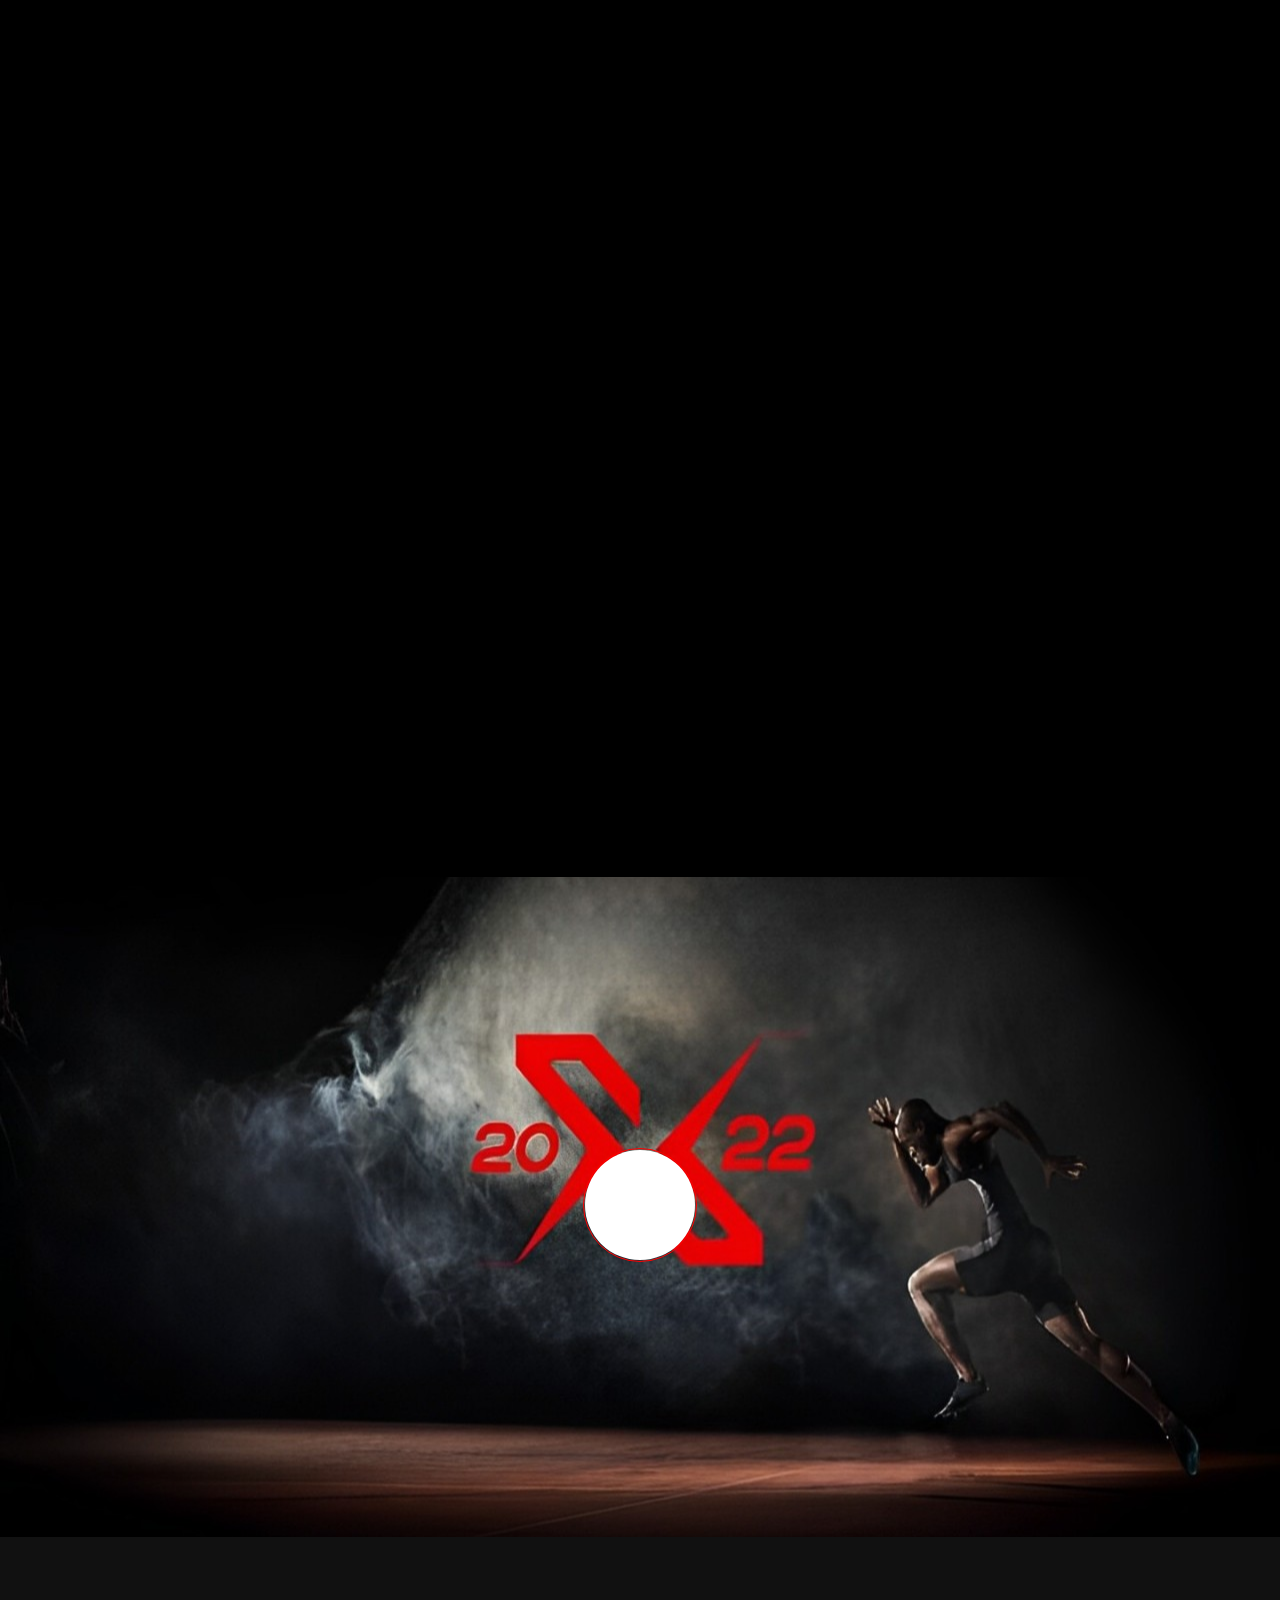
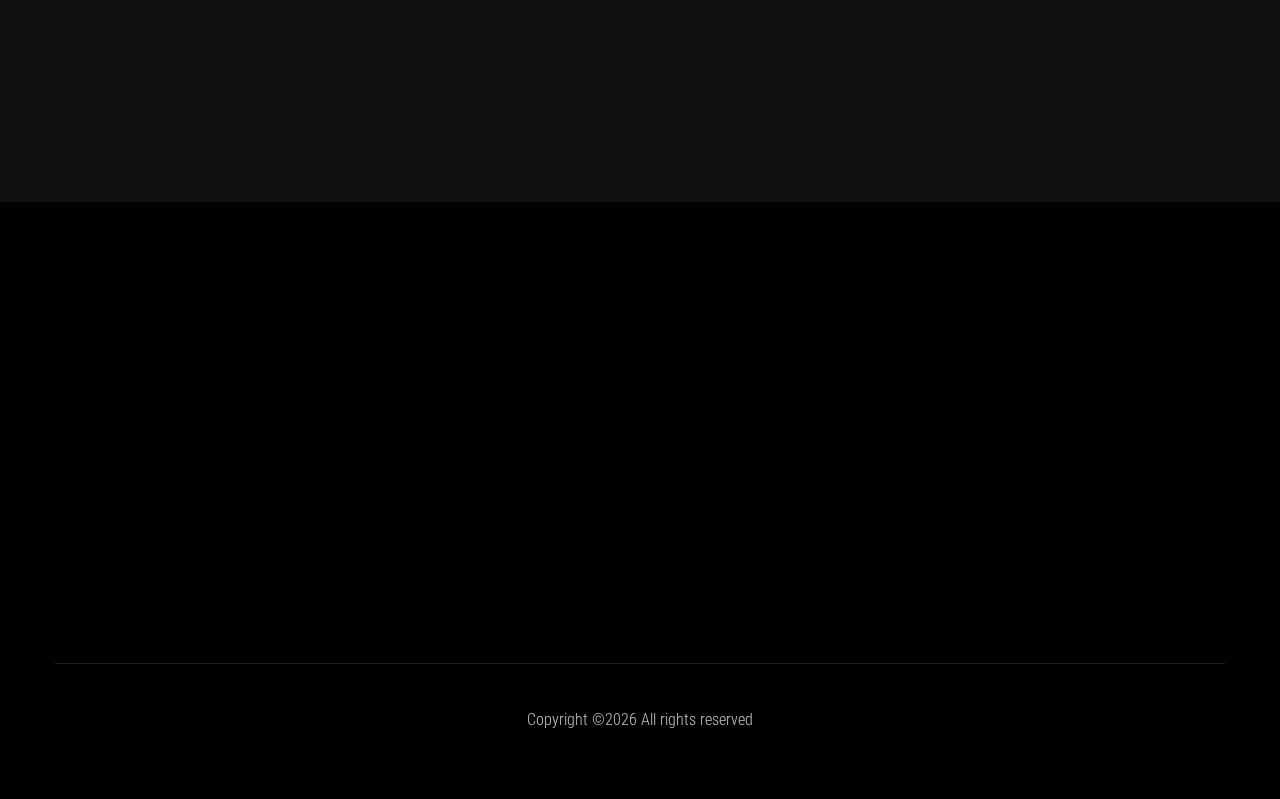
==== commit 1796ce0e: "[Ready] deploy" ====
--- a/index.html
+++ b/index.html
@@ -45,13 +45,13 @@
                     <div class="menu-wrapper d-flex align-items-center justify-content-between">
                         <!-- Logo -->
                         <div class="logo">
-                            <a href="/"><img src="assets/img/logo/logo-transparent-sml.png" alt=""></a>
+                            <a href=""><img src="assets/img/logo/logo-transparent-sml.png" alt=""></a>
                         </div>
                         <!-- Main-menu -->
                         <div class="main-menu f-right d-none d-lg-block">
                             <nav>
                                 <ul id="navigation">
-                                    <li><a href="/" id="index-accueil-js">Acceuil</a></li>
+                                    <li><a href="" id="index-accueil-js">Acceuil</a></li>
                                     <li><a href="about" id="index-apropos-js">À propos</a></li>
                                     <li><a href="services" id="index-services-js">Services</a></li>
                                     <li><a href="partenaires" id="index-partenaires-js">Partenaires</a></li>
@@ -625,7 +625,7 @@
                         <div class="single-footer-caption mb-50 text-center">
                             <!-- logo -->
                             <div class="footer-logo wow fadeInUp" data-wow-duration="1s" data-wow-delay=".2s">
-                                <a href="/"><img src="assets/img/logo/logo-transparent-sml.png" alt=""></a>
+                                <a href=""><img src="assets/img/logo/logo-transparent-sml.png" alt=""></a>
                             </div>
                             <!-- Menu -->
                             <!-- Header Start -->
@@ -636,7 +636,7 @@
                                         <div class="main-menu main-menu2 text-center">
                                             <nav>
                                                 <ul>
-                                                    <li><a href="/" id="index-accueilf-js">Accueil</a></li>
+                                                    <li><a href="" id="index-accueilf-js">Accueil</a></li>
                                                     <li><a href="about" id="index-aproposf-js">À propos</a></li>
                                                     <li><a href="courses" id="index-servicesf-js">Services</a></li>
                                                     <li><a href="partenaires" id="index-partenairesf-js">Partenaires</a></li>
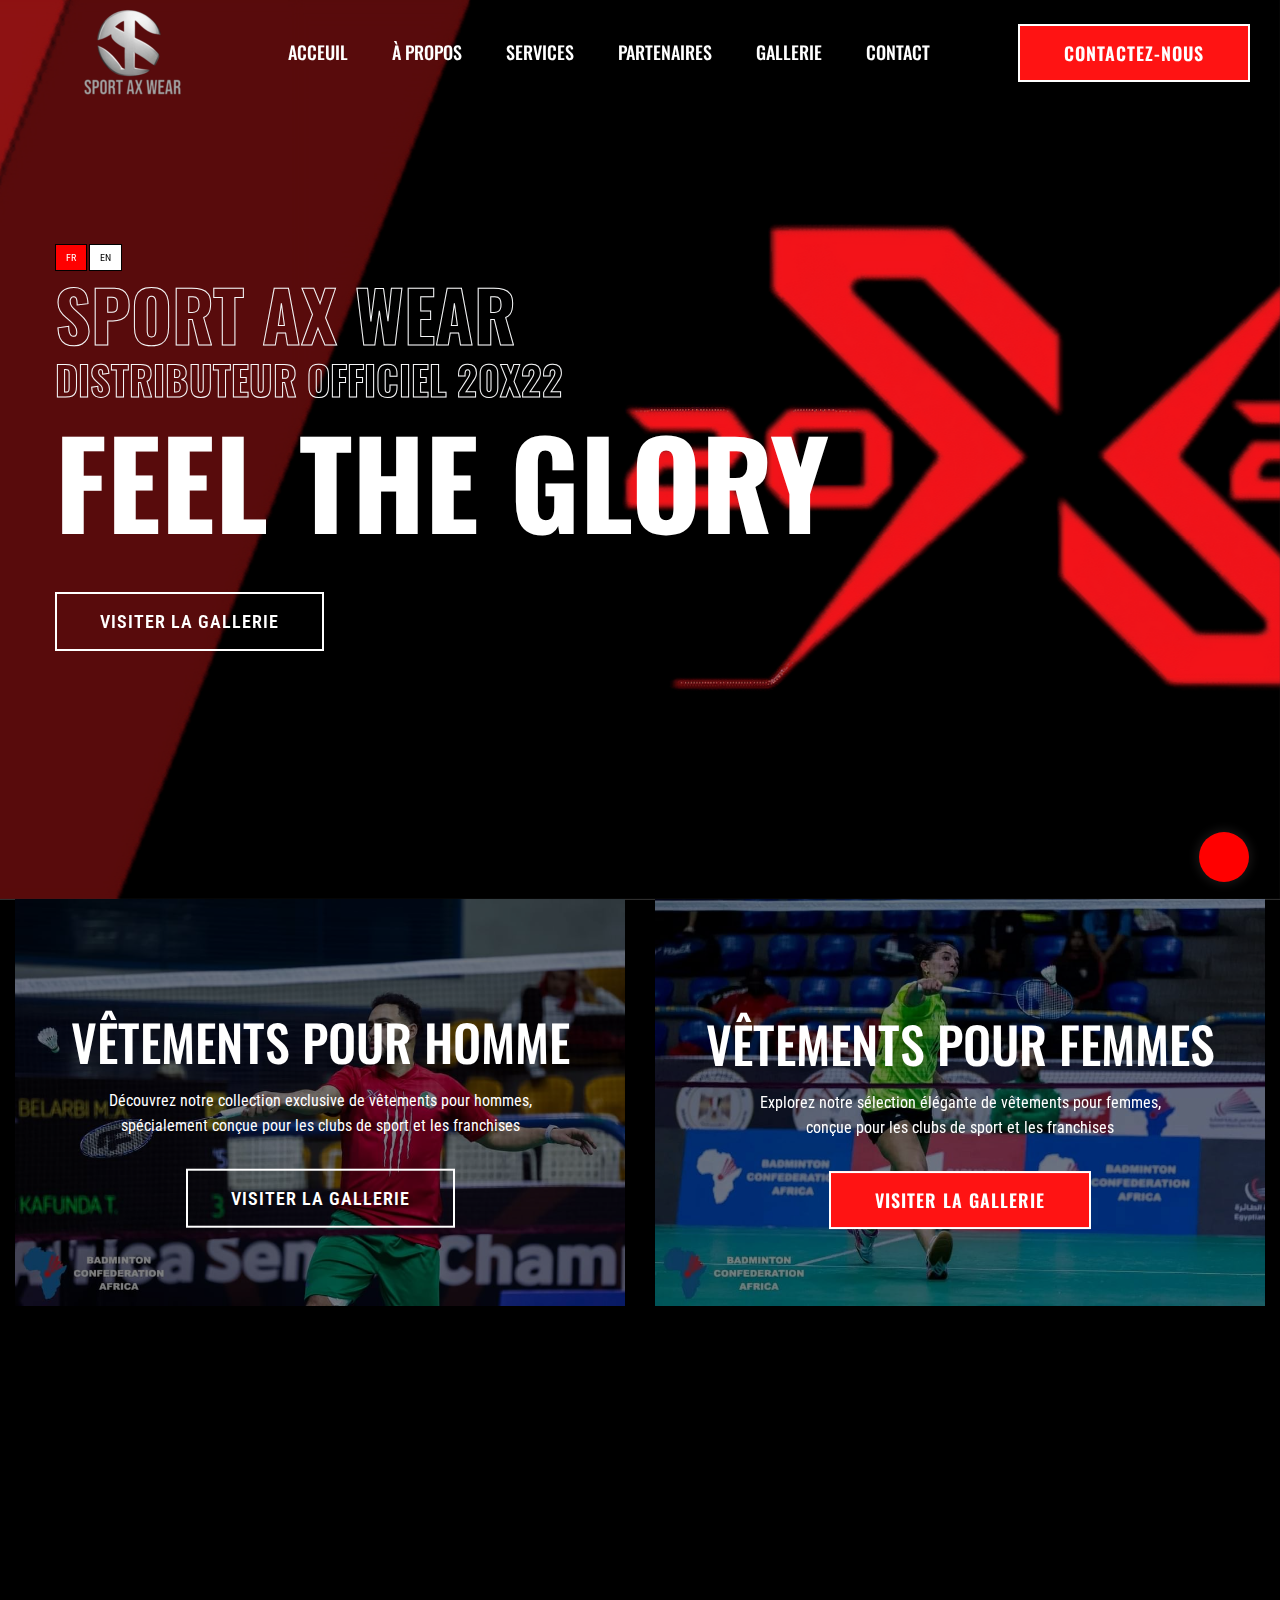
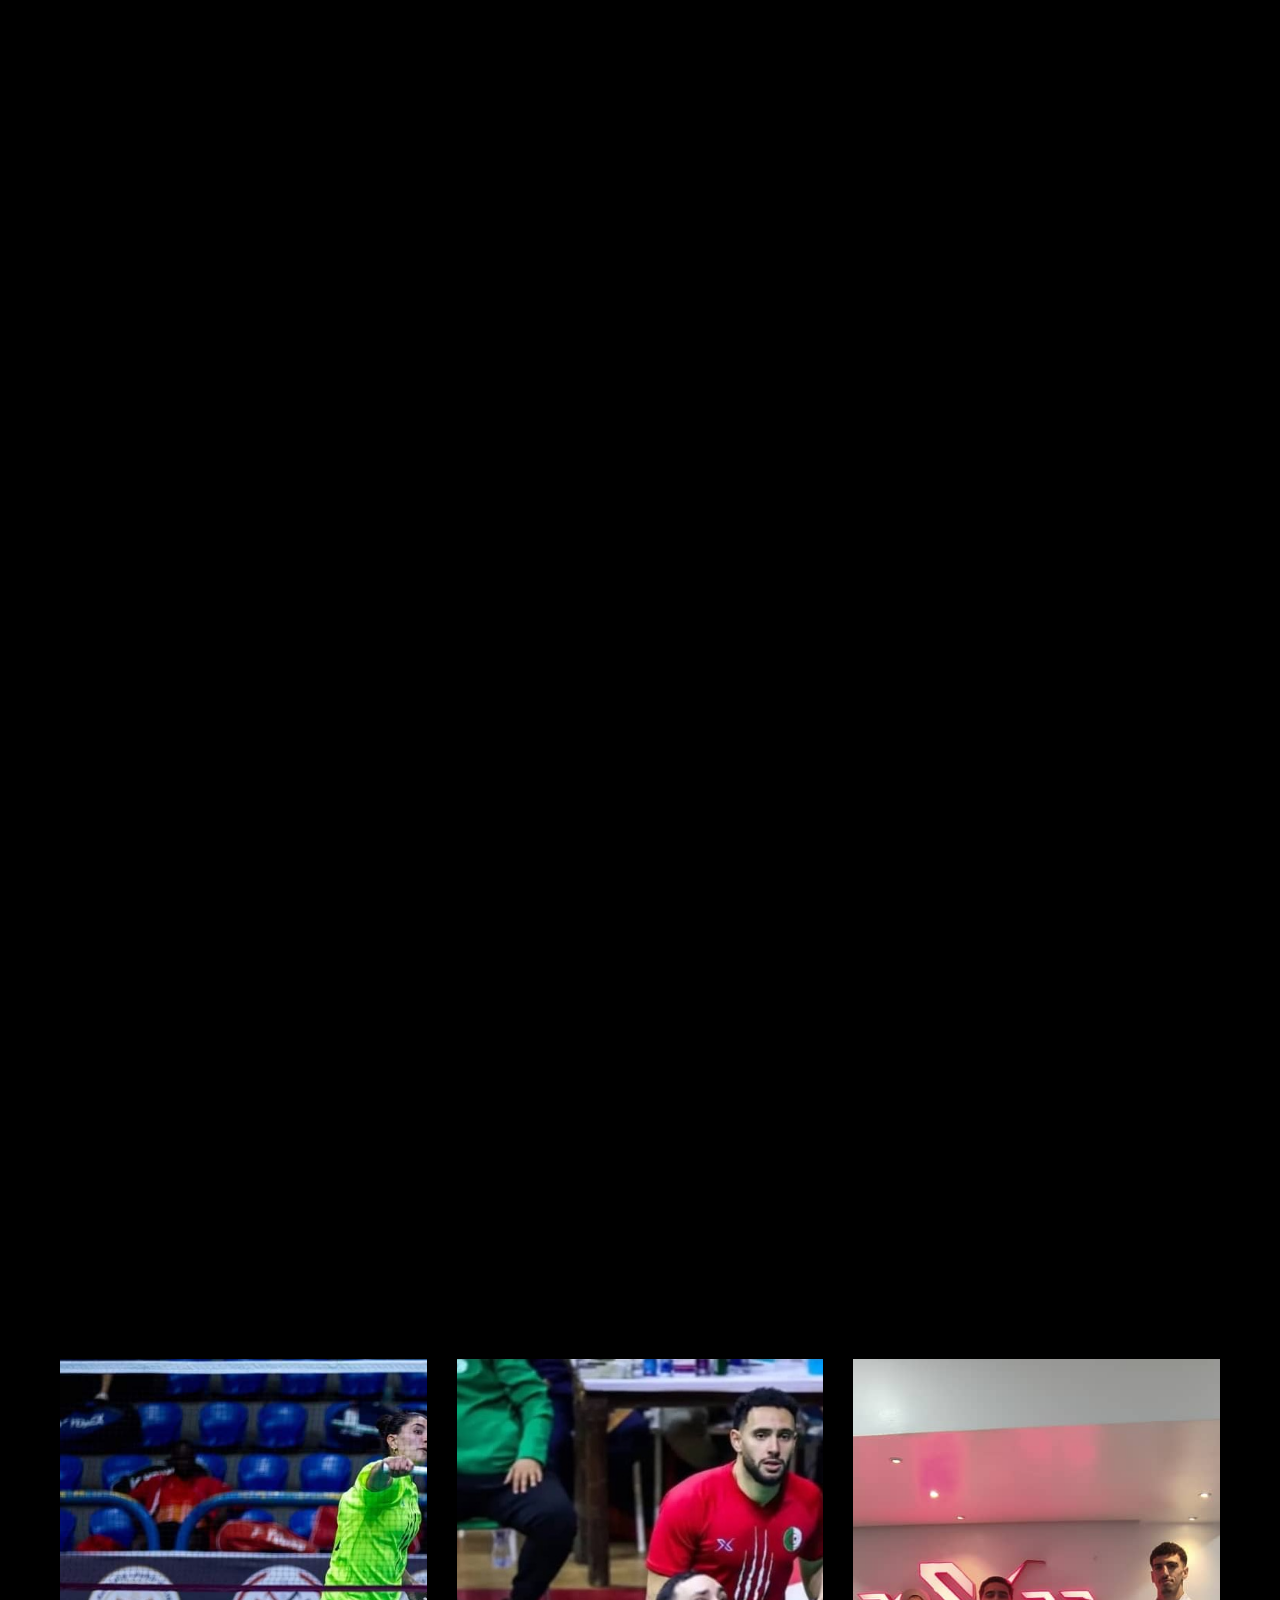
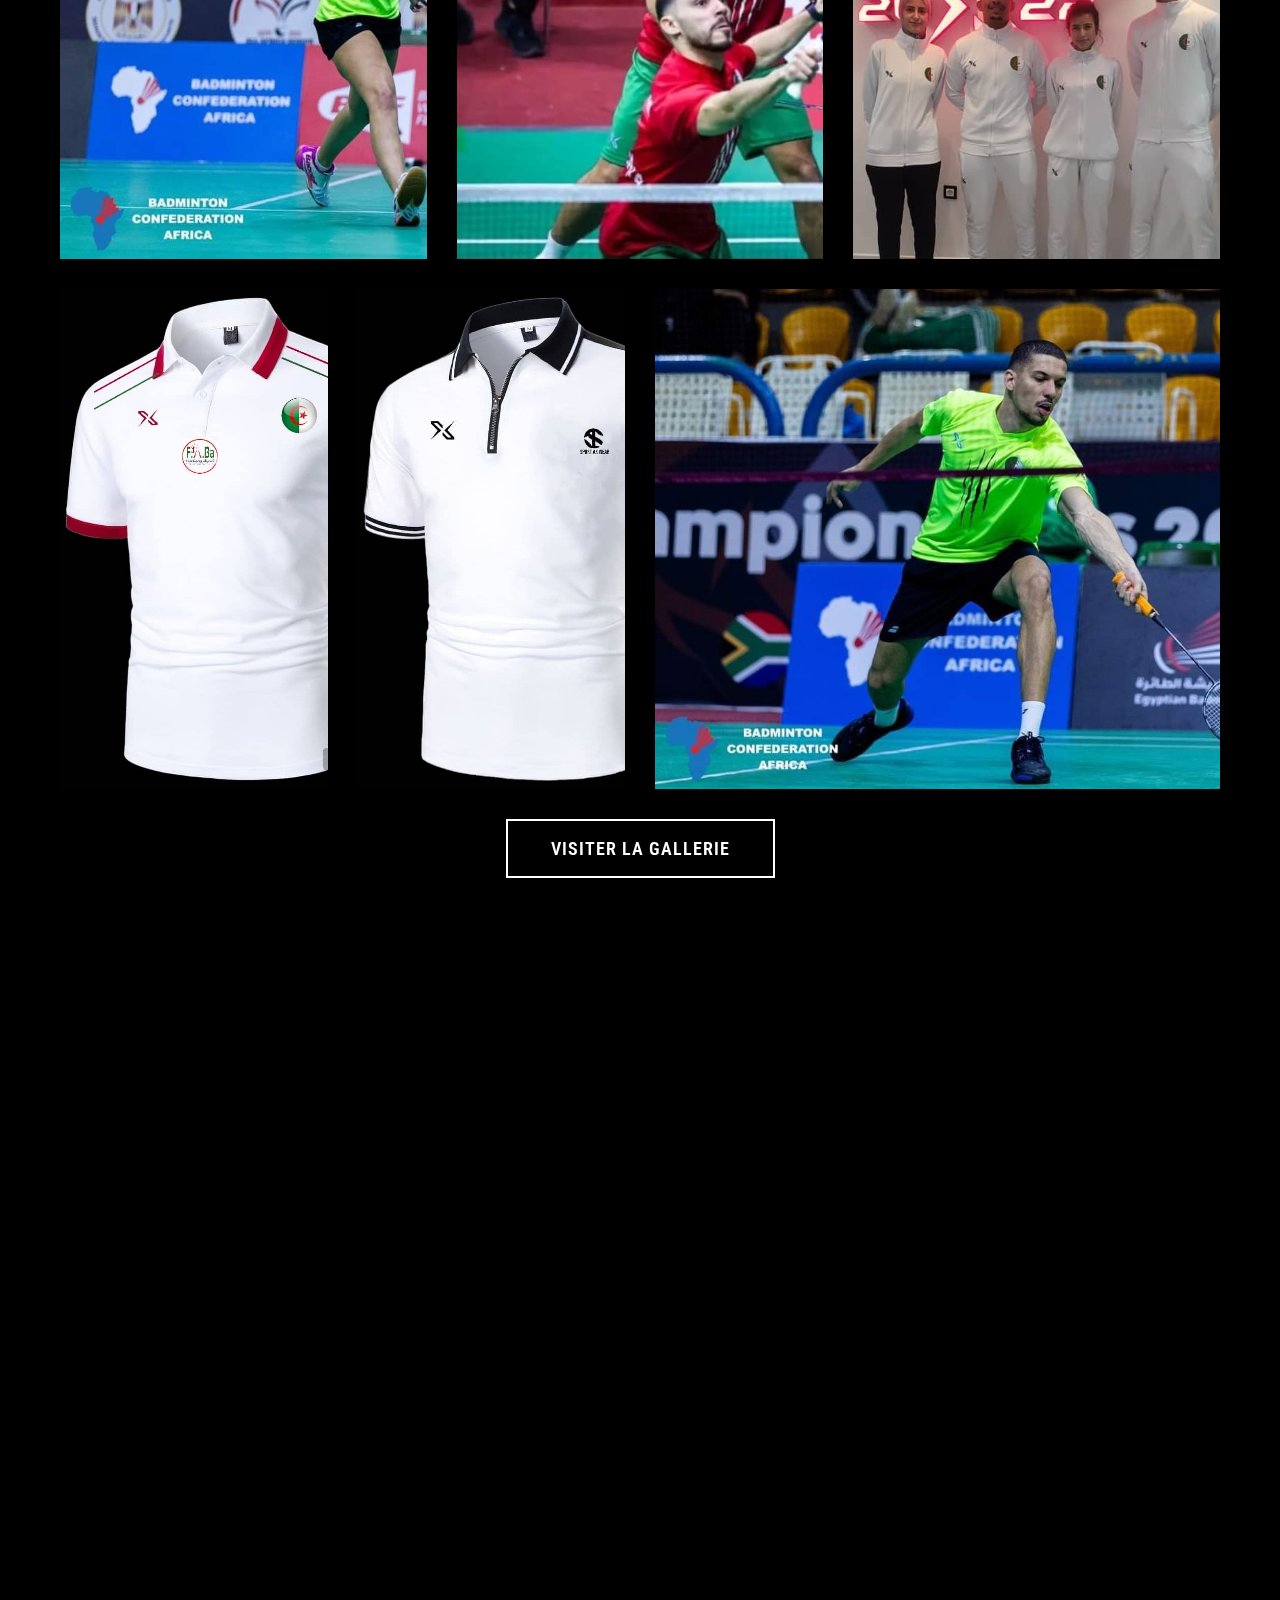
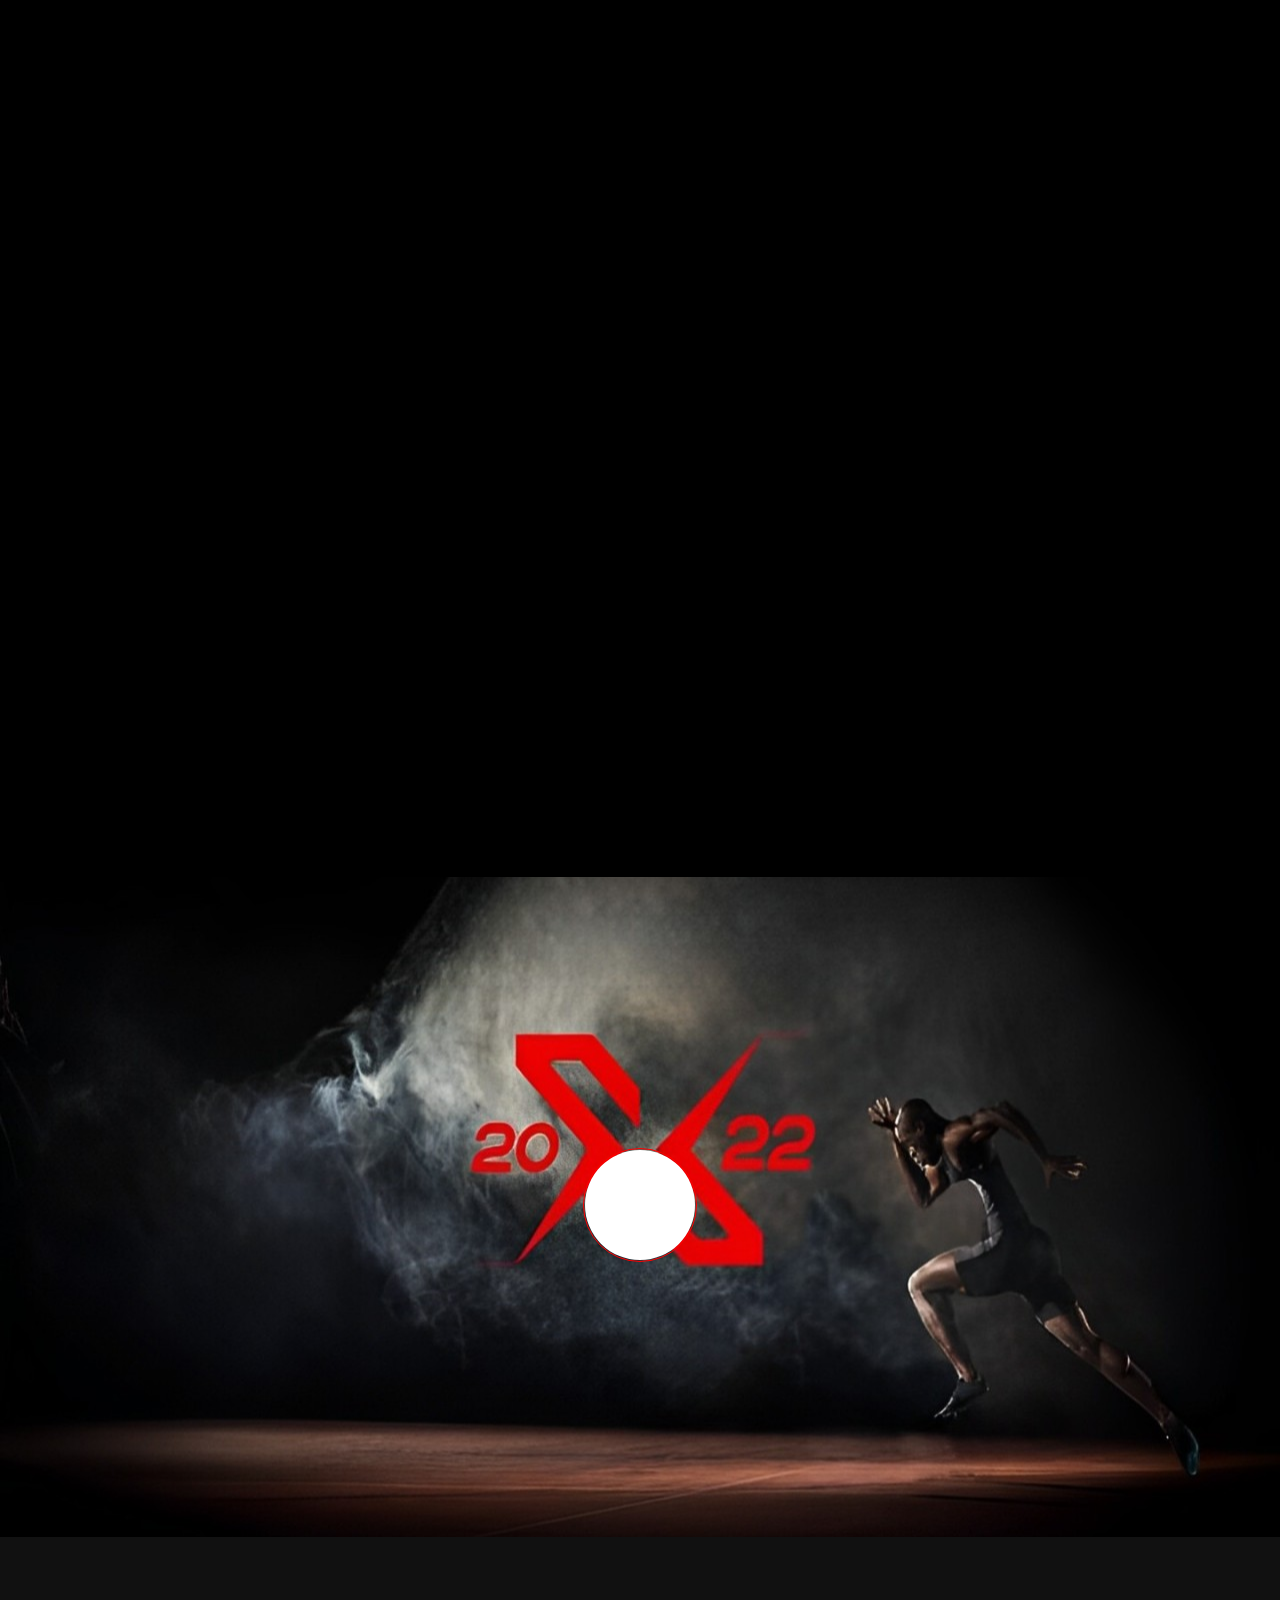
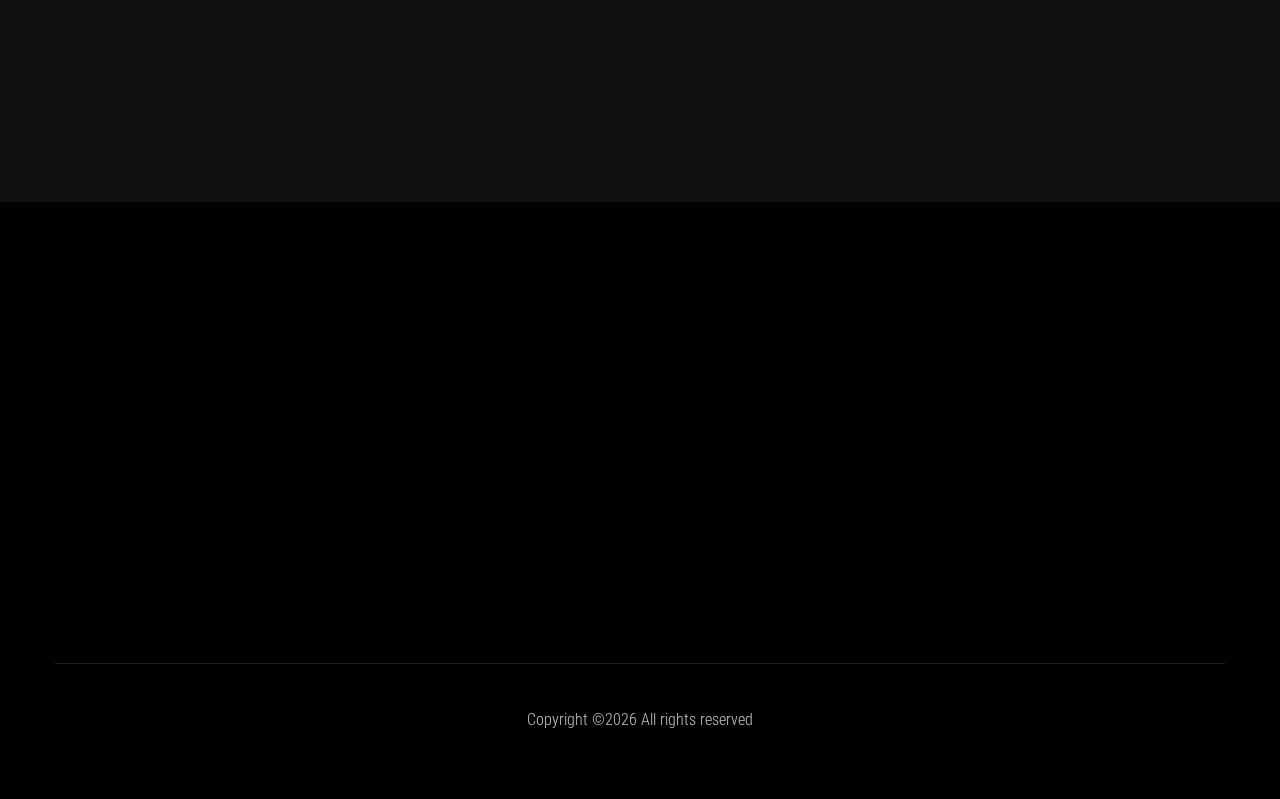
==== commit fbc81be8: "[Ready] deploy" ====
--- a/index.html
+++ b/index.html
@@ -45,13 +45,13 @@
                     <div class="menu-wrapper d-flex align-items-center justify-content-between">
                         <!-- Logo -->
                         <div class="logo">
-                            <a href=""><img src="assets/img/logo/logo-transparent-sml.png" alt=""></a>
+                            <a href="index"><img src="assets/img/logo/logo-transparent-sml.png" alt=""></a>
                         </div>
                         <!-- Main-menu -->
                         <div class="main-menu f-right d-none d-lg-block">
                             <nav>
                                 <ul id="navigation">
-                                    <li><a href="" id="index-accueil-js">Acceuil</a></li>
+                                    <li><a href="index" id="index-accueil-js">Acceuil</a></li>
                                     <li><a href="about" id="index-apropos-js">À propos</a></li>
                                     <li><a href="services" id="index-services-js">Services</a></li>
                                     <li><a href="partenaires" id="index-partenaires-js">Partenaires</a></li>
@@ -625,7 +625,7 @@
                         <div class="single-footer-caption mb-50 text-center">
                             <!-- logo -->
                             <div class="footer-logo wow fadeInUp" data-wow-duration="1s" data-wow-delay=".2s">
-                                <a href=""><img src="assets/img/logo/logo-transparent-sml.png" alt=""></a>
+                                <a href="index"><img src="assets/img/logo/logo-transparent-sml.png" alt=""></a>
                             </div>
                             <!-- Menu -->
                             <!-- Header Start -->
@@ -636,7 +636,7 @@
                                         <div class="main-menu main-menu2 text-center">
                                             <nav>
                                                 <ul>
-                                                    <li><a href="" id="index-accueilf-js">Accueil</a></li>
+                                                    <li><a href="index" id="index-accueilf-js">Accueil</a></li>
                                                     <li><a href="about" id="index-aproposf-js">À propos</a></li>
                                                     <li><a href="courses" id="index-servicesf-js">Services</a></li>
                                                     <li><a href="partenaires" id="index-partenairesf-js">Partenaires</a></li>
